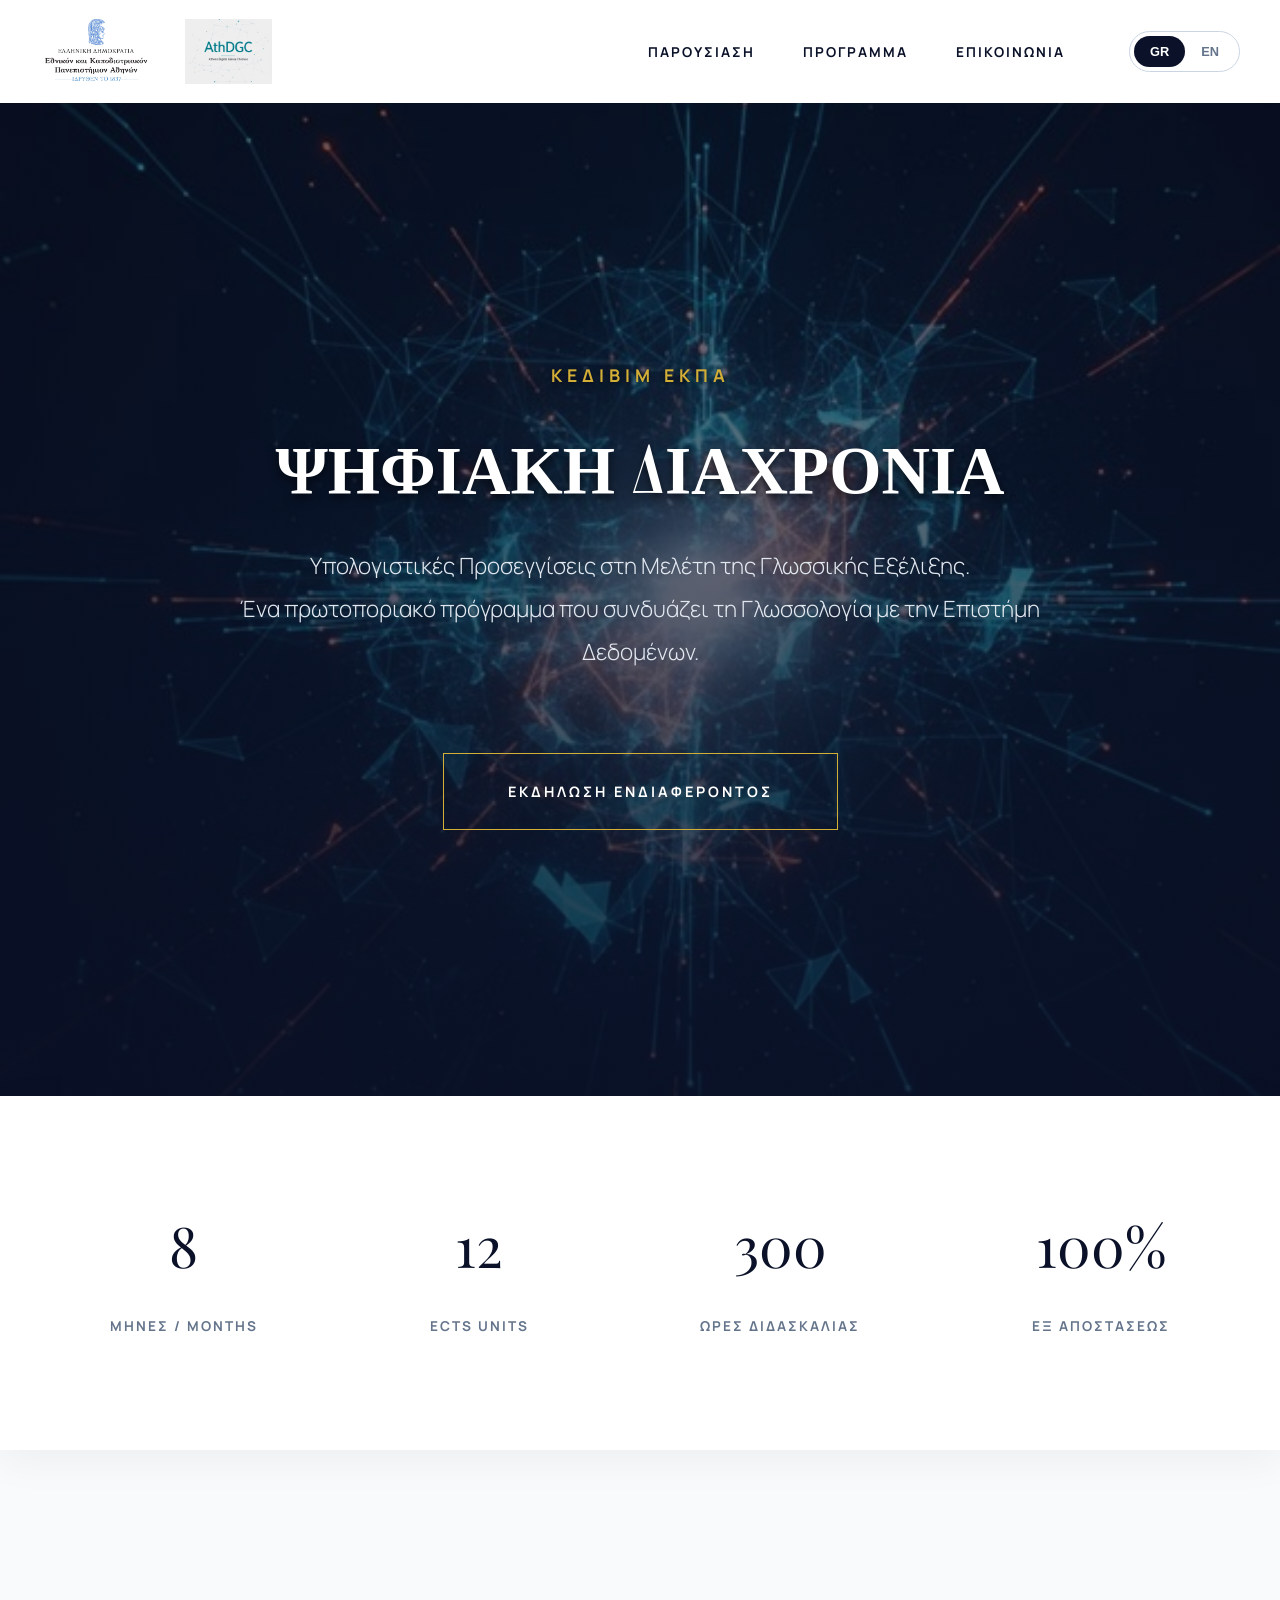
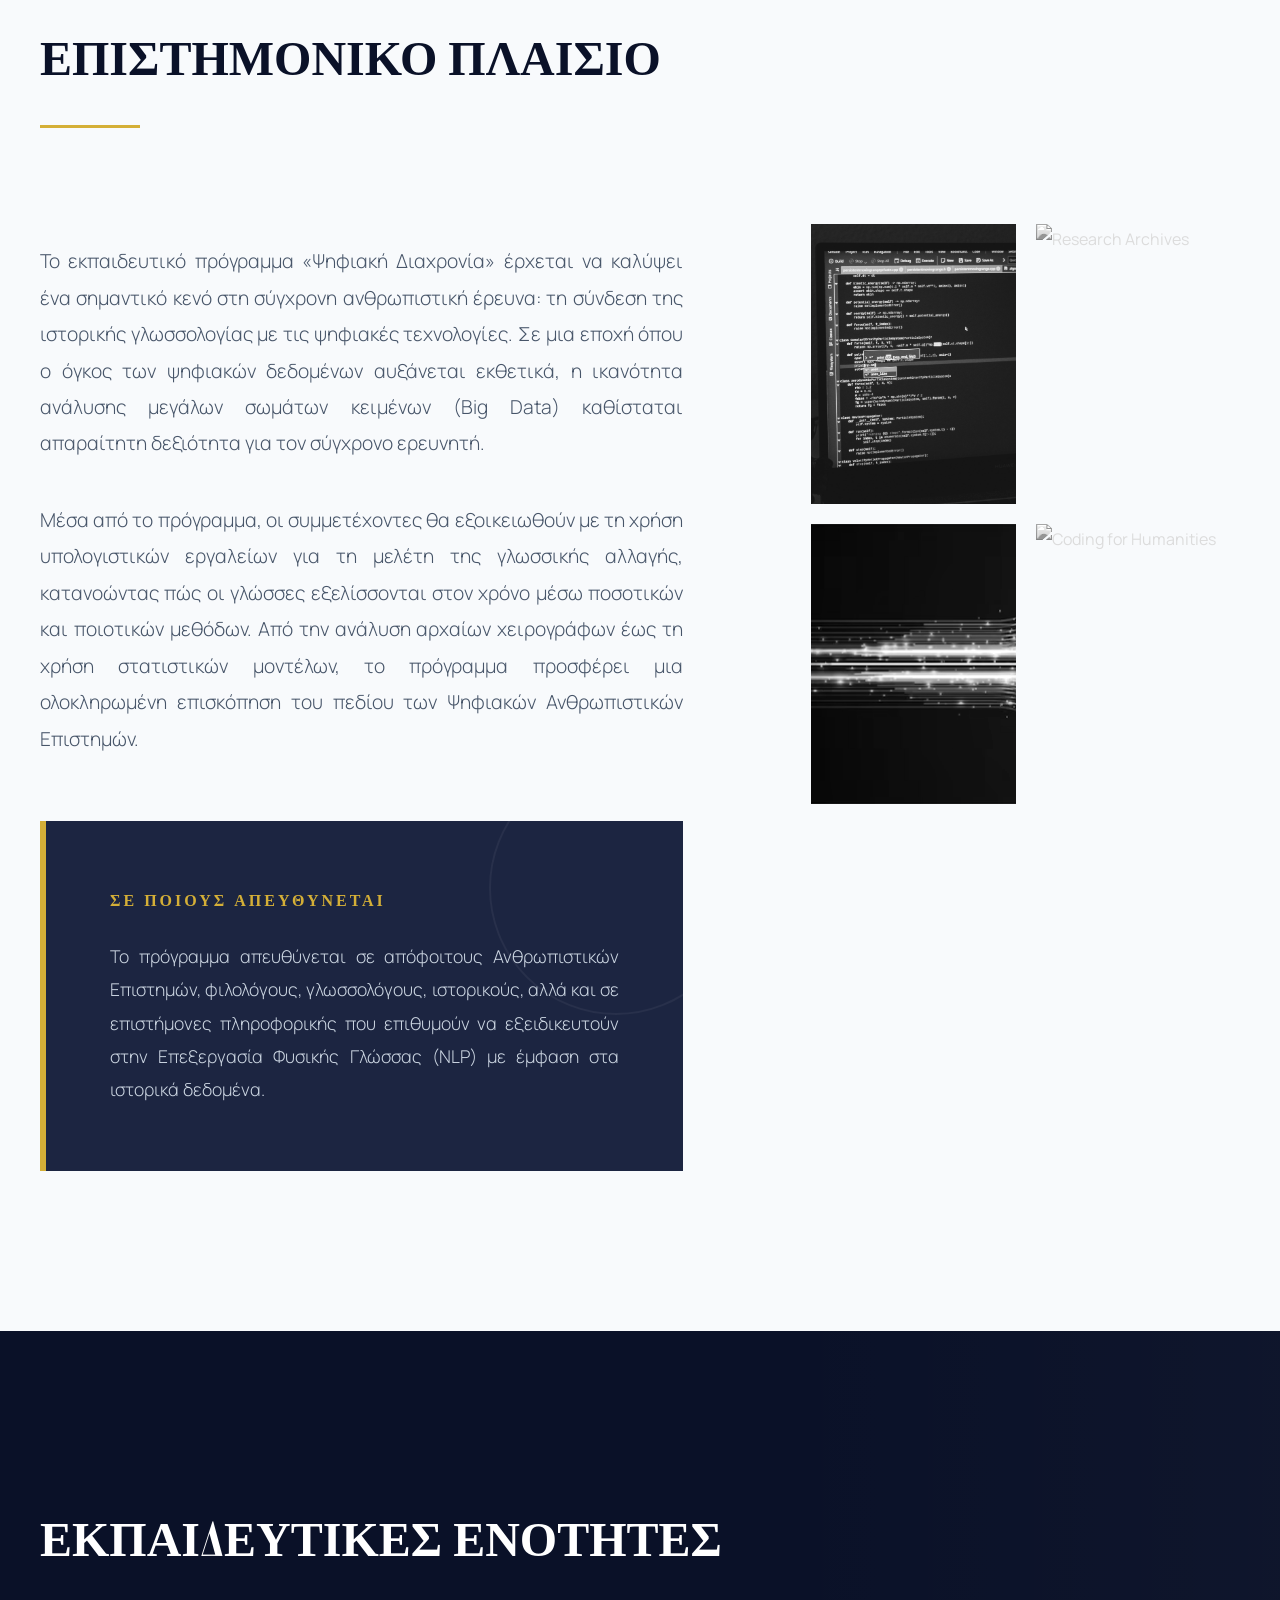
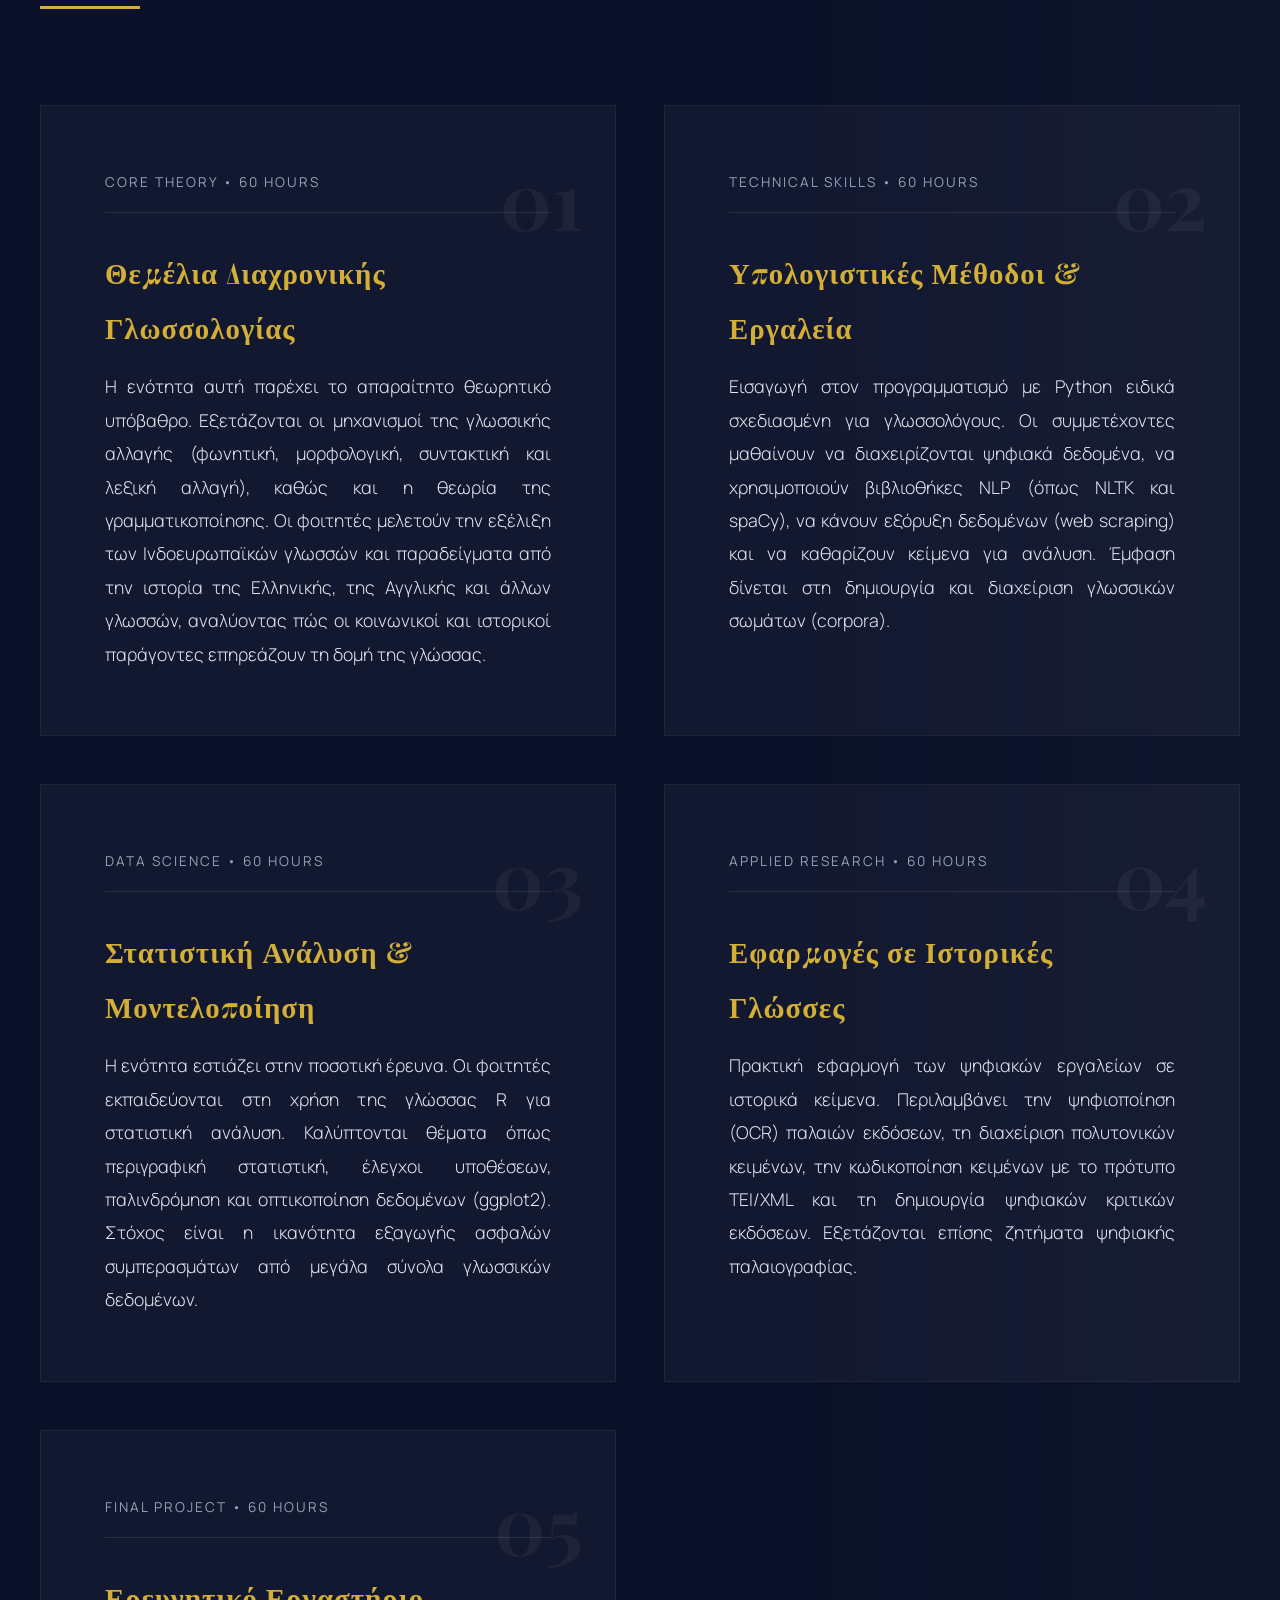
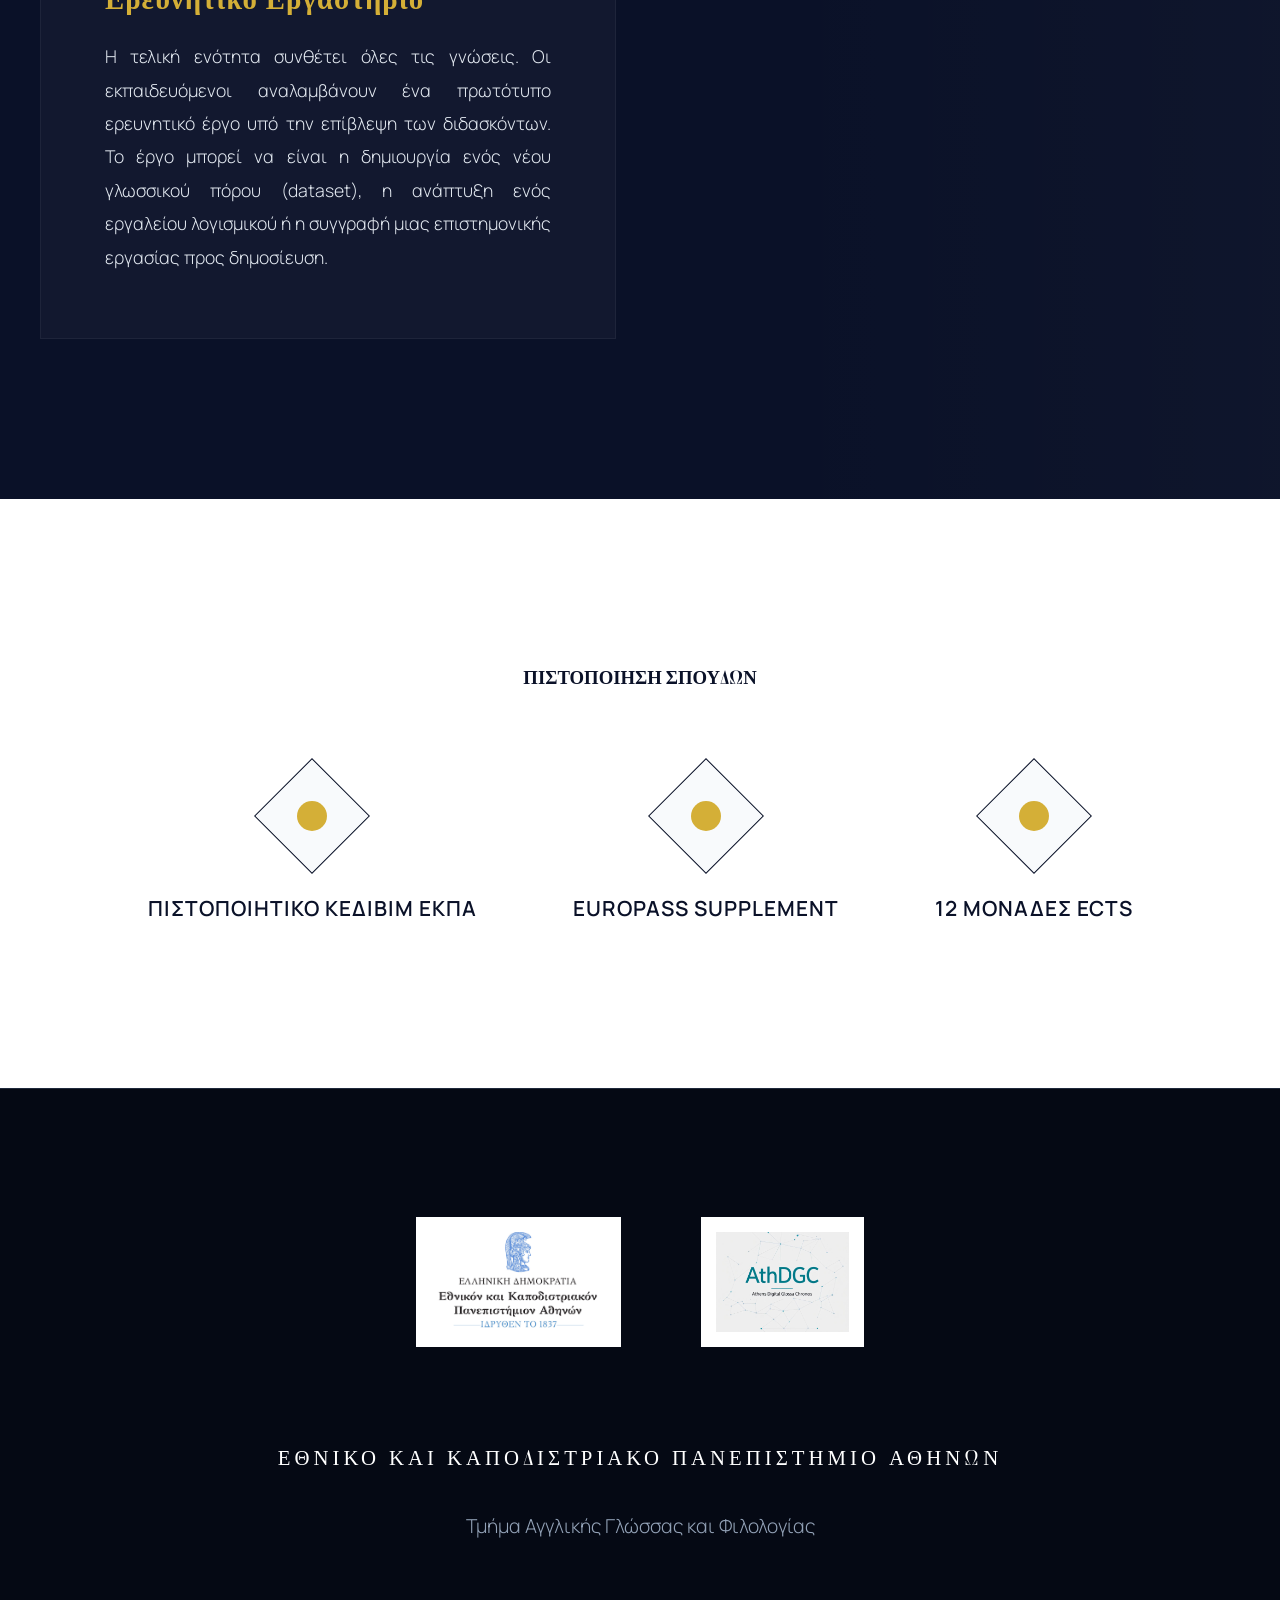
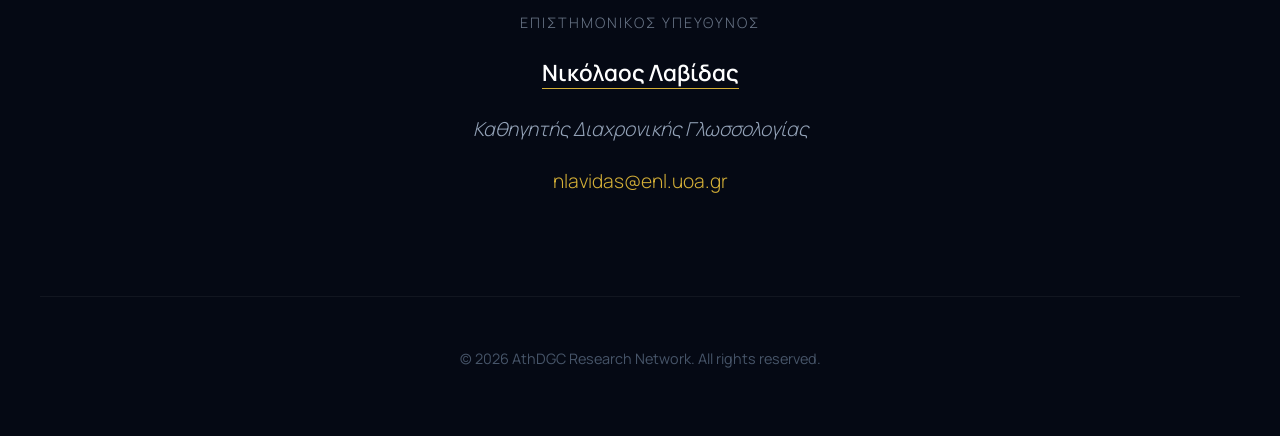
==== index.html @ a098855d "Update index.html" ====
<!DOCTYPE html>
<html lang="el">
<head>
    <meta charset="UTF-8">
    <meta name="viewport" content="width=device-width, initial-scale=1.0">
    <title>Ψηφιακή Διαχρονία | ΚΕΔΙΒΙΜ ΕΚΠΑ</title>
    
    <link rel="preconnect" href="https://fonts.googleapis.com">
    <link rel="preconnect" href="https://fonts.gstatic.com" crossorigin>
    <link href="https://fonts.googleapis.com/css2?family=Manrope:wght@300;400;600;700&family=Playfair+Display:ital,wght@0,400;0,600;0,700;1,400&display=swap" rel="stylesheet">
    
    <link rel="icon" type="image/jpg" href="assets/logos/athdgc-favicon.jpg">

    <style>
        :root {
            /* --- ABSTRACT & ELEGANT PALETTE --- */
            --deep-navy: #0a1128;   /* Very dark navy */
            --rich-blue: #1c2541;   /* Slightly lighter navy */
            --gold-accent: #d4af37; /* Metallic Gold */
            --teal-highlight: #3a506b; /* Muted Teal/Grey Blue */
            --soft-white: #f8fafc;
            --pure-white: #ffffff;
            --text-grey: #cbd5e1;
            
            /* Gradients */
            --gradient-hero: linear-gradient(180deg, rgba(10, 17, 40, 0.5) 0%, rgba(10, 17, 40, 0.85) 100%);
            --gradient-gold: linear-gradient(45deg, #d4af37, #f3e5ab);
            --gradient-abstract: linear-gradient(135deg, var(--deep-navy) 0%, var(--teal-highlight) 100%);
        }

        html { scroll-behavior: smooth; }

        body {
            font-family: 'Manrope', sans-serif;
            margin: 0;
            color: var(--text-grey);
            line-height: 1.9;
            background-color: var(--soft-white);
        }

        /* Language Toggle Logic */
        body.lang-gr .show-en { display: none !important; }
        body.lang-en .show-gr { display: none !important; }

        h1, h2, h3, h4, h5 {
            font-family: 'Playfair Display', serif;
            color: var(--deep-navy);
            margin-top: 0;
        }

        .container {
            max-width: 1200px;
            margin: 0 auto;
            padding: 0 2rem;
        }

        /* --- HEADER --- */
        header {
            background: rgba(255, 255, 255, 0.98);
            box-shadow: 0 1px 0 rgba(0,0,0,0.05);
            padding: 1.2rem 0;
            position: sticky;
            top: 0;
            z-index: 1000;
        }

        .nav-wrapper {
            display: flex;
            justify-content: space-between;
            align-items: center;
        }

        .logo-group { display: flex; align-items: center; gap: 2rem; }
        .logo-group img { height: 65px; width: auto; display: block; }

        .nav-right { display: flex; align-items: center; gap: 4rem; }

        nav ul { display: flex; list-style: none; gap: 3rem; margin: 0; padding: 0; }
        nav a { 
            text-decoration: none; 
            color: var(--deep-navy); 
            font-weight: 700; 
            font-size: 0.85rem; 
            text-transform: uppercase; 
            letter-spacing: 2px; 
            position: relative;
            transition: color 0.3s;
        }
        
        nav a::after {
            content: '';
            position: absolute;
            width: 0;
            height: 2px;
            bottom: -5px;
            left: 0;
            background: var(--gold-accent);
            transition: width 0.3s;
        }
        nav a:hover::after { width: 100%; }

        .lang-switch { 
            display: flex; 
            border: 1px solid #cbd5e1; 
            border-radius: 50px;
            padding: 4px;
        }
        .lang-btn { 
            background: transparent; 
            border: none; 
            padding: 8px 16px; 
            cursor: pointer; 
            font-weight: 700; 
            font-size: 0.8rem; 
            border-radius: 50px;
            color: #64748b;
            transition: 0.3s;
        }
        .lang-btn.active { background: var(--deep-navy); color: #fff; }

        /* --- HERO SECTION --- */
        .hero {
            position: relative;
            background-image: url('assets/images/10.jpg'); 
            background-color: var(--deep-navy); 
            background-size: cover;
            background-position: center;
            padding: 16rem 0;
            display: flex;
            align-items: center;
            justify-content: center;
            text-align: center;
        }

        /* Dark overlay for white text readability */
        .hero::before {
            content: '';
            position: absolute;
            top: 0; left: 0; right: 0; bottom: 0;
            background: var(--gradient-hero);
            z-index: 1;
        }

        .hero-content { position: relative; z-index: 2; max-width: 1000px; margin: 0 auto; }
        
        .hero h2 {
            color: var(--gold-accent);
            font-family: 'Manrope', sans-serif;
            font-size: 1.1rem;
            letter-spacing: 5px;
            text-transform: uppercase;
            margin-bottom: 2rem;
            font-weight: 700;
            text-shadow: 0 2px 5px rgba(0,0,0,0.5);
        }

        .hero h1 { 
            font-size: 4.2rem; 
            line-height: 1.2;
            color: var(--pure-white);
            margin-bottom: 2.5rem; 
            font-weight: 600;
            text-shadow: 0 4px 10px rgba(0,0,0,0.6);
        }

        .hero-subtitle { 
            font-size: 1.4rem; 
            color: #e2e8f0; 
            margin-bottom: 5rem; 
            font-weight: 300; 
            max-width: 800px;
            margin-left: auto;
            margin-right: auto;
        }

        .btn-cta {
            background: transparent;
            color: var(--pure-white);
            padding: 1.5rem 4rem;
            text-decoration: none;
            font-weight: 700;
            display: inline-block;
            text-transform: uppercase;
            letter-spacing: 3px;
            font-size: 0.9rem;
            border: 1px solid var(--gold-accent);
            transition: all 0.4s;
            position: relative;
            overflow: hidden;
        }
        
        .btn-cta:hover { 
            background: var(--gold-accent); 
            color: var(--deep-navy); 
            box-shadow: 0 0 30px rgba(212, 175, 55, 0.4);
        }

        /* --- STATS BAR --- */
        .stats { 
            background: var(--pure-white); 
            padding: 6rem 0; 
            position: relative;
            z-index: 5;
            box-shadow: 0 10px 40px rgba(0,0,0,0.05);
        }
        .stats-grid { 
            display: flex; 
            justify-content: space-around; 
            flex-wrap: wrap; 
            gap: 2rem; 
        }
        .stat-item { text-align: center; }
        .stat-item h3 { 
            font-size: 3.5rem; 
            margin: 0; 
            color: var(--deep-navy); 
            font-weight: 400;
        }
        .stat-item p { 
            font-size: 0.85rem; 
            letter-spacing: 2px; 
            text-transform: uppercase; 
            color: #64748b; 
            font-weight: 700;
            margin-top: 1rem; 
        }

        /* --- SECTIONS --- */
        .section { padding: 10rem 0; }
        
        .section-header { margin-bottom: 6rem; text-align: left; }
        .section-header h2 { font-size: 3rem; margin-bottom: 1.5rem; color: var(--deep-navy); }
        .section-header .line { width: 100px; height: 3px; background: var(--gold-accent); }

        /* --- ABOUT --- */
        .about-content { 
            display: grid; 
            grid-template-columns: 1.2fr 0.8fr; 
            gap: 8rem; 
            align-items: start; 
        }
        
        .about-text p { 
            font-size: 1.2rem; 
            margin-bottom: 2.5rem; 
            color: #475569; 
            text-align: justify; 
            font-weight: 300;
        }

        .highlight-box {
            background: var(--rich-blue);
            color: var(--pure-white);
            padding: 4rem;
            position: relative;
            margin-top: 4rem;
            overflow: hidden;
            border-left: 6px solid var(--gold-accent);
        }
        /* Abstract Circle Decoration */
        .highlight-box::after {
            content: '';
            position: absolute;
            top: -60px;
            right: -60px;
            width: 250px;
            height: 250px;
            border: 2px solid rgba(255,255,255,0.05);
            border-radius: 50%;
        }
        .highlight-box h4 { color: var(--gold-accent); margin-bottom: 1.5rem; letter-spacing: 3px; font-size: 1rem; font-weight: 700;}
        .highlight-box p { color: #cbd5e1; margin: 0; font-size: 1.1rem; }

        .grid-images { display: grid; grid-template-columns: repeat(2, 1fr); gap: 20px; }
        .grid-images img { 
            width: 100%; 
            height: 280px; 
            object-fit: cover; 
            filter: grayscale(100%) contrast(1.1); 
            transition: 0.6s; 
        }
        .grid-images img:hover { filter: grayscale(0%); transform: scale(1.02); }

        /* --- MODULES (DARK MODE) --- */
        .bg-dark { 
            background: var(--deep-navy); 
            color: var(--pure-white); 
            position: relative;
        }
        /* Abstract Background Shape */
        .bg-dark::before {
            content: '';
            position: absolute;
            top: 0; right: 0;
            width: 40%; height: 100%;
            background: linear-gradient(90deg, transparent, rgba(255,255,255,0.02));
            pointer-events: none;
        }

        .bg-dark h2 { color: var(--pure-white); }
        
        .module-grid {
            display: grid;
            grid-template-columns: repeat(auto-fill, minmax(500px, 1fr)); /* Wider cards for more text */
            gap: 3rem;
        }

        .module-card {
            background: rgba(255, 255, 255, 0.03); 
            border: 1px solid rgba(255, 255, 255, 0.05);
            padding: 4rem;
            transition: 0.5s;
            position: relative;
        }

        .module-card:hover {
            background: rgba(255, 255, 255, 0.06);
            border-color: var(--gold-accent);
            transform: translateY(-10px);
        }

        .module-number {
            font-size: 5rem;
            font-family: 'Playfair Display', serif;
            color: rgba(255,255,255,0.05);
            position: absolute;
            top: 1rem;
            right: 2rem;
            font-weight: 700;
        }

        .module-card h3 { 
            color: var(--gold-accent); 
            font-size: 1.8rem; 
            margin-bottom: 1rem; 
            margin-top: 1rem;
            letter-spacing: 1px;
        }
        
        .module-meta {
            display: flex;
            gap: 2rem;
            margin-bottom: 2rem;
            font-size: 0.85rem;
            color: #94a3b8;
            text-transform: uppercase;
            letter-spacing: 2px;
            border-bottom: 1px solid rgba(255,255,255,0.1);
            padding-bottom: 1rem;
        }

        .module-card p {
            color: #e2e8f0; /* Clear white-grey for readability */
            font-size: 1.1rem;
            margin: 0;
            font-weight: 300;
            text-align: justify;
        }

        /* --- CERTIFICATION --- */
        .cert-section { text-align: center; padding: 10rem 0; background: var(--pure-white); }
        .cert-list {
            display: flex;
            justify-content: center;
            gap: 6rem;
            margin-top: 5rem;
            flex-wrap: wrap;
        }
        .cert-item {
            display: flex;
            flex-direction: column;
            align-items: center;
            gap: 2rem;
        }
        .abstract-icon {
            width: 80px;
            height: 80px;
            background: var(--soft-white);
            border: 1px solid var(--deep-navy);
            position: relative;
            display: flex;
            align-items: center;
            justify-content: center;
            transition: 0.4s;
            transform: rotate(45deg); /* Diamond shape */
        }
        .cert-item:hover .abstract-icon { background: var(--deep-navy); }
        
        /* Inner circle */
        .abstract-icon::after {
            content: '';
            width: 30px;
            height: 30px;
            background: var(--gold-accent);
            border-radius: 50%;
            transform: rotate(-45deg);
        }

        .cert-item span { 
            font-weight: 600; 
            color: var(--deep-navy); 
            font-size: 1.3rem; 
            letter-spacing: 1px; 
            text-transform: uppercase;
        }

        /* --- FOOTER --- */
        footer { 
            background: #050914; /* Black-Navy */
            color: var(--pure-white); 
            padding: 8rem 0 4rem; 
            text-align: center; 
            border-top: 1px solid #1e293b;
        }
        
        .footer-logos { 
            display: flex; 
            justify-content: center; 
            gap: 5rem; 
            margin-bottom: 5rem; 
            align-items: center;
        }
        
        .footer-logos img { 
            height: 100px; 
            background: var(--pure-white);
            padding: 15px;
            /* No border radius for cleaner look */
        }

        .footer-info h4 { 
            color: var(--pure-white); 
            letter-spacing: 4px; 
            margin-bottom: 2rem; 
            font-size: 1.3rem; 
            font-weight: 400;
        }
        
        .footer-info p { margin: 1rem 0; font-size: 1.2rem; color: #94a3b8; font-weight: 300; }
        
        .footer-info strong { 
            color: var(--pure-white); 
            font-weight: 600; 
            border-bottom: 1px solid var(--gold-accent);
        }
        
        .copyright {
            margin-top: 6rem;
            border-top: 1px solid rgba(255,255,255,0.05);
            padding-top: 3rem;
            font-size: 0.9rem;
            color: #475569;
        }

        @media (max-width: 900px) {
            .hero h1 { font-size: 2.8rem; }
            .hero-subtitle { font-size: 1.2rem; }
            .about-content { grid-template-columns: 1fr; gap: 4rem; }
            .nav-wrapper { flex-direction: column; gap: 2rem; }
            .nav-right { flex-direction: column; gap: 1.5rem; }
            .footer-logos { flex-direction: column; gap: 3rem; }
            nav ul { flex-direction: column; align-items: center; gap: 1.5rem; }
            .module-grid { grid-template-columns: 1fr; }
        }
    </style>
</head>
<body class="lang-gr">

    <header>
        <div class="container">
            <div class="nav-wrapper">
                <div class="logo-group">
                    <a href="https://www.uoa.gr" target="_blank">
                        <img src="assets/logos/EKPA.jpg" alt="ΕΚΠΑ">
                    </a>
                    <a href="https://athdgc.github.io" target="_blank">
                        <img src="assets/logos/athdgc-favicon.jpg" alt="AthDGC">
                    </a>
                </div>
                <div class="nav-right">
                    <nav>
                        <ul>
                            <li><a href="#about" class="show-gr">ΠΑΡΟΥΣΙΑΣΗ</a><a href="#about" class="show-en">Presentation</a></li>
                            <li><a href="#curriculum" class="show-gr">ΠΡΟΓΡΑΜΜΑ</a><a href="#curriculum" class="show-en">Program</a></li>
                            <li><a href="#contact" class="show-gr">ΕΠΙΚΟΙΝΩΝΙΑ</a><a href="#contact" class="show-en">Contact</a></li>
                        </ul>
                    </nav>
                    <div class="lang-switch">
                        <button class="lang-btn active" id="btn-gr" onclick="setLanguage('gr')">GR</button>
                        <button class="lang-btn" id="btn-en" onclick="setLanguage('en')">EN</button>
                    </div>
                </div>
            </div>
        </div>
    </header>

    <section class="hero">
        <div class="hero-content container">
            <h2 class="show-gr">ΚΕΔΙΒΙΜ ΕΚΠΑ</h2>
            <h2 class="show-en">NKUA CCE</h2>
            
            <h1 class="show-gr">ΨΗΦΙΑΚΗ ΔΙΑΧΡΟΝΙΑ</h1>
            <h1 class="show-en">DIGITAL DIACHRONY</h1>
            
            <p class="hero-subtitle show-gr">
                Υπολογιστικές Προσεγγίσεις στη Μελέτη της Γλωσσικής Εξέλιξης.<br>
                Ένα πρωτοποριακό πρόγραμμα που συνδυάζει τη Γλωσσολογία με την Επιστήμη Δεδομένων.
            </p>
            <p class="hero-subtitle show-en">
                Computational Approaches to the Study of Language Evolution.<br>
                A pioneering program bridging Linguistics with Data Science.
            </p>
            
            <a href="mailto:nlavidas@enl.uoa.gr" class="btn-cta">
                <span class="show-gr">ΕΚΔΗΛΩΣΗ ΕΝΔΙΑΦΕΡΟΝΤΟΣ</span>
                <span class="show-en">EXPRESS INTEREST</span>
            </a>
        </div>
    </section>

    <div class="stats">
        <div class="container">
            <div class="stats-grid">
                <div class="stat-item"><h3>8</h3><p class="show-gr">ΜΗΝΕΣ / MONTHS</p><p class="show-en">MONTHS / ΜΗΝΕΣ</p></div>
                <div class="stat-item"><h3>12</h3><p class="show-gr">ECTS UNITS</p><p class="show-en">ECTS UNITS</p></div>
                <div class="stat-item"><h3>300</h3><p class="show-gr">ΩΡΕΣ ΔΙΔΑΣΚΑΛΙΑΣ</p><p class="show-en">TEACHING HOURS</p></div>
                <div class="stat-item"><h3>100%</h3><p class="show-gr">ΕΞ ΑΠΟΣΤΑΣΕΩΣ</p><p class="show-en">ONLINE LEARNING</p></div>
            </div>
        </div>
    </div>

    <section id="about" class="section">
        <div class="container">
            <div class="section-header">
                <h2 class="show-gr">ΕΠΙΣΤΗΜΟΝΙΚΟ ΠΛΑΙΣΙΟ</h2>
                <h2 class="show-en">SCIENTIFIC CONTEXT</h2>
                <div class="line"></div>
            </div>
            
            <div class="about-content">
                <div class="about-text">
                    <div class="show-gr">
                        <p>Το εκπαιδευτικό πρόγραμμα «Ψηφιακή Διαχρονία» έρχεται να καλύψει ένα σημαντικό κενό στη σύγχρονη ανθρωπιστική έρευνα: τη σύνδεση της ιστορικής γλωσσολογίας με τις ψηφιακές τεχνολογίες. Σε μια εποχή όπου ο όγκος των ψηφιακών δεδομένων αυξάνεται εκθετικά, η ικανότητα ανάλυσης μεγάλων σωμάτων κειμένων (Big Data) καθίσταται απαραίτητη δεξιότητα για τον σύγχρονο ερευνητή.</p>
                        <p>Μέσα από το πρόγραμμα, οι συμμετέχοντες θα εξοικειωθούν με τη χρήση υπολογιστικών εργαλείων για τη μελέτη της γλωσσικής αλλαγής, κατανοώντας πώς οι γλώσσες εξελίσσονται στον χρόνο μέσω ποσοτικών και ποιοτικών μεθόδων. Από την ανάλυση αρχαίων χειρογράφων έως τη χρήση στατιστικών μοντέλων, το πρόγραμμα προσφέρει μια ολοκληρωμένη επισκόπηση του πεδίου των Ψηφιακών Ανθρωπιστικών Επιστημών.</p>
                        
                        <div class="highlight-box">
                            <h4>ΣΕ ΠΟΙΟΥΣ ΑΠΕΥΘΥΝΕΤΑΙ</h4>
                            <p>Το πρόγραμμα απευθύνεται σε απόφοιτους Ανθρωπιστικών Επιστημών, φιλολόγους, γλωσσολόγους, ιστορικούς, αλλά και σε επιστήμονες πληροφορικής που επιθυμούν να εξειδικευτούν στην Επεξεργασία Φυσικής Γλώσσας (NLP) με έμφαση στα ιστορικά δεδομένα.</p>
                        </div>
                    </div>
                    <div class="show-en">
                        <p>The "Digital Diachrony" educational program aims to bridge a significant gap in modern humanities research: the connection between historical linguistics and digital technologies. In an era where the volume of digital data is increasing exponentially, the ability to analyze large text corpora (Big Data) is becoming an essential skill for the modern researcher.</p>
                        <p>Through this program, participants will familiarize themselves with computational tools for studying language change, understanding how languages evolve over time through quantitative and qualitative methods. From analyzing ancient manuscripts to using statistical models, the program offers a comprehensive overview of the Digital Humanities field.</p>
                        
                        <div class="highlight-box">
                            <h4>TARGET AUDIENCE</h4>
                            <p>The program is designed for graduates of Humanities, philologists, linguists, historians, as well as computer scientists wishing to specialize in Natural Language Processing (NLP) with a focus on historical data.</p>
                        </div>
                    </div>
                </div>
                <div class="grid-images">
                    <img src="assets/images/2.jpg" alt="Data Visualization">
                    <img src="assets/images/6.jpg" alt="Research Archives">
                    <img src="assets/images/7.jpg" alt="Ancient Texts">
                    <img src="assets/images/8.jpg" alt="Coding for Humanities">
                </div>
            </div>
        </div>
    </section>

    <section id="curriculum" class="section bg-dark">
        <div class="container">
            <div class="section-header">
                <h2 class="show-gr">ΕΚΠΑΙΔΕΥΤΙΚΕΣ ΕΝΟΤΗΤΕΣ</h2>
                <h2 class="show-en">EDUCATIONAL MODULES</h2>
                <div class="line"></div>
            </div>

            <div class="module-grid">
<div class="module-card">
    <span class="module-number">01</span>
    <div class="module-content">
        <div class="module-meta">CORE THEORY • 60 HOURS</div>
        <h3 class="show-gr">Θεμέλια Διαχρονικής Γλωσσολογίας</h3>
        <h3 class="show-en">Foundations of Diachronic Linguistics</h3>
        <p class="show-gr">Η ενότητα αυτή παρέχει το απαραίτητο θεωρητικό υπόβαθρο. Εξετάζονται οι μηχανισμοί της γλωσσικής αλλαγής (φωνητική, μορφολογική, συντακτική και λεξική αλλαγή), καθώς και η θεωρία της γραμματικοποίησης. Οι φοιτητές μελετούν την εξέλιξη των Ινδοευρωπαϊκών γλωσσών και παραδείγματα από την ιστορία της Ελληνικής, της Αγγλικής και άλλων γλωσσών, αναλύοντας πώς οι κοινωνικοί και ιστορικοί παράγοντες επηρεάζουν τη δομή της γλώσσας.</p>
        <p class="show-en">This module provides the necessary theoretical background. It examines the mechanisms of language change (phonological, morphological, syntactic, and lexical change) and the theory of grammaticalization. Students study the evolution of Indo-European languages and examples from the history of Greek, English, and other languages, analyzing how social and historical factors influence language structure.</p>
    </div>
</div>

                <div class="module-card">
                    <span class="module-number">02</span>
                    <div class="module-content">
                        <div class="module-meta">TECHNICAL SKILLS • 60 HOURS</div>
                        <h3 class="show-gr">Υπολογιστικές Μέθοδοι & Εργαλεία</h3>
                        <h3 class="show-en">Computational Methods & Tools</h3>
                        <p class="show-gr">Εισαγωγή στον προγραμματισμό με Python ειδικά σχεδιασμένη για γλωσσολόγους. Οι συμμετέχοντες μαθαίνουν να διαχειρίζονται ψηφιακά δεδομένα, να χρησιμοποιούν βιβλιοθήκες NLP (όπως NLTK και spaCy), να κάνουν εξόρυξη δεδομένων (web scraping) και να καθαρίζουν κείμενα για ανάλυση. Έμφαση δίνεται στη δημιουργία και διαχείριση γλωσσικών σωμάτων (corpora).</p>
                        <p class="show-en">Introduction to Python programming specifically designed for linguists. Participants learn to manage digital data, use NLP libraries (such as NLTK and spaCy), perform web scraping, and clean texts for analysis. Emphasis is placed on the creation and management of language corpora.</p>
                    </div>
                </div>

                <div class="module-card">
                    <span class="module-number">03</span>
                    <div class="module-content">
                        <div class="module-meta">DATA SCIENCE • 60 HOURS</div>
                        <h3 class="show-gr">Στατιστική Ανάλυση & Μοντελοποίηση</h3>
                        <h3 class="show-en">Statistical Analysis & Modeling</h3>
                        <p class="show-gr">Η ενότητα εστιάζει στην ποσοτική έρευνα. Οι φοιτητές εκπαιδεύονται στη χρήση της γλώσσας R για στατιστική ανάλυση. Καλύπτονται θέματα όπως περιγραφική στατιστική, έλεγχοι υποθέσεων, παλινδρόμηση και οπτικοποίηση δεδομένων (ggplot2). Στόχος είναι η ικανότητα εξαγωγής ασφαλών συμπερασμάτων από μεγάλα σύνολα γλωσσικών δεδομένων.</p>
                        <p class="show-en">This module focuses on quantitative research. Students are trained in using R for statistical analysis. Topics covered include descriptive statistics, hypothesis testing, regression, and data visualization (ggplot2). The goal is to enable the extraction of reliable conclusions from large linguistic datasets.</p>
                    </div>
                </div>

                <div class="module-card">
                    <span class="module-number">04</span>
                    <div class="module-content">
                        <div class="module-meta">APPLIED RESEARCH • 60 HOURS</div>
                        <h3 class="show-gr">Εφαρμογές σε Ιστορικές Γλώσσες</h3>
                        <h3 class="show-en">Applications in Historical Languages</h3>
                        <p class="show-gr">Πρακτική εφαρμογή των ψηφιακών εργαλείων σε ιστορικά κείμενα. Περιλαμβάνει την ψηφιοποίηση (OCR) παλαιών εκδόσεων, τη διαχείριση πολυτονικών κειμένων, την κωδικοποίηση κειμένων με το πρότυπο TEI/XML και τη δημιουργία ψηφιακών κριτικών εκδόσεων. Εξετάζονται επίσης ζητήματα ψηφιακής παλαιογραφίας.</p>
                        <p class="show-en">Practical application of digital tools to historical texts. Includes digitization (OCR) of old editions, management of polytonic texts, text encoding with the TEI/XML standard, and the creation of digital critical editions. Issues of digital paleography are also examined.</p>
                    </div>
                </div>

                <div class="module-card">
                    <span class="module-number">05</span>
                    <div class="module-content">
                        <div class="module-meta">FINAL PROJECT • 60 HOURS</div>
                        <h3 class="show-gr">Ερευνητικό Εργαστήριο</h3>
                        <h3 class="show-en">Research Lab</h3>
                        <p class="show-gr">Η τελική ενότητα συνθέτει όλες τις γνώσεις. Οι εκπαιδευόμενοι αναλαμβάνουν ένα πρωτότυπο ερευνητικό έργο υπό την επίβλεψη των διδασκόντων. Το έργο μπορεί να είναι η δημιουργία ενός νέου γλωσσικού πόρου (dataset), η ανάπτυξη ενός εργαλείου λογισμικού ή η συγγραφή μιας επιστημονικής εργασίας προς δημοσίευση.</p>
                        <p class="show-en">The final module synthesizes all knowledge. Trainees undertake an original research project under the supervision of instructors. The project can be the creation of a new linguistic resource (dataset), the development of a software tool, or the writing of a scientific paper for publication.</p>
                    </div>
                </div>
            </div>
        </div>
    </section>

    <div class="cert-section">
        <div class="container">
            <h3 class="show-gr">ΠΙΣΤΟΠΟΙΗΣΗ ΣΠΟΥΔΩΝ</h3>
            <h3 class="show-en">CERTIFICATION</h3>
            <div class="cert-list">
                <div class="cert-item">
                    <div class="abstract-icon"></div>
                    <span class="show-gr">Πιστοποιητικό ΚΕΔΙΒΙΜ ΕΚΠΑ</span>
                    <span class="show-en">NKUA Certificate</span>
                </div>
                <div class="cert-item">
                    <div class="abstract-icon"></div>
                    <span class="show-gr">Europass Supplement</span>
                    <span class="show-en">Europass Supplement</span>
                </div>
                <div class="cert-item">
                    <div class="abstract-icon"></div>
                    <span class="show-gr">12 Μονάδες ECTS</span>
                    <span class="show-en">12 ECTS Credits</span>
                </div>
            </div>
        </div>
    </div>

    <footer id="contact">
        <div class="container">
            <div class="footer-logos">
                <a href="https://www.uoa.gr" target="_blank">
                    <img src="assets/logos/EKPA.jpg" alt="NKUA">
                </a>
                <a href="https://athdgc.github.io" target="_blank">
                    <img src="assets/logos/athdgc-favicon.jpg" alt="AthDGC">
                </a>
            </div>
            
            <div class="footer-info">
                <h4 class="show-gr">ΕΘΝΙΚΟ ΚΑΙ ΚΑΠΟΔΙΣΤΡΙΑΚΟ ΠΑΝΕΠΙΣΤΗΜΙΟ ΑΘΗΝΩΝ</h4>
                <h4 class="show-en">NATIONAL AND KAPODISTRIAN UNIVERSITY OF ATHENS</h4>
                
                <p class="show-gr">Τμήμα Αγγλικής Γλώσσας και Φιλολογίας</p>
                <p class="show-en">Department of English Language and Literature</p>
                
                <div style="margin-top: 4rem;">
                    <p class="show-gr" style="opacity: 0.7; font-size: 0.9rem; letter-spacing: 2px;">ΕΠΙΣΤΗΜΟΝΙΚΟΣ ΥΠΕΥΘΥΝΟΣ</p>
                    <p class="show-en" style="opacity: 0.7; font-size: 0.9rem; letter-spacing: 2px;">SCIENTIFIC RESPONSIBLE</p>
                    
                    <p class="show-gr" style="font-size: 1.4rem;"><strong>Νικόλαος Λαβίδας</strong></p>
                    <p class="show-en" style="font-size: 1.4rem;"><strong>Nikolaos Lavidas</strong></p>
                    
                    <p style="font-style: italic;">
                        <span class="show-gr">Καθηγητής Διαχρονικής Γλωσσολογίας</span>
                        <span class="show-en">Professor of Diachronic Linguistics</span>
                    </p>
                    <p><a href="mailto:nlavidas@enl.uoa.gr" style="color: var(--gold-accent); text-decoration: none;">nlavidas@enl.uoa.gr</a></p>
                </div>

                <div class="copyright">
                    &copy; 2026 AthDGC Research Network. All rights reserved.
                </div>
            </div>
        </div>
    </footer>

    <script>
        function setLanguage(lang) {
            document.body.className = 'lang-' + lang;
            document.querySelectorAll('.lang-btn').forEach(btn => btn.classList.remove('active'));
            document.getElementById('btn-' + lang).classList.add('active');
        }
    </script>
</body>
</html>
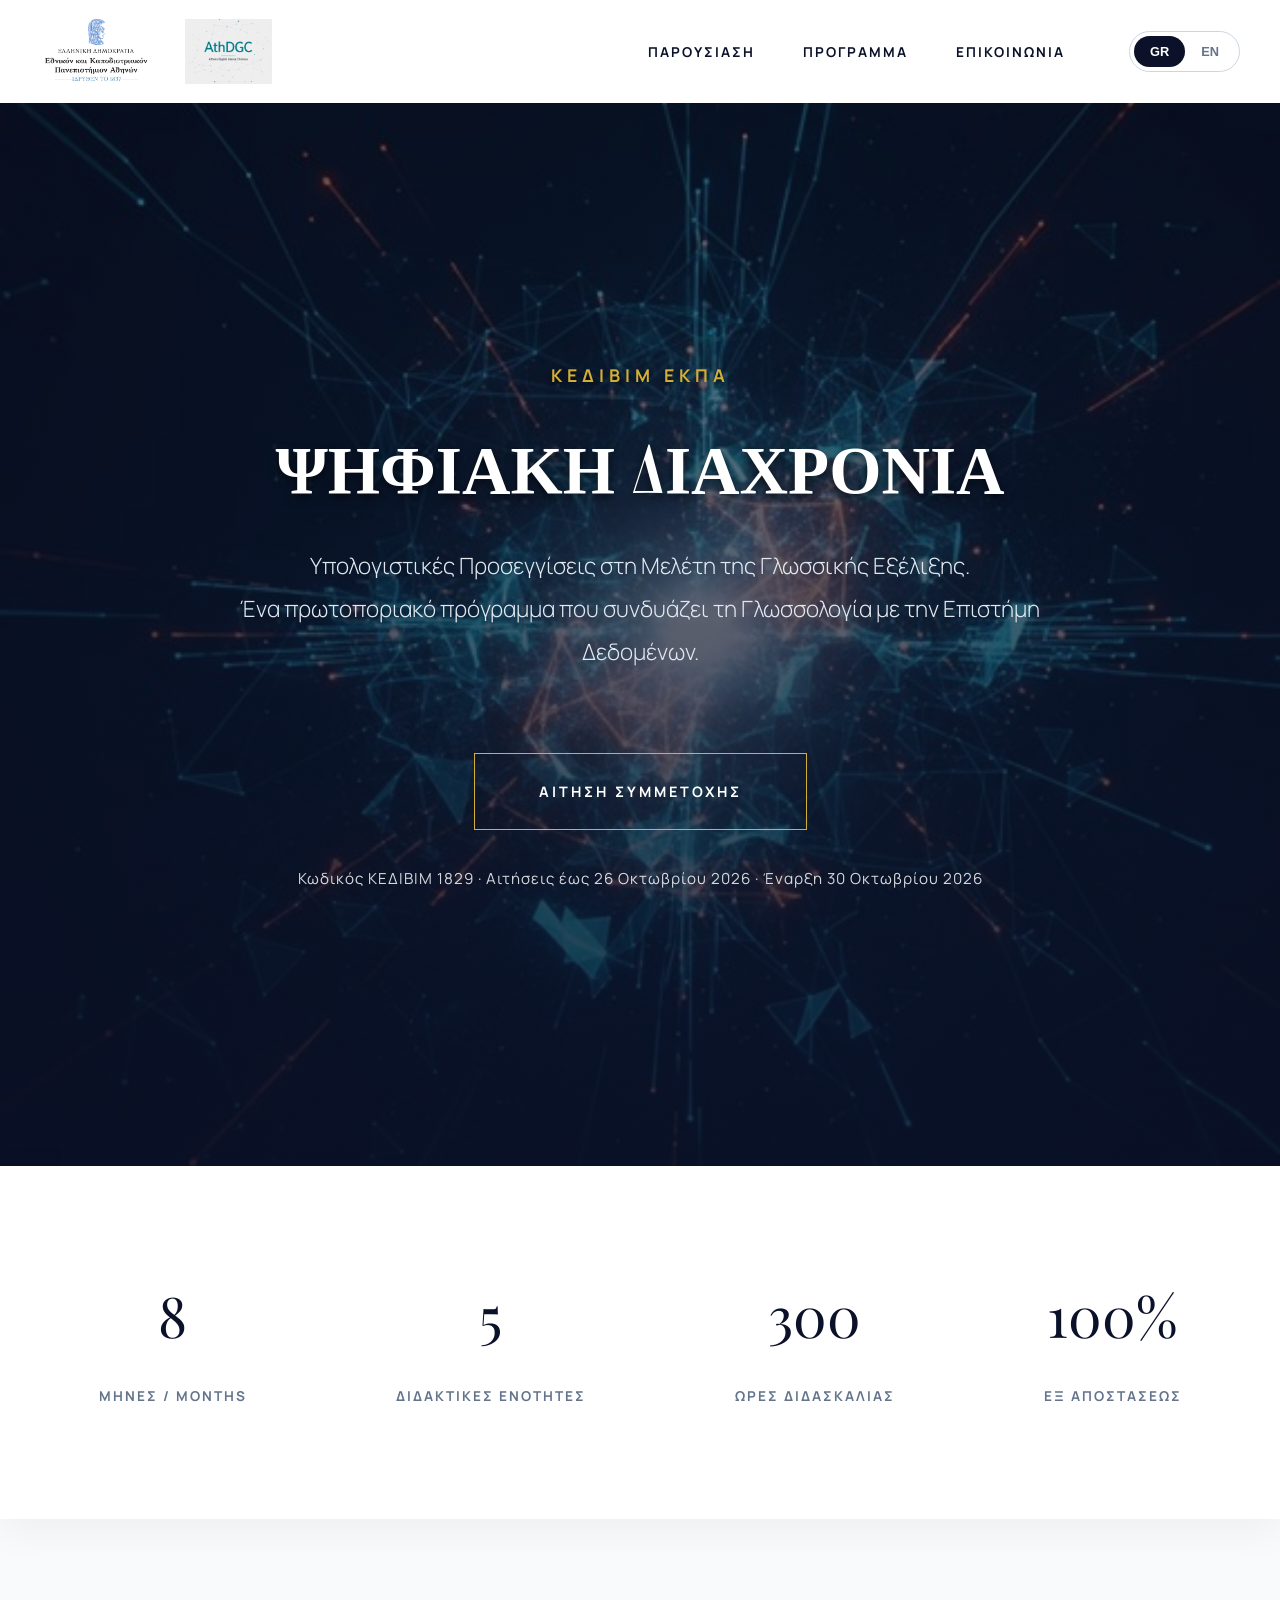
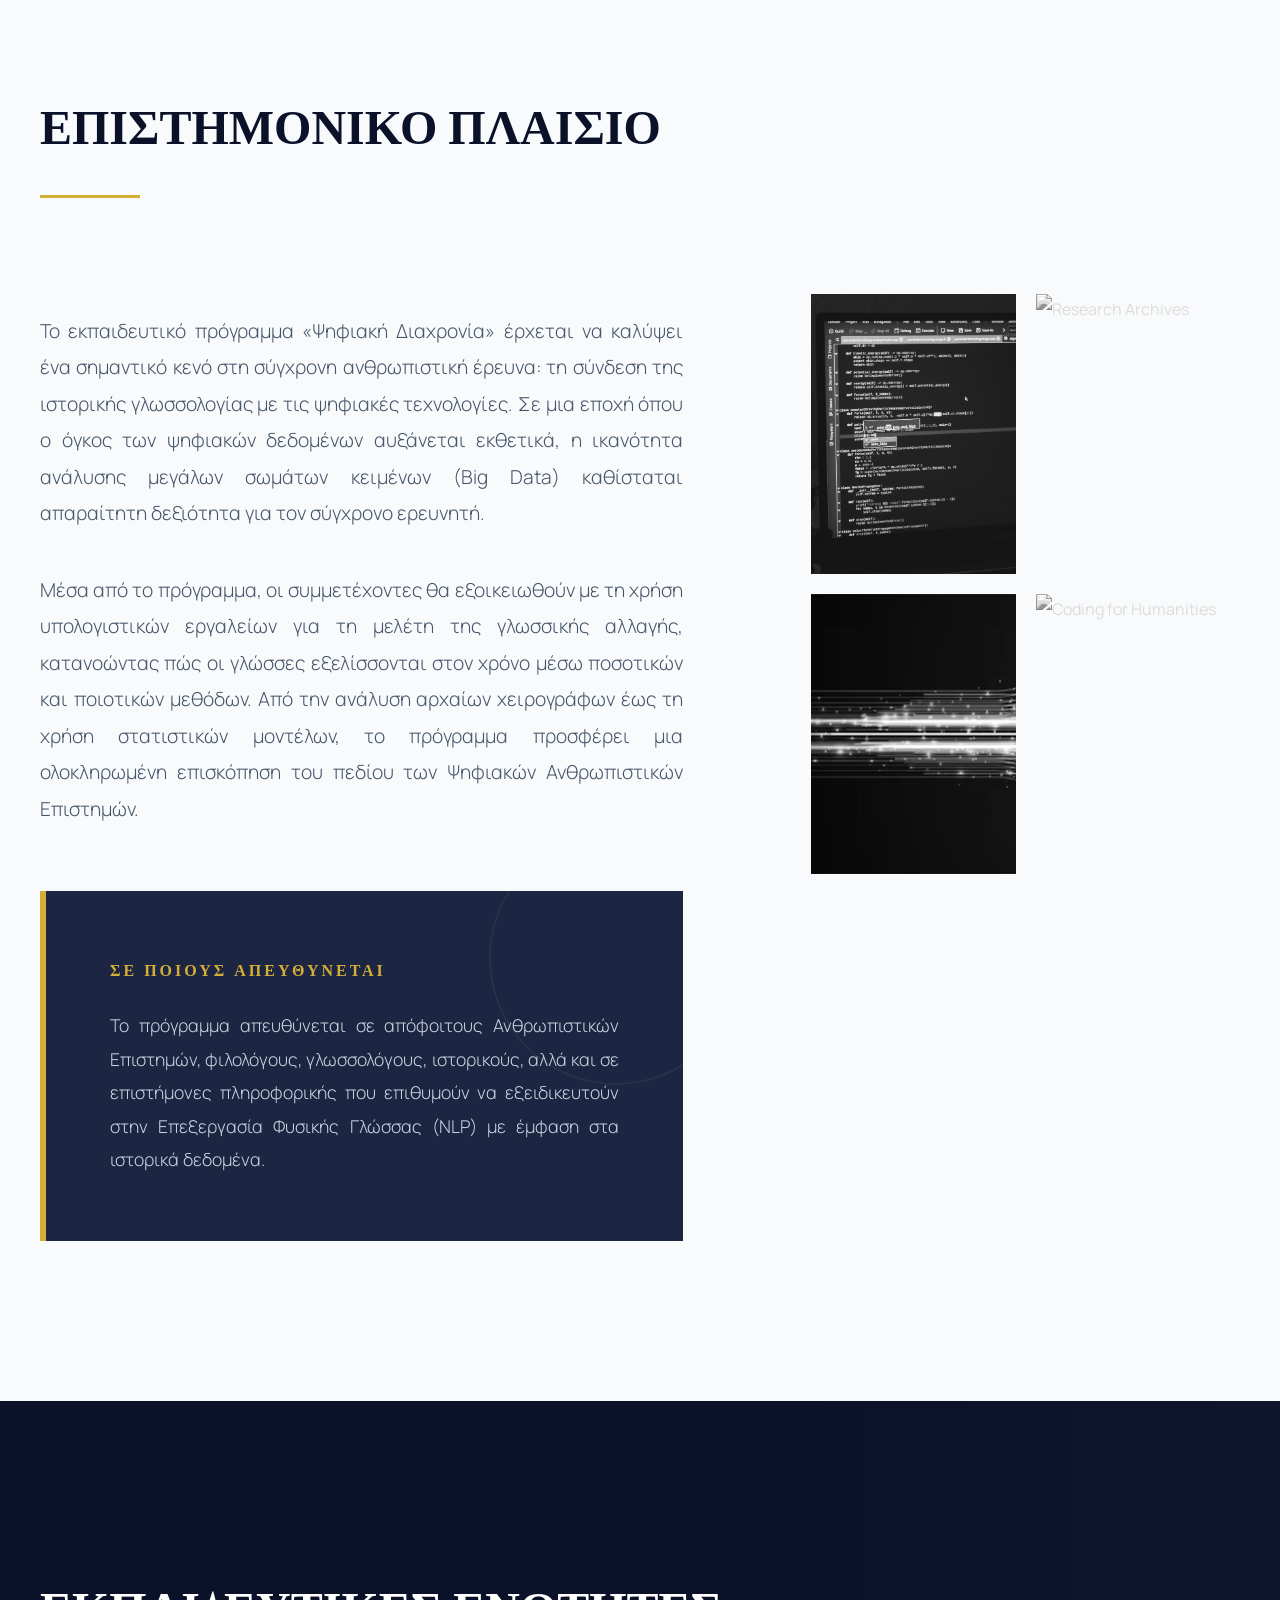
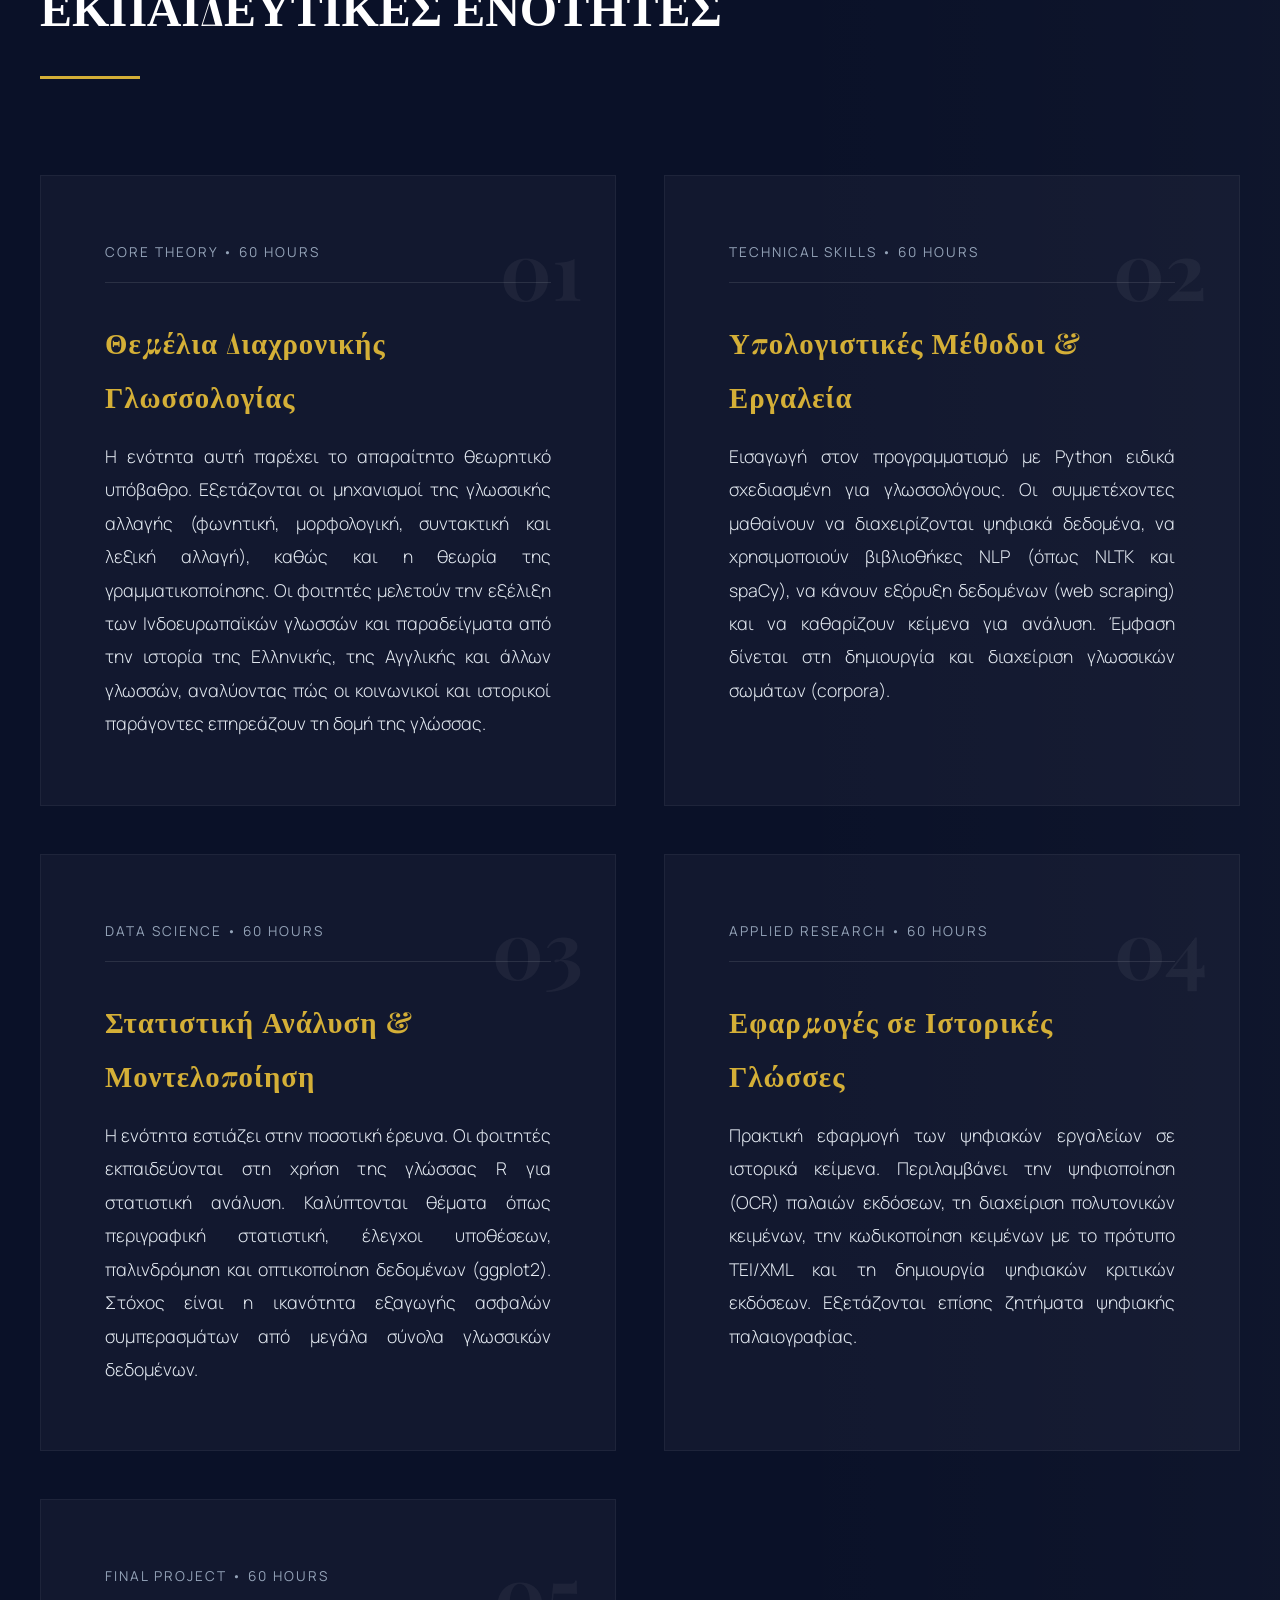
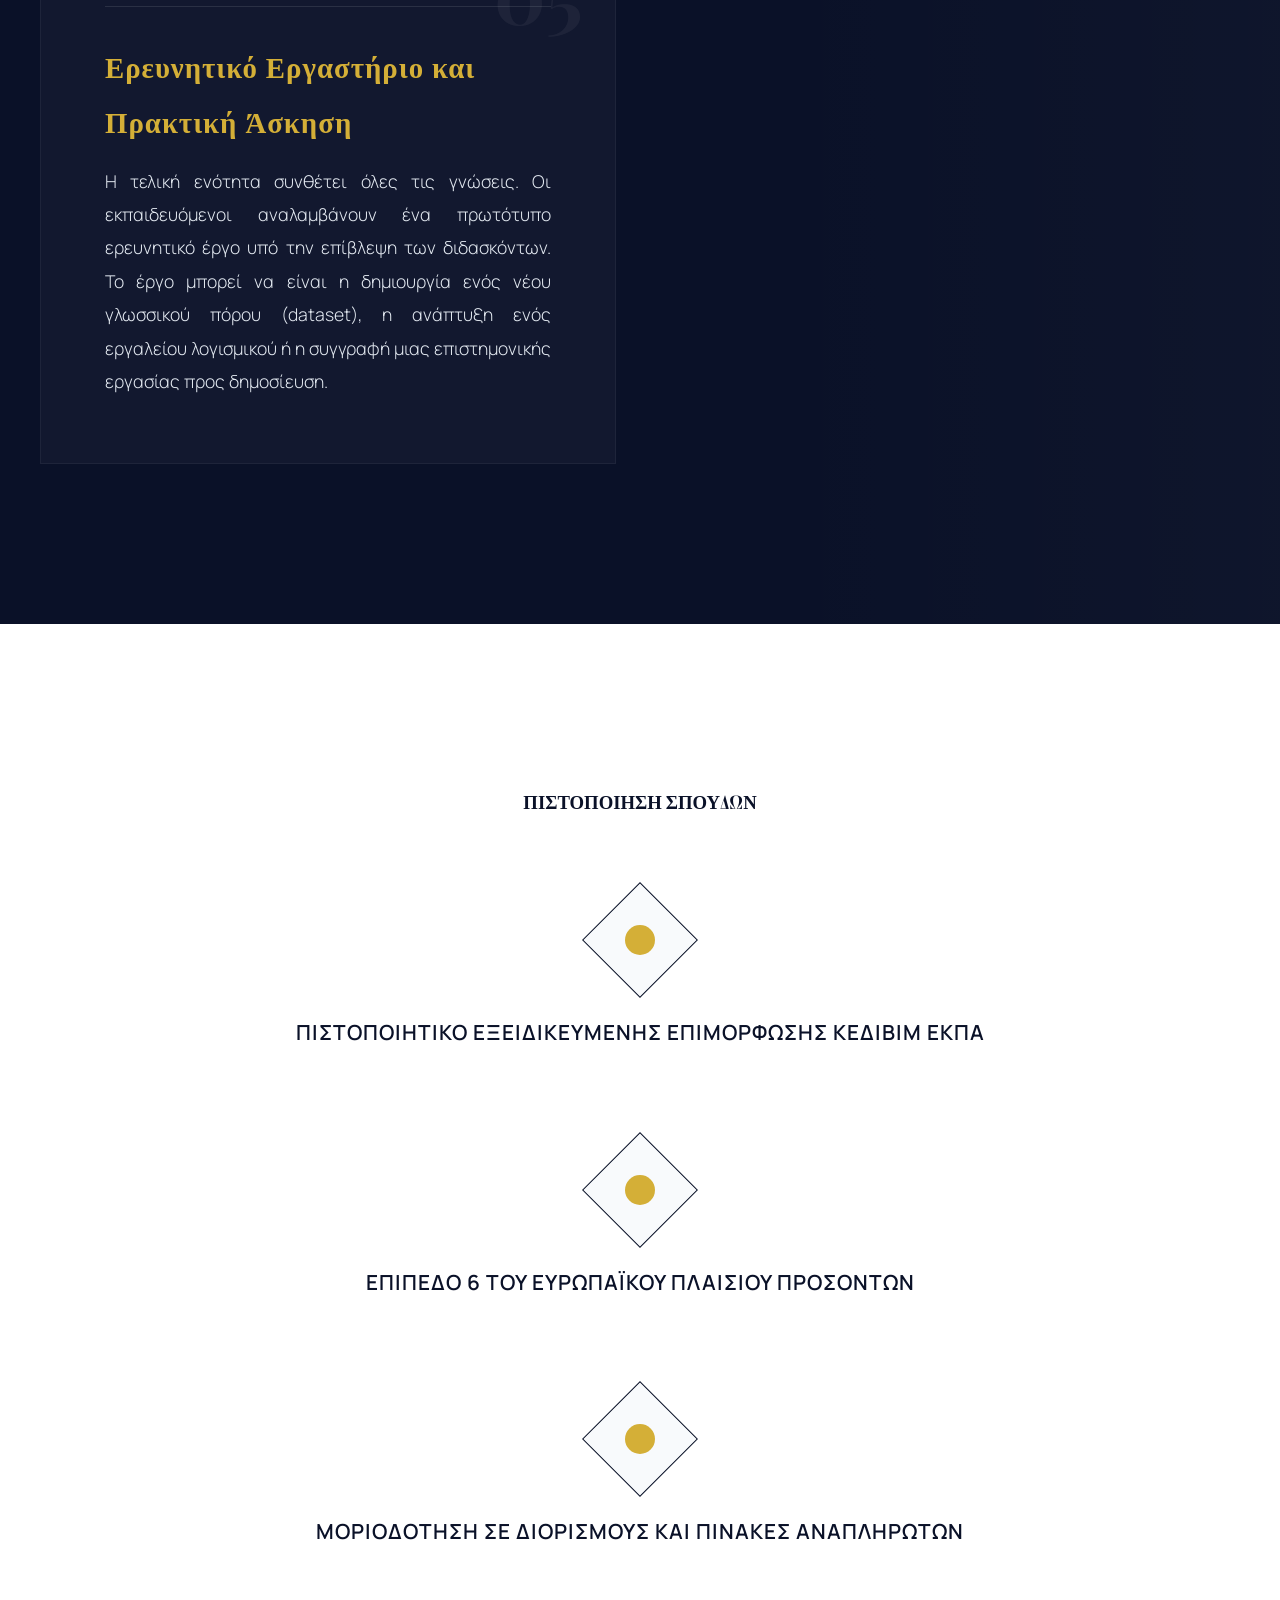
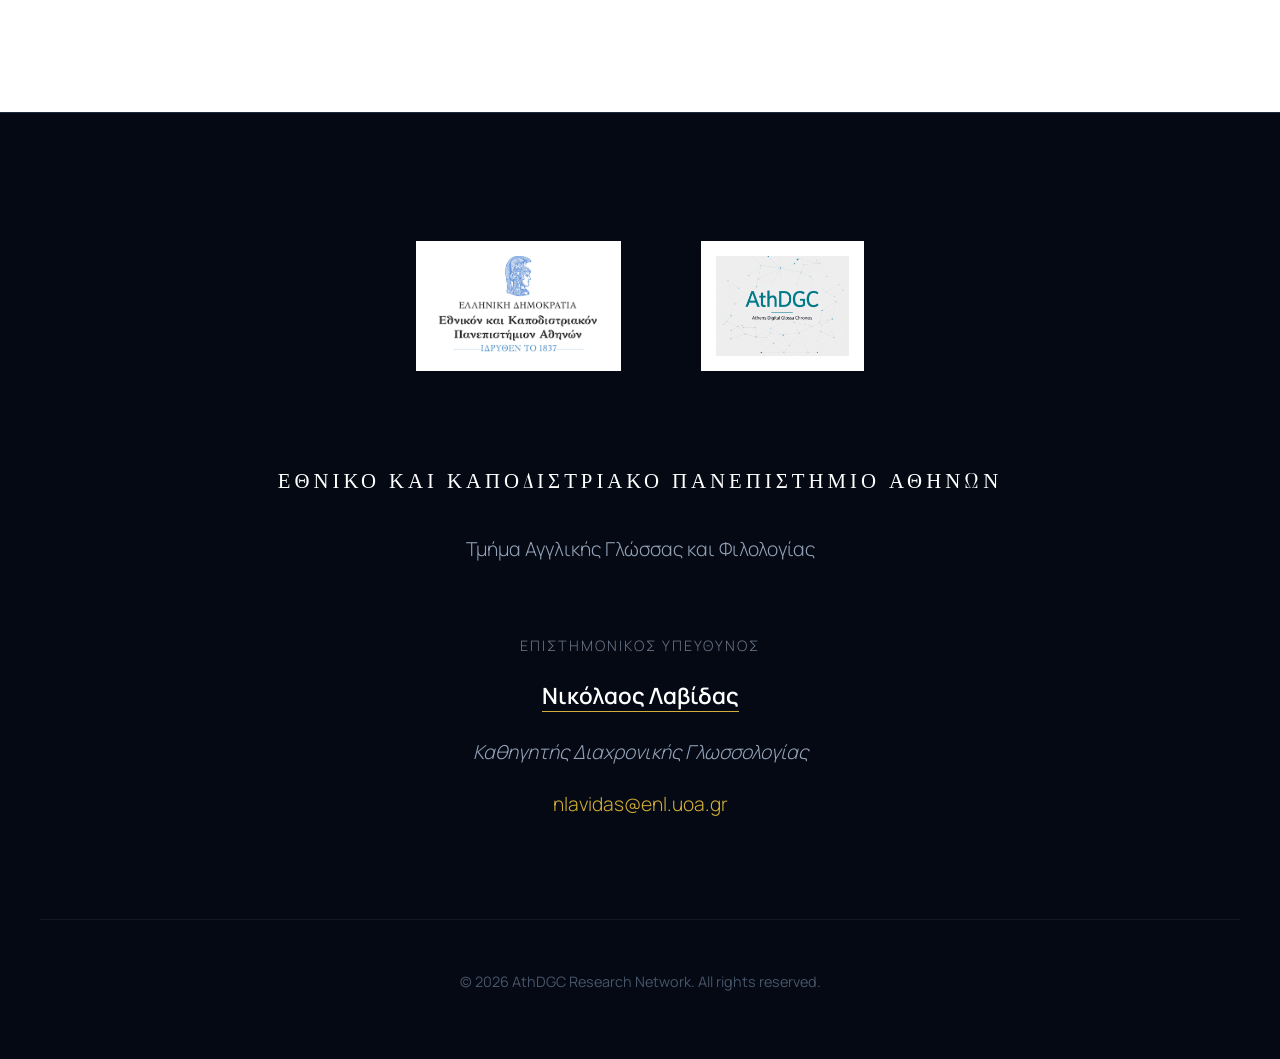
==== commit 8a3cd7bc: "Correct programme facts, add application details and social preview Align the page with the official" ====
--- a/index.html
+++ b/index.html
@@ -10,6 +10,21 @@
     <link href="https://fonts.googleapis.com/css2?family=Manrope:wght@300;400;600;700&family=Playfair+Display:ital,wght@0,400;0,600;0,700;1,400&display=swap" rel="stylesheet">
     
     <link rel="icon" type="image/jpg" href="assets/logos/athdgc-favicon.jpg">
+
+    <meta name="description" content="Ψηφιακά Εργαλεία για τη Διαχρονική Ανάλυση της Γλώσσας. Επιμορφωτικό πρόγραμμα 1829 του ΚΕΔΙΒΙΜ ΕΚΠΑ, 300 ώρες, εξ αποστάσεως, αιτήσεις έως 26 Οκτωβρίου 2026.">
+    <link rel="canonical" href="https://athdgc.github.io/Digital-Diachrony/">
+    <meta property="og:type" content="website">
+    <meta property="og:site_name" content="AthDGC">
+    <meta property="og:url" content="https://athdgc.github.io/Digital-Diachrony/">
+    <meta property="og:title" content="Ψηφιακά Εργαλεία για τη Διαχρονική Ανάλυση της Γλώσσας, ΚΕΔΙΒΙΜ ΕΚΠΑ 1829">
+    <meta property="og:description" content="300 ώρες, οκτώ μήνες, εξ αποστάσεως ασύγχρονα. Σώματα κειμένων, Python, στατιστική, OCR και TEI/XML για φιλολόγους και εκπαιδευτικούς. Αιτήσεις έως 26 Οκτωβρίου 2026.">
+    <meta property="og:image" content="https://athdgc.github.io/Digital-Diachrony/assets/images/social-1829-1200x630.jpg">
+    <meta property="og:image:width" content="1200">
+    <meta property="og:image:height" content="630">
+    <meta name="twitter:card" content="summary_large_image">
+    <meta name="twitter:title" content="Ψηφιακά Εργαλεία για τη Διαχρονική Ανάλυση της Γλώσσας, ΚΕΔΙΒΙΜ ΕΚΠΑ 1829">
+    <meta name="twitter:description" content="300 ώρες, οκτώ μήνες, εξ αποστάσεως ασύγχρονα. Αιτήσεις έως 26 Οκτωβρίου 2026.">
+    <meta name="twitter:image" content="https://athdgc.github.io/Digital-Diachrony/assets/images/social-1829-1200x630.jpg">
 
     <style>
         :root {
@@ -171,6 +186,14 @@
             max-width: 800px;
             margin-left: auto;
             margin-right: auto;
+        }
+
+        .hero-deadline {
+            margin-top: 1.6rem;
+            font-size: 0.95rem;
+            letter-spacing: 1px;
+            color: var(--soft-white);
+            opacity: 0.85;
         }
 
         .btn-cta {
@@ -511,10 +534,14 @@
                 A pioneering program bridging Linguistics with Data Science.
             </p>
             
-            <a href="mailto:nlavidas@enl.uoa.gr" class="btn-cta">
-                <span class="show-gr">ΕΚΔΗΛΩΣΗ ΕΝΔΙΑΦΕΡΟΝΤΟΣ</span>
-                <span class="show-en">EXPRESS INTEREST</span>
+            <a href="https://cce.uoa.gr/courses-detailed/ab9bf254-1eb7-47a3-b3f2-ca1bd76e00a8" target="_blank" rel="noopener" class="btn-cta">
+                <span class="show-gr">ΑΙΤΗΣΗ ΣΥΜΜΕΤΟΧΗΣ</span>
+                <span class="show-en">APPLY NOW</span>
             </a>
+            <p class="hero-deadline">
+                <span class="show-gr">Κωδικός ΚΕΔΙΒΙΜ 1829 &middot; Αιτήσεις έως 26 Οκτωβρίου 2026 &middot; Έναρξη 30 Οκτωβρίου 2026</span>
+                <span class="show-en">KEDIVIM code 1829 &middot; Applications close 26 October 2026 &middot; Starts 30 October 2026</span>
+            </p>
         </div>
     </section>
 
@@ -522,7 +549,7 @@
         <div class="container">
             <div class="stats-grid">
                 <div class="stat-item"><h3>8</h3><p class="show-gr">ΜΗΝΕΣ / MONTHS</p><p class="show-en">MONTHS / ΜΗΝΕΣ</p></div>
-                <div class="stat-item"><h3>12</h3><p class="show-gr">ECTS UNITS</p><p class="show-en">ECTS UNITS</p></div>
+                <div class="stat-item"><h3>5</h3><p class="show-gr">ΔΙΔΑΚΤΙΚΕΣ ΕΝΟΤΗΤΕΣ</p><p class="show-en">TEACHING UNITS</p></div>
                 <div class="stat-item"><h3>300</h3><p class="show-gr">ΩΡΕΣ ΔΙΔΑΣΚΑΛΙΑΣ</p><p class="show-en">TEACHING HOURS</p></div>
                 <div class="stat-item"><h3>100%</h3><p class="show-gr">ΕΞ ΑΠΟΣΤΑΣΕΩΣ</p><p class="show-en">ONLINE LEARNING</p></div>
             </div>
@@ -625,7 +652,7 @@
                     <span class="module-number">05</span>
                     <div class="module-content">
                         <div class="module-meta">FINAL PROJECT • 60 HOURS</div>
-                        <h3 class="show-gr">Ερευνητικό Εργαστήριο</h3>
+                        <h3 class="show-gr">Ερευνητικό Εργαστήριο και Πρακτική Άσκηση</h3>
                         <h3 class="show-en">Research Lab</h3>
                         <p class="show-gr">Η τελική ενότητα συνθέτει όλες τις γνώσεις. Οι εκπαιδευόμενοι αναλαμβάνουν ένα πρωτότυπο ερευνητικό έργο υπό την επίβλεψη των διδασκόντων. Το έργο μπορεί να είναι η δημιουργία ενός νέου γλωσσικού πόρου (dataset), η ανάπτυξη ενός εργαλείου λογισμικού ή η συγγραφή μιας επιστημονικής εργασίας προς δημοσίευση.</p>
                         <p class="show-en">The final module synthesizes all knowledge. Trainees undertake an original research project under the supervision of instructors. The project can be the creation of a new linguistic resource (dataset), the development of a software tool, or the writing of a scientific paper for publication.</p>
@@ -642,18 +669,18 @@
             <div class="cert-list">
                 <div class="cert-item">
                     <div class="abstract-icon"></div>
-                    <span class="show-gr">Πιστοποιητικό ΚΕΔΙΒΙΜ ΕΚΠΑ</span>
-                    <span class="show-en">NKUA Certificate</span>
+                    <span class="show-gr">Πιστοποιητικό Εξειδικευμένης Επιμόρφωσης ΚΕΔΙΒΙΜ ΕΚΠΑ</span>
+                    <span class="show-en">NKUA Certificate of Specialized Training</span>
                 </div>
                 <div class="cert-item">
                     <div class="abstract-icon"></div>
-                    <span class="show-gr">Europass Supplement</span>
-                    <span class="show-en">Europass Supplement</span>
+                    <span class="show-gr">Επίπεδο 6 του Ευρωπαϊκού Πλαισίου Προσόντων</span>
+                    <span class="show-en">Level 6 of the European Qualifications Framework</span>
                 </div>
                 <div class="cert-item">
                     <div class="abstract-icon"></div>
-                    <span class="show-gr">12 Μονάδες ECTS</span>
-                    <span class="show-en">12 ECTS Credits</span>
+                    <span class="show-gr">Μοριοδότηση σε διορισμούς και πίνακες αναπληρωτών</span>
+                    <span class="show-en">Credit in Greek public-education appointment procedures</span>
                 </div>
             </div>
         </div>
@@ -679,7 +706,7 @@
                 
                 <div style="margin-top: 4rem;">
                     <p class="show-gr" style="opacity: 0.7; font-size: 0.9rem; letter-spacing: 2px;">ΕΠΙΣΤΗΜΟΝΙΚΟΣ ΥΠΕΥΘΥΝΟΣ</p>
-                    <p class="show-en" style="opacity: 0.7; font-size: 0.9rem; letter-spacing: 2px;">SCIENTIFIC RESPONSIBLE</p>
+                    <p class="show-en" style="opacity: 0.7; font-size: 0.9rem; letter-spacing: 2px;">ACADEMIC DIRECTOR</p>
                     
                     <p class="show-gr" style="font-size: 1.4rem;"><strong>Νικόλαος Λαβίδας</strong></p>
                     <p class="show-en" style="font-size: 1.4rem;"><strong>Nikolaos Lavidas</strong></p>
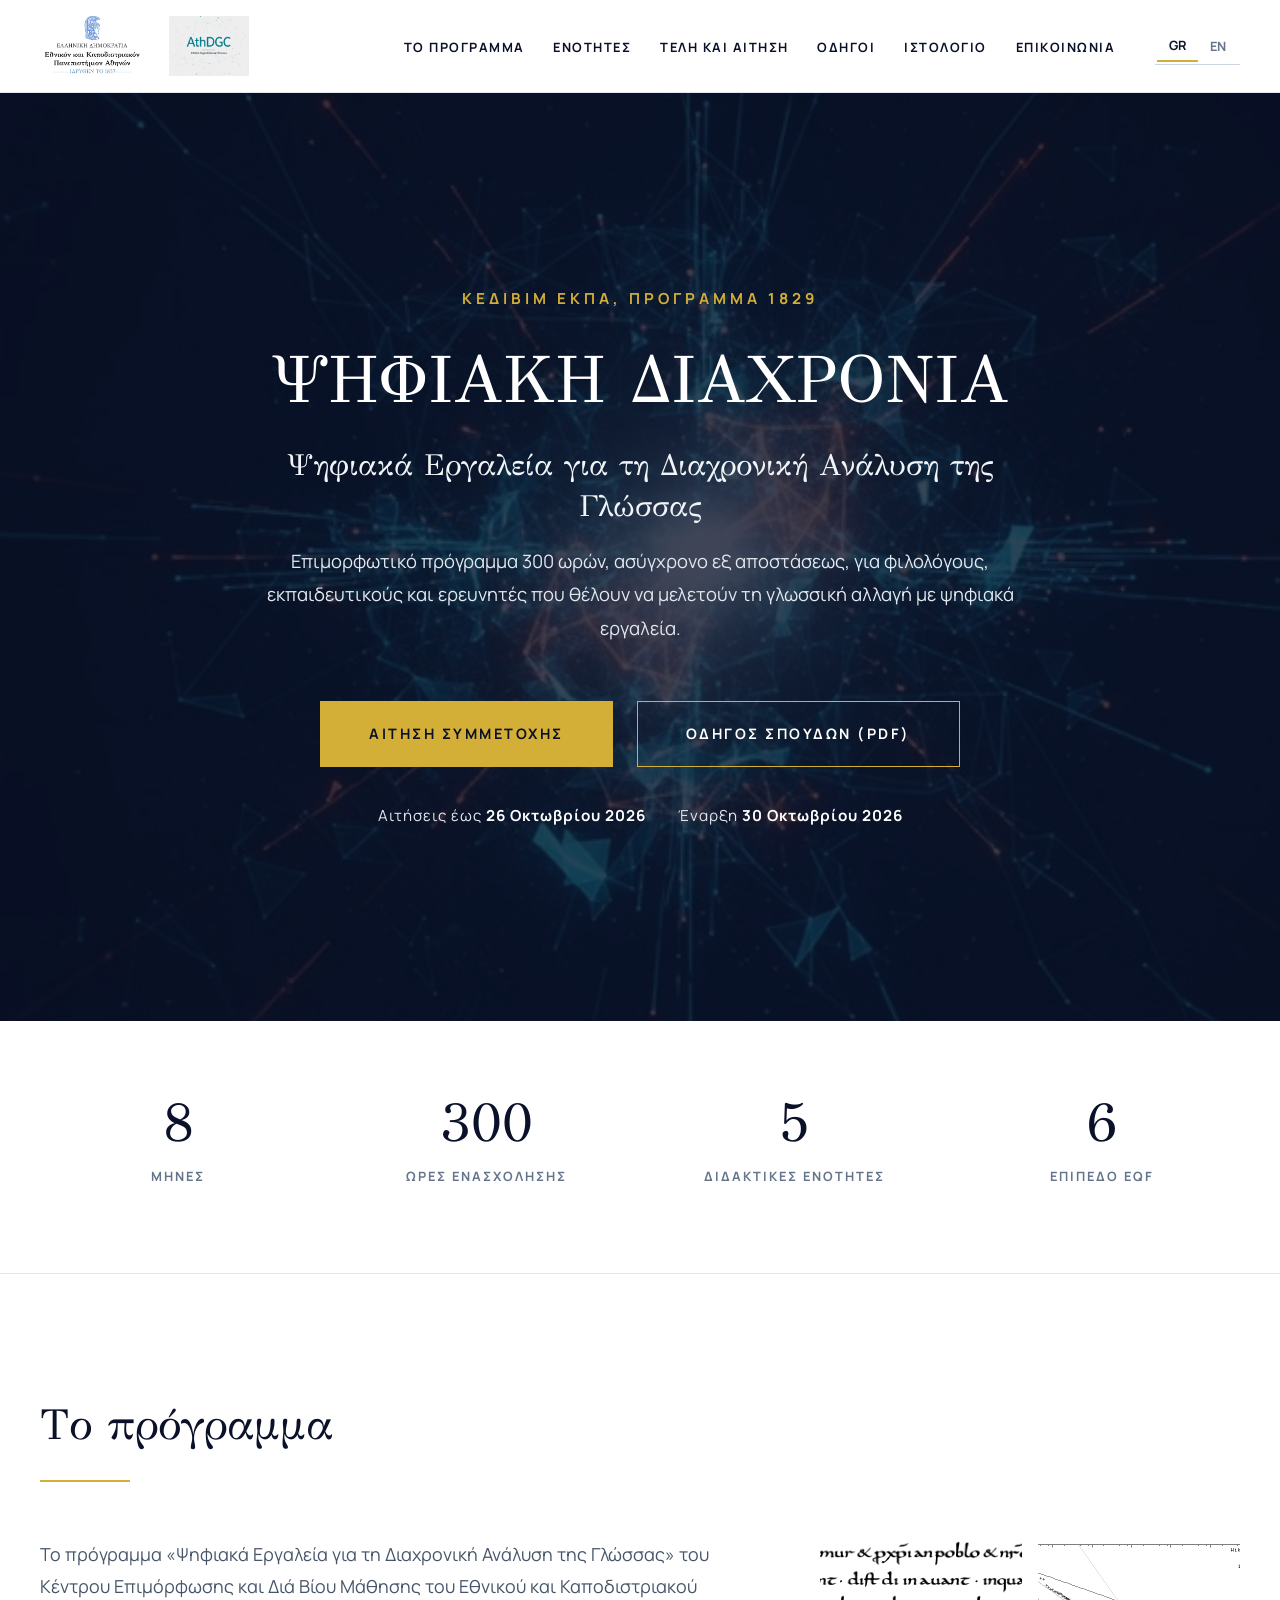
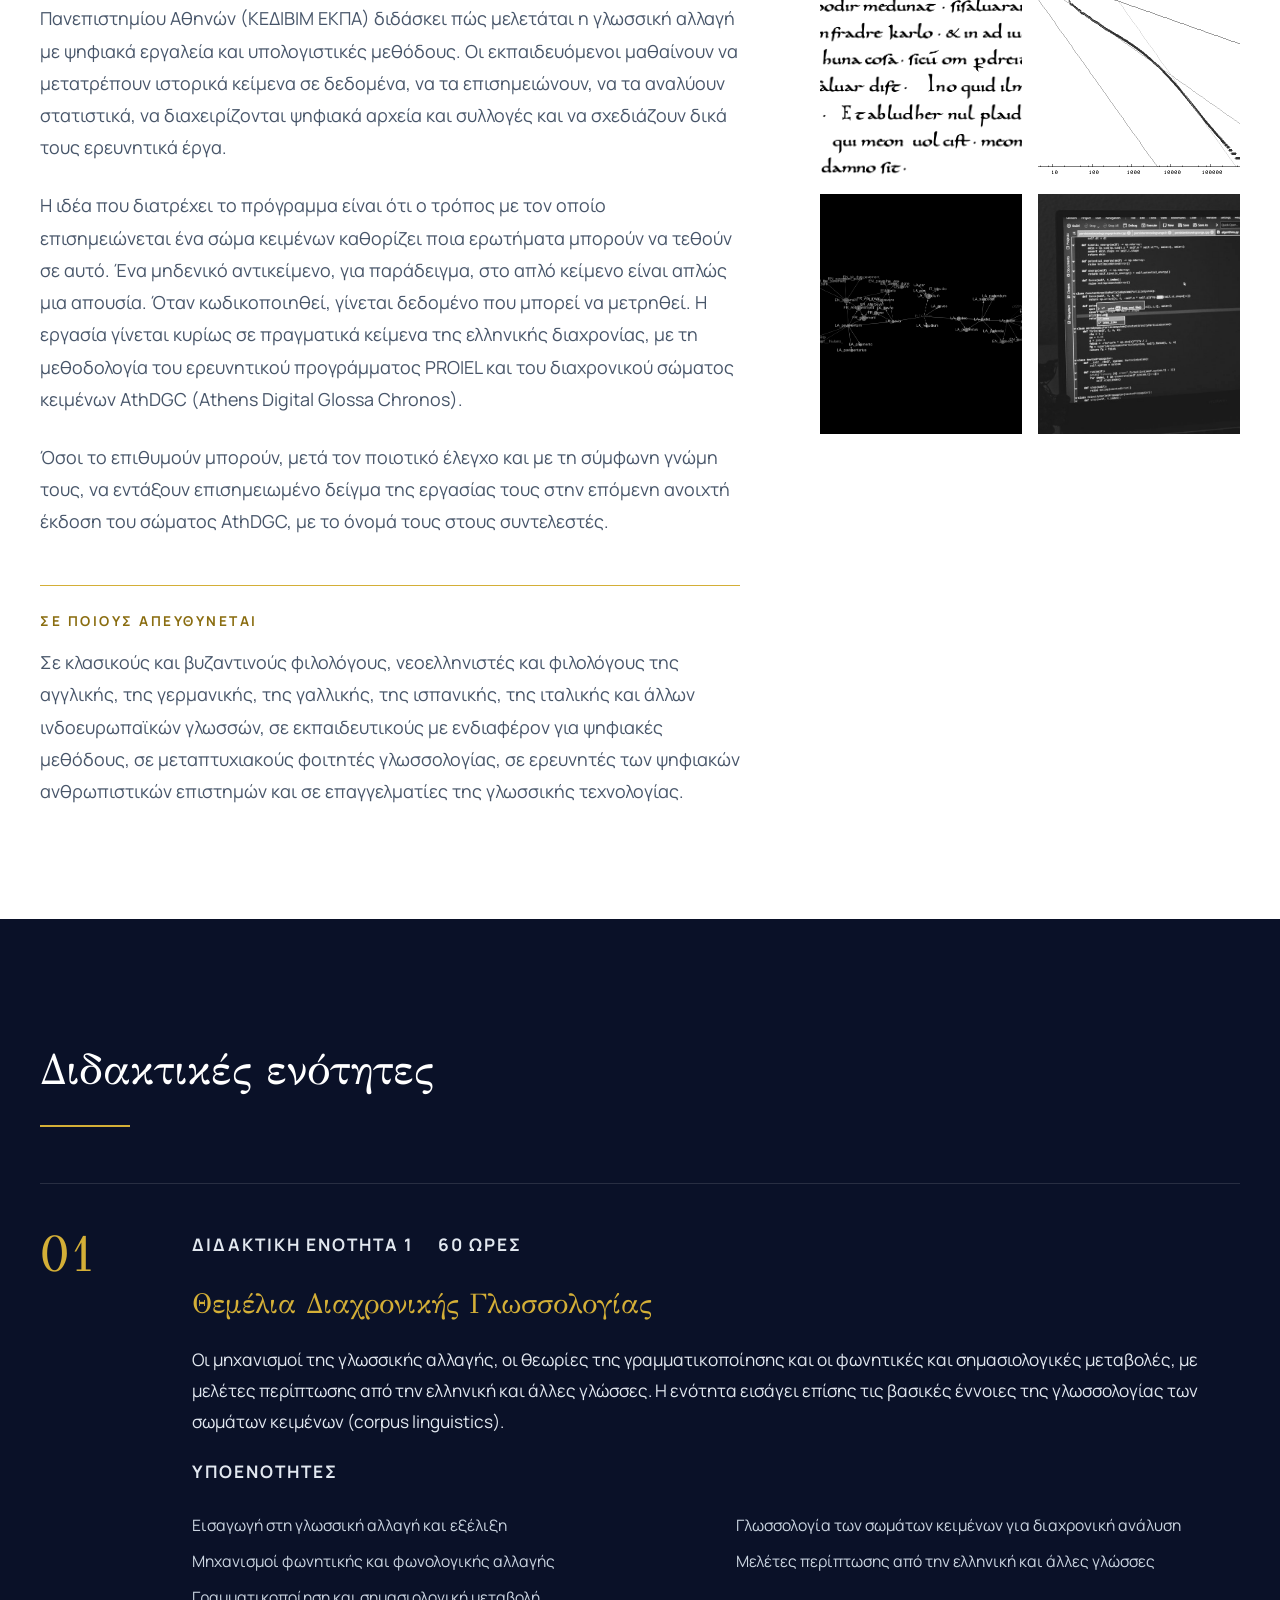
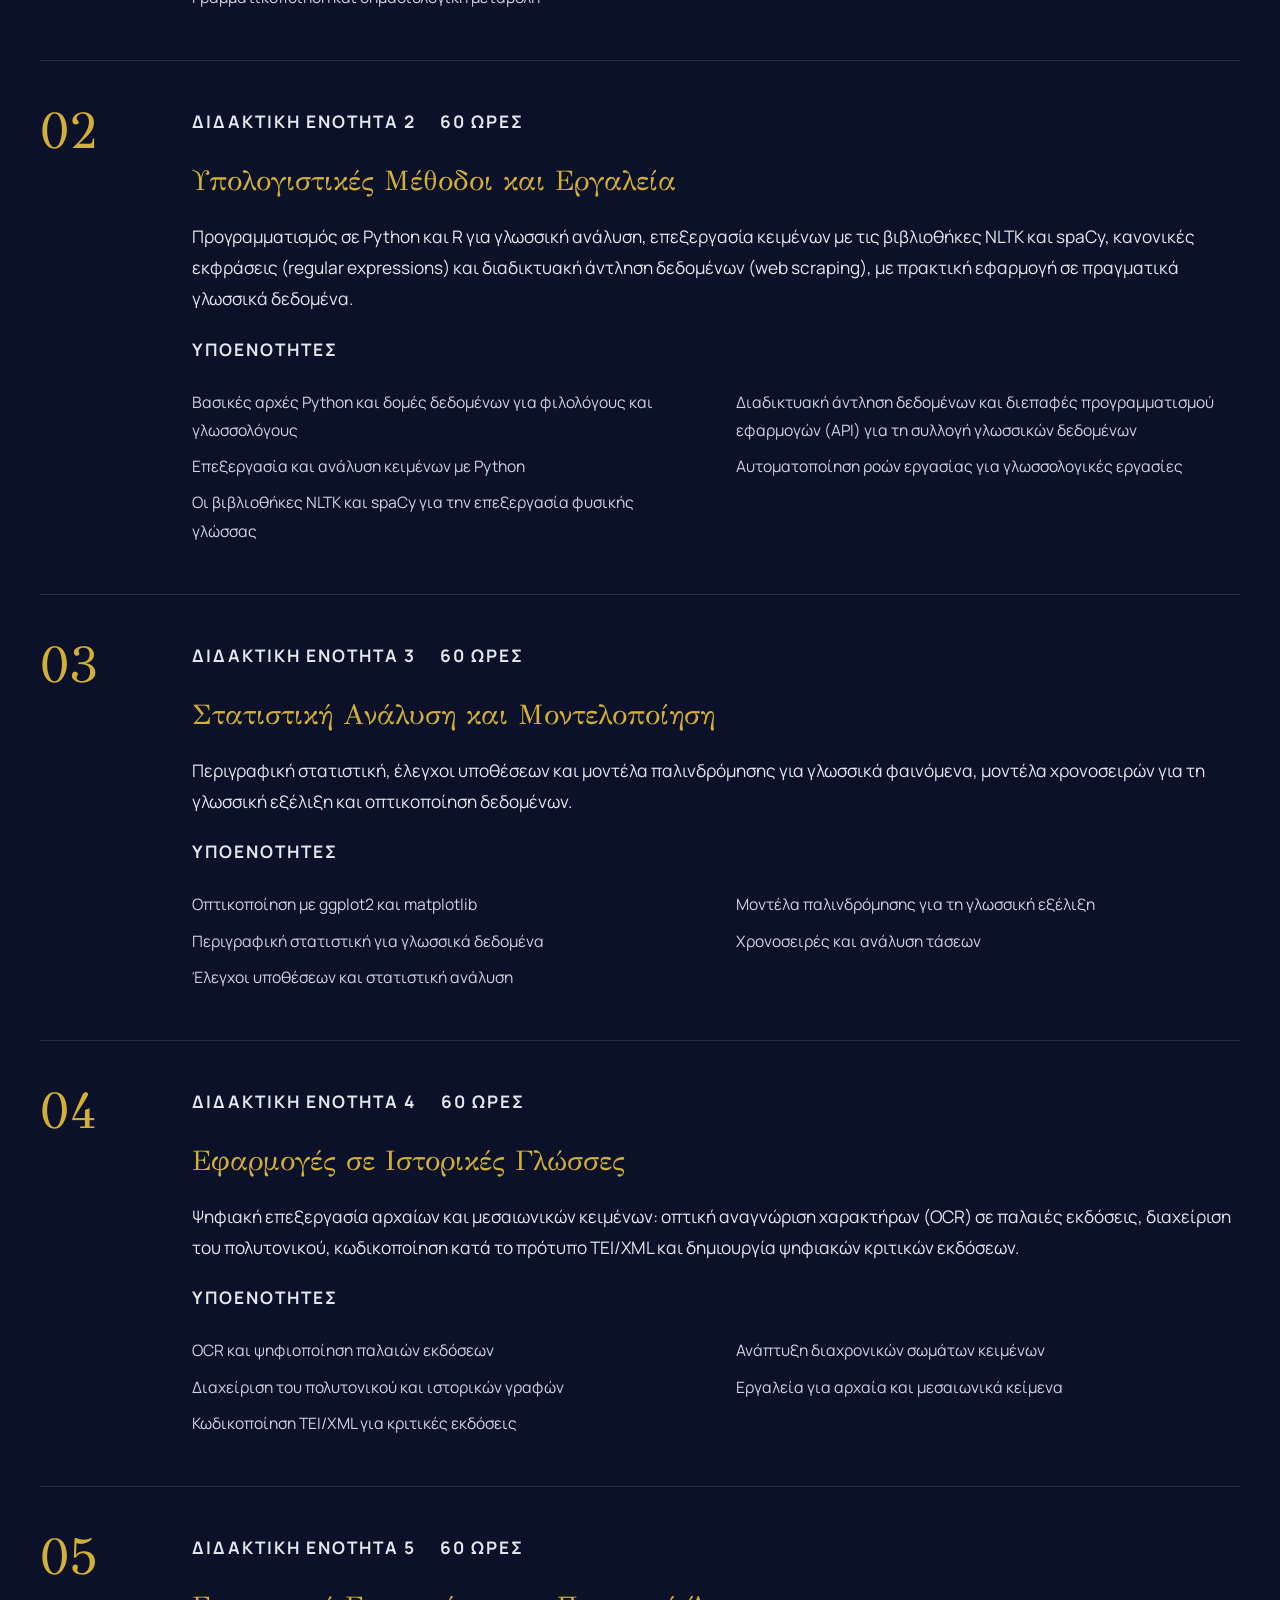
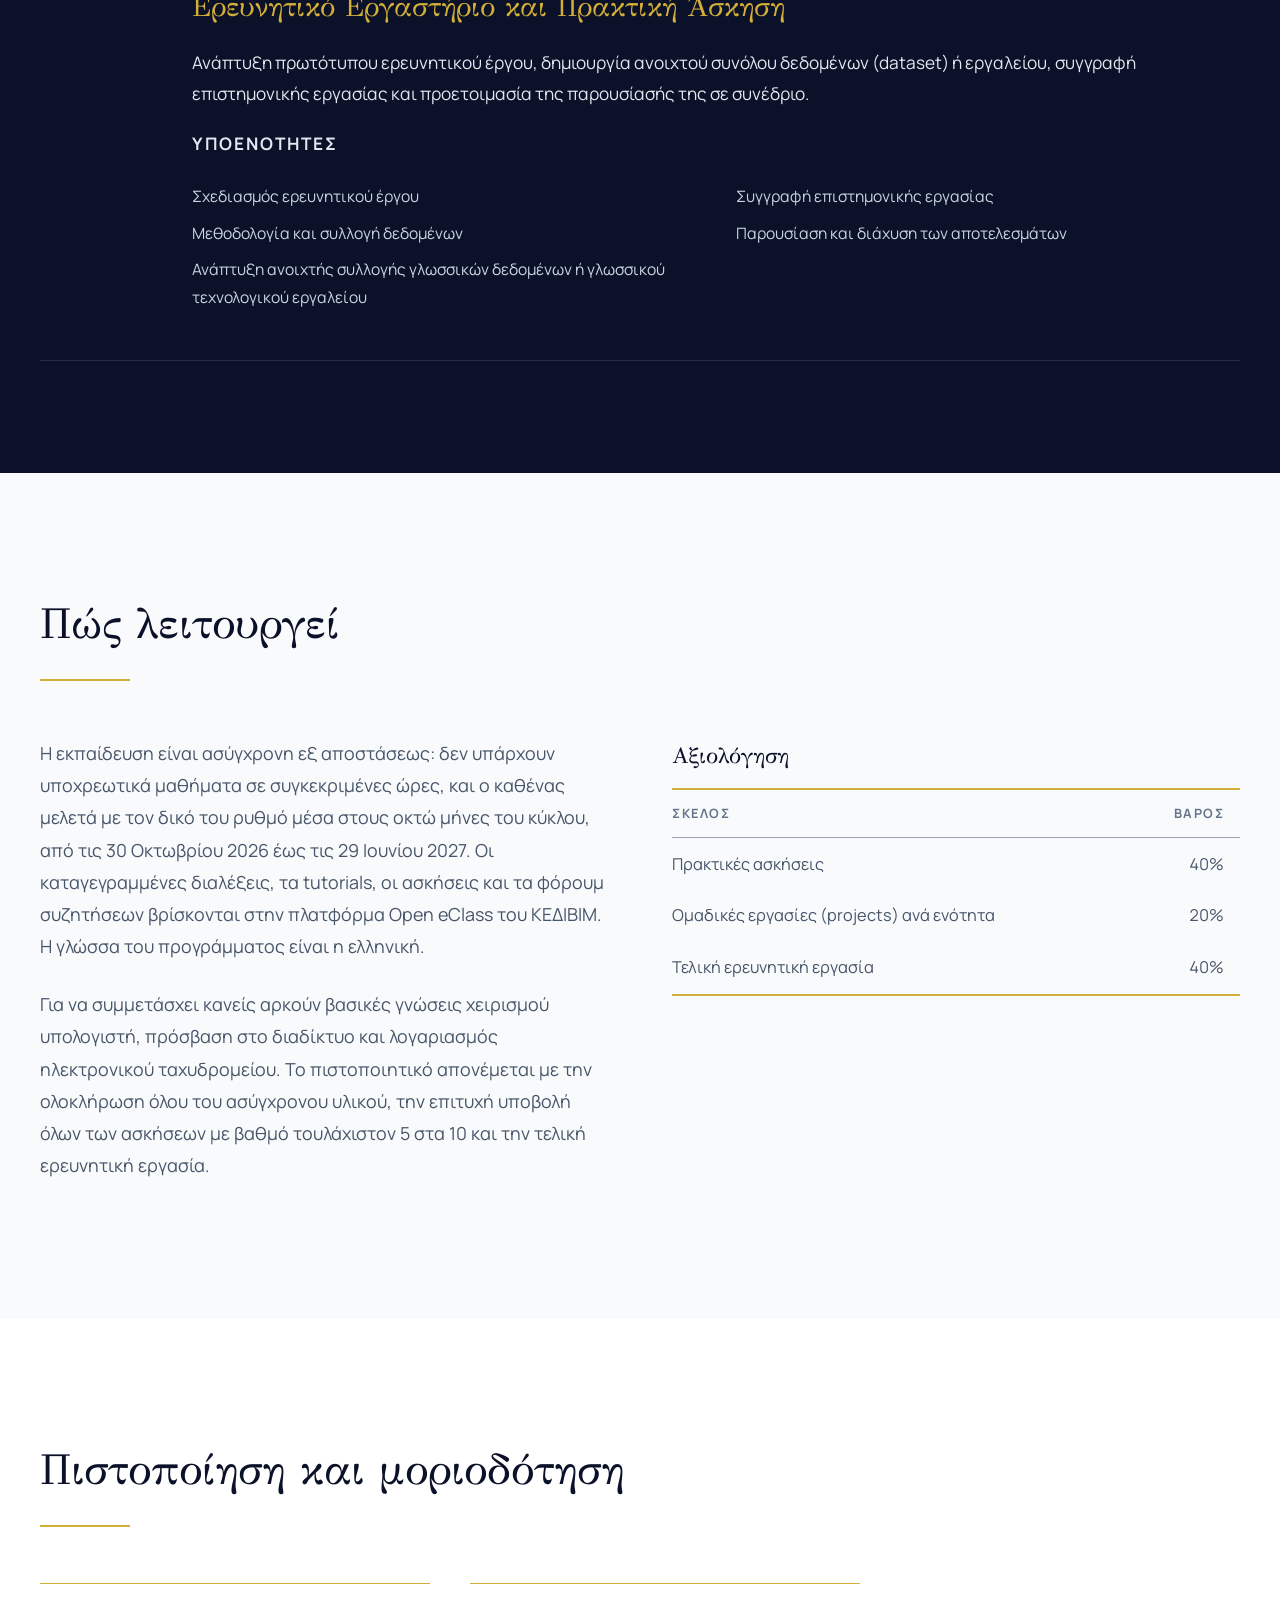
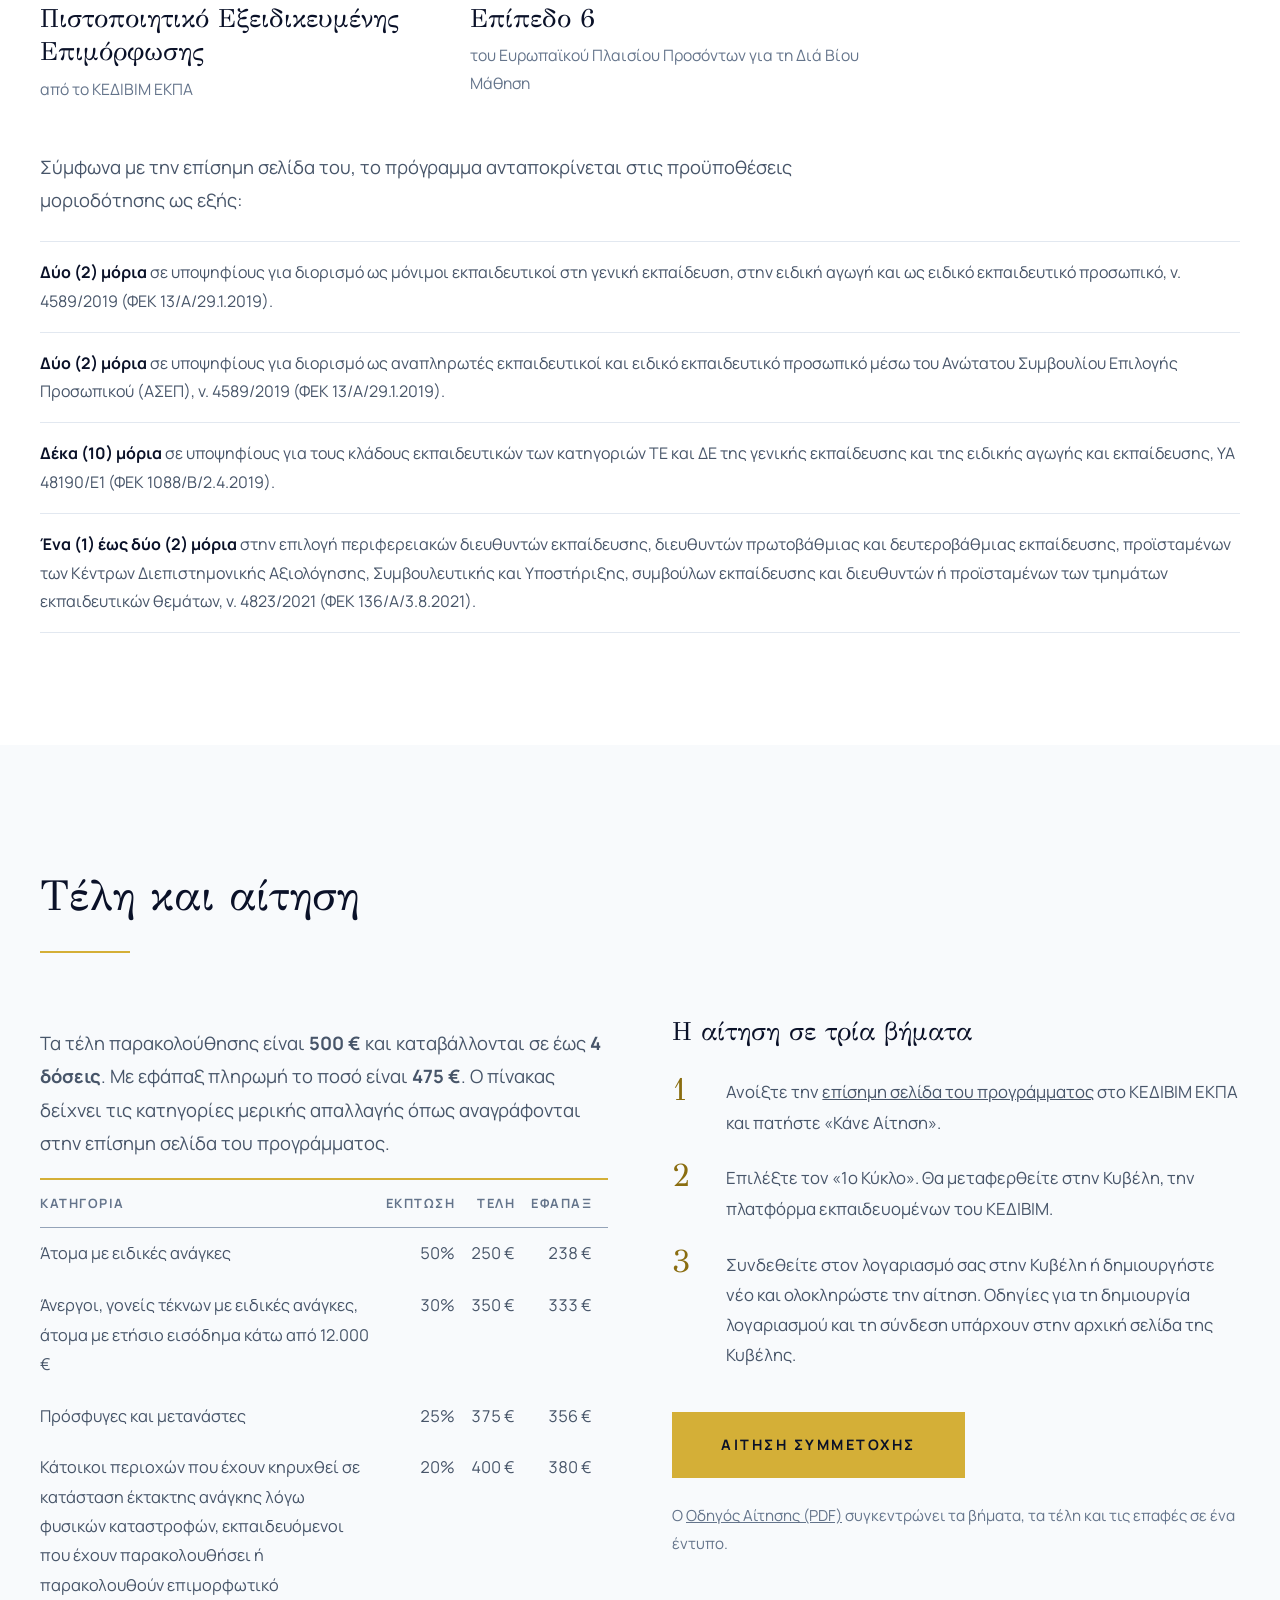
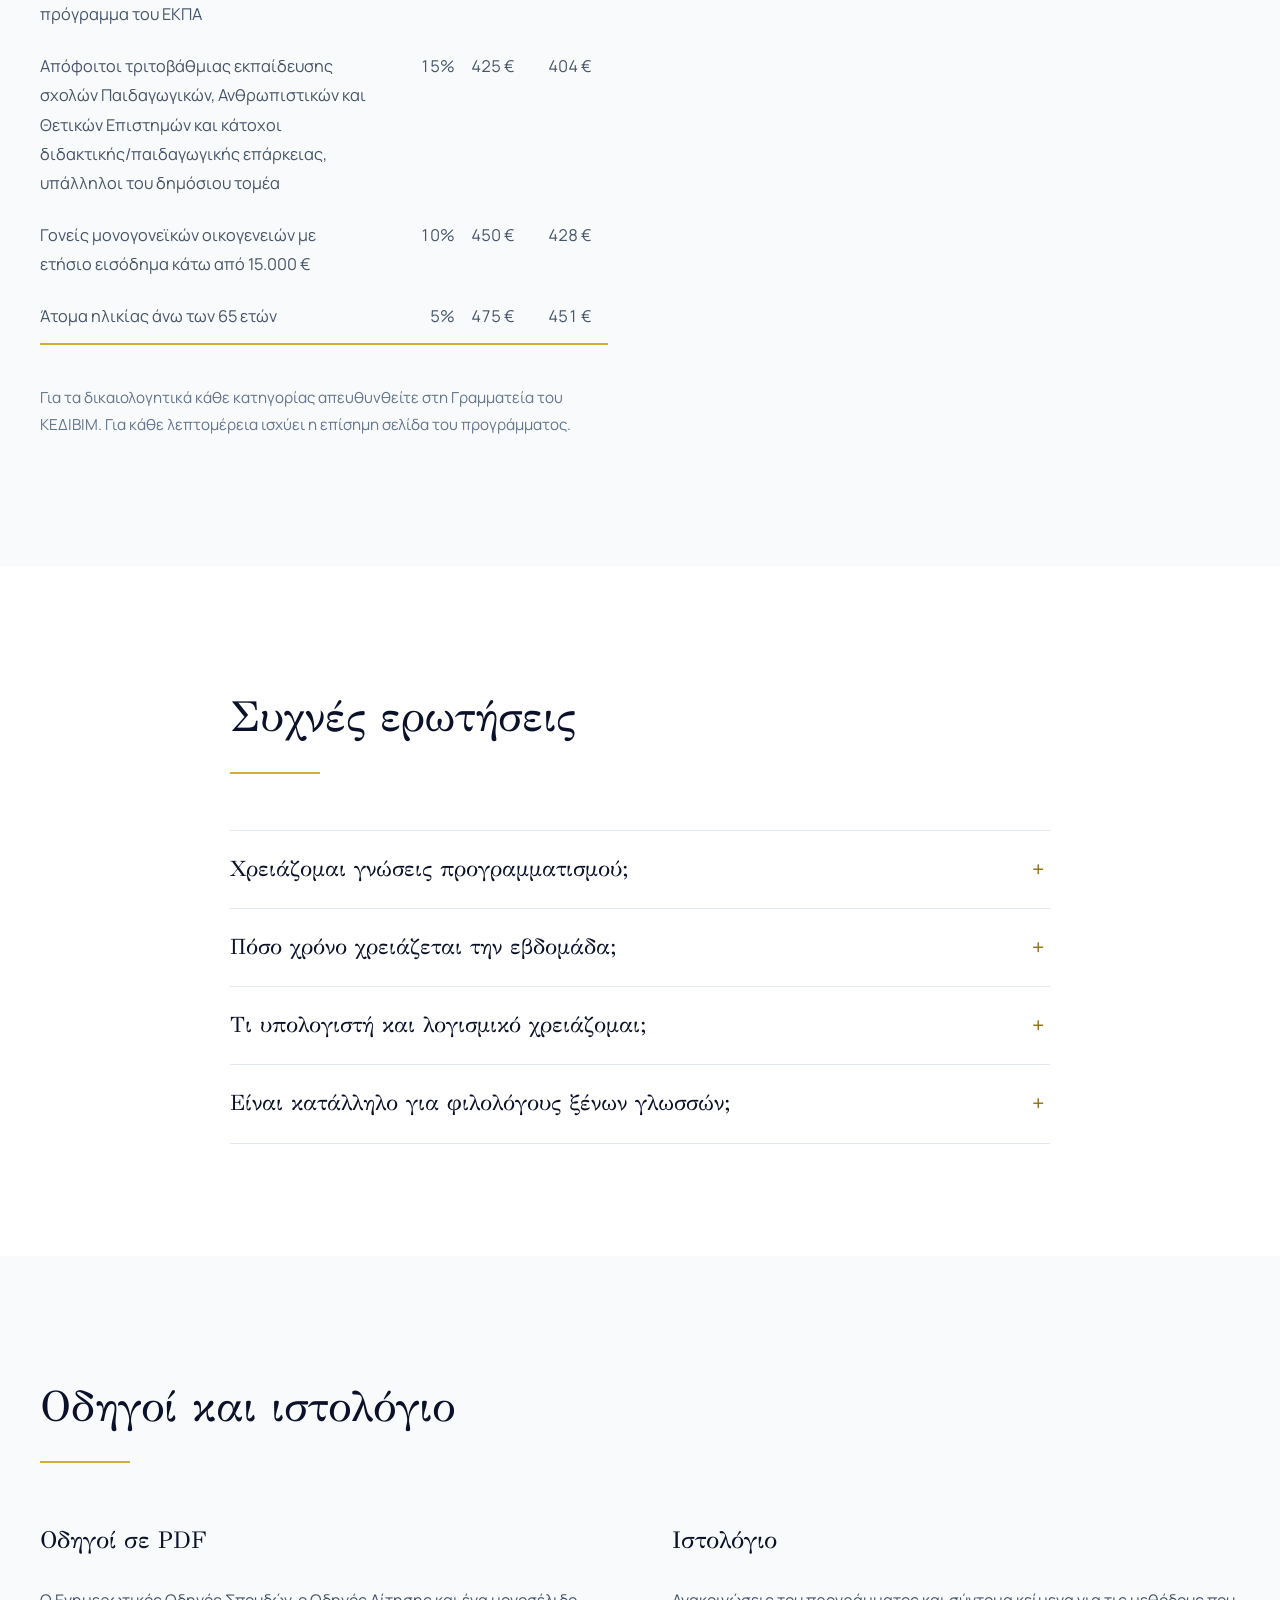
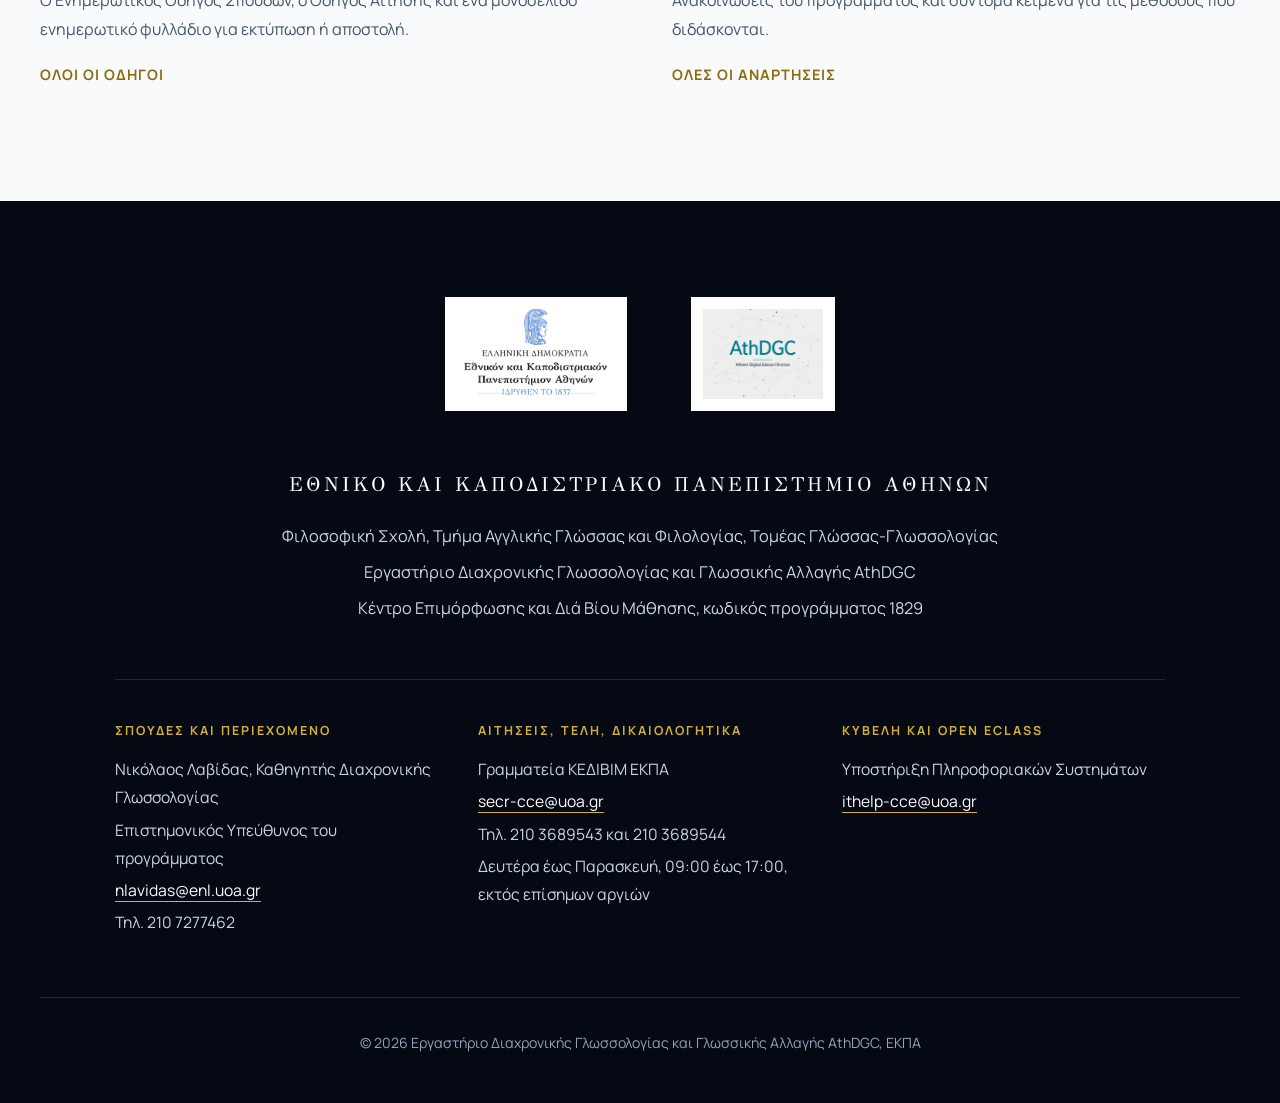
==== commit 03e0d33b: "Πλήρης ιστότοπος προγράμματος 1829: διορθώσεις, ιστολόγιο, οδηγοί PDF Ευθυγραμμίζει την αρχική σελίδ" ====
--- a/index.html
+++ b/index.html
@@ -3,555 +3,129 @@
 <head>
     <meta charset="UTF-8">
     <meta name="viewport" content="width=device-width, initial-scale=1.0">
-    <title>Ψηφιακή Διαχρονία | ΚΕΔΙΒΙΜ ΕΚΠΑ</title>
-    
+    <title>Ψηφιακά Εργαλεία για τη Διαχρονική Ανάλυση της Γλώσσας | ΚΕΔΙΒΙΜ ΕΚΠΑ</title>
+    <meta name="description" content="Πρόγραμμα 1829 του ΚΕΔΙΒΙΜ ΕΚΠΑ: 300 ώρες, ασύγχρονο εξ αποστάσεως, Πιστοποιητικό Εξειδικευμένης Επιμόρφωσης επιπέδου 6. Αιτήσεις έως 26 Οκτωβρίου 2026.">
+    <link rel="canonical" href="https://athdgc.github.io/Digital-Diachrony/">
+
     <link rel="preconnect" href="https://fonts.googleapis.com">
     <link rel="preconnect" href="https://fonts.gstatic.com" crossorigin>
-    <link href="https://fonts.googleapis.com/css2?family=Manrope:wght@300;400;600;700&family=Playfair+Display:ital,wght@0,400;0,600;0,700;1,400&display=swap" rel="stylesheet">
-    
-    <link rel="icon" type="image/jpg" href="assets/logos/athdgc-favicon.jpg">
-
-    <meta name="description" content="Ψηφιακά Εργαλεία για τη Διαχρονική Ανάλυση της Γλώσσας. Επιμορφωτικό πρόγραμμα 1829 του ΚΕΔΙΒΙΜ ΕΚΠΑ, 300 ώρες, εξ αποστάσεως, αιτήσεις έως 26 Οκτωβρίου 2026.">
-    <link rel="canonical" href="https://athdgc.github.io/Digital-Diachrony/">
+    <link href="https://fonts.googleapis.com/css2?family=GFS+Didot&family=Manrope:wght@400;600;700&display=swap" rel="stylesheet">
+    <link rel="stylesheet" href="assets/css/site.css">
+    <link rel="icon" type="image/jpeg" href="assets/logos/athdgc-favicon.jpg">
+
     <meta property="og:type" content="website">
-    <meta property="og:site_name" content="AthDGC">
+    <meta property="og:site_name" content="Ψηφιακή Διαχρονία">
+    <meta property="og:locale" content="el_GR">
     <meta property="og:url" content="https://athdgc.github.io/Digital-Diachrony/">
     <meta property="og:title" content="Ψηφιακά Εργαλεία για τη Διαχρονική Ανάλυση της Γλώσσας, ΚΕΔΙΒΙΜ ΕΚΠΑ 1829">
-    <meta property="og:description" content="300 ώρες, οκτώ μήνες, εξ αποστάσεως ασύγχρονα. Σώματα κειμένων, Python, στατιστική, OCR και TEI/XML για φιλολόγους και εκπαιδευτικούς. Αιτήσεις έως 26 Οκτωβρίου 2026.">
+    <meta property="og:description" content="300 ώρες, οκτώ μήνες, ασύγχρονο εξ αποστάσεως. Σώματα κειμένων, Python, στατιστική, OCR και TEI/XML για φιλολόγους και εκπαιδευτικούς. Αιτήσεις έως 26 Οκτωβρίου 2026.">
     <meta property="og:image" content="https://athdgc.github.io/Digital-Diachrony/assets/images/social-1829-1200x630.jpg">
     <meta property="og:image:width" content="1200">
     <meta property="og:image:height" content="630">
     <meta name="twitter:card" content="summary_large_image">
     <meta name="twitter:title" content="Ψηφιακά Εργαλεία για τη Διαχρονική Ανάλυση της Γλώσσας, ΚΕΔΙΒΙΜ ΕΚΠΑ 1829">
-    <meta name="twitter:description" content="300 ώρες, οκτώ μήνες, εξ αποστάσεως ασύγχρονα. Αιτήσεις έως 26 Οκτωβρίου 2026.">
+    <meta name="twitter:description" content="300 ώρες, ασύγχρονο εξ αποστάσεως. Αιτήσεις έως 26 Οκτωβρίου 2026.">
     <meta name="twitter:image" content="https://athdgc.github.io/Digital-Diachrony/assets/images/social-1829-1200x630.jpg">
 
-    <style>
-        :root {
-            /* --- ABSTRACT & ELEGANT PALETTE --- */
-            --deep-navy: #0a1128;   /* Very dark navy */
-            --rich-blue: #1c2541;   /* Slightly lighter navy */
-            --gold-accent: #d4af37; /* Metallic Gold */
-            --teal-highlight: #3a506b; /* Muted Teal/Grey Blue */
-            --soft-white: #f8fafc;
-            --pure-white: #ffffff;
-            --text-grey: #cbd5e1;
-            
-            /* Gradients */
-            --gradient-hero: linear-gradient(180deg, rgba(10, 17, 40, 0.5) 0%, rgba(10, 17, 40, 0.85) 100%);
-            --gradient-gold: linear-gradient(45deg, #d4af37, #f3e5ab);
-            --gradient-abstract: linear-gradient(135deg, var(--deep-navy) 0%, var(--teal-highlight) 100%);
+    <script type="application/ld+json">
+    {
+        "@context": "https://schema.org",
+        "@type": "Course",
+        "name": "Ψηφιακά Εργαλεία για τη Διαχρονική Ανάλυση της Γλώσσας",
+        "alternateName": ["Digital Tools for the Diachronic Analysis of Language", "Ψηφιακή Διαχρονία", "Digital Diachrony"],
+        "description": "Επιμορφωτικό πρόγραμμα 300 ωρών του Κέντρου Επιμόρφωσης και Διά Βίου Μάθησης του ΕΚΠΑ για την ανάλυση της γλωσσικής αλλαγής με ψηφιακά εργαλεία: σώματα κειμένων, Python και R, στατιστική, OCR και TEI/XML.",
+        "courseCode": "1829",
+        "inLanguage": "el",
+        "educationalCredentialAwarded": "Πιστοποιητικό Εξειδικευμένης Επιμόρφωσης",
+        "url": "https://athdgc.github.io/Digital-Diachrony/",
+        "provider": {
+            "@type": "CollegeOrUniversity",
+            "name": "Εθνικό και Καποδιστριακό Πανεπιστήμιο Αθηνών, Κέντρο Επιμόρφωσης και Διά Βίου Μάθησης",
+            "url": "https://cce.uoa.gr/"
+        },
+        "hasCourseInstance": {
+            "@type": "CourseInstance",
+            "courseMode": "online",
+            "courseWorkload": "PT300H",
+            "startDate": "2026-10-30"
+        },
+        "offers": {
+            "@type": "Offer",
+            "category": "Paid",
+            "price": "500",
+            "priceCurrency": "EUR",
+            "validThrough": "2026-10-26",
+            "url": "https://cce.uoa.gr/courses-detailed/ab9bf254-1eb7-47a3-b3f2-ca1bd76e00a8"
         }
-
-        html { scroll-behavior: smooth; }
-
-        body {
-            font-family: 'Manrope', sans-serif;
-            margin: 0;
-            color: var(--text-grey);
-            line-height: 1.9;
-            background-color: var(--soft-white);
-        }
-
-        /* Language Toggle Logic */
-        body.lang-gr .show-en { display: none !important; }
-        body.lang-en .show-gr { display: none !important; }
-
-        h1, h2, h3, h4, h5 {
-            font-family: 'Playfair Display', serif;
-            color: var(--deep-navy);
-            margin-top: 0;
-        }
-
-        .container {
-            max-width: 1200px;
-            margin: 0 auto;
-            padding: 0 2rem;
-        }
-
-        /* --- HEADER --- */
-        header {
-            background: rgba(255, 255, 255, 0.98);
-            box-shadow: 0 1px 0 rgba(0,0,0,0.05);
-            padding: 1.2rem 0;
-            position: sticky;
-            top: 0;
-            z-index: 1000;
-        }
-
-        .nav-wrapper {
-            display: flex;
-            justify-content: space-between;
-            align-items: center;
-        }
-
-        .logo-group { display: flex; align-items: center; gap: 2rem; }
-        .logo-group img { height: 65px; width: auto; display: block; }
-
-        .nav-right { display: flex; align-items: center; gap: 4rem; }
-
-        nav ul { display: flex; list-style: none; gap: 3rem; margin: 0; padding: 0; }
-        nav a { 
-            text-decoration: none; 
-            color: var(--deep-navy); 
-            font-weight: 700; 
-            font-size: 0.85rem; 
-            text-transform: uppercase; 
-            letter-spacing: 2px; 
-            position: relative;
-            transition: color 0.3s;
-        }
-        
-        nav a::after {
-            content: '';
-            position: absolute;
-            width: 0;
-            height: 2px;
-            bottom: -5px;
-            left: 0;
-            background: var(--gold-accent);
-            transition: width 0.3s;
-        }
-        nav a:hover::after { width: 100%; }
-
-        .lang-switch { 
-            display: flex; 
-            border: 1px solid #cbd5e1; 
-            border-radius: 50px;
-            padding: 4px;
-        }
-        .lang-btn { 
-            background: transparent; 
-            border: none; 
-            padding: 8px 16px; 
-            cursor: pointer; 
-            font-weight: 700; 
-            font-size: 0.8rem; 
-            border-radius: 50px;
-            color: #64748b;
-            transition: 0.3s;
-        }
-        .lang-btn.active { background: var(--deep-navy); color: #fff; }
-
-        /* --- HERO SECTION --- */
-        .hero {
-            position: relative;
-            background-image: url('assets/images/10.jpg'); 
-            background-color: var(--deep-navy); 
-            background-size: cover;
-            background-position: center;
-            padding: 16rem 0;
-            display: flex;
-            align-items: center;
-            justify-content: center;
-            text-align: center;
-        }
-
-        /* Dark overlay for white text readability */
-        .hero::before {
-            content: '';
-            position: absolute;
-            top: 0; left: 0; right: 0; bottom: 0;
-            background: var(--gradient-hero);
-            z-index: 1;
-        }
-
-        .hero-content { position: relative; z-index: 2; max-width: 1000px; margin: 0 auto; }
-        
-        .hero h2 {
-            color: var(--gold-accent);
-            font-family: 'Manrope', sans-serif;
-            font-size: 1.1rem;
-            letter-spacing: 5px;
-            text-transform: uppercase;
-            margin-bottom: 2rem;
-            font-weight: 700;
-            text-shadow: 0 2px 5px rgba(0,0,0,0.5);
-        }
-
-        .hero h1 { 
-            font-size: 4.2rem; 
-            line-height: 1.2;
-            color: var(--pure-white);
-            margin-bottom: 2.5rem; 
-            font-weight: 600;
-            text-shadow: 0 4px 10px rgba(0,0,0,0.6);
-        }
-
-        .hero-subtitle { 
-            font-size: 1.4rem; 
-            color: #e2e8f0; 
-            margin-bottom: 5rem; 
-            font-weight: 300; 
-            max-width: 800px;
-            margin-left: auto;
-            margin-right: auto;
-        }
-
-        .hero-deadline {
-            margin-top: 1.6rem;
-            font-size: 0.95rem;
-            letter-spacing: 1px;
-            color: var(--soft-white);
-            opacity: 0.85;
-        }
-
-        .btn-cta {
-            background: transparent;
-            color: var(--pure-white);
-            padding: 1.5rem 4rem;
-            text-decoration: none;
-            font-weight: 700;
-            display: inline-block;
-            text-transform: uppercase;
-            letter-spacing: 3px;
-            font-size: 0.9rem;
-            border: 1px solid var(--gold-accent);
-            transition: all 0.4s;
-            position: relative;
-            overflow: hidden;
-        }
-        
-        .btn-cta:hover { 
-            background: var(--gold-accent); 
-            color: var(--deep-navy); 
-            box-shadow: 0 0 30px rgba(212, 175, 55, 0.4);
-        }
-
-        /* --- STATS BAR --- */
-        .stats { 
-            background: var(--pure-white); 
-            padding: 6rem 0; 
-            position: relative;
-            z-index: 5;
-            box-shadow: 0 10px 40px rgba(0,0,0,0.05);
-        }
-        .stats-grid { 
-            display: flex; 
-            justify-content: space-around; 
-            flex-wrap: wrap; 
-            gap: 2rem; 
-        }
-        .stat-item { text-align: center; }
-        .stat-item h3 { 
-            font-size: 3.5rem; 
-            margin: 0; 
-            color: var(--deep-navy); 
-            font-weight: 400;
-        }
-        .stat-item p { 
-            font-size: 0.85rem; 
-            letter-spacing: 2px; 
-            text-transform: uppercase; 
-            color: #64748b; 
-            font-weight: 700;
-            margin-top: 1rem; 
-        }
-
-        /* --- SECTIONS --- */
-        .section { padding: 10rem 0; }
-        
-        .section-header { margin-bottom: 6rem; text-align: left; }
-        .section-header h2 { font-size: 3rem; margin-bottom: 1.5rem; color: var(--deep-navy); }
-        .section-header .line { width: 100px; height: 3px; background: var(--gold-accent); }
-
-        /* --- ABOUT --- */
-        .about-content { 
-            display: grid; 
-            grid-template-columns: 1.2fr 0.8fr; 
-            gap: 8rem; 
-            align-items: start; 
-        }
-        
-        .about-text p { 
-            font-size: 1.2rem; 
-            margin-bottom: 2.5rem; 
-            color: #475569; 
-            text-align: justify; 
-            font-weight: 300;
-        }
-
-        .highlight-box {
-            background: var(--rich-blue);
-            color: var(--pure-white);
-            padding: 4rem;
-            position: relative;
-            margin-top: 4rem;
-            overflow: hidden;
-            border-left: 6px solid var(--gold-accent);
-        }
-        /* Abstract Circle Decoration */
-        .highlight-box::after {
-            content: '';
-            position: absolute;
-            top: -60px;
-            right: -60px;
-            width: 250px;
-            height: 250px;
-            border: 2px solid rgba(255,255,255,0.05);
-            border-radius: 50%;
-        }
-        .highlight-box h4 { color: var(--gold-accent); margin-bottom: 1.5rem; letter-spacing: 3px; font-size: 1rem; font-weight: 700;}
-        .highlight-box p { color: #cbd5e1; margin: 0; font-size: 1.1rem; }
-
-        .grid-images { display: grid; grid-template-columns: repeat(2, 1fr); gap: 20px; }
-        .grid-images img { 
-            width: 100%; 
-            height: 280px; 
-            object-fit: cover; 
-            filter: grayscale(100%) contrast(1.1); 
-            transition: 0.6s; 
-        }
-        .grid-images img:hover { filter: grayscale(0%); transform: scale(1.02); }
-
-        /* --- MODULES (DARK MODE) --- */
-        .bg-dark { 
-            background: var(--deep-navy); 
-            color: var(--pure-white); 
-            position: relative;
-        }
-        /* Abstract Background Shape */
-        .bg-dark::before {
-            content: '';
-            position: absolute;
-            top: 0; right: 0;
-            width: 40%; height: 100%;
-            background: linear-gradient(90deg, transparent, rgba(255,255,255,0.02));
-            pointer-events: none;
-        }
-
-        .bg-dark h2 { color: var(--pure-white); }
-        
-        .module-grid {
-            display: grid;
-            grid-template-columns: repeat(auto-fill, minmax(500px, 1fr)); /* Wider cards for more text */
-            gap: 3rem;
-        }
-
-        .module-card {
-            background: rgba(255, 255, 255, 0.03); 
-            border: 1px solid rgba(255, 255, 255, 0.05);
-            padding: 4rem;
-            transition: 0.5s;
-            position: relative;
-        }
-
-        .module-card:hover {
-            background: rgba(255, 255, 255, 0.06);
-            border-color: var(--gold-accent);
-            transform: translateY(-10px);
-        }
-
-        .module-number {
-            font-size: 5rem;
-            font-family: 'Playfair Display', serif;
-            color: rgba(255,255,255,0.05);
-            position: absolute;
-            top: 1rem;
-            right: 2rem;
-            font-weight: 700;
-        }
-
-        .module-card h3 { 
-            color: var(--gold-accent); 
-            font-size: 1.8rem; 
-            margin-bottom: 1rem; 
-            margin-top: 1rem;
-            letter-spacing: 1px;
-        }
-        
-        .module-meta {
-            display: flex;
-            gap: 2rem;
-            margin-bottom: 2rem;
-            font-size: 0.85rem;
-            color: #94a3b8;
-            text-transform: uppercase;
-            letter-spacing: 2px;
-            border-bottom: 1px solid rgba(255,255,255,0.1);
-            padding-bottom: 1rem;
-        }
-
-        .module-card p {
-            color: #e2e8f0; /* Clear white-grey for readability */
-            font-size: 1.1rem;
-            margin: 0;
-            font-weight: 300;
-            text-align: justify;
-        }
-
-        /* --- CERTIFICATION --- */
-        .cert-section { text-align: center; padding: 10rem 0; background: var(--pure-white); }
-        .cert-list {
-            display: flex;
-            justify-content: center;
-            gap: 6rem;
-            margin-top: 5rem;
-            flex-wrap: wrap;
-        }
-        .cert-item {
-            display: flex;
-            flex-direction: column;
-            align-items: center;
-            gap: 2rem;
-        }
-        .abstract-icon {
-            width: 80px;
-            height: 80px;
-            background: var(--soft-white);
-            border: 1px solid var(--deep-navy);
-            position: relative;
-            display: flex;
-            align-items: center;
-            justify-content: center;
-            transition: 0.4s;
-            transform: rotate(45deg); /* Diamond shape */
-        }
-        .cert-item:hover .abstract-icon { background: var(--deep-navy); }
-        
-        /* Inner circle */
-        .abstract-icon::after {
-            content: '';
-            width: 30px;
-            height: 30px;
-            background: var(--gold-accent);
-            border-radius: 50%;
-            transform: rotate(-45deg);
-        }
-
-        .cert-item span { 
-            font-weight: 600; 
-            color: var(--deep-navy); 
-            font-size: 1.3rem; 
-            letter-spacing: 1px; 
-            text-transform: uppercase;
-        }
-
-        /* --- FOOTER --- */
-        footer { 
-            background: #050914; /* Black-Navy */
-            color: var(--pure-white); 
-            padding: 8rem 0 4rem; 
-            text-align: center; 
-            border-top: 1px solid #1e293b;
-        }
-        
-        .footer-logos { 
-            display: flex; 
-            justify-content: center; 
-            gap: 5rem; 
-            margin-bottom: 5rem; 
-            align-items: center;
-        }
-        
-        .footer-logos img { 
-            height: 100px; 
-            background: var(--pure-white);
-            padding: 15px;
-            /* No border radius for cleaner look */
-        }
-
-        .footer-info h4 { 
-            color: var(--pure-white); 
-            letter-spacing: 4px; 
-            margin-bottom: 2rem; 
-            font-size: 1.3rem; 
-            font-weight: 400;
-        }
-        
-        .footer-info p { margin: 1rem 0; font-size: 1.2rem; color: #94a3b8; font-weight: 300; }
-        
-        .footer-info strong { 
-            color: var(--pure-white); 
-            font-weight: 600; 
-            border-bottom: 1px solid var(--gold-accent);
-        }
-        
-        .copyright {
-            margin-top: 6rem;
-            border-top: 1px solid rgba(255,255,255,0.05);
-            padding-top: 3rem;
-            font-size: 0.9rem;
-            color: #475569;
-        }
-
-        @media (max-width: 900px) {
-            .hero h1 { font-size: 2.8rem; }
-            .hero-subtitle { font-size: 1.2rem; }
-            .about-content { grid-template-columns: 1fr; gap: 4rem; }
-            .nav-wrapper { flex-direction: column; gap: 2rem; }
-            .nav-right { flex-direction: column; gap: 1.5rem; }
-            .footer-logos { flex-direction: column; gap: 3rem; }
-            nav ul { flex-direction: column; align-items: center; gap: 1.5rem; }
-            .module-grid { grid-template-columns: 1fr; }
-        }
-    </style>
+    }
+    </script>
 </head>
 <body class="lang-gr">
-
-    <header>
+    <a class="skip-link" href="#main"><span class="show-gr">Μετάβαση στο περιεχόμενο</span><span class="show-en">Skip to content</span></a>
+
+    <header class="site-header">
         <div class="container">
             <div class="nav-wrapper">
                 <div class="logo-group">
-                    <a href="https://www.uoa.gr" target="_blank">
-                        <img src="assets/logos/EKPA.jpg" alt="ΕΚΠΑ">
+                    <a href="https://www.uoa.gr" target="_blank" rel="noopener">
+                        <img src="assets/logos/EKPA.jpg" alt="Εθνικό και Καποδιστριακό Πανεπιστήμιο Αθηνών">
                     </a>
-                    <a href="https://athdgc.github.io" target="_blank">
+                    <a href="https://athdgc.github.io" target="_blank" rel="noopener">
                         <img src="assets/logos/athdgc-favicon.jpg" alt="AthDGC">
                     </a>
                 </div>
                 <div class="nav-right">
-                    <nav>
+                    <nav class="main-nav" aria-label="Κύρια πλοήγηση">
                         <ul>
-                            <li><a href="#about" class="show-gr">ΠΑΡΟΥΣΙΑΣΗ</a><a href="#about" class="show-en">Presentation</a></li>
-                            <li><a href="#curriculum" class="show-gr">ΠΡΟΓΡΑΜΜΑ</a><a href="#curriculum" class="show-en">Program</a></li>
-                            <li><a href="#contact" class="show-gr">ΕΠΙΚΟΙΝΩΝΙΑ</a><a href="#contact" class="show-en">Contact</a></li>
+                            <li><a href="#about"><span class="show-gr">ΤΟ ΠΡΟΓΡΑΜΜΑ</span><span class="show-en">THE PROGRAMME</span></a></li>
+                            <li><a href="#modules"><span class="show-gr">ΕΝΟΤΗΤΕΣ</span><span class="show-en">MODULES</span></a></li>
+                            <li><a href="#apply"><span class="show-gr">ΤΕΛΗ ΚΑΙ ΑΙΤΗΣΗ</span><span class="show-en">FEES AND APPLICATION</span></a></li>
+                            <li><a href="guides/"><span class="show-gr">ΟΔΗΓΟΙ</span><span class="show-en">GUIDES</span></a></li>
+                            <li><a href="blog/"><span class="show-gr">ΙΣΤΟΛΟΓΙΟ</span><span class="show-en">BLOG</span></a></li>
+                            <li><a href="#contact"><span class="show-gr">ΕΠΙΚΟΙΝΩΝΙΑ</span><span class="show-en">CONTACT</span></a></li>
                         </ul>
                     </nav>
-                    <div class="lang-switch">
-                        <button class="lang-btn active" id="btn-gr" onclick="setLanguage('gr')">GR</button>
-                        <button class="lang-btn" id="btn-en" onclick="setLanguage('en')">EN</button>
+                    <div class="lang-switch" role="group" aria-label="Γλώσσα / Language">
+                        <button type="button" class="lang-btn" data-lang="gr" aria-pressed="true">GR</button>
+                        <button type="button" class="lang-btn" data-lang="en" aria-pressed="false">EN</button>
                     </div>
                 </div>
             </div>
         </div>
     </header>
 
+    <main id="main">
     <section class="hero">
         <div class="hero-content container">
-            <h2 class="show-gr">ΚΕΔΙΒΙΜ ΕΚΠΑ</h2>
-            <h2 class="show-en">NKUA CCE</h2>
-            
-            <h1 class="show-gr">ΨΗΦΙΑΚΗ ΔΙΑΧΡΟΝΙΑ</h1>
-            <h1 class="show-en">DIGITAL DIACHRONY</h1>
-            
-            <p class="hero-subtitle show-gr">
-                Υπολογιστικές Προσεγγίσεις στη Μελέτη της Γλωσσικής Εξέλιξης.<br>
-                Ένα πρωτοποριακό πρόγραμμα που συνδυάζει τη Γλωσσολογία με την Επιστήμη Δεδομένων.
+            <p class="hero-kicker"><span class="show-gr">ΚΕΔΙΒΙΜ ΕΚΠΑ, ΠΡΟΓΡΑΜΜΑ 1829</span><span class="show-en">NKUA CENTER FOR CONTINUING EDUCATION AND LIFELONG LEARNING, PROGRAMME 1829</span></p>
+            <p class="hero-brand"><span class="show-gr">ΨΗΦΙΑΚΗ ΔΙΑΧΡΟΝΙΑ</span><span class="show-en">DIGITAL DIACHRONY</span></p>
+            <h1 class="hero-title"><span class="show-gr">Ψηφιακά Εργαλεία για τη Διαχρονική Ανάλυση της Γλώσσας</span><span class="show-en">Digital Tools for the Diachronic Analysis of Language</span></h1>
+            <p class="hero-subtitle">
+                <span class="show-gr">Επιμορφωτικό πρόγραμμα 300 ωρών, ασύγχρονο εξ αποστάσεως, για φιλολόγους, εκπαιδευτικούς και ερευνητές που θέλουν να μελετούν τη γλωσσική αλλαγή με ψηφιακά εργαλεία.</span>
+                <span class="show-en">A 300-hour asynchronous online programme for philologists, teachers and researchers who want to study language change with digital tools. The programme is taught in Greek.</span>
             </p>
-            <p class="hero-subtitle show-en">
-                Computational Approaches to the Study of Language Evolution.<br>
-                A pioneering program bridging Linguistics with Data Science.
+            <div class="hero-actions">
+                <a href="https://cce.uoa.gr/courses-detailed/ab9bf254-1eb7-47a3-b3f2-ca1bd76e00a8" target="_blank" rel="noopener" class="btn-cta solid">
+                    <span class="show-gr">ΑΙΤΗΣΗ ΣΥΜΜΕΤΟΧΗΣ</span><span class="show-en">APPLY</span>
+                </a>
+                <a href="guides/odigos-spoudon-1829.pdf" class="btn-cta">
+                    <span class="show-gr">ΟΔΗΓΟΣ ΣΠΟΥΔΩΝ (PDF)</span><span class="show-en">STUDY GUIDE (PDF, GREEK)</span>
+                </a>
+            </div>
+            <p class="hero-dates">
+                <span class="show-gr"><span class="d">Αιτήσεις έως <strong>26 Οκτωβρίου 2026</strong></span><span class="d">Έναρξη <strong>30 Οκτωβρίου 2026</strong></span></span>
+                <span class="show-en"><span class="d">Applications close <strong>26 October 2026</strong></span><span class="d">Starts <strong>30 October 2026</strong></span></span>
             </p>
-            
-            <a href="https://cce.uoa.gr/courses-detailed/ab9bf254-1eb7-47a3-b3f2-ca1bd76e00a8" target="_blank" rel="noopener" class="btn-cta">
-                <span class="show-gr">ΑΙΤΗΣΗ ΣΥΜΜΕΤΟΧΗΣ</span>
-                <span class="show-en">APPLY NOW</span>
-            </a>
-            <p class="hero-deadline">
-                <span class="show-gr">Κωδικός ΚΕΔΙΒΙΜ 1829 &middot; Αιτήσεις έως 26 Οκτωβρίου 2026 &middot; Έναρξη 30 Οκτωβρίου 2026</span>
-                <span class="show-en">KEDIVIM code 1829 &middot; Applications close 26 October 2026 &middot; Starts 30 October 2026</span>
-            </p>
         </div>
     </section>
 
     <div class="stats">
         <div class="container">
             <div class="stats-grid">
-                <div class="stat-item"><h3>8</h3><p class="show-gr">ΜΗΝΕΣ / MONTHS</p><p class="show-en">MONTHS / ΜΗΝΕΣ</p></div>
-                <div class="stat-item"><h3>5</h3><p class="show-gr">ΔΙΔΑΚΤΙΚΕΣ ΕΝΟΤΗΤΕΣ</p><p class="show-en">TEACHING UNITS</p></div>
-                <div class="stat-item"><h3>300</h3><p class="show-gr">ΩΡΕΣ ΔΙΔΑΣΚΑΛΙΑΣ</p><p class="show-en">TEACHING HOURS</p></div>
-                <div class="stat-item"><h3>100%</h3><p class="show-gr">ΕΞ ΑΠΟΣΤΑΣΕΩΣ</p><p class="show-en">ONLINE LEARNING</p></div>
+                <div class="stat-item"><p class="num">8</p><p class="label"><span class="show-gr">ΜΗΝΕΣ</span><span class="show-en">MONTHS</span></p></div>
+                <div class="stat-item"><p class="num">300</p><p class="label"><span class="show-gr">ΩΡΕΣ ΕΝΑΣΧΟΛΗΣΗΣ</span><span class="show-en">HOURS OF STUDY</span></p></div>
+                <div class="stat-item"><p class="num">5</p><p class="label"><span class="show-gr">ΔΙΔΑΚΤΙΚΕΣ ΕΝΟΤΗΤΕΣ</span><span class="show-en">MODULES</span></p></div>
+                <div class="stat-item"><p class="num">6</p><p class="label"><span class="show-gr">ΕΠΙΠΕΔΟ EQF</span><span class="show-en">EQF LEVEL</span></p></div>
             </div>
         </div>
     </div>
@@ -559,178 +133,397 @@
     <section id="about" class="section">
         <div class="container">
             <div class="section-header">
-                <h2 class="show-gr">ΕΠΙΣΤΗΜΟΝΙΚΟ ΠΛΑΙΣΙΟ</h2>
-                <h2 class="show-en">SCIENTIFIC CONTEXT</h2>
-                <div class="line"></div>
-            </div>
-            
+                <h2><span class="show-gr">Το πρόγραμμα</span><span class="show-en">The programme</span></h2>
+                <div class="line"></div>
+            </div>
             <div class="about-content">
-                <div class="about-text">
+                <div class="prose">
                     <div class="show-gr">
-                        <p>Το εκπαιδευτικό πρόγραμμα «Ψηφιακή Διαχρονία» έρχεται να καλύψει ένα σημαντικό κενό στη σύγχρονη ανθρωπιστική έρευνα: τη σύνδεση της ιστορικής γλωσσολογίας με τις ψηφιακές τεχνολογίες. Σε μια εποχή όπου ο όγκος των ψηφιακών δεδομένων αυξάνεται εκθετικά, η ικανότητα ανάλυσης μεγάλων σωμάτων κειμένων (Big Data) καθίσταται απαραίτητη δεξιότητα για τον σύγχρονο ερευνητή.</p>
-                        <p>Μέσα από το πρόγραμμα, οι συμμετέχοντες θα εξοικειωθούν με τη χρήση υπολογιστικών εργαλείων για τη μελέτη της γλωσσικής αλλαγής, κατανοώντας πώς οι γλώσσες εξελίσσονται στον χρόνο μέσω ποσοτικών και ποιοτικών μεθόδων. Από την ανάλυση αρχαίων χειρογράφων έως τη χρήση στατιστικών μοντέλων, το πρόγραμμα προσφέρει μια ολοκληρωμένη επισκόπηση του πεδίου των Ψηφιακών Ανθρωπιστικών Επιστημών.</p>
-                        
-                        <div class="highlight-box">
-                            <h4>ΣΕ ΠΟΙΟΥΣ ΑΠΕΥΘΥΝΕΤΑΙ</h4>
-                            <p>Το πρόγραμμα απευθύνεται σε απόφοιτους Ανθρωπιστικών Επιστημών, φιλολόγους, γλωσσολόγους, ιστορικούς, αλλά και σε επιστήμονες πληροφορικής που επιθυμούν να εξειδικευτούν στην Επεξεργασία Φυσικής Γλώσσας (NLP) με έμφαση στα ιστορικά δεδομένα.</p>
+                        <p>Το πρόγραμμα «Ψηφιακά Εργαλεία για τη Διαχρονική Ανάλυση της Γλώσσας» του Κέντρου Επιμόρφωσης και Διά Βίου Μάθησης του Εθνικού και Καποδιστριακού Πανεπιστημίου Αθηνών (ΚΕΔΙΒΙΜ ΕΚΠΑ) διδάσκει πώς μελετάται η γλωσσική αλλαγή με ψηφιακά εργαλεία και υπολογιστικές μεθόδους. Οι εκπαιδευόμενοι μαθαίνουν να μετατρέπουν ιστορικά κείμενα σε δεδομένα, να τα επισημειώνουν, να τα αναλύουν στατιστικά, να διαχειρίζονται ψηφιακά αρχεία και συλλογές και να σχεδιάζουν δικά τους ερευνητικά έργα.</p>
+                        <p>Η ιδέα που διατρέχει το πρόγραμμα είναι ότι ο τρόπος με τον οποίο επισημειώνεται ένα σώμα κειμένων καθορίζει ποια ερωτήματα μπορούν να τεθούν σε αυτό. Ένα μηδενικό αντικείμενο, για παράδειγμα, στο απλό κείμενο είναι απλώς μια απουσία. Όταν κωδικοποιηθεί, γίνεται δεδομένο που μπορεί να μετρηθεί. Η εργασία γίνεται κυρίως σε πραγματικά κείμενα της ελληνικής διαχρονίας, με τη μεθοδολογία του ερευνητικού προγράμματος PROIEL και του διαχρονικού σώματος κειμένων AthDGC (Athens Digital Glossa Chronos).</p>
+                        <p>Όσοι το επιθυμούν μπορούν, μετά τον ποιοτικό έλεγχο και με τη σύμφωνη γνώμη τους, να εντάξουν επισημειωμένο δείγμα της εργασίας τους στην επόμενη ανοιχτή έκδοση του σώματος AthDGC, με το όνομά τους στους συντελεστές.</p>
+                        <div class="audience">
+                            <h3>ΣΕ ΠΟΙΟΥΣ ΑΠΕΥΘΥΝΕΤΑΙ</h3>
+                            <p>Σε κλασικούς και βυζαντινούς φιλολόγους, νεοελληνιστές και φιλολόγους της αγγλικής, της γερμανικής, της γαλλικής, της ισπανικής, της ιταλικής και άλλων ινδοευρωπαϊκών γλωσσών, σε εκπαιδευτικούς με ενδιαφέρον για ψηφιακές μεθόδους, σε μεταπτυχιακούς φοιτητές γλωσσολογίας, σε ερευνητές των ψηφιακών ανθρωπιστικών επιστημών και σε επαγγελματίες της γλωσσικής τεχνολογίας.</p>
                         </div>
                     </div>
                     <div class="show-en">
-                        <p>The "Digital Diachrony" educational program aims to bridge a significant gap in modern humanities research: the connection between historical linguistics and digital technologies. In an era where the volume of digital data is increasing exponentially, the ability to analyze large text corpora (Big Data) is becoming an essential skill for the modern researcher.</p>
-                        <p>Through this program, participants will familiarize themselves with computational tools for studying language change, understanding how languages evolve over time through quantitative and qualitative methods. From analyzing ancient manuscripts to using statistical models, the program offers a comprehensive overview of the Digital Humanities field.</p>
-                        
-                        <div class="highlight-box">
-                            <h4>TARGET AUDIENCE</h4>
-                            <p>The program is designed for graduates of Humanities, philologists, linguists, historians, as well as computer scientists wishing to specialize in Natural Language Processing (NLP) with a focus on historical data.</p>
+                        <p>The programme "Digital Tools for the Diachronic Analysis of Language", offered by the Center for Continuing Education and Lifelong Learning of the National and Kapodistrian University of Athens (NKUA), teaches how language change is studied with digital tools and computational methods. Participants learn to turn historical texts into data, annotate them, analyse them statistically, manage digital archives and collections, and design research projects of their own.</p>
+                        <p>The idea that runs through the programme is that the way a corpus is annotated decides which questions can be asked of it. A null object, for instance, is simply an absence in plain text. Once it is encoded, it becomes a datum that can be counted. The work is done mainly on real texts from the history of Greek, following the methodology of the PROIEL research project and of the AthDGC diachronic corpus (Athens Digital Glossa Chronos).</p>
+                        <p>Participants who wish to may, after quality control and with their consent, add an annotated sample of their work to the next open release of the AthDGC corpus, with their name among the contributors.</p>
+                        <div class="audience">
+                            <h3>WHO IT IS FOR</h3>
+                            <p>Classical and Byzantine philologists, specialists in Modern Greek, philologists of English, German, French, Spanish, Italian and other Indo-European languages, teachers interested in digital methods, postgraduate students of linguistics, researchers in the digital humanities, and language technology professionals.</p>
                         </div>
                     </div>
                 </div>
                 <div class="grid-images">
-                    <img src="assets/images/2.jpg" alt="Data Visualization">
-                    <img src="assets/images/6.jpg" alt="Research Archives">
-                    <img src="assets/images/7.jpg" alt="Ancient Texts">
-                    <img src="assets/images/8.jpg" alt="Coding for Humanities">
-                </div>
-            </div>
-        </div>
-    </section>
-
-    <section id="curriculum" class="section bg-dark">
-        <div class="container">
-            <div class="section-header">
-                <h2 class="show-gr">ΕΚΠΑΙΔΕΥΤΙΚΕΣ ΕΝΟΤΗΤΕΣ</h2>
-                <h2 class="show-en">EDUCATIONAL MODULES</h2>
-                <div class="line"></div>
-            </div>
-
-            <div class="module-grid">
-<div class="module-card">
-    <span class="module-number">01</span>
-    <div class="module-content">
-        <div class="module-meta">CORE THEORY • 60 HOURS</div>
-        <h3 class="show-gr">Θεμέλια Διαχρονικής Γλωσσολογίας</h3>
-        <h3 class="show-en">Foundations of Diachronic Linguistics</h3>
-        <p class="show-gr">Η ενότητα αυτή παρέχει το απαραίτητο θεωρητικό υπόβαθρο. Εξετάζονται οι μηχανισμοί της γλωσσικής αλλαγής (φωνητική, μορφολογική, συντακτική και λεξική αλλαγή), καθώς και η θεωρία της γραμματικοποίησης. Οι φοιτητές μελετούν την εξέλιξη των Ινδοευρωπαϊκών γλωσσών και παραδείγματα από την ιστορία της Ελληνικής, της Αγγλικής και άλλων γλωσσών, αναλύοντας πώς οι κοινωνικοί και ιστορικοί παράγοντες επηρεάζουν τη δομή της γλώσσας.</p>
-        <p class="show-en">This module provides the necessary theoretical background. It examines the mechanisms of language change (phonological, morphological, syntactic, and lexical change) and the theory of grammaticalization. Students study the evolution of Indo-European languages and examples from the history of Greek, English, and other languages, analyzing how social and historical factors influence language structure.</p>
-    </div>
-</div>
-
-                <div class="module-card">
-                    <span class="module-number">02</span>
-                    <div class="module-content">
-                        <div class="module-meta">TECHNICAL SKILLS • 60 HOURS</div>
-                        <h3 class="show-gr">Υπολογιστικές Μέθοδοι & Εργαλεία</h3>
-                        <h3 class="show-en">Computational Methods & Tools</h3>
-                        <p class="show-gr">Εισαγωγή στον προγραμματισμό με Python ειδικά σχεδιασμένη για γλωσσολόγους. Οι συμμετέχοντες μαθαίνουν να διαχειρίζονται ψηφιακά δεδομένα, να χρησιμοποιούν βιβλιοθήκες NLP (όπως NLTK και spaCy), να κάνουν εξόρυξη δεδομένων (web scraping) και να καθαρίζουν κείμενα για ανάλυση. Έμφαση δίνεται στη δημιουργία και διαχείριση γλωσσικών σωμάτων (corpora).</p>
-                        <p class="show-en">Introduction to Python programming specifically designed for linguists. Participants learn to manage digital data, use NLP libraries (such as NLTK and spaCy), perform web scraping, and clean texts for analysis. Emphasis is placed on the creation and management of language corpora.</p>
-                    </div>
-                </div>
-
-                <div class="module-card">
-                    <span class="module-number">03</span>
-                    <div class="module-content">
-                        <div class="module-meta">DATA SCIENCE • 60 HOURS</div>
-                        <h3 class="show-gr">Στατιστική Ανάλυση & Μοντελοποίηση</h3>
-                        <h3 class="show-en">Statistical Analysis & Modeling</h3>
-                        <p class="show-gr">Η ενότητα εστιάζει στην ποσοτική έρευνα. Οι φοιτητές εκπαιδεύονται στη χρήση της γλώσσας R για στατιστική ανάλυση. Καλύπτονται θέματα όπως περιγραφική στατιστική, έλεγχοι υποθέσεων, παλινδρόμηση και οπτικοποίηση δεδομένων (ggplot2). Στόχος είναι η ικανότητα εξαγωγής ασφαλών συμπερασμάτων από μεγάλα σύνολα γλωσσικών δεδομένων.</p>
-                        <p class="show-en">This module focuses on quantitative research. Students are trained in using R for statistical analysis. Topics covered include descriptive statistics, hypothesis testing, regression, and data visualization (ggplot2). The goal is to enable the extraction of reliable conclusions from large linguistic datasets.</p>
-                    </div>
-                </div>
-
-                <div class="module-card">
-                    <span class="module-number">04</span>
-                    <div class="module-content">
-                        <div class="module-meta">APPLIED RESEARCH • 60 HOURS</div>
-                        <h3 class="show-gr">Εφαρμογές σε Ιστορικές Γλώσσες</h3>
-                        <h3 class="show-en">Applications in Historical Languages</h3>
-                        <p class="show-gr">Πρακτική εφαρμογή των ψηφιακών εργαλείων σε ιστορικά κείμενα. Περιλαμβάνει την ψηφιοποίηση (OCR) παλαιών εκδόσεων, τη διαχείριση πολυτονικών κειμένων, την κωδικοποίηση κειμένων με το πρότυπο TEI/XML και τη δημιουργία ψηφιακών κριτικών εκδόσεων. Εξετάζονται επίσης ζητήματα ψηφιακής παλαιογραφίας.</p>
-                        <p class="show-en">Practical application of digital tools to historical texts. Includes digitization (OCR) of old editions, management of polytonic texts, text encoding with the TEI/XML standard, and the creation of digital critical editions. Issues of digital paleography are also examined.</p>
-                    </div>
-                </div>
-
-                <div class="module-card">
-                    <span class="module-number">05</span>
-                    <div class="module-content">
-                        <div class="module-meta">FINAL PROJECT • 60 HOURS</div>
-                        <h3 class="show-gr">Ερευνητικό Εργαστήριο και Πρακτική Άσκηση</h3>
-                        <h3 class="show-en">Research Lab</h3>
-                        <p class="show-gr">Η τελική ενότητα συνθέτει όλες τις γνώσεις. Οι εκπαιδευόμενοι αναλαμβάνουν ένα πρωτότυπο ερευνητικό έργο υπό την επίβλεψη των διδασκόντων. Το έργο μπορεί να είναι η δημιουργία ενός νέου γλωσσικού πόρου (dataset), η ανάπτυξη ενός εργαλείου λογισμικού ή η συγγραφή μιας επιστημονικής εργασίας προς δημοσίευση.</p>
-                        <p class="show-en">The final module synthesizes all knowledge. Trainees undertake an original research project under the supervision of instructors. The project can be the creation of a new linguistic resource (dataset), the development of a software tool, or the writing of a scientific paper for publication.</p>
-                    </div>
-                </div>
-            </div>
-        </div>
-    </section>
-
-    <div class="cert-section">
-        <div class="container">
-            <h3 class="show-gr">ΠΙΣΤΟΠΟΙΗΣΗ ΣΠΟΥΔΩΝ</h3>
-            <h3 class="show-en">CERTIFICATION</h3>
-            <div class="cert-list">
-                <div class="cert-item">
-                    <div class="abstract-icon"></div>
-                    <span class="show-gr">Πιστοποιητικό Εξειδικευμένης Επιμόρφωσης ΚΕΔΙΒΙΜ ΕΚΠΑ</span>
-                    <span class="show-en">NKUA Certificate of Specialized Training</span>
-                </div>
-                <div class="cert-item">
-                    <div class="abstract-icon"></div>
-                    <span class="show-gr">Επίπεδο 6 του Ευρωπαϊκού Πλαισίου Προσόντων</span>
-                    <span class="show-en">Level 6 of the European Qualifications Framework</span>
-                </div>
-                <div class="cert-item">
-                    <div class="abstract-icon"></div>
-                    <span class="show-gr">Μοριοδότηση σε διορισμούς και πίνακες αναπληρωτών</span>
-                    <span class="show-en">Credit in Greek public-education appointment procedures</span>
-                </div>
-            </div>
-        </div>
-    </div>
-
-    <footer id="contact">
+                    <img src="assets/images/5.jpg" alt="Απόσπασμα από τους Όρκους του Στρασβούργου (842) σε μεταγραφή" data-alt-gr="Απόσπασμα από τους Όρκους του Στρασβούργου (842) σε μεταγραφή" data-alt-en="Passage from the Oaths of Strasbourg (842) in transcription" loading="lazy">
+                    <img src="assets/images/4.jpg" alt="Συχνότητα λέξεων ως προς την κατάταξή τους σε λογαριθμική κλίμακα (νόμος του Zipf)" data-alt-gr="Συχνότητα λέξεων ως προς την κατάταξή τους σε λογαριθμική κλίμακα (νόμος του Zipf)" data-alt-en="Word frequency against rank on logarithmic scales (Zipf's law)" loading="lazy">
+                    <img src="assets/images/3.jpg" alt="Γράφημα δικτύου με ετικέτες λέξεων σε σκούρο φόντο" data-alt-gr="Γράφημα δικτύου με ετικέτες λέξεων σε σκούρο φόντο" data-alt-en="Network graph with word labels on a dark background" loading="lazy">
+                    <img src="assets/images/2-web.jpg" alt="Οθόνη υπολογιστή με κώδικα προγραμματισμού" data-alt-gr="Οθόνη υπολογιστή με κώδικα προγραμματισμού" data-alt-en="Computer screen showing program code" loading="lazy">
+                </div>
+            </div>
+        </div>
+    </section>
+
+    <section id="modules" class="section bg-dark">
+        <div class="container">
+            <div class="section-header">
+                <h2><span class="show-gr">Διδακτικές ενότητες</span><span class="show-en">Modules</span></h2>
+                <div class="line"></div>
+            </div>
+            <ol class="module-list">
+                <li class="module">
+                    <div class="module-num">01</div>
+                    <div>
+                        <p class="module-meta"><span class="show-gr"><span class="m">ΔΙΔΑΚΤΙΚΗ ΕΝΟΤΗΤΑ 1</span><span class="m">60 ΩΡΕΣ</span></span><span class="show-en"><span class="m">MODULE 1</span><span class="m">60 HOURS</span></span></p>
+                        <h3><span class="show-gr">Θεμέλια Διαχρονικής Γλωσσολογίας</span><span class="show-en">Foundations of Diachronic Linguistics</span></h3>
+                        <p class="show-gr">Οι μηχανισμοί της γλωσσικής αλλαγής, οι θεωρίες της γραμματικοποίησης και οι φωνητικές και σημασιολογικές μεταβολές, με μελέτες περίπτωσης από την ελληνική και άλλες γλώσσες. Η ενότητα εισάγει επίσης τις βασικές έννοιες της γλωσσολογίας των σωμάτων κειμένων (corpus linguistics).</p>
+                        <p class="show-en">The mechanisms of language change, theories of grammaticalization, and phonetic and semantic change, with case studies from Greek and other languages. The module also introduces the basic concepts of corpus linguistics.</p>
+                        <p class="subunits-label"><span class="show-gr">ΥΠΟΕΝΟΤΗΤΕΣ</span><span class="show-en">UNITS</span></p>
+                        <ul class="subunits show-gr">
+                            <li>Εισαγωγή στη γλωσσική αλλαγή και εξέλιξη</li>
+                            <li>Μηχανισμοί φωνητικής και φωνολογικής αλλαγής</li>
+                            <li>Γραμματικοποίηση και σημασιολογική μεταβολή</li>
+                            <li>Γλωσσολογία των σωμάτων κειμένων για διαχρονική ανάλυση</li>
+                            <li>Μελέτες περίπτωσης από την ελληνική και άλλες γλώσσες</li>
+                        </ul>
+                        <ul class="subunits show-en">
+                            <li>Introduction to language change and evolution</li>
+                            <li>Mechanisms of phonetic and phonological change</li>
+                            <li>Grammaticalization and semantic change</li>
+                            <li>Corpus linguistics for diachronic analysis</li>
+                            <li>Case studies from Greek and other languages</li>
+                        </ul>
+                    </div>
+                </li>
+                <li class="module">
+                    <div class="module-num">02</div>
+                    <div>
+                        <p class="module-meta"><span class="show-gr"><span class="m">ΔΙΔΑΚΤΙΚΗ ΕΝΟΤΗΤΑ 2</span><span class="m">60 ΩΡΕΣ</span></span><span class="show-en"><span class="m">MODULE 2</span><span class="m">60 HOURS</span></span></p>
+                        <h3><span class="show-gr">Υπολογιστικές Μέθοδοι και Εργαλεία</span><span class="show-en">Computational Methods and Tools</span></h3>
+                        <p class="show-gr">Προγραμματισμός σε Python και R για γλωσσική ανάλυση, επεξεργασία κειμένων με τις βιβλιοθήκες NLTK και spaCy, κανονικές εκφράσεις (regular expressions) και διαδικτυακή άντληση δεδομένων (web scraping), με πρακτική εφαρμογή σε πραγματικά γλωσσικά δεδομένα.</p>
+                        <p class="show-en">Programming in Python and R for linguistic analysis, text processing with the NLTK and spaCy libraries, regular expressions and web scraping, with practical work on real language data.</p>
+                        <p class="subunits-label"><span class="show-gr">ΥΠΟΕΝΟΤΗΤΕΣ</span><span class="show-en">UNITS</span></p>
+                        <ul class="subunits show-gr">
+                            <li>Βασικές αρχές Python και δομές δεδομένων για φιλολόγους και γλωσσολόγους</li>
+                            <li>Επεξεργασία και ανάλυση κειμένων με Python</li>
+                            <li>Οι βιβλιοθήκες NLTK και spaCy για την επεξεργασία φυσικής γλώσσας</li>
+                            <li>Διαδικτυακή άντληση δεδομένων και διεπαφές προγραμματισμού εφαρμογών (API) για τη συλλογή γλωσσικών δεδομένων</li>
+                            <li>Αυτοματοποίηση ροών εργασίας για γλωσσολογικές εργασίες</li>
+                        </ul>
+                        <ul class="subunits show-en">
+                            <li>Python basics and data structures for philologists and linguists</li>
+                            <li>Text processing and analysis with Python</li>
+                            <li>The NLTK and spaCy libraries for natural language processing</li>
+                            <li>Web scraping and application programming interfaces (APIs) for collecting language data</li>
+                            <li>Automating workflows for linguistic tasks</li>
+                        </ul>
+                    </div>
+                </li>
+                <li class="module">
+                    <div class="module-num">03</div>
+                    <div>
+                        <p class="module-meta"><span class="show-gr"><span class="m">ΔΙΔΑΚΤΙΚΗ ΕΝΟΤΗΤΑ 3</span><span class="m">60 ΩΡΕΣ</span></span><span class="show-en"><span class="m">MODULE 3</span><span class="m">60 HOURS</span></span></p>
+                        <h3><span class="show-gr">Στατιστική Ανάλυση και Μοντελοποίηση</span><span class="show-en">Statistical Analysis and Modelling</span></h3>
+                        <p class="show-gr">Περιγραφική στατιστική, έλεγχοι υποθέσεων και μοντέλα παλινδρόμησης για γλωσσικά φαινόμενα, μοντέλα χρονοσειρών για τη γλωσσική εξέλιξη και οπτικοποίηση δεδομένων.</p>
+                        <p class="show-en">Descriptive statistics, hypothesis testing and regression models for linguistic phenomena, time-series models for language change, and data visualization.</p>
+                        <p class="subunits-label"><span class="show-gr">ΥΠΟΕΝΟΤΗΤΕΣ</span><span class="show-en">UNITS</span></p>
+                        <ul class="subunits show-gr">
+                            <li>Οπτικοποίηση με ggplot2 και matplotlib</li>
+                            <li>Περιγραφική στατιστική για γλωσσικά δεδομένα</li>
+                            <li>Έλεγχοι υποθέσεων και στατιστική ανάλυση</li>
+                            <li>Μοντέλα παλινδρόμησης για τη γλωσσική εξέλιξη</li>
+                            <li>Χρονοσειρές και ανάλυση τάσεων</li>
+                        </ul>
+                        <ul class="subunits show-en">
+                            <li>Visualization with ggplot2 and matplotlib</li>
+                            <li>Descriptive statistics for language data</li>
+                            <li>Hypothesis testing and statistical analysis</li>
+                            <li>Regression models for language change</li>
+                            <li>Time series and trend analysis</li>
+                        </ul>
+                    </div>
+                </li>
+                <li class="module">
+                    <div class="module-num">04</div>
+                    <div>
+                        <p class="module-meta"><span class="show-gr"><span class="m">ΔΙΔΑΚΤΙΚΗ ΕΝΟΤΗΤΑ 4</span><span class="m">60 ΩΡΕΣ</span></span><span class="show-en"><span class="m">MODULE 4</span><span class="m">60 HOURS</span></span></p>
+                        <h3><span class="show-gr">Εφαρμογές σε Ιστορικές Γλώσσες</span><span class="show-en">Applications to Historical Languages</span></h3>
+                        <p class="show-gr">Ψηφιακή επεξεργασία αρχαίων και μεσαιωνικών κειμένων: οπτική αναγνώριση χαρακτήρων (OCR) σε παλαιές εκδόσεις, διαχείριση του πολυτονικού, κωδικοποίηση κατά το πρότυπο TEI/XML και δημιουργία ψηφιακών κριτικών εκδόσεων.</p>
+                        <p class="show-en">Digital processing of ancient and medieval texts: optical character recognition (OCR) of older printed editions, handling polytonic Greek, encoding to the TEI/XML standard, and building digital critical editions.</p>
+                        <p class="subunits-label"><span class="show-gr">ΥΠΟΕΝΟΤΗΤΕΣ</span><span class="show-en">UNITS</span></p>
+                        <ul class="subunits show-gr">
+                            <li>OCR και ψηφιοποίηση παλαιών εκδόσεων</li>
+                            <li>Διαχείριση του πολυτονικού και ιστορικών γραφών</li>
+                            <li>Κωδικοποίηση TEI/XML για κριτικές εκδόσεις</li>
+                            <li>Ανάπτυξη διαχρονικών σωμάτων κειμένων</li>
+                            <li>Εργαλεία για αρχαία και μεσαιωνικά κείμενα</li>
+                        </ul>
+                        <ul class="subunits show-en">
+                            <li>OCR and digitization of older editions</li>
+                            <li>Polytonic Greek and historical scripts</li>
+                            <li>TEI/XML encoding for critical editions</li>
+                            <li>Building diachronic corpora</li>
+                            <li>Tools for ancient and medieval texts</li>
+                        </ul>
+                    </div>
+                </li>
+                <li class="module">
+                    <div class="module-num">05</div>
+                    <div>
+                        <p class="module-meta"><span class="show-gr"><span class="m">ΔΙΔΑΚΤΙΚΗ ΕΝΟΤΗΤΑ 5</span><span class="m">60 ΩΡΕΣ</span></span><span class="show-en"><span class="m">MODULE 5</span><span class="m">60 HOURS</span></span></p>
+                        <h3><span class="show-gr">Ερευνητικό Εργαστήριο και Πρακτική Άσκηση</span><span class="show-en">Research Laboratory and Practical Training</span></h3>
+                        <p class="show-gr">Ανάπτυξη πρωτότυπου ερευνητικού έργου, δημιουργία ανοιχτού συνόλου δεδομένων (dataset) ή εργαλείου, συγγραφή επιστημονικής εργασίας και προετοιμασία της παρουσίασής της σε συνέδριο.</p>
+                        <p class="show-en">An original research project, an open dataset or tool, a scientific paper, and preparing its presentation at a conference.</p>
+                        <p class="subunits-label"><span class="show-gr">ΥΠΟΕΝΟΤΗΤΕΣ</span><span class="show-en">UNITS</span></p>
+                        <ul class="subunits show-gr">
+                            <li>Σχεδιασμός ερευνητικού έργου</li>
+                            <li>Μεθοδολογία και συλλογή δεδομένων</li>
+                            <li>Ανάπτυξη ανοιχτής συλλογής γλωσσικών δεδομένων ή γλωσσικού τεχνολογικού εργαλείου</li>
+                            <li>Συγγραφή επιστημονικής εργασίας</li>
+                            <li>Παρουσίαση και διάχυση των αποτελεσμάτων</li>
+                        </ul>
+                        <ul class="subunits show-en">
+                            <li>Designing a research project</li>
+                            <li>Methodology and data collection</li>
+                            <li>Building an open collection of language data or a language technology tool</li>
+                            <li>Writing a scientific paper</li>
+                            <li>Presenting and disseminating results</li>
+                        </ul>
+                    </div>
+                </li>
+            </ol>
+        </div>
+    </section>
+
+    <section id="method" class="section alt">
+        <div class="container">
+            <div class="section-header">
+                <h2><span class="show-gr">Πώς λειτουργεί</span><span class="show-en">How it works</span></h2>
+                <div class="line"></div>
+            </div>
+            <div class="two-col">
+                <div class="prose">
+                    <p class="show-gr">Η εκπαίδευση είναι ασύγχρονη εξ αποστάσεως: δεν υπάρχουν υποχρεωτικά μαθήματα σε συγκεκριμένες ώρες, και ο καθένας μελετά με τον δικό του ρυθμό μέσα στους οκτώ μήνες του κύκλου, από τις 30 Οκτωβρίου 2026 έως τις 29 Ιουνίου 2027. Οι καταγεγραμμένες διαλέξεις, τα tutorials, οι ασκήσεις και τα φόρουμ συζητήσεων βρίσκονται στην πλατφόρμα Open eClass του ΚΕΔΙΒΙΜ. Η γλώσσα του προγράμματος είναι η ελληνική.</p>
+                    <p class="show-en">Teaching is asynchronous and fully online: there are no compulsory classes at fixed times, and everyone studies at their own pace within the eight months of the cycle, from 30 October 2026 to 29 June 2027. Recorded lectures, tutorials, exercises and discussion forums are on the Center's Open eClass platform.</p>
+                    <p class="show-gr">Για να συμμετάσχει κανείς αρκούν βασικές γνώσεις χειρισμού υπολογιστή, πρόσβαση στο διαδίκτυο και λογαριασμός ηλεκτρονικού ταχυδρομείου. Το πιστοποιητικό απονέμεται με την ολοκλήρωση όλου του ασύγχρονου υλικού, την επιτυχή υποβολή όλων των ασκήσεων με βαθμό τουλάχιστον 5 στα 10 και την τελική ερευνητική εργασία.</p>
+                    <p class="show-en">Basic computer skills, internet access and an e-mail account are all that is needed to take part. The certificate is awarded on completion of all the asynchronous material, successful submission of all exercises with a mark of at least 5 out of 10, and the final research paper.</p>
+                </div>
+                <div class="table-wrap">
+                    <table class="rule-table">
+                        <caption><span class="show-gr">Αξιολόγηση</span><span class="show-en">Assessment</span></caption>
+                        <thead>
+                            <tr><th scope="col"><span class="show-gr">ΣΚΕΛΟΣ</span><span class="show-en">COMPONENT</span></th><th scope="col" class="num"><span class="show-gr">ΒΑΡΟΣ</span><span class="show-en">WEIGHT</span></th></tr>
+                        </thead>
+                        <tbody>
+                            <tr><td><span class="show-gr">Πρακτικές ασκήσεις</span><span class="show-en">Practical exercises</span></td><td class="num">40%</td></tr>
+                            <tr><td><span class="show-gr">Ομαδικές εργασίες (projects) ανά ενότητα</span><span class="show-en">Group projects in each module</span></td><td class="num">20%</td></tr>
+                            <tr><td><span class="show-gr">Τελική ερευνητική εργασία</span><span class="show-en">Final research paper</span></td><td class="num">40%</td></tr>
+                        </tbody>
+                    </table>
+                </div>
+            </div>
+        </div>
+    </section>
+
+    <section id="certificate" class="section">
+        <div class="container">
+            <div class="section-header">
+                <h2><span class="show-gr">Πιστοποίηση και μοριοδότηση</span><span class="show-en">Certification and credit</span></h2>
+                <div class="line"></div>
+            </div>
+            <ul class="cert-facts">
+                <li><span class="big"><span class="show-gr">Πιστοποιητικό Εξειδικευμένης Επιμόρφωσης</span><span class="show-en">Certificate of Specialized Training</span></span><span class="small"><span class="show-gr">από το ΚΕΔΙΒΙΜ ΕΚΠΑ</span><span class="show-en">issued by the NKUA Center for Continuing Education and Lifelong Learning</span></span></li>
+                <li><span class="big"><span class="show-gr">Επίπεδο 6</span><span class="show-en">Level 6</span></span><span class="small"><span class="show-gr">του Ευρωπαϊκού Πλαισίου Προσόντων για τη Διά Βίου Μάθηση</span><span class="show-en">of the European Qualifications Framework for Lifelong Learning</span></span></li>
+            </ul>
+            <p class="show-gr section-lead" style="margin-bottom:1.5rem;">Σύμφωνα με την επίσημη σελίδα του, το πρόγραμμα ανταποκρίνεται στις προϋποθέσεις μοριοδότησης ως εξής:</p>
+            <p class="show-en section-lead" style="margin-bottom:1.5rem;">According to the official programme page, the programme meets the requirements for credit in the following Greek public-education procedures:</p>
+            <ul class="points show-gr">
+                <li><strong>Δύο (2) μόρια</strong> σε υποψηφίους για διορισμό ως μόνιμοι εκπαιδευτικοί στη γενική εκπαίδευση, στην ειδική αγωγή και ως ειδικό εκπαιδευτικό προσωπικό, ν. 4589/2019 (ΦΕΚ 13/Α/29.1.2019).</li>
+                <li><strong>Δύο (2) μόρια</strong> σε υποψηφίους για διορισμό ως αναπληρωτές εκπαιδευτικοί και ειδικό εκπαιδευτικό προσωπικό μέσω του Ανώτατου Συμβουλίου Επιλογής Προσωπικού (ΑΣΕΠ), ν. 4589/2019 (ΦΕΚ 13/Α/29.1.2019).</li>
+                <li><strong>Δέκα (10) μόρια</strong> σε υποψηφίους για τους κλάδους εκπαιδευτικών των κατηγοριών ΤΕ και ΔΕ της γενικής εκπαίδευσης και της ειδικής αγωγής και εκπαίδευσης, ΥΑ 48190/Ε1 (ΦΕΚ 1088/Β/2.4.2019).</li>
+                <li><strong>Ένα (1) έως δύο (2) μόρια</strong> στην επιλογή περιφερειακών διευθυντών εκπαίδευσης, διευθυντών πρωτοβάθμιας και δευτεροβάθμιας εκπαίδευσης, προϊσταμένων των Κέντρων Διεπιστημονικής Αξιολόγησης, Συμβουλευτικής και Υποστήριξης, συμβούλων εκπαίδευσης και διευθυντών ή προϊσταμένων των τμημάτων εκπαιδευτικών θεμάτων, ν. 4823/2021 (ΦΕΚ 136/Α/3.8.2021).</li>
+            </ul>
+            <ul class="points show-en">
+                <li><strong>Two (2) points</strong> for candidates for permanent teaching posts in general education and special education, and as special educational staff, Law 4589/2019 (Government Gazette 13/A/29.1.2019).</li>
+                <li><strong>Two (2) points</strong> for candidates for substitute teaching posts and special educational staff through the Supreme Council for Civil Personnel Selection (ASEP), Law 4589/2019 (Government Gazette 13/A/29.1.2019).</li>
+                <li><strong>Ten (10) points</strong> for candidates in the TE and DE categories of teaching staff in general and special education, Ministerial Decision 48190/E1 (Government Gazette 1088/B/2.4.2019).</li>
+                <li><strong>One (1) to two (2) points</strong> in the selection of regional education directors, directors of primary and secondary education, heads of the Centres for Interdisciplinary Assessment, Counselling and Support, education advisers and heads of educational affairs departments, Law 4823/2021 (Government Gazette 136/A/3.8.2021).</li>
+            </ul>
+        </div>
+    </section>
+
+    <section id="apply" class="section alt">
+        <div class="container">
+            <div class="section-header">
+                <h2><span class="show-gr">Τέλη και αίτηση</span><span class="show-en">Fees and application</span></h2>
+                <div class="line"></div>
+            </div>
+            <div class="two-col">
+                <div>
+                    <p class="show-gr section-lead">Τα τέλη παρακολούθησης είναι <strong>500 €</strong> και καταβάλλονται σε έως <strong>4 δόσεις</strong>. Με εφάπαξ πληρωμή το ποσό είναι <strong>475 €</strong>. Ο πίνακας δείχνει τις κατηγορίες μερικής απαλλαγής όπως αναγράφονται στην επίσημη σελίδα του προγράμματος.</p>
+                    <p class="show-en section-lead">The fee is <strong>500 €</strong>, payable in up to <strong>4 instalments</strong>. Paid in a single instalment, it is <strong>475 €</strong>. The table shows the categories of partial fee waiver as listed on the official programme page.</p>
+                    <div class="table-wrap">
+                        <table class="rule-table">
+                            <thead>
+                                <tr>
+                                    <th scope="col"><span class="show-gr">ΚΑΤΗΓΟΡΙΑ</span><span class="show-en">CATEGORY</span></th>
+                                    <th scope="col" class="num"><span class="show-gr">ΕΚΠΤΩΣΗ</span><span class="show-en">REDUCTION</span></th>
+                                    <th scope="col" class="num"><span class="show-gr">ΤΕΛΗ</span><span class="show-en">FEE</span></th>
+                                    <th scope="col" class="num"><span class="show-gr">ΕΦΑΠΑΞ</span><span class="show-en">SINGLE</span></th>
+                                </tr>
+                            </thead>
+                            <tbody>
+                                <tr><td><span class="show-gr">Άτομα με ειδικές ανάγκες</span><span class="show-en">Persons with disabilities</span></td><td class="num">50%</td><td class="num">250 €</td><td class="num">238 €</td></tr>
+                                <tr><td><span class="show-gr">Άνεργοι, γονείς τέκνων με ειδικές ανάγκες, άτομα με ετήσιο εισόδημα κάτω από 12.000 €</span><span class="show-en">Unemployed persons, parents of children with disabilities, annual income below 12,000 €</span></td><td class="num">30%</td><td class="num">350 €</td><td class="num">333 €</td></tr>
+                                <tr><td><span class="show-gr">Πρόσφυγες και μετανάστες</span><span class="show-en">Refugees and migrants</span></td><td class="num">25%</td><td class="num">375 €</td><td class="num">356 €</td></tr>
+                                <tr><td><span class="show-gr">Κάτοικοι περιοχών που έχουν κηρυχθεί σε κατάσταση έκτακτης ανάγκης λόγω φυσικών καταστροφών, εκπαιδευόμενοι που έχουν παρακολουθήσει ή παρακολουθούν επιμορφωτικό πρόγραμμα του ΕΚΠΑ</span><span class="show-en">Residents of areas declared in a state of emergency after natural disasters; past or current participants in an NKUA training programme</span></td><td class="num">20%</td><td class="num">400 €</td><td class="num">380 €</td></tr>
+                                <tr><td><span class="show-gr">Απόφοιτοι τριτοβάθμιας εκπαίδευσης σχολών Παιδαγωγικών, Ανθρωπιστικών και Θετικών Επιστημών και κάτοχοι διδακτικής/παιδαγωγικής επάρκειας, υπάλληλοι του δημόσιου τομέα</span><span class="show-en">Graduates of schools of education, the humanities or the sciences and holders of a teaching or pedagogical qualification, public-sector employees</span></td><td class="num">15%</td><td class="num">425 €</td><td class="num">404 €</td></tr>
+                                <tr><td><span class="show-gr">Γονείς μονογονεϊκών οικογενειών με ετήσιο εισόδημα κάτω από 15.000 €</span><span class="show-en">Single parents with annual income below 15,000 €</span></td><td class="num">10%</td><td class="num">450 €</td><td class="num">428 €</td></tr>
+                                <tr><td><span class="show-gr">Άτομα ηλικίας άνω των 65 ετών</span><span class="show-en">Persons over 65</span></td><td class="num">5%</td><td class="num">475 €</td><td class="num">451 €</td></tr>
+                            </tbody>
+                        </table>
+                    </div>
+                    <p class="note show-gr">Για τα δικαιολογητικά κάθε κατηγορίας απευθυνθείτε στη Γραμματεία του ΚΕΔΙΒΙΜ. Για κάθε λεπτομέρεια ισχύει η επίσημη σελίδα του προγράμματος.</p>
+                    <p class="note show-en">For the documents each category requires, contact the Center's secretariat. The official programme page governs every detail.</p>
+                </div>
+                <div>
+                    <h3 style="font-size:1.6rem;margin-bottom:1.4rem;"><span class="show-gr">Η αίτηση σε τρία βήματα</span><span class="show-en">Applying in three steps</span></h3>
+                    <ol class="steps show-gr">
+                        <li>Ανοίξτε την <a href="https://cce.uoa.gr/courses-detailed/ab9bf254-1eb7-47a3-b3f2-ca1bd76e00a8" target="_blank" rel="noopener">επίσημη σελίδα του προγράμματος</a> στο ΚΕΔΙΒΙΜ ΕΚΠΑ και πατήστε «Κάνε Αίτηση».</li>
+                        <li>Επιλέξτε τον «1ο Κύκλο». Θα μεταφερθείτε στην Κυβέλη, την πλατφόρμα εκπαιδευομένων του ΚΕΔΙΒΙΜ.</li>
+                        <li>Συνδεθείτε στον λογαριασμό σας στην Κυβέλη ή δημιουργήστε νέο και ολοκληρώστε την αίτηση. Οδηγίες για τη δημιουργία λογαριασμού και τη σύνδεση υπάρχουν στην αρχική σελίδα της Κυβέλης.</li>
+                    </ol>
+                    <ol class="steps show-en">
+                        <li>Open the <a href="https://cce.uoa.gr/courses-detailed/ab9bf254-1eb7-47a3-b3f2-ca1bd76e00a8" target="_blank" rel="noopener">official programme page</a> at the NKUA Center for Continuing Education and Lifelong Learning and select "Apply".</li>
+                        <li>Choose the 1st cycle. You will be taken to Cybele, the Center's learner platform.</li>
+                        <li>Log in to your Cybele account or create a new one, and complete the application. Instructions for creating an account and logging in are on the Cybele home page.</li>
+                    </ol>
+                    <p class="show-gr" style="margin-top:1rem;"><a class="btn-cta solid" href="https://cce.uoa.gr/courses-detailed/ab9bf254-1eb7-47a3-b3f2-ca1bd76e00a8" target="_blank" rel="noopener">ΑΙΤΗΣΗ ΣΥΜΜΕΤΟΧΗΣ</a></p>
+                    <p class="show-en" style="margin-top:1rem;"><a class="btn-cta solid" href="https://cce.uoa.gr/courses-detailed/ab9bf254-1eb7-47a3-b3f2-ca1bd76e00a8" target="_blank" rel="noopener">APPLY</a></p>
+                    <p class="note show-gr" style="margin-top:1.5rem;">Ο <a href="guides/odigos-aitisis-1829.pdf">Οδηγός Αίτησης (PDF)</a> συγκεντρώνει τα βήματα, τα τέλη και τις επαφές σε ένα έντυπο.</p>
+                    <p class="note show-en" style="margin-top:1.5rem;">The <a href="guides/odigos-aitisis-1829.pdf">Application Guide (PDF, in Greek)</a> brings the steps, fees and contacts together in one document.</p>
+                </div>
+            </div>
+        </div>
+    </section>
+
+    <section id="faq" class="section">
+        <div class="container narrow">
+            <div class="section-header">
+                <h2><span class="show-gr">Συχνές ερωτήσεις</span><span class="show-en">Frequently asked questions</span></h2>
+                <div class="line"></div>
+            </div>
+            <div class="faq show-gr">
+                <details>
+                    <summary>Χρειάζομαι γνώσεις προγραμματισμού;</summary>
+                    <p>Όχι. Το πρόγραμμα δεν προϋποθέτει προηγούμενη εμπειρία στον προγραμματισμό. Η Python διδάσκεται από τις βασικές αρχές της στη δεύτερη διδακτική ενότητα.</p>
+                </details>
+                <details>
+                    <summary>Πόσο χρόνο χρειάζεται την εβδομάδα;</summary>
+                    <p>Οι 300 ώρες κατανέμονται σε οκτώ μήνες, δηλαδή περίπου 35 εβδομάδες. Κατά μέσο όρο αυτό αντιστοιχεί σε 8 έως 9 ώρες την εβδομάδα.</p>
+                </details>
+                <details>
+                    <summary>Τι υπολογιστή και λογισμικό χρειάζομαι;</summary>
+                    <p>Έναν υπολογιστή με Windows, macOS ή Linux και σύνδεση στο διαδίκτυο. Τα βασικά εργαλεία του προγράμματος, όπως η Python, η R, το NLTK και το spaCy, είναι ελεύθερο λογισμικό και διατίθενται δωρεάν. Οδηγίες εγκατάστασης δίνονται στην πλατφόρμα του προγράμματος.</p>
+                </details>
+                <details>
+                    <summary>Είναι κατάλληλο για φιλολόγους ξένων γλωσσών;</summary>
+                    <p>Ναι. Οι μελέτες περίπτωσης προέρχονται από την ελληνική και από άλλες γλώσσες, και τα εργαλεία που διδάσκονται, από την Python και το spaCy έως το πρότυπο TEI/XML, χρησιμοποιούνται για κείμενα σε πολλές γλώσσες.</p>
+                </details>
+            </div>
+            <div class="faq show-en">
+                <details>
+                    <summary>Do I need programming experience?</summary>
+                    <p>No. The programme does not assume any previous programming experience. Python is taught from first principles in the second module.</p>
+                </details>
+                <details>
+                    <summary>How much time does it take each week?</summary>
+                    <p>The 300 hours are spread over eight months, about 35 weeks. On average this comes to 8 to 9 hours a week.</p>
+                </details>
+                <details>
+                    <summary>What computer and software do I need?</summary>
+                    <p>A computer running Windows, macOS or Linux, and an internet connection. The main tools of the programme, such as Python, R, NLTK and spaCy, are free and open-source software. Installation instructions are provided on the programme platform.</p>
+                </details>
+                <details>
+                    <summary>Is it suitable for philologists of other languages?</summary>
+                    <p>Yes. Case studies come from Greek and from other languages, and the tools taught, from Python and spaCy to the TEI/XML standard, are used for texts in many languages.</p>
+                </details>
+            </div>
+        </div>
+    </section>
+
+    <section id="resources" class="section alt">
+        <div class="container">
+            <div class="section-header">
+                <h2><span class="show-gr">Οδηγοί και ιστολόγιο</span><span class="show-en">Guides and blog</span></h2>
+                <div class="line"></div>
+            </div>
+            <div class="two-col">
+                <div>
+                    <h3 style="font-size:1.5rem;"><a href="guides/" style="text-decoration:none;"><span class="show-gr">Οδηγοί σε PDF</span><span class="show-en">Guides in PDF</span></a></h3>
+                    <p class="show-gr" style="color:var(--ink-soft);">Ο Ενημερωτικός Οδηγός Σπουδών, ο Οδηγός Αίτησης και ένα μονοσέλιδο ενημερωτικό φυλλάδιο για εκτύπωση ή αποστολή.</p>
+                    <p class="show-en" style="color:var(--ink-soft);">The Study Guide, the Application Guide, and a one-page leaflet for printing or sharing. All are in Greek.</p>
+                    <a class="more" href="guides/"><span class="show-gr">ΟΛΟΙ ΟΙ ΟΔΗΓΟΙ</span><span class="show-en">ALL GUIDES</span></a>
+                </div>
+                <div>
+                    <h3 style="font-size:1.5rem;"><a href="blog/" style="text-decoration:none;"><span class="show-gr">Ιστολόγιο</span><span class="show-en">Blog</span></a></h3>
+                    <p class="show-gr" style="color:var(--ink-soft);">Ανακοινώσεις του προγράμματος και σύντομα κείμενα για τις μεθόδους που διδάσκονται.</p>
+                    <p class="show-en" style="color:var(--ink-soft);">Programme announcements and short pieces on the methods taught. Posts are in Greek.</p>
+                    <a class="more" href="blog/"><span class="show-gr">ΟΛΕΣ ΟΙ ΑΝΑΡΤΗΣΕΙΣ</span><span class="show-en">ALL POSTS</span></a>
+                </div>
+            </div>
+        </div>
+    </section>
+    </main>
+
+    <footer id="contact" class="site-footer">
         <div class="container">
             <div class="footer-logos">
-                <a href="https://www.uoa.gr" target="_blank">
-                    <img src="assets/logos/EKPA.jpg" alt="NKUA">
-                </a>
-                <a href="https://athdgc.github.io" target="_blank">
-                    <img src="assets/logos/athdgc-favicon.jpg" alt="AthDGC">
-                </a>
-            </div>
-            
+                <a href="https://www.uoa.gr" target="_blank" rel="noopener"><img src="assets/logos/EKPA.jpg" alt="Εθνικό και Καποδιστριακό Πανεπιστήμιο Αθηνών"></a>
+                <a href="https://athdgc.github.io" target="_blank" rel="noopener"><img src="assets/logos/athdgc-favicon.jpg" alt="AthDGC"></a>
+            </div>
             <div class="footer-info">
-                <h4 class="show-gr">ΕΘΝΙΚΟ ΚΑΙ ΚΑΠΟΔΙΣΤΡΙΑΚΟ ΠΑΝΕΠΙΣΤΗΜΙΟ ΑΘΗΝΩΝ</h4>
-                <h4 class="show-en">NATIONAL AND KAPODISTRIAN UNIVERSITY OF ATHENS</h4>
-                
-                <p class="show-gr">Τμήμα Αγγλικής Γλώσσας και Φιλολογίας</p>
-                <p class="show-en">Department of English Language and Literature</p>
-                
-                <div style="margin-top: 4rem;">
-                    <p class="show-gr" style="opacity: 0.7; font-size: 0.9rem; letter-spacing: 2px;">ΕΠΙΣΤΗΜΟΝΙΚΟΣ ΥΠΕΥΘΥΝΟΣ</p>
-                    <p class="show-en" style="opacity: 0.7; font-size: 0.9rem; letter-spacing: 2px;">ACADEMIC DIRECTOR</p>
-                    
-                    <p class="show-gr" style="font-size: 1.4rem;"><strong>Νικόλαος Λαβίδας</strong></p>
-                    <p class="show-en" style="font-size: 1.4rem;"><strong>Nikolaos Lavidas</strong></p>
-                    
-                    <p style="font-style: italic;">
-                        <span class="show-gr">Καθηγητής Διαχρονικής Γλωσσολογίας</span>
-                        <span class="show-en">Professor of Diachronic Linguistics</span>
-                    </p>
-                    <p><a href="mailto:nlavidas@enl.uoa.gr" style="color: var(--gold-accent); text-decoration: none;">nlavidas@enl.uoa.gr</a></p>
+                <h2><span class="show-gr">ΕΘΝΙΚΟ ΚΑΙ ΚΑΠΟΔΙΣΤΡΙΑΚΟ ΠΑΝΕΠΙΣΤΗΜΙΟ ΑΘΗΝΩΝ</span><span class="show-en">NATIONAL AND KAPODISTRIAN UNIVERSITY OF ATHENS</span></h2>
+                <p class="show-gr">Φιλοσοφική Σχολή, Τμήμα Αγγλικής Γλώσσας και Φιλολογίας, Τομέας Γλώσσας-Γλωσσολογίας</p>
+                <p class="show-gr">Εργαστήριο Διαχρονικής Γλωσσολογίας και Γλωσσικής Αλλαγής AthDGC</p>
+                <p class="show-gr">Κέντρο Επιμόρφωσης και Διά Βίου Μάθησης, κωδικός προγράμματος 1829</p>
+                <p class="show-en">Faculty of Philosophy, Department of English Language and Literature, Division of Language-Linguistics</p>
+                <p class="show-en">AthDGC Laboratory for Diachronic Linguistics and Language Change</p>
+                <p class="show-en">Center for Continuing Education and Lifelong Learning, programme code 1829</p>
+
+                <div class="footer-contacts">
+                    <div>
+                        <h3><span class="show-gr">ΣΠΟΥΔΕΣ ΚΑΙ ΠΕΡΙΕΧΟΜΕΝΟ</span><span class="show-en">STUDIES AND CONTENT</span></h3>
+                        <p><span class="show-gr">Νικόλαος Λαβίδας, Καθηγητής Διαχρονικής Γλωσσολογίας</span><span class="show-en">Nikolaos Lavidas, Professor of Diachronic Linguistics</span></p>
+                        <p><span class="show-gr">Επιστημονικός Υπεύθυνος του προγράμματος</span><span class="show-en">Academic Coordinator of the programme</span></p>
+                        <p><a href="mailto:nlavidas@enl.uoa.gr">nlavidas@enl.uoa.gr</a></p>
+                        <p><span class="show-gr">Τηλ. 210 7277462</span><span class="show-en">Tel. +30 210 7277462</span></p>
+                    </div>
+                    <div>
+                        <h3><span class="show-gr">ΑΙΤΗΣΕΙΣ, ΤΕΛΗ, ΔΙΚΑΙΟΛΟΓΗΤΙΚΑ</span><span class="show-en">APPLICATIONS, FEES, DOCUMENTS</span></h3>
+                        <p><span class="show-gr">Γραμματεία ΚΕΔΙΒΙΜ ΕΚΠΑ</span><span class="show-en">Secretariat of the Center</span></p>
+                        <p><a href="mailto:secr-cce@uoa.gr">secr-cce@uoa.gr</a></p>
+                        <p><span class="show-gr">Τηλ. 210 3689543 και 210 3689544</span><span class="show-en">Tel. +30 210 3689543 and +30 210 3689544</span></p>
+                        <p><span class="show-gr">Δευτέρα έως Παρασκευή, 09:00 έως 17:00, εκτός επίσημων αργιών</span><span class="show-en">Monday to Friday, 09:00 to 17:00, except public holidays</span></p>
+                    </div>
+                    <div>
+                        <h3><span class="show-gr">ΚΥΒΕΛΗ ΚΑΙ OPEN ECLASS</span><span class="show-en">CYBELE AND OPEN ECLASS</span></h3>
+                        <p><span class="show-gr">Υποστήριξη Πληροφοριακών Συστημάτων</span><span class="show-en">Information Systems Support</span></p>
+                        <p><a href="mailto:ithelp-cce@uoa.gr">ithelp-cce@uoa.gr</a></p>
+                    </div>
                 </div>
 
                 <div class="copyright">
-                    &copy; 2026 AthDGC Research Network. All rights reserved.
+                    <span class="show-gr">&copy; 2026 Εργαστήριο Διαχρονικής Γλωσσολογίας και Γλωσσικής Αλλαγής AthDGC, ΕΚΠΑ</span>
+                    <span class="show-en">&copy; 2026 AthDGC Laboratory for Diachronic Linguistics and Language Change, NKUA</span>
                 </div>
             </div>
         </div>
     </footer>
 
-    <script>
-        function setLanguage(lang) {
-            document.body.className = 'lang-' + lang;
-            document.querySelectorAll('.lang-btn').forEach(btn => btn.classList.remove('active'));
-            document.getElementById('btn-' + lang).classList.add('active');
-        }
-    </script>
+    <script src="assets/js/lang.js"></script>
 </body>
 </html>
--- a/assets/css/site.css
+++ b/assets/css/site.css
@@ -0,0 +1,430 @@
+/* Digital Diachrony, KEDIVIM NKUA programme 1829: shared site styles */
+
+:root {
+    --deep-navy: #0a1128;
+    --rich-blue: #1c2541;
+    --gold-accent: #d4af37;
+    --gold-text: #8a6d10;
+    --soft-white: #f8fafc;
+    --pure-white: #ffffff;
+    --ink: #1e293b;
+    --ink-soft: #475569;
+    --ink-muted: #64748b;
+    --rule: #e2e8f0;
+    --rule-dark: rgba(255, 255, 255, 0.12);
+    --font-body: 'Manrope', 'Segoe UI', Arial, sans-serif;
+    --font-display: 'GFS Didot', 'Gentium Plus', Georgia, serif;
+}
+
+html { scroll-behavior: smooth; }
+
+body {
+    font-family: var(--font-body);
+    margin: 0;
+    color: var(--ink);
+    line-height: 1.8;
+    background-color: var(--pure-white);
+}
+
+body.lang-gr .show-en { display: none !important; }
+body.lang-en .show-gr { display: none !important; }
+
+h1, h2, h3, h4 {
+    font-family: var(--font-display);
+    font-weight: 400;
+    color: var(--deep-navy);
+    margin-top: 0;
+}
+
+a { color: inherit; }
+
+.container {
+    max-width: 1200px;
+    margin: 0 auto;
+    padding: 0 2rem;
+}
+
+.narrow { max-width: 820px; }
+
+.skip-link {
+    position: absolute;
+    left: -9999px;
+    top: 0;
+}
+.skip-link:focus {
+    left: 1rem;
+    top: 1rem;
+    background: var(--deep-navy);
+    color: var(--pure-white);
+    padding: 0.6rem 1rem;
+    z-index: 2000;
+}
+
+:focus-visible { outline: 2px solid var(--gold-accent); outline-offset: 3px; }
+
+/* --- HEADER --- */
+header.site-header {
+    background: rgba(255, 255, 255, 0.98);
+    border-bottom: 1px solid var(--rule);
+    padding: 1rem 0;
+    position: sticky;
+    top: 0;
+    z-index: 1000;
+}
+
+.nav-wrapper {
+    display: flex;
+    justify-content: space-between;
+    align-items: center;
+    gap: 1.5rem;
+}
+
+.logo-group { display: flex; align-items: center; gap: 1.5rem; }
+.logo-group img { height: 60px; width: auto; display: block; }
+
+.nav-right { display: flex; align-items: center; gap: 2.5rem; }
+
+nav.main-nav ul { display: flex; flex-wrap: wrap; list-style: none; gap: 1.8rem; margin: 0; padding: 0; }
+nav.main-nav a {
+    text-decoration: none;
+    color: var(--deep-navy);
+    font-weight: 700;
+    font-size: 0.8rem;
+    letter-spacing: 1.5px;
+    position: relative;
+}
+nav.main-nav a::after {
+    content: '';
+    position: absolute;
+    width: 0;
+    height: 2px;
+    bottom: -5px;
+    left: 0;
+    background: var(--gold-accent);
+    transition: width 0.3s;
+}
+nav.main-nav a:hover::after,
+nav.main-nav a[aria-current="page"]::after { width: 100%; }
+
+.lang-switch {
+    display: flex;
+    border-bottom: 1px solid #cbd5e1;
+    padding: 2px;
+}
+.lang-btn {
+    background: transparent;
+    border: none;
+    padding: 6px 12px;
+    cursor: pointer;
+    font-family: var(--font-body);
+    font-weight: 700;
+    font-size: 0.8rem;
+    color: var(--ink-muted);
+}
+.lang-btn[aria-pressed="true"] { color: var(--deep-navy); border-bottom: 2px solid var(--gold-accent); }
+
+/* --- HERO --- */
+.hero {
+    position: relative;
+    background-image: url('../images/10.jpg');
+    background-color: var(--deep-navy);
+    background-size: cover;
+    background-position: center;
+    padding: 12rem 0 11rem;
+    text-align: center;
+}
+.hero::before {
+    content: '';
+    position: absolute;
+    inset: 0;
+    background: rgba(10, 17, 40, 0.78);
+    z-index: 1;
+}
+.hero-content { position: relative; z-index: 2; max-width: 980px; margin: 0 auto; }
+
+.hero-kicker {
+    color: var(--gold-accent);
+    font-family: var(--font-body);
+    font-size: 0.95rem;
+    letter-spacing: 4px;
+    margin: 0 0 1.8rem 0;
+    font-weight: 700;
+}
+.hero-brand {
+    font-family: var(--font-display);
+    font-size: 4.2rem;
+    line-height: 1.15;
+    color: var(--pure-white);
+    margin: 0 0 1.6rem 0;
+}
+.hero-title {
+    font-family: var(--font-display);
+    font-weight: 400;
+    font-size: 1.9rem;
+    color: #f1f5f9;
+    margin: 0 auto 1.2rem;
+    max-width: 820px;
+    line-height: 1.35;
+}
+.hero-subtitle {
+    font-size: 1.15rem;
+    color: #e2e8f0;
+    margin: 0 auto 3.5rem;
+    font-weight: 400;
+    max-width: 760px;
+}
+.hero-actions { display: flex; justify-content: center; gap: 1.5rem; flex-wrap: wrap; }
+
+.btn-cta {
+    background: transparent;
+    color: var(--pure-white);
+    padding: 1.2rem 3rem;
+    text-decoration: none;
+    font-weight: 700;
+    display: inline-block;
+    letter-spacing: 2.5px;
+    font-size: 0.9rem;
+    border: 1px solid var(--gold-accent);
+    transition: background 0.3s, color 0.3s;
+}
+.btn-cta:hover, .btn-cta:focus-visible { background: var(--gold-accent); color: var(--deep-navy); }
+.btn-cta.solid { background: var(--gold-accent); color: var(--deep-navy); }
+.btn-cta.solid:hover { background: var(--pure-white); }
+
+.hero-dates {
+    margin-top: 2.2rem;
+    font-size: 0.95rem;
+    letter-spacing: 1px;
+    color: #e2e8f0;
+}
+.hero-dates .d + .d { margin-left: 2rem; }
+.hero-dates strong { color: var(--pure-white); }
+
+/* --- STATS --- */
+.stats { background: var(--pure-white); padding: 4.5rem 0; border-bottom: 1px solid var(--rule); }
+.stats-grid { display: grid; grid-template-columns: repeat(4, 1fr); gap: 2rem; }
+.stat-item { text-align: center; }
+.stat-item .num {
+    font-family: var(--font-display);
+    font-size: 3.4rem;
+    line-height: 1.1;
+    margin: 0;
+    color: var(--deep-navy);
+}
+.stat-item .label {
+    font-size: 0.8rem;
+    letter-spacing: 2px;
+    color: var(--ink-muted);
+    font-weight: 700;
+    margin-top: 0.8rem;
+}
+
+/* --- SECTIONS --- */
+.section { padding: 7rem 0; }
+.section.alt { background: var(--soft-white); }
+.section-header { margin-bottom: 3.5rem; }
+.section-header h2 { font-size: 2.7rem; margin-bottom: 1rem; }
+.section-header .line { width: 90px; height: 2px; background: var(--gold-accent); }
+.section-lead { font-size: 1.15rem; color: var(--ink-soft); max-width: 820px; }
+
+.prose p { font-size: 1.12rem; margin: 0 0 1.6rem 0; color: var(--ink-soft); }
+.prose p:last-child { margin-bottom: 0; }
+
+.about-content {
+    display: grid;
+    grid-template-columns: 1.25fr 0.75fr;
+    gap: 5rem;
+    align-items: start;
+}
+
+.audience {
+    margin-top: 3rem;
+    padding-top: 1.4rem;
+    border-top: 1px solid var(--gold-accent);
+}
+.audience h3 {
+    font-family: var(--font-body);
+    font-size: 0.85rem;
+    letter-spacing: 2.5px;
+    font-weight: 700;
+    color: var(--gold-text);
+    margin-bottom: 0.8rem;
+}
+.audience p { margin: 0; }
+
+.grid-images { display: grid; grid-template-columns: repeat(2, 1fr); gap: 16px; }
+.grid-images img {
+    width: 100%;
+    height: 240px;
+    object-fit: cover;
+    filter: grayscale(100%) contrast(1.05);
+    transition: filter 0.5s;
+}
+.grid-images img:hover { filter: grayscale(0%); }
+
+/* --- MODULES (dark band) --- */
+.bg-dark { background: var(--deep-navy); color: var(--pure-white); }
+.bg-dark h2, .bg-dark h3 { color: var(--pure-white); }
+.bg-dark .section-lead { color: #cbd5e1; }
+
+.module-list { list-style: none; margin: 0; padding: 0; border-top: 1px solid var(--rule-dark); }
+.module {
+    display: grid;
+    grid-template-columns: 7rem 1fr;
+    gap: 2.5rem;
+    padding: 2.8rem 0;
+    border-bottom: 1px solid var(--rule-dark);
+}
+.module-num {
+    font-family: var(--font-display);
+    font-size: 3.2rem;
+    line-height: 1;
+    color: var(--gold-accent);
+}
+.module-meta {
+    font-size: 0.78rem;
+    letter-spacing: 2px;
+    color: #94a3b8;
+    font-weight: 700;
+    margin-bottom: 0.6rem;
+}
+.module-meta .m + .m { margin-left: 1.5rem; }
+.module h3 { color: var(--gold-accent); font-size: 1.75rem; margin-bottom: 0.9rem; }
+.module p { color: #e2e8f0; font-size: 1.08rem; margin: 0 0 1.2rem 0; }
+.subunits-label { font-size: 0.78rem; letter-spacing: 2px; color: #94a3b8; font-weight: 700; margin-bottom: 0.4rem; }
+.subunits { list-style: none; margin: 0; padding: 0; columns: 2; column-gap: 2.5rem; }
+.subunits li { color: #cbd5e1; font-size: 0.98rem; padding: 0.25rem 0; break-inside: avoid; }
+
+/* --- TABLES (horizontal rules only) --- */
+.rule-table { width: 100%; border-collapse: collapse; font-size: 1.02rem; margin: 0 0 1.5rem 0; }
+.rule-table caption { text-align: left; font-family: var(--font-display); font-size: 1.35rem; color: var(--deep-navy); padding-bottom: 0.8rem; }
+.rule-table thead tr { border-top: 2px solid var(--gold-accent); border-bottom: 1px solid #94a3b8; }
+.rule-table tbody tr:last-child { border-bottom: 2px solid var(--gold-accent); }
+.rule-table th { text-align: left; font-size: 0.8rem; letter-spacing: 1.5px; color: var(--ink-muted); padding: 0.75rem 1rem 0.75rem 0; font-weight: 700; }
+.rule-table td { padding: 0.7rem 1rem 0.7rem 0; color: var(--ink-soft); vertical-align: top; }
+.rule-table .num { text-align: right; white-space: nowrap; font-variant-numeric: tabular-nums; }
+.table-wrap { overflow-x: auto; }
+
+.two-col { display: grid; grid-template-columns: 1fr 1fr; gap: 4rem; align-items: start; }
+
+/* --- CERTIFICATION --- */
+.cert-facts { list-style: none; margin: 0 0 3rem 0; padding: 0; display: grid; grid-template-columns: repeat(2, 1fr); gap: 2.5rem; max-width: 820px; }
+.cert-facts li { border-top: 1px solid var(--gold-accent); padding-top: 1.1rem; }
+.cert-facts .big { font-family: var(--font-display); font-size: 1.6rem; color: var(--deep-navy); display: block; line-height: 1.3; }
+.cert-facts .small { color: var(--ink-muted); font-size: 0.98rem; display: block; margin-top: 0.4rem; }
+
+.points { list-style: none; margin: 0; padding: 0; border-top: 1px solid var(--rule); }
+.points li { padding: 1rem 0; border-bottom: 1px solid var(--rule); color: var(--ink-soft); }
+.points strong { color: var(--deep-navy); }
+
+/* --- STEPS --- */
+.steps { counter-reset: step; list-style: none; margin: 0; padding: 0; }
+.steps li { counter-increment: step; position: relative; padding: 0 0 1.6rem 3.4rem; color: var(--ink-soft); font-size: 1.05rem; }
+.steps li::before {
+    content: counter(step);
+    position: absolute;
+    left: 0;
+    top: -0.2rem;
+    font-family: var(--font-display);
+    font-size: 2rem;
+    line-height: 1;
+    color: var(--gold-text);
+}
+
+.note { font-size: 0.95rem; color: var(--ink-muted); }
+
+/* --- FAQ --- */
+.faq { border-top: 1px solid var(--rule); }
+.faq details { border-bottom: 1px solid var(--rule); padding: 1.2rem 0; }
+.faq summary {
+    cursor: pointer;
+    font-family: var(--font-display);
+    font-size: 1.35rem;
+    color: var(--deep-navy);
+    list-style: none;
+    position: relative;
+    padding-right: 2.5rem;
+}
+.faq summary::-webkit-details-marker { display: none; }
+.faq summary::after { content: '+'; position: absolute; right: 0.4rem; top: 0; color: var(--gold-text); font-family: var(--font-body); }
+.faq details[open] summary::after { content: '\2212'; }
+.faq details p { margin: 0.9rem 0 0 0; color: var(--ink-soft); font-size: 1.05rem; max-width: 820px; }
+
+/* --- LISTINGS (blog, guides) --- */
+.page-head { padding: 6rem 0 3rem; border-bottom: 1px solid var(--rule); }
+.page-head h1 { font-size: 3rem; margin-bottom: 0.8rem; }
+.page-head p { color: var(--ink-soft); font-size: 1.12rem; max-width: 760px; margin: 0; }
+
+.entry-list { list-style: none; margin: 0; padding: 0; }
+.entry { padding: 2.4rem 0; border-bottom: 1px solid var(--rule); }
+.entry .meta { font-size: 0.8rem; letter-spacing: 1.5px; color: var(--ink-muted); font-weight: 700; margin-bottom: 0.4rem; }
+.entry h2 { font-size: 1.9rem; margin-bottom: 0.6rem; }
+.entry h2 a { text-decoration: none; }
+.entry h2 a:hover { color: var(--gold-text); }
+.entry p { color: var(--ink-soft); margin: 0 0 0.8rem 0; font-size: 1.05rem; }
+.more { font-weight: 700; color: var(--gold-text); text-decoration: none; letter-spacing: 1px; font-size: 0.9rem; }
+.more:hover { text-decoration: underline; }
+
+/* --- ARTICLE --- */
+.article { padding: 5rem 0 6rem; }
+.article .meta { font-size: 0.85rem; letter-spacing: 1.5px; color: var(--ink-muted); font-weight: 700; margin-bottom: 1rem; }
+.article h1 { font-size: 2.8rem; line-height: 1.2; margin-bottom: 2rem; }
+.article p { font-size: 1.14rem; color: var(--ink-soft); margin: 0 0 1.5rem 0; }
+.article .byline { margin-top: 2.5rem; padding-top: 1.2rem; border-top: 1px solid var(--rule); color: var(--ink-muted); font-size: 0.98rem; }
+.article-figure { margin: 0 0 2.5rem 0; }
+.article-figure img { width: 100%; height: 320px; object-fit: cover; filter: grayscale(100%) contrast(1.05); display: block; }
+.back { display: inline-block; margin-bottom: 2rem; text-decoration: none; color: var(--gold-text); font-weight: 700; font-size: 0.9rem; letter-spacing: 1px; }
+
+/* --- FOOTER --- */
+footer.site-footer {
+    background: #050914;
+    color: var(--pure-white);
+    padding: 6rem 0 3rem;
+    text-align: center;
+}
+.footer-logos { display: flex; justify-content: center; gap: 4rem; margin-bottom: 3.5rem; align-items: center; }
+.footer-logos img { height: 90px; background: var(--pure-white); padding: 12px; display: block; }
+.footer-info h2 { color: var(--pure-white); letter-spacing: 3px; margin-bottom: 1.2rem; font-size: 1.25rem; }
+.footer-info p { margin: 0.4rem 0; font-size: 1.02rem; color: #cbd5e1; }
+.footer-contacts { display: grid; grid-template-columns: repeat(3, 1fr); gap: 2.5rem; margin: 3.5rem auto 0; max-width: 1050px; text-align: left; border-top: 1px solid var(--rule-dark); padding-top: 2.5rem; }
+.footer-contacts h3 { font-family: var(--font-body); font-size: 0.78rem; letter-spacing: 2px; color: var(--gold-accent); font-weight: 700; margin-bottom: 0.8rem; }
+.footer-contacts p { margin: 0.25rem 0; font-size: 0.98rem; color: #cbd5e1; }
+.footer-contacts a { color: var(--pure-white); text-decoration: none; border-bottom: 1px solid var(--gold-accent); }
+.copyright { margin-top: 3.5rem; border-top: 1px solid var(--rule-dark); padding-top: 2rem; font-size: 0.88rem; color: #94a3b8; }
+
+@media (max-width: 1000px) {
+    .nav-wrapper { flex-direction: column; gap: 1rem; }
+    .nav-right { flex-direction: column; gap: 1rem; }
+    nav.main-nav ul { justify-content: center; gap: 1.1rem 1.5rem; }
+}
+
+@media (max-width: 900px) {
+    .hero { padding: 7rem 0 6rem; }
+    .hero-brand { font-size: 2.6rem; }
+    .hero-title { font-size: 1.45rem; }
+    .hero-dates .d { display: block; }
+    .hero-dates .d + .d { margin-left: 0; margin-top: 0.4rem; }
+    .stats-grid { grid-template-columns: repeat(2, 1fr); row-gap: 2.5rem; }
+    .about-content, .two-col { grid-template-columns: 1fr; gap: 3rem; }
+    .module { grid-template-columns: 1fr; gap: 0.8rem; }
+    .subunits { columns: 1; }
+    .cert-facts { grid-template-columns: 1fr; gap: 1.8rem; }
+    .footer-logos { gap: 2rem; }
+    .footer-contacts { grid-template-columns: 1fr; text-align: center; }
+    .section { padding: 4.5rem 0; }
+    .section-header h2 { font-size: 2.1rem; }
+    .page-head h1, .article h1 { font-size: 2.2rem; }
+}
+
+@media (max-width: 520px) {
+    .container { padding: 0 1rem; }
+    .logo-group img { height: 48px; }
+    .footer-logos img { height: 70px; }
+    .stat-item .num { font-size: 2.6rem; }
+    .btn-cta { padding: 1rem 1.6rem; letter-spacing: 1.5px; }
+}
+
+@media (prefers-reduced-motion: reduce) {
+    html { scroll-behavior: auto; }
+    * { transition: none !important; }
+}
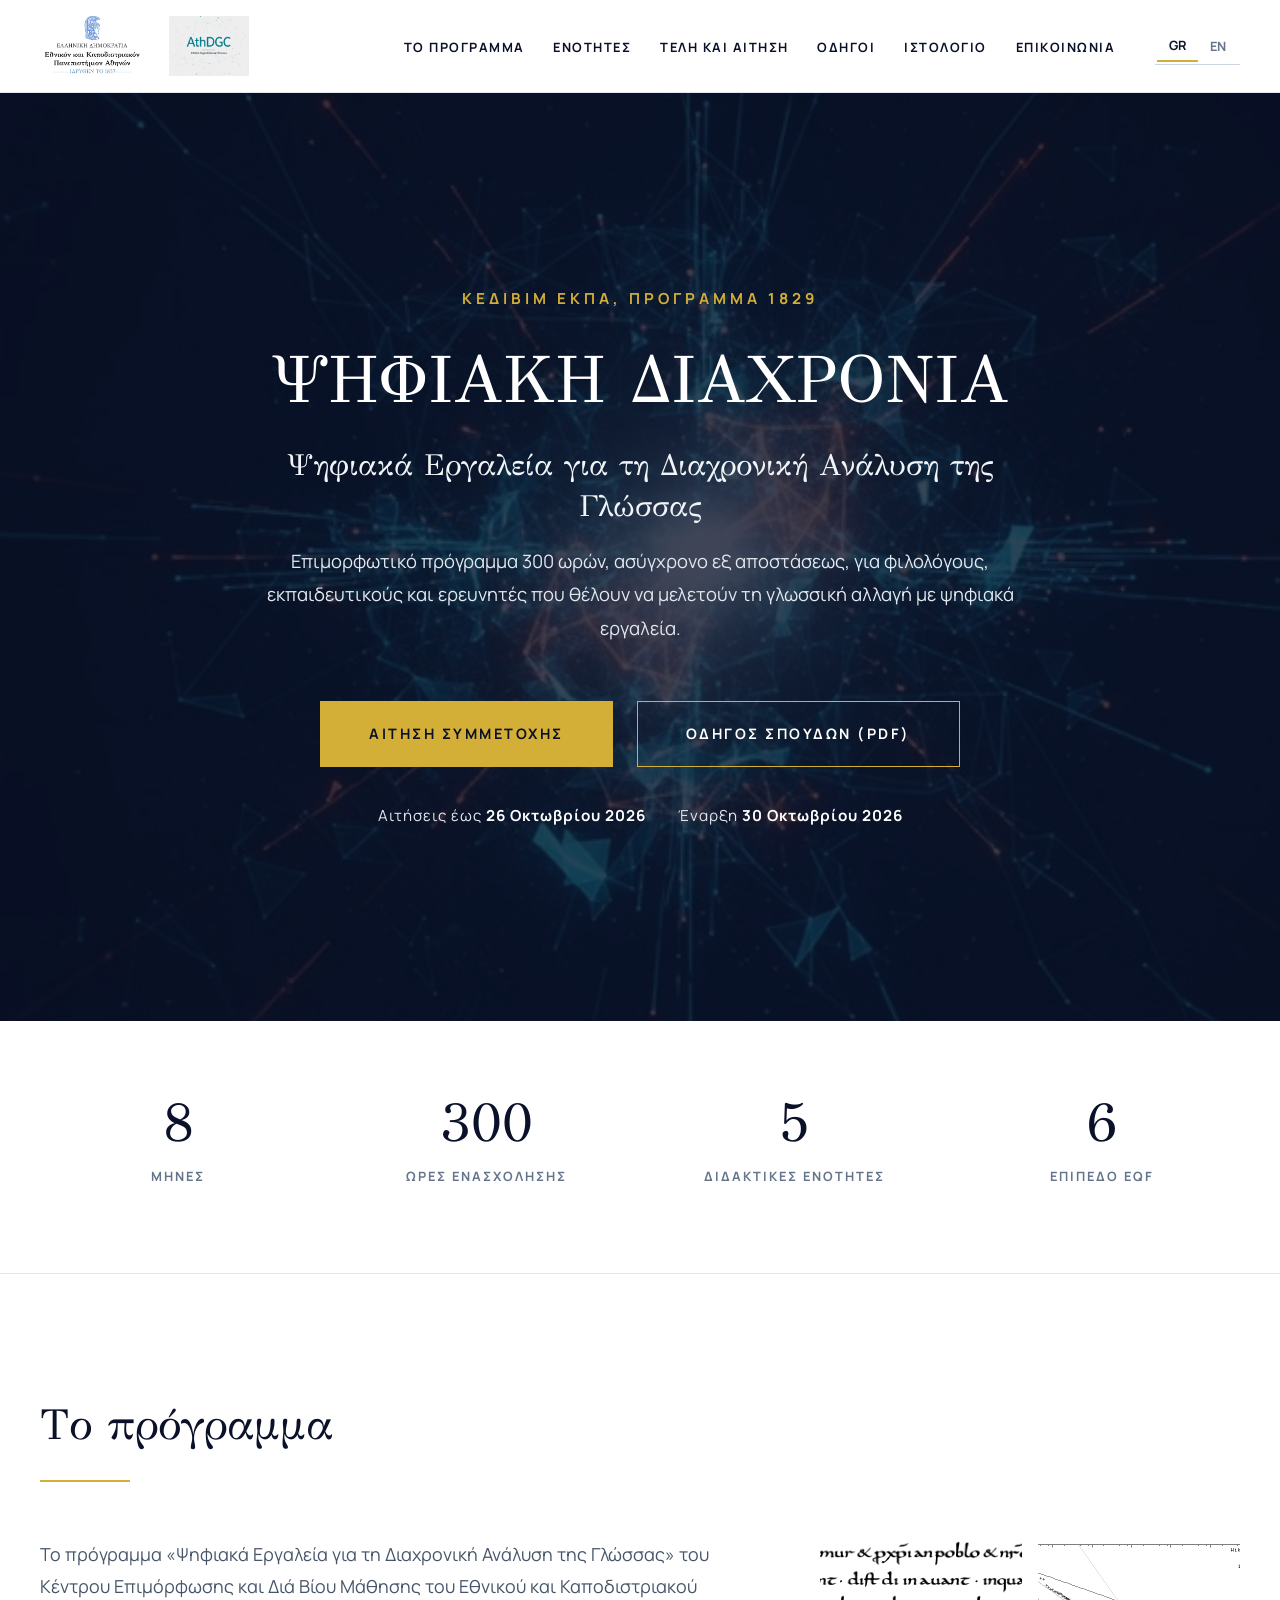
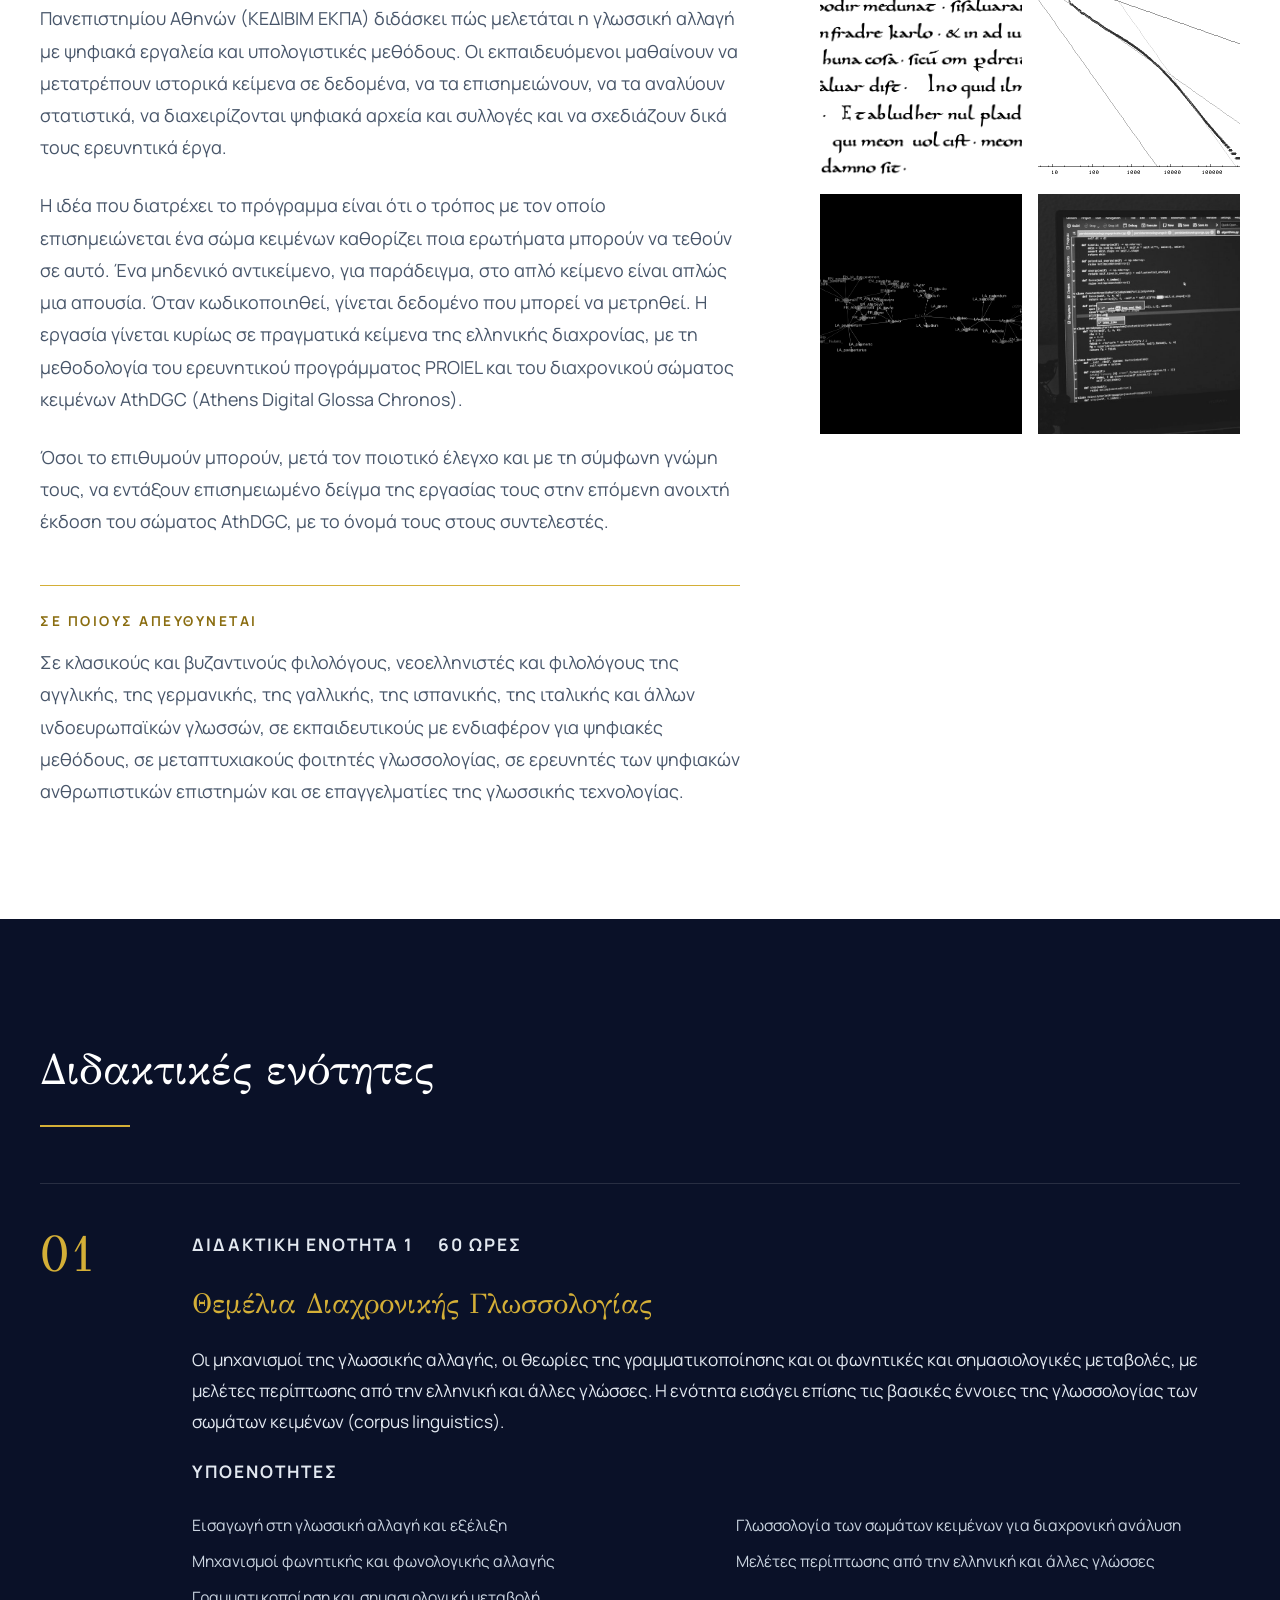
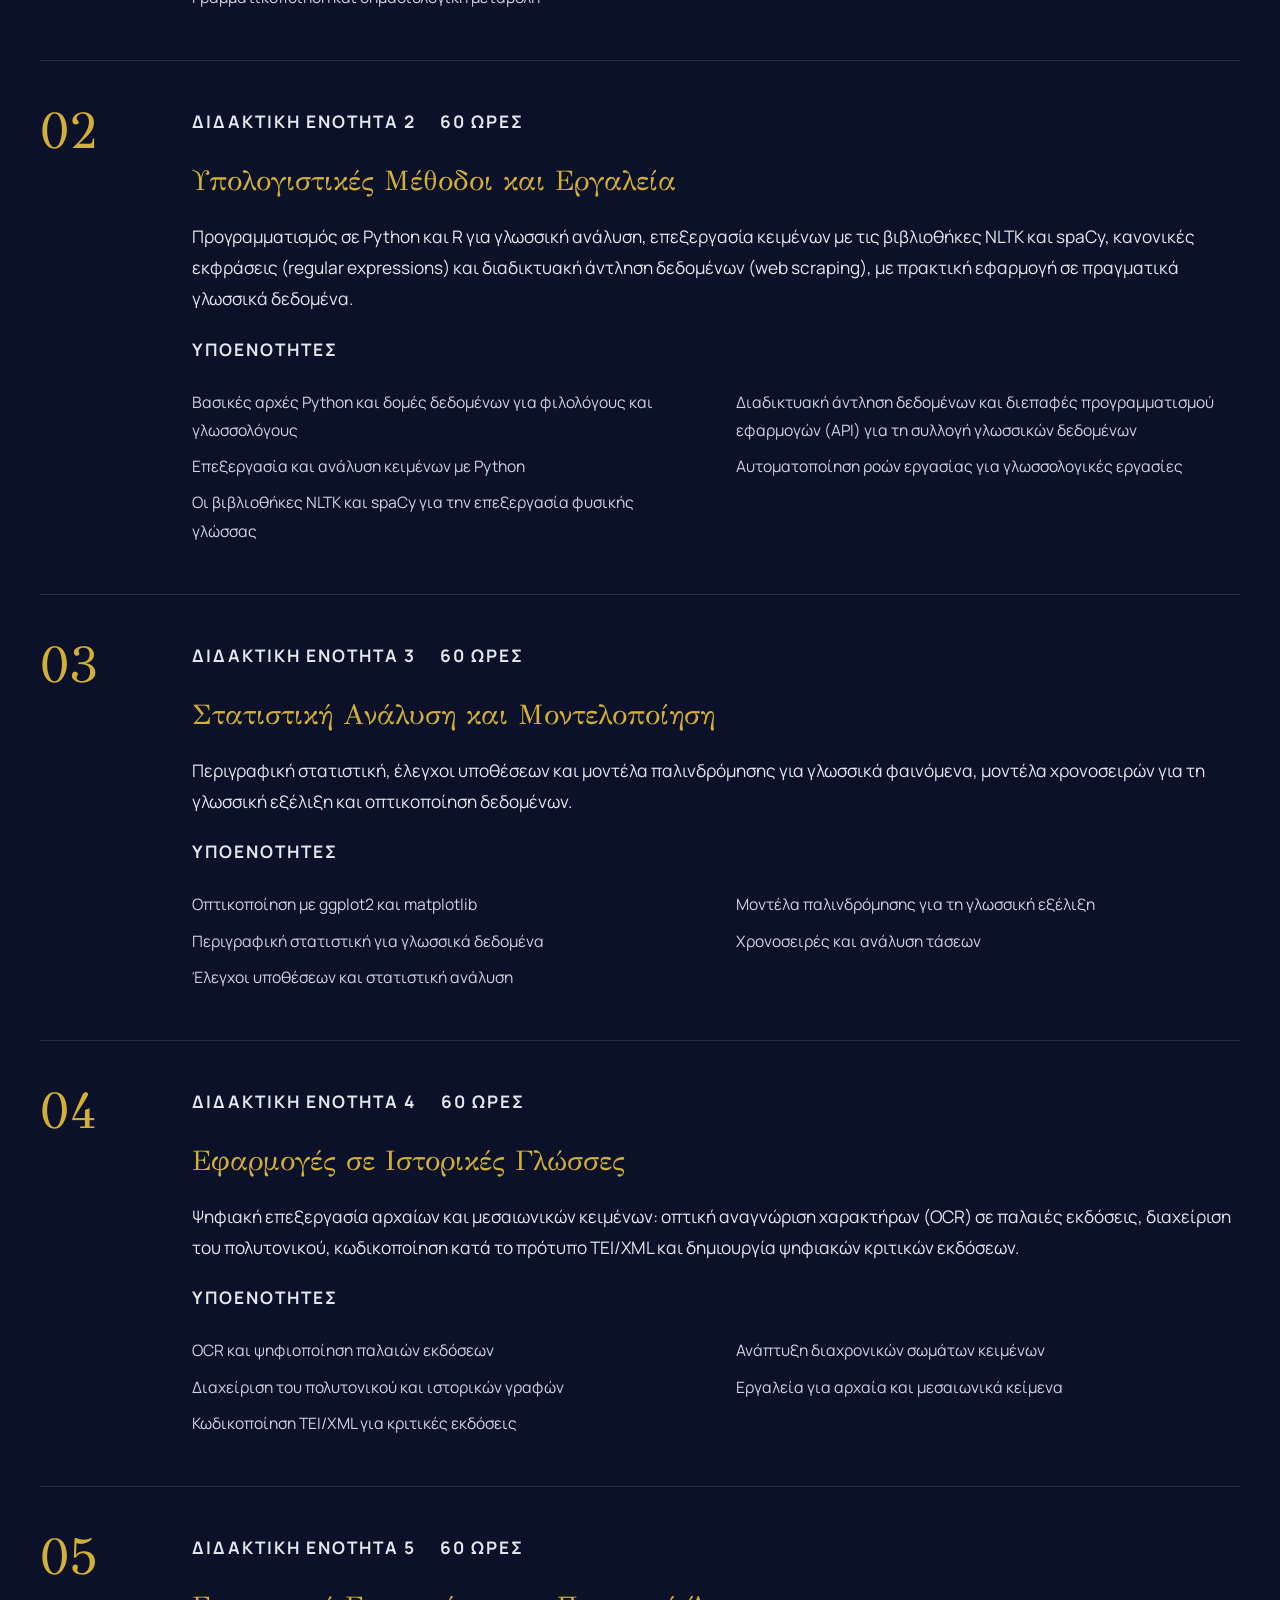
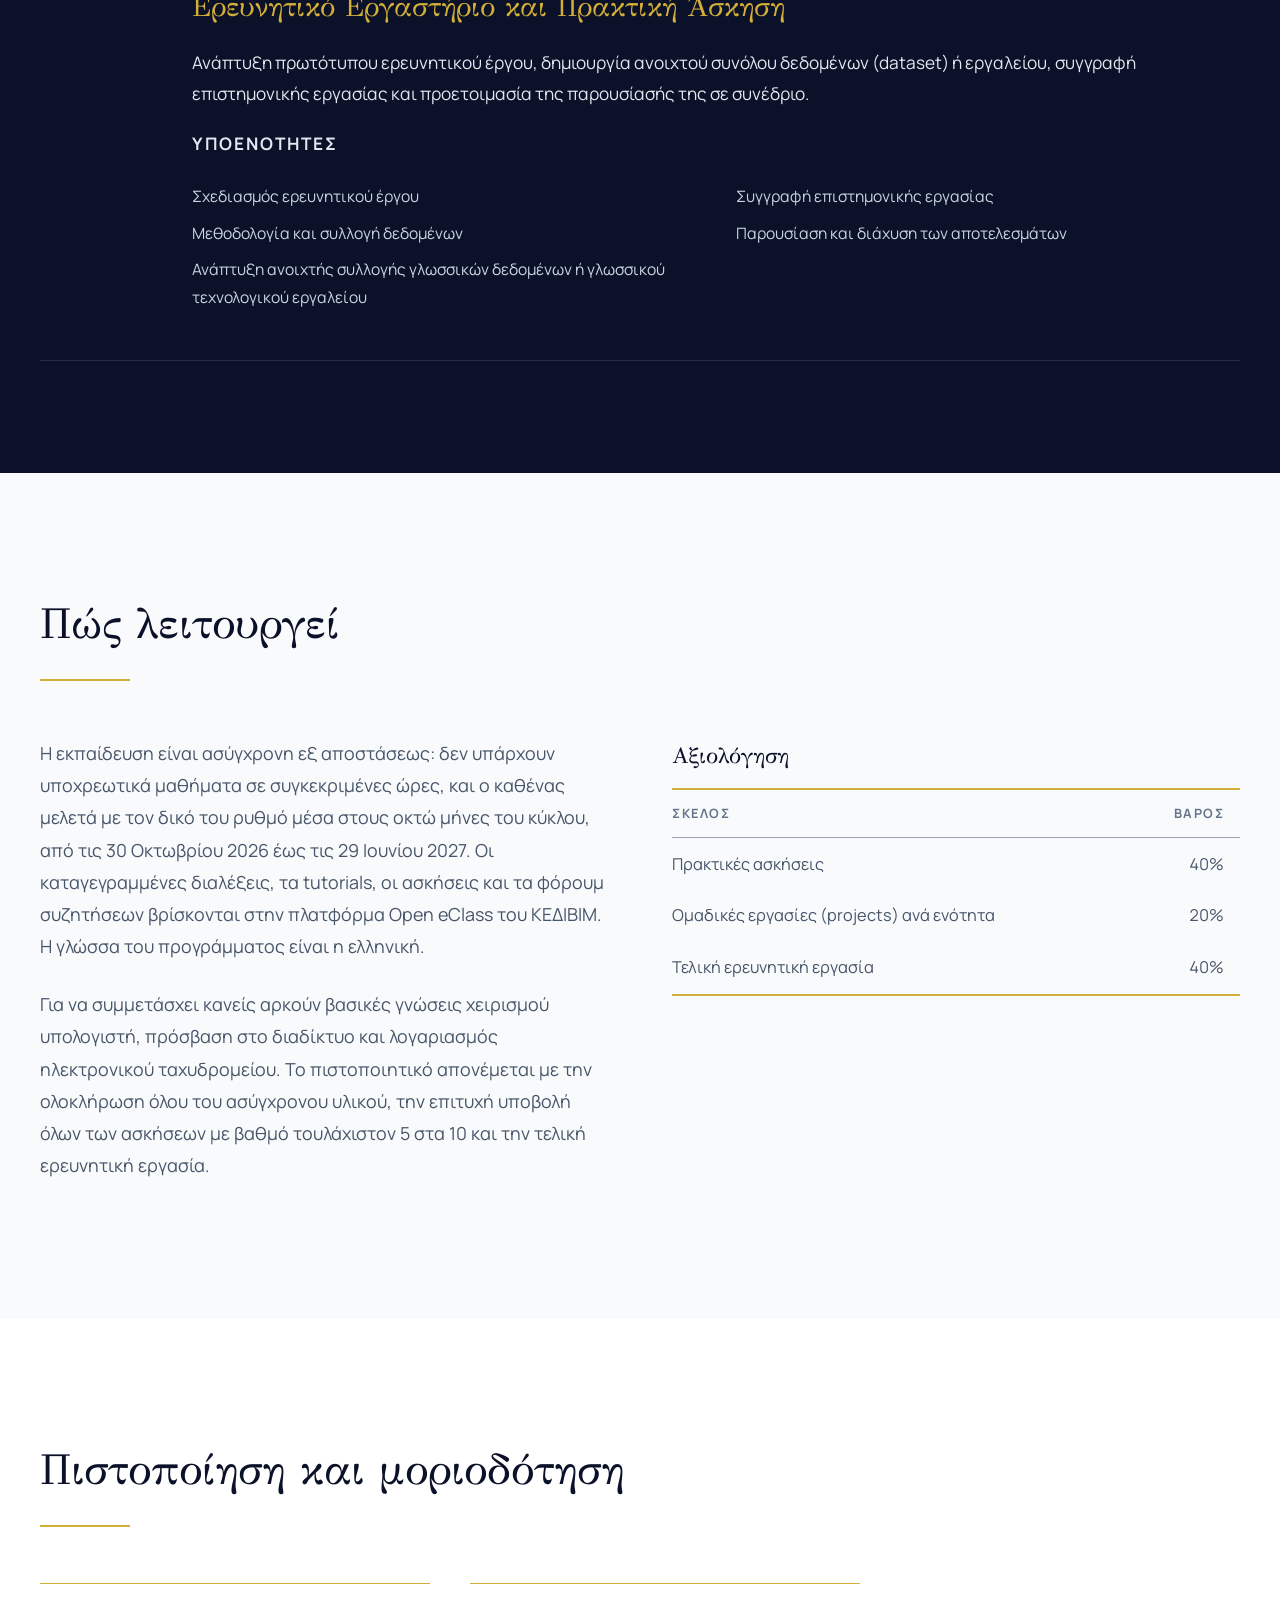
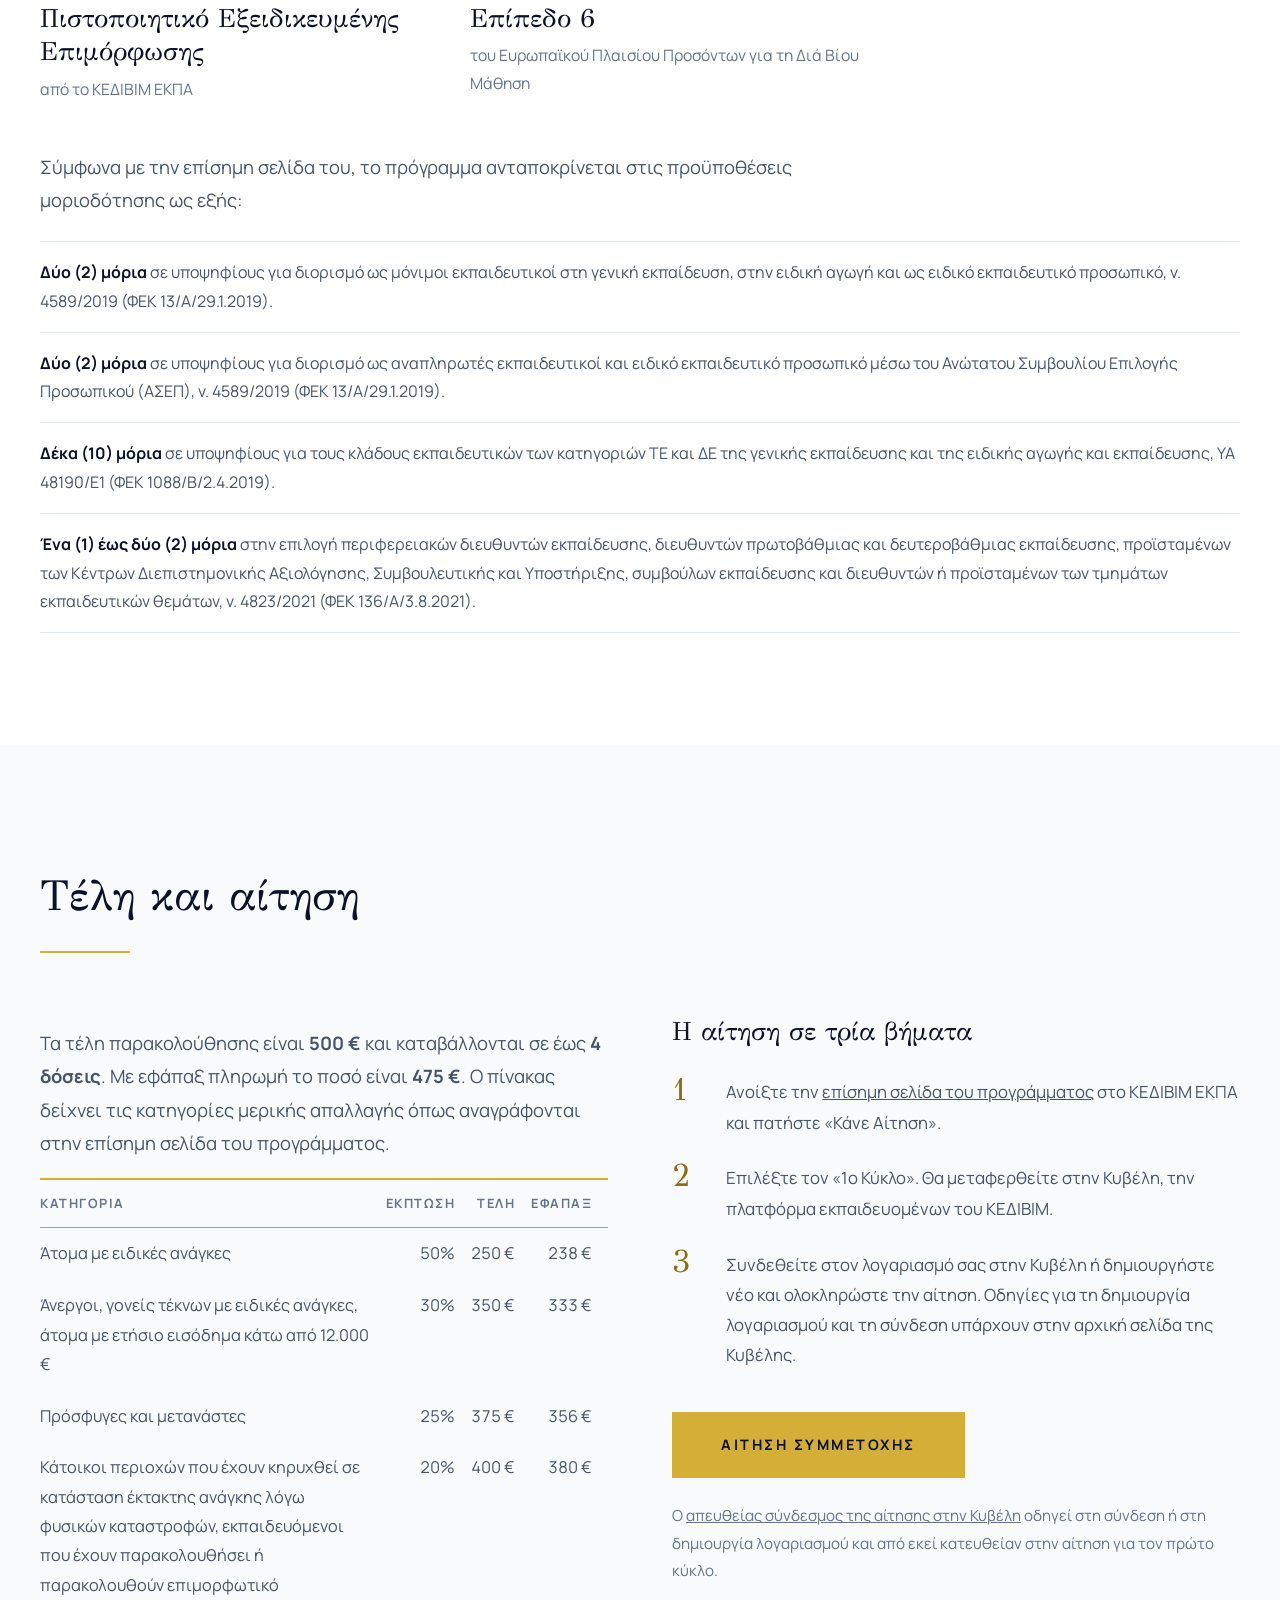
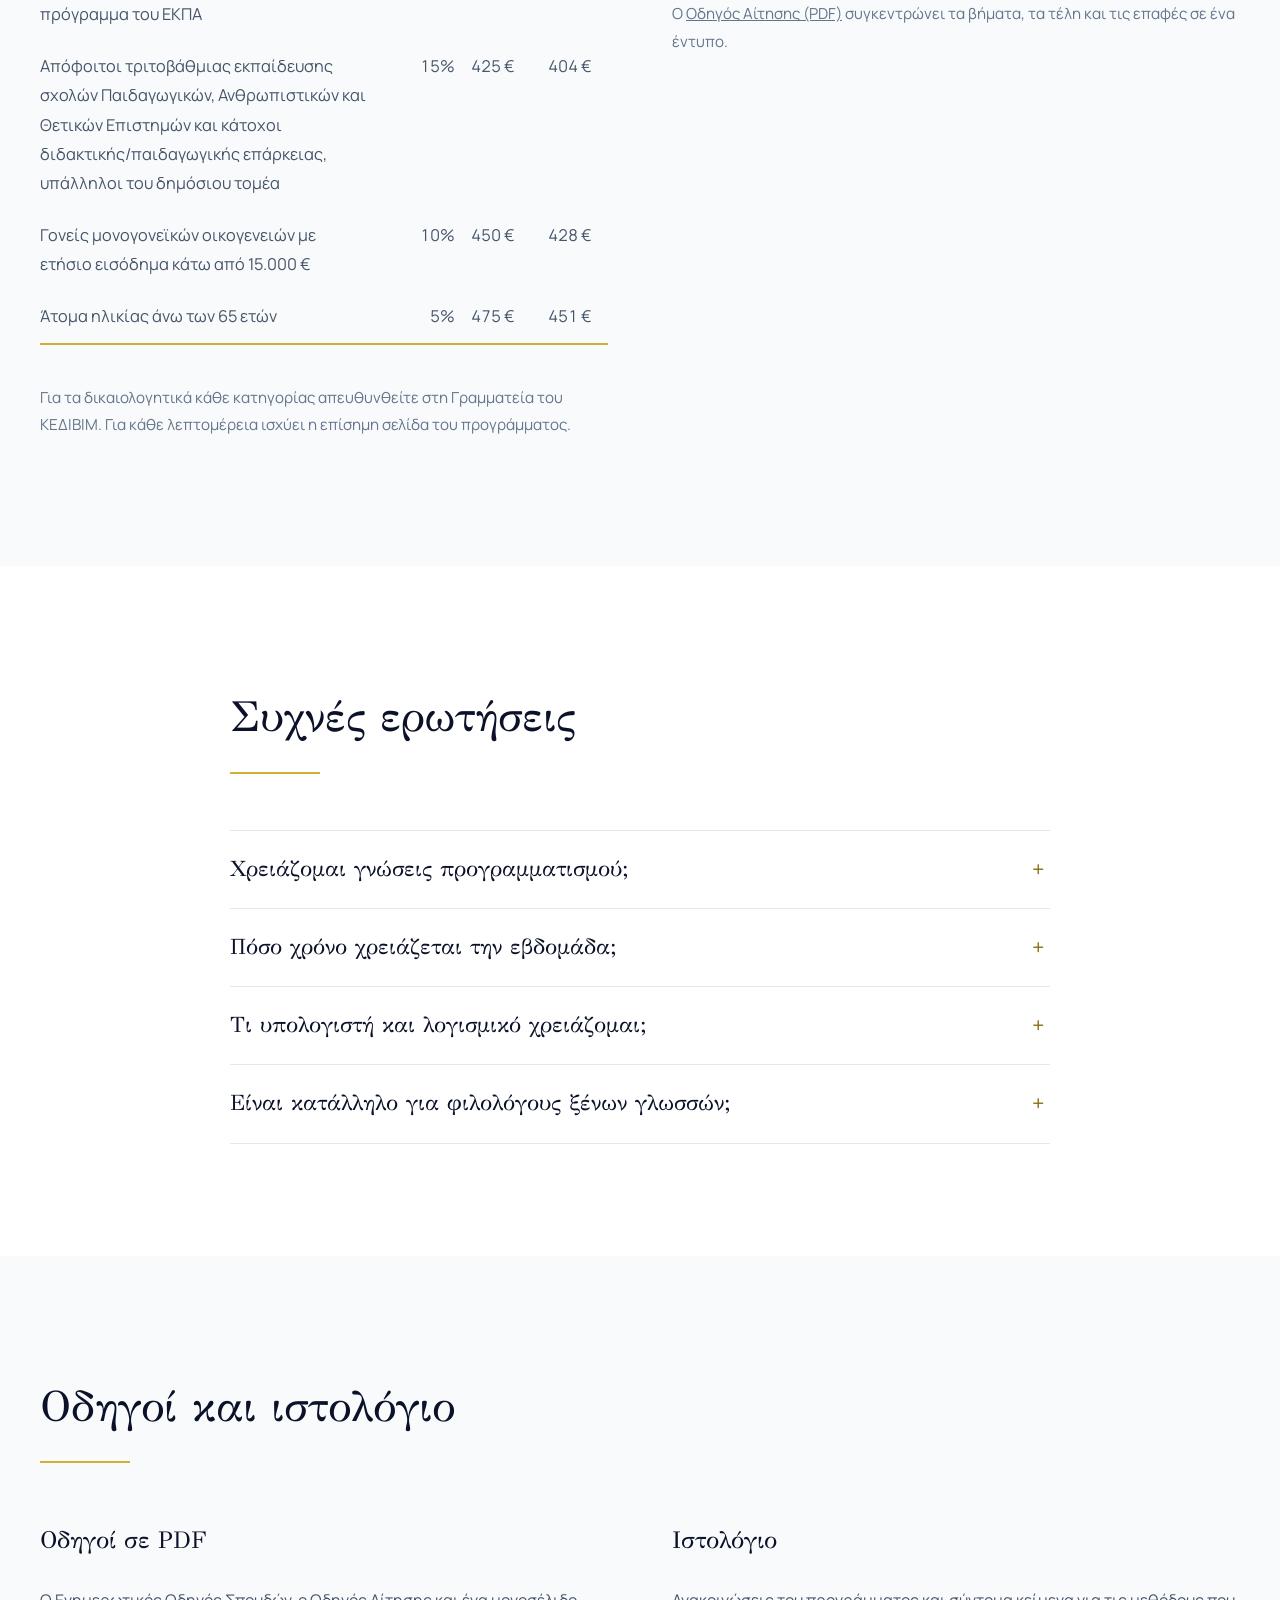
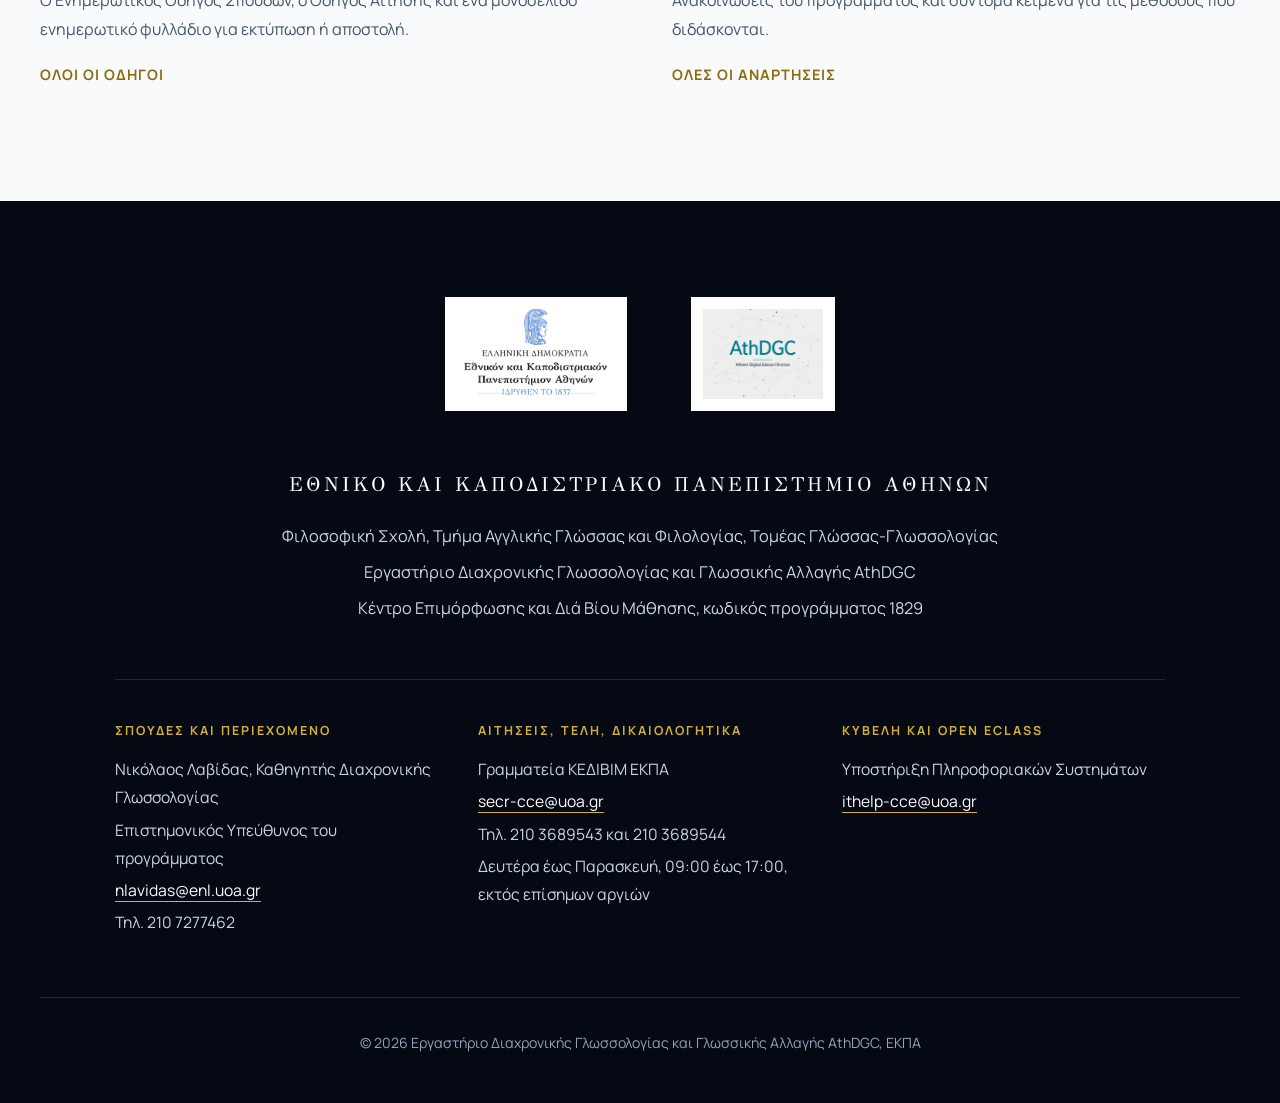
==== commit a043083e: "Απευθείας σύνδεσμος αίτησης στην Κυβέλη στη σελίδα, στο ιστολόγιο και στους οδηγούς" ====
--- a/index.html
+++ b/index.html
@@ -403,8 +403,10 @@
                     </ol>
                     <p class="show-gr" style="margin-top:1rem;"><a class="btn-cta solid" href="https://cce.uoa.gr/courses-detailed/ab9bf254-1eb7-47a3-b3f2-ca1bd76e00a8" target="_blank" rel="noopener">ΑΙΤΗΣΗ ΣΥΜΜΕΤΟΧΗΣ</a></p>
                     <p class="show-en" style="margin-top:1rem;"><a class="btn-cta solid" href="https://cce.uoa.gr/courses-detailed/ab9bf254-1eb7-47a3-b3f2-ca1bd76e00a8" target="_blank" rel="noopener">APPLY</a></p>
-                    <p class="note show-gr" style="margin-top:1.5rem;">Ο <a href="guides/odigos-aitisis-1829.pdf">Οδηγός Αίτησης (PDF)</a> συγκεντρώνει τα βήματα, τα τέλη και τις επαφές σε ένα έντυπο.</p>
-                    <p class="note show-en" style="margin-top:1.5rem;">The <a href="guides/odigos-aitisis-1829.pdf">Application Guide (PDF, in Greek)</a> brings the steps, fees and contacts together in one document.</p>
+                    <p class="note show-gr" style="margin-top:1.5rem;">Ο <a href="https://cybele.cce.uoa.gr/create-multi-cycle-request/cycle/6453ec24-ffd1-4751-9b76-6e6533030c23" target="_blank" rel="noopener">απευθείας σύνδεσμος της αίτησης στην Κυβέλη</a> οδηγεί στη σύνδεση ή στη δημιουργία λογαριασμού και από εκεί κατευθείαν στην αίτηση για τον πρώτο κύκλο.</p>
+                    <p class="note show-en" style="margin-top:1.5rem;">The <a href="https://cybele.cce.uoa.gr/create-multi-cycle-request/cycle/6453ec24-ffd1-4751-9b76-6e6533030c23" target="_blank" rel="noopener">direct application link on Cybele</a> takes you to log in or create an account, and from there straight to the application for the first cycle.</p>
+                    <p class="note show-gr" style="margin-top:1rem;">Ο <a href="guides/odigos-aitisis-1829.pdf">Οδηγός Αίτησης (PDF)</a> συγκεντρώνει τα βήματα, τα τέλη και τις επαφές σε ένα έντυπο.</p>
+                    <p class="note show-en" style="margin-top:1rem;">The <a href="guides/odigos-aitisis-1829.pdf">Application Guide (PDF, in Greek)</a> brings the steps, fees and contacts together in one document.</p>
                 </div>
             </div>
         </div>
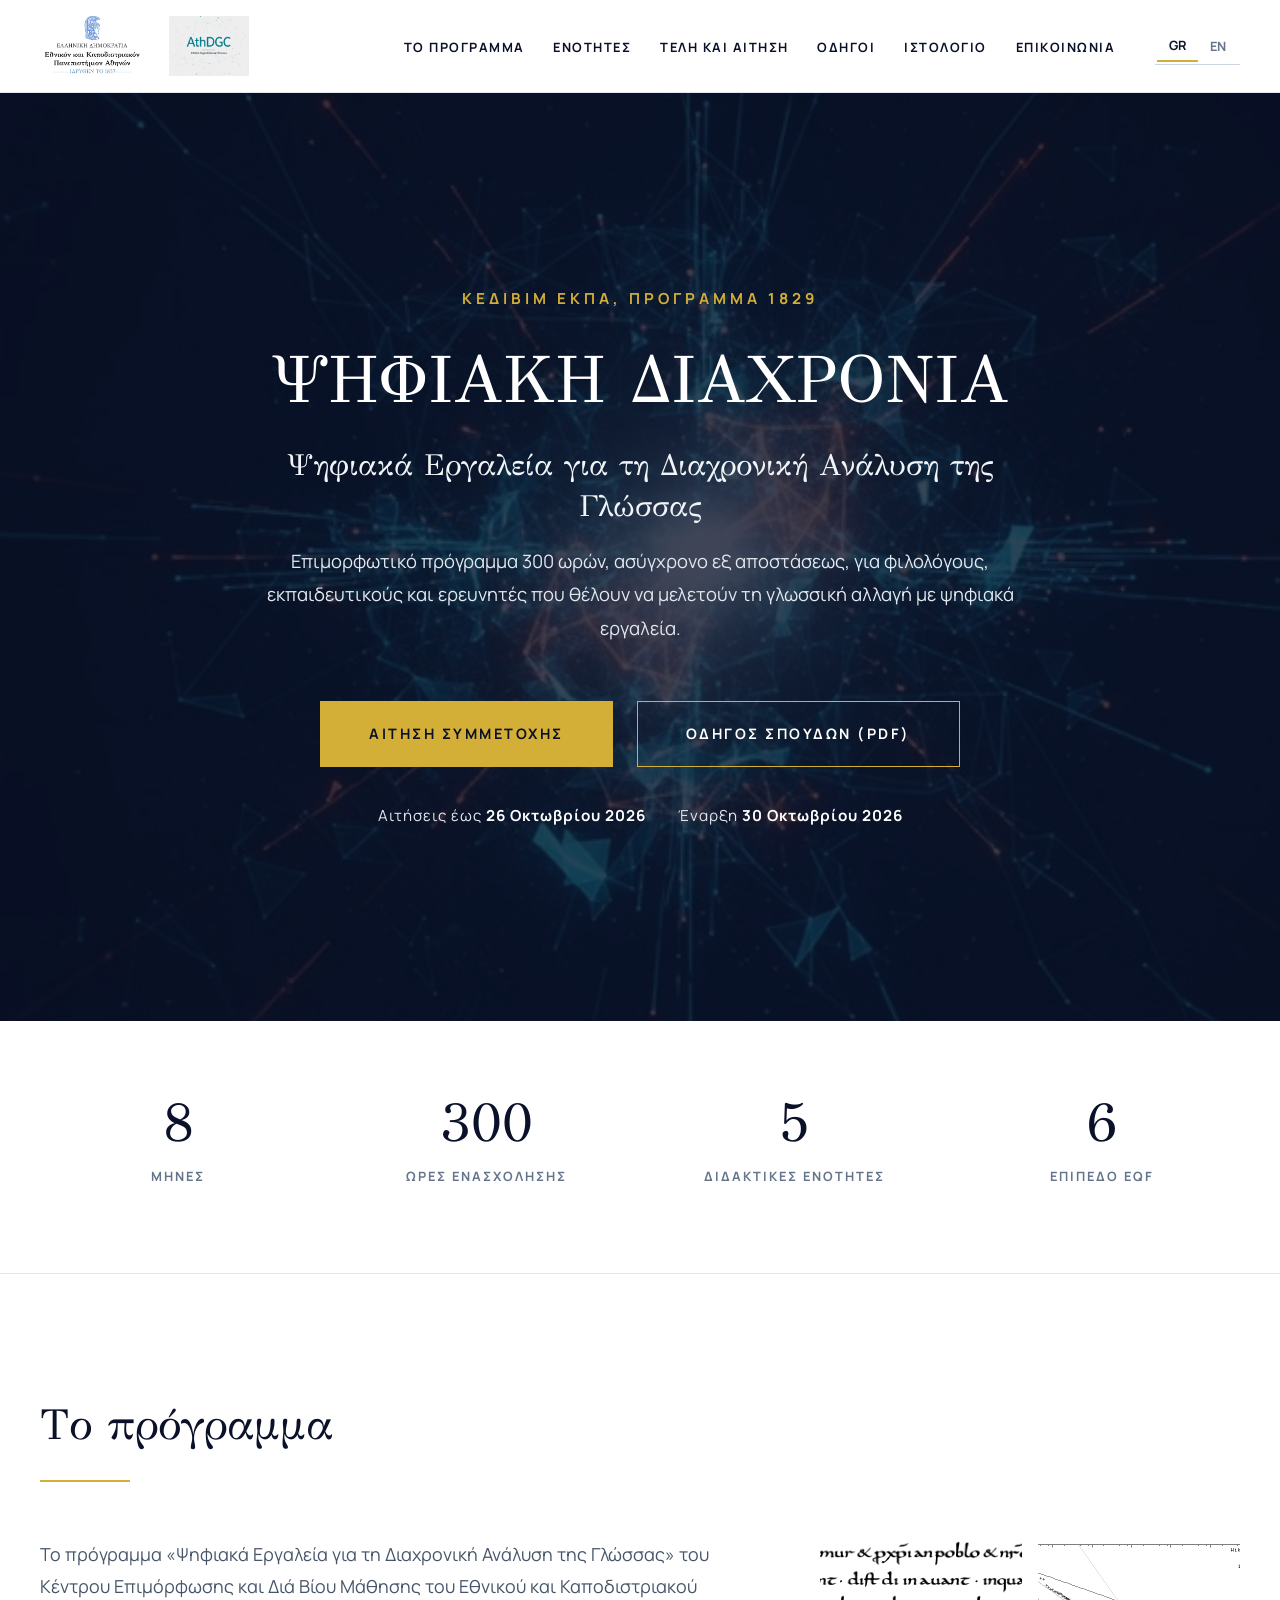
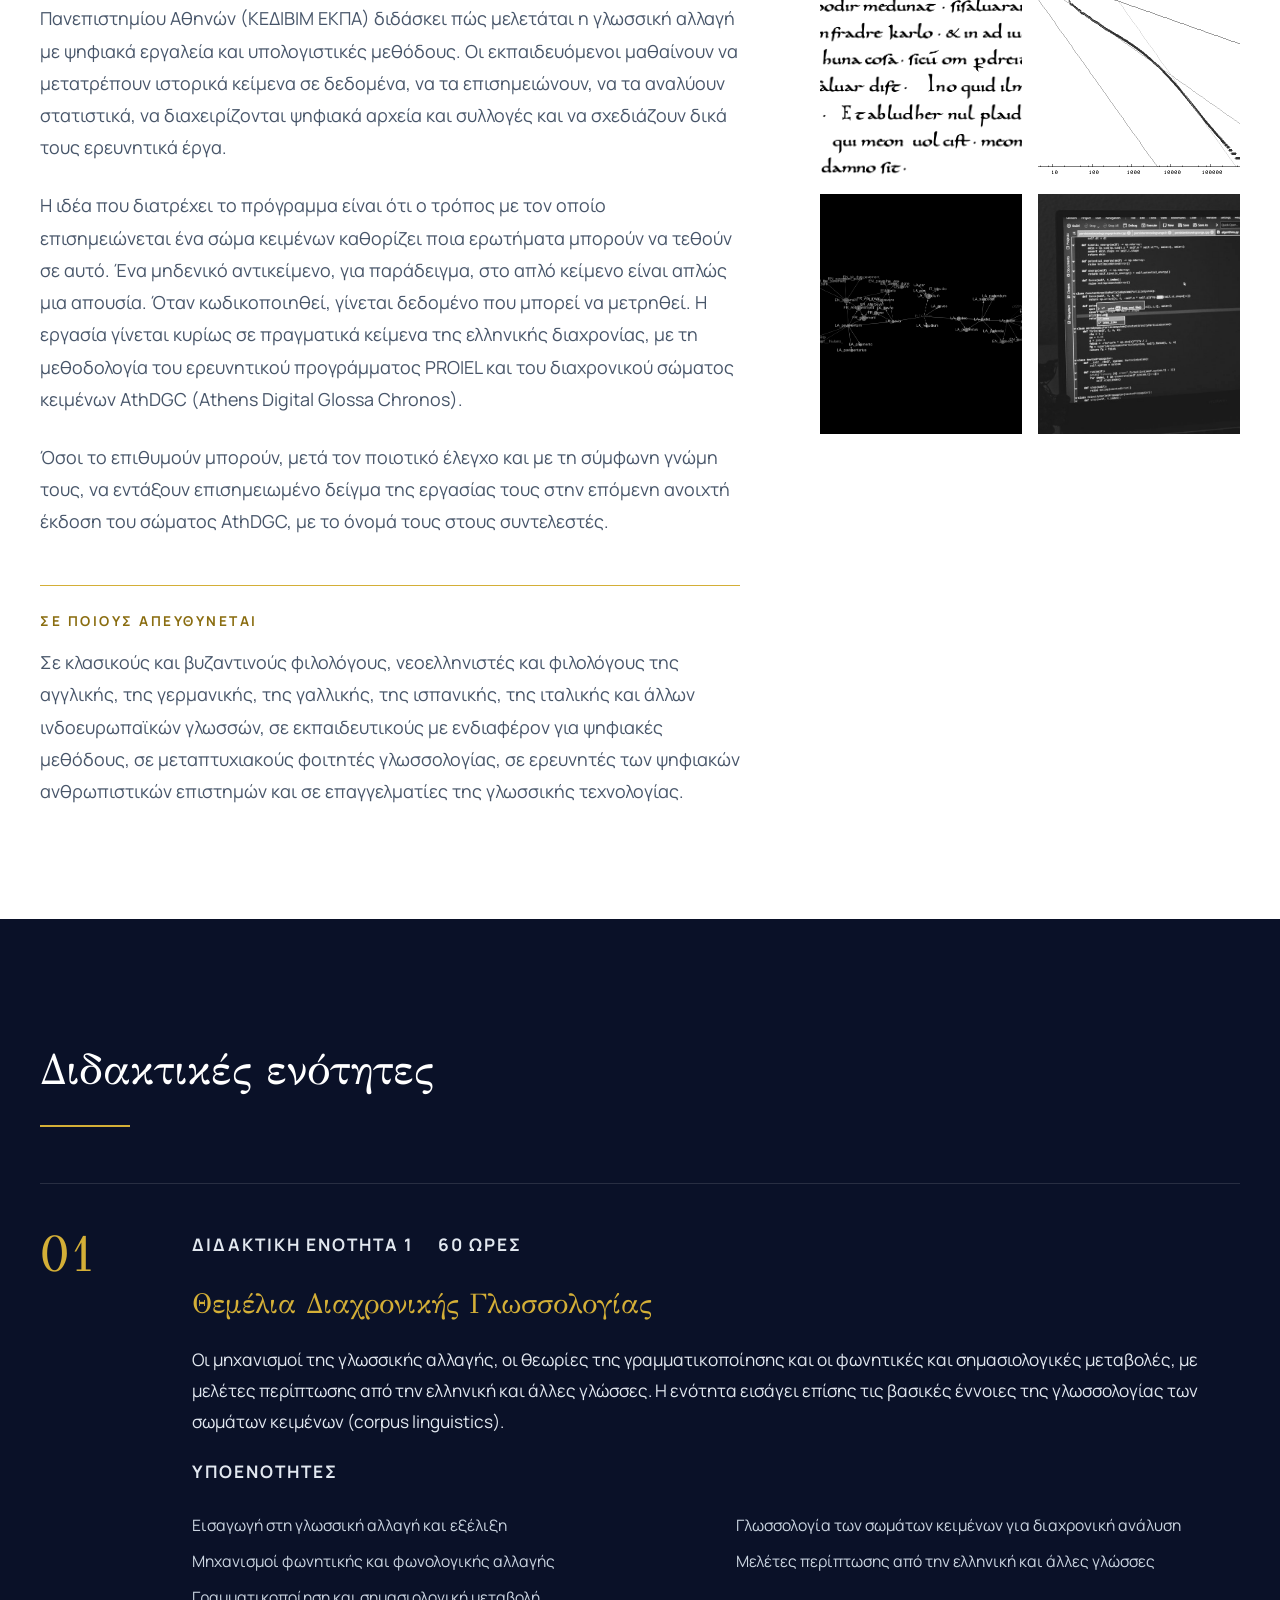
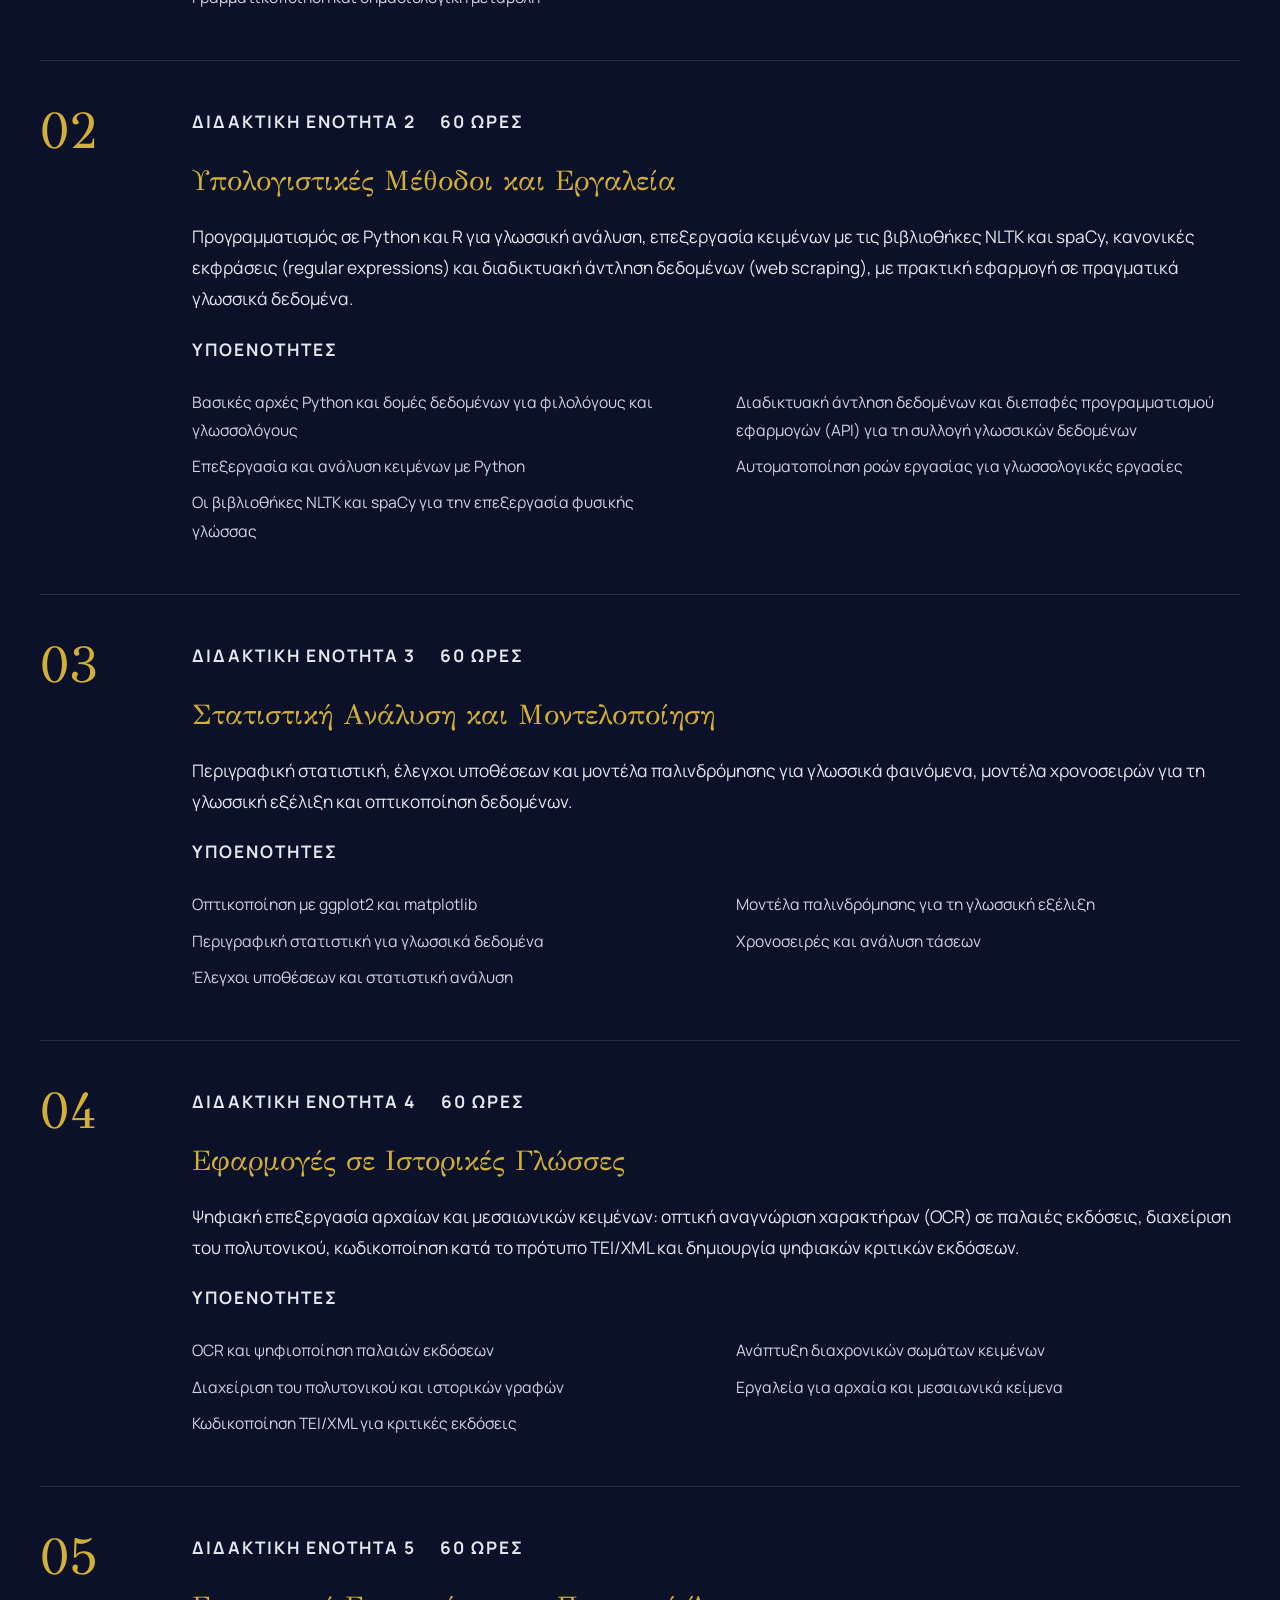
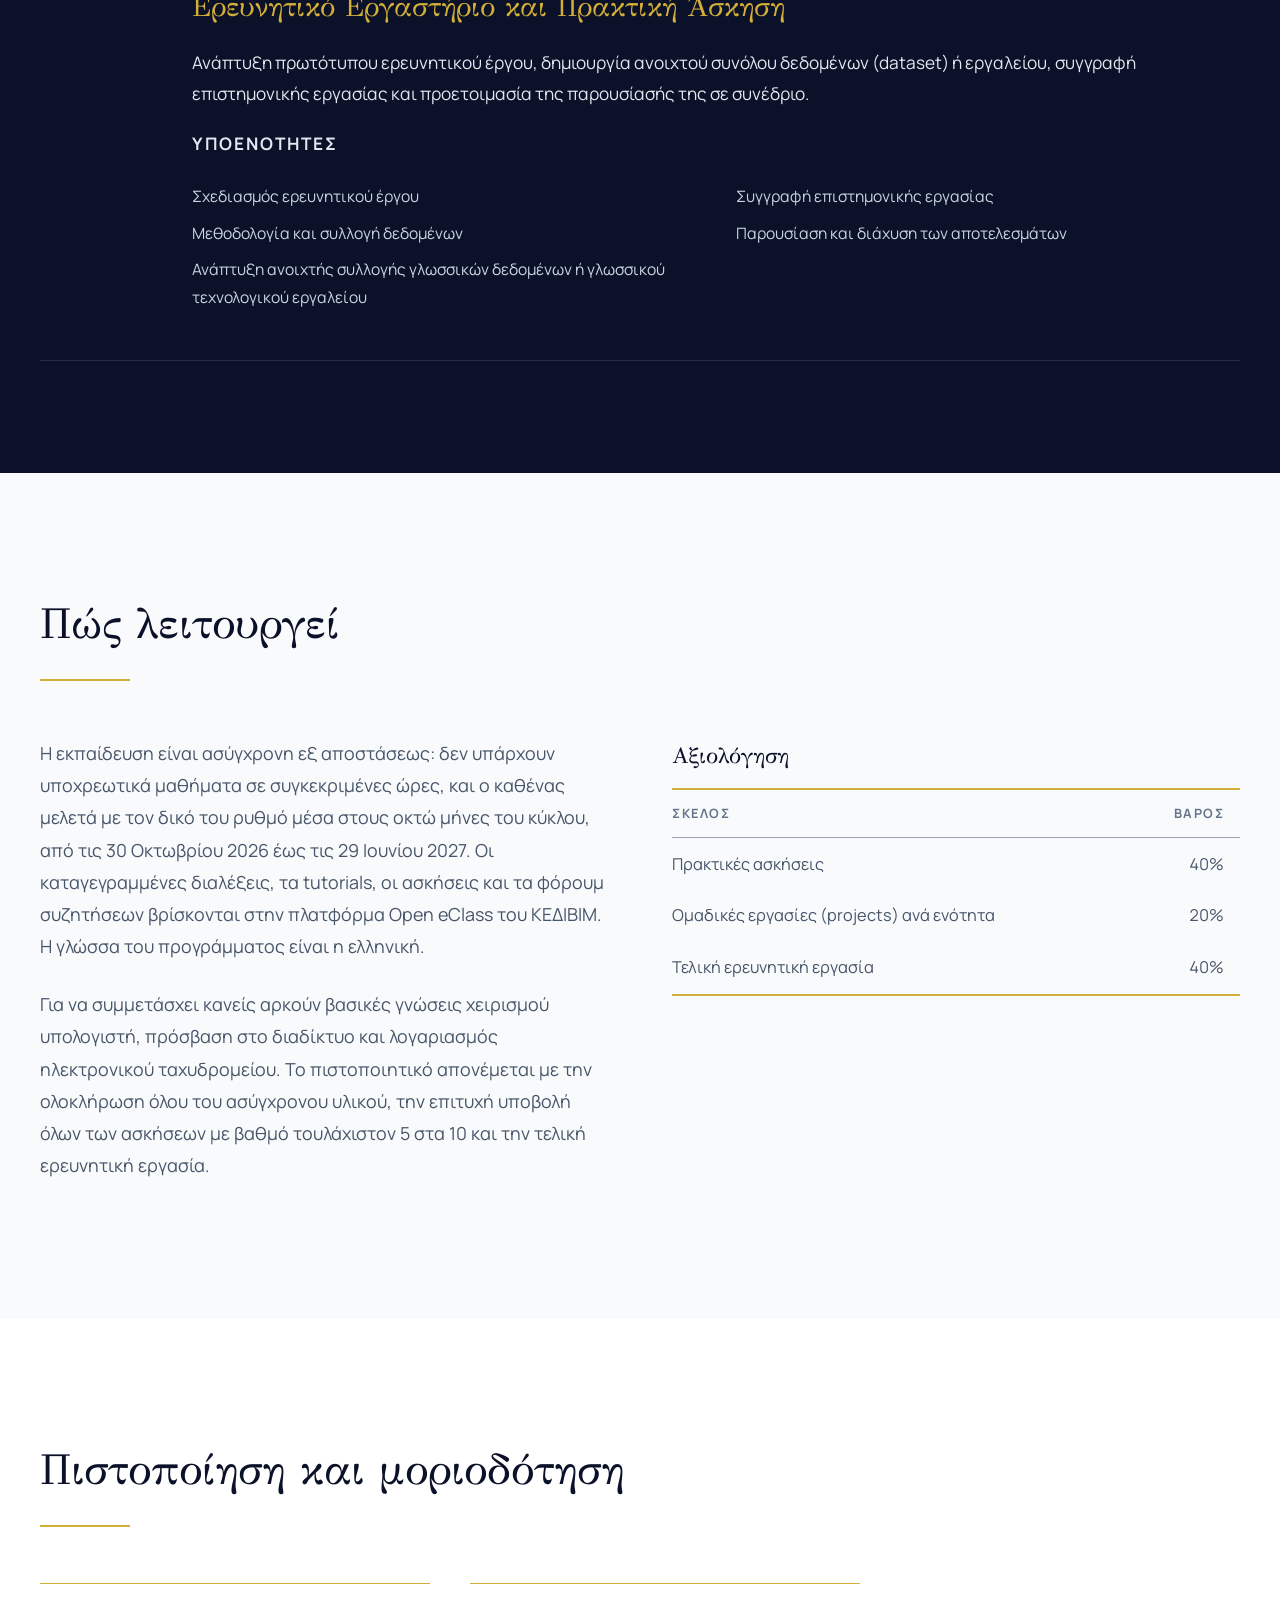
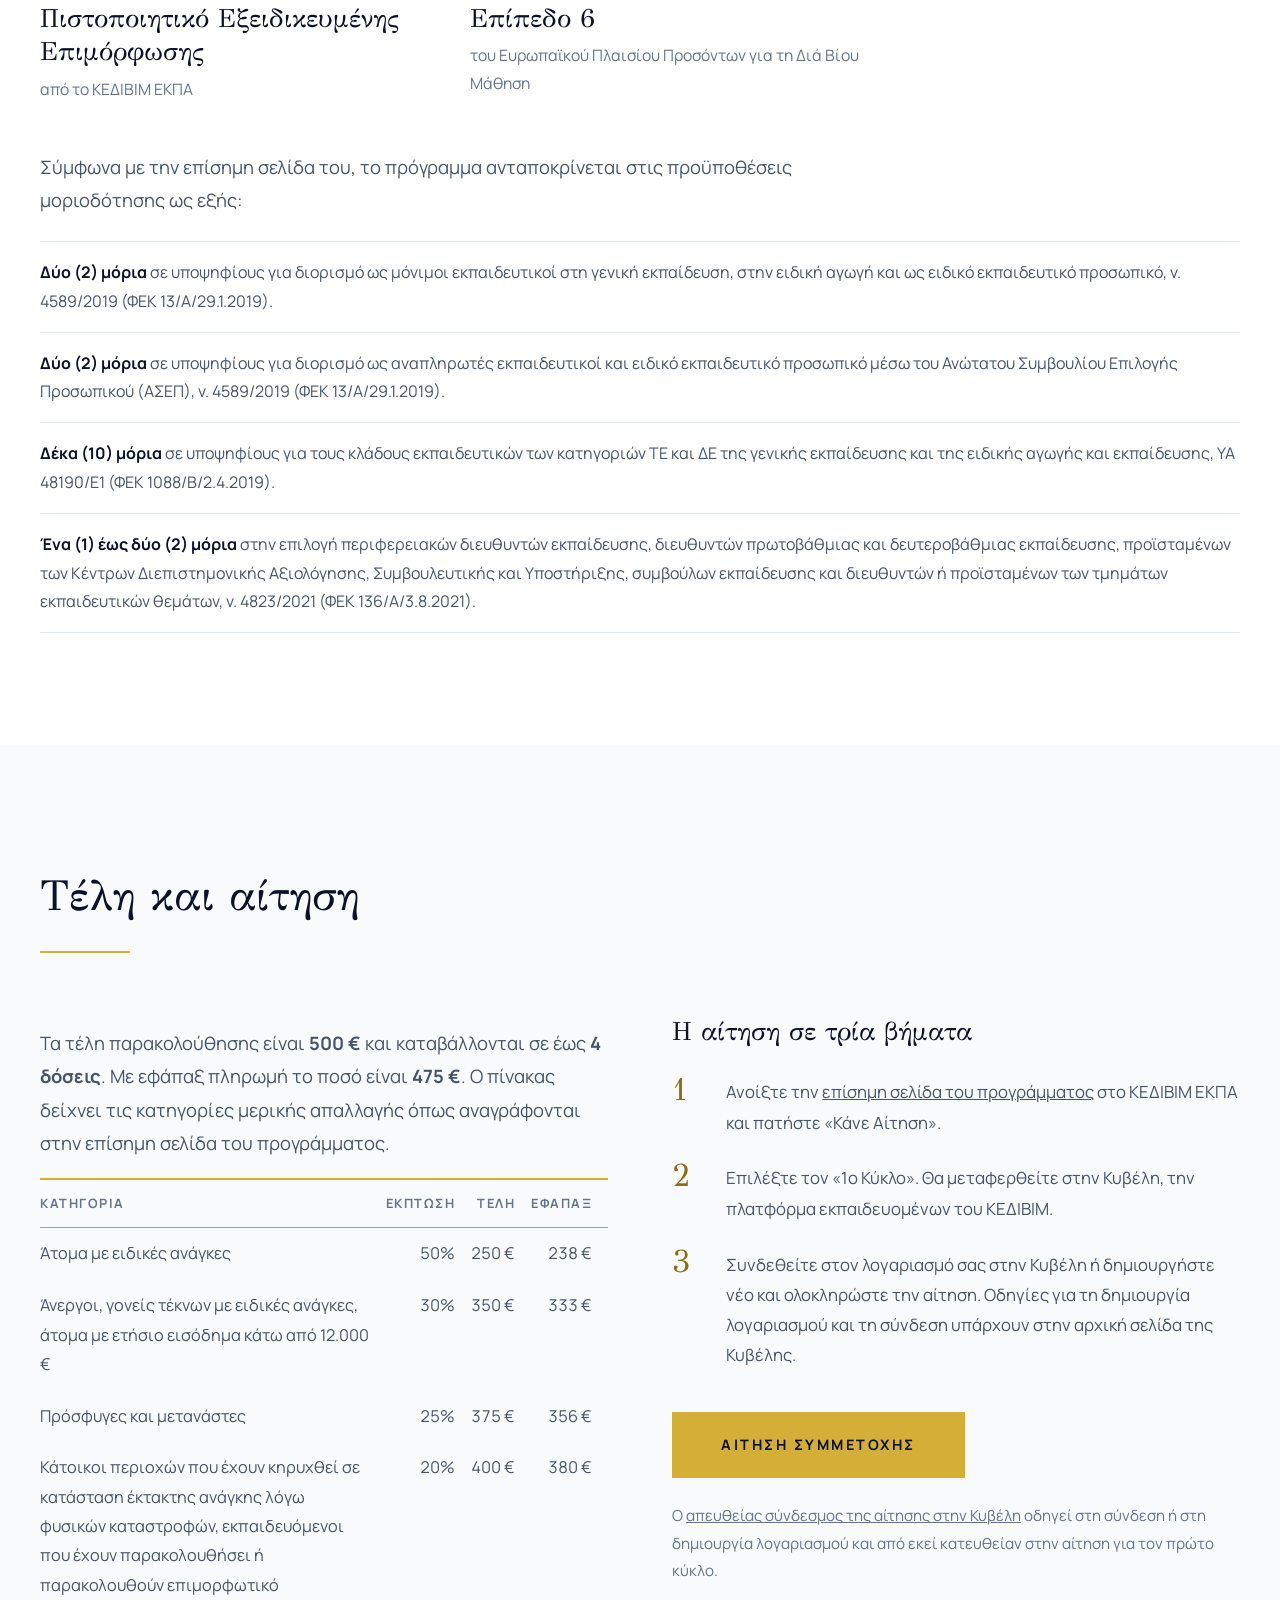
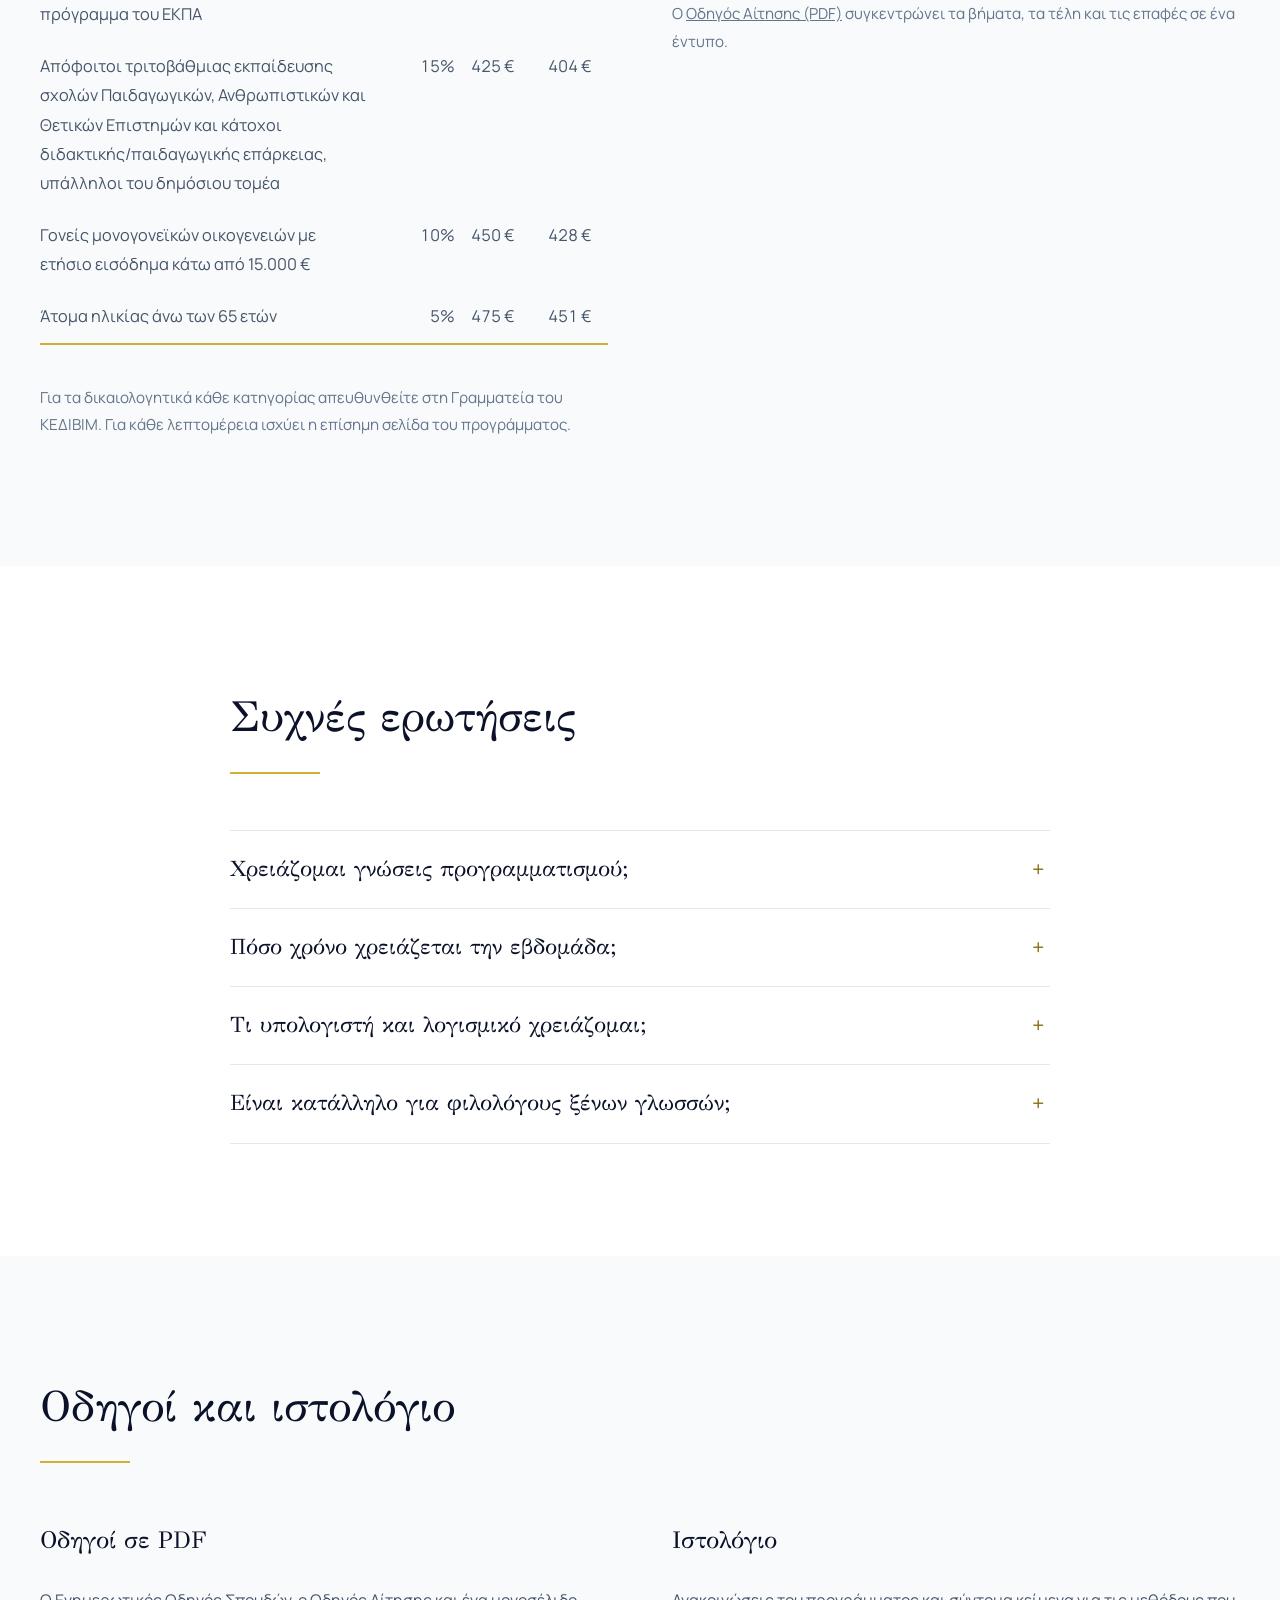
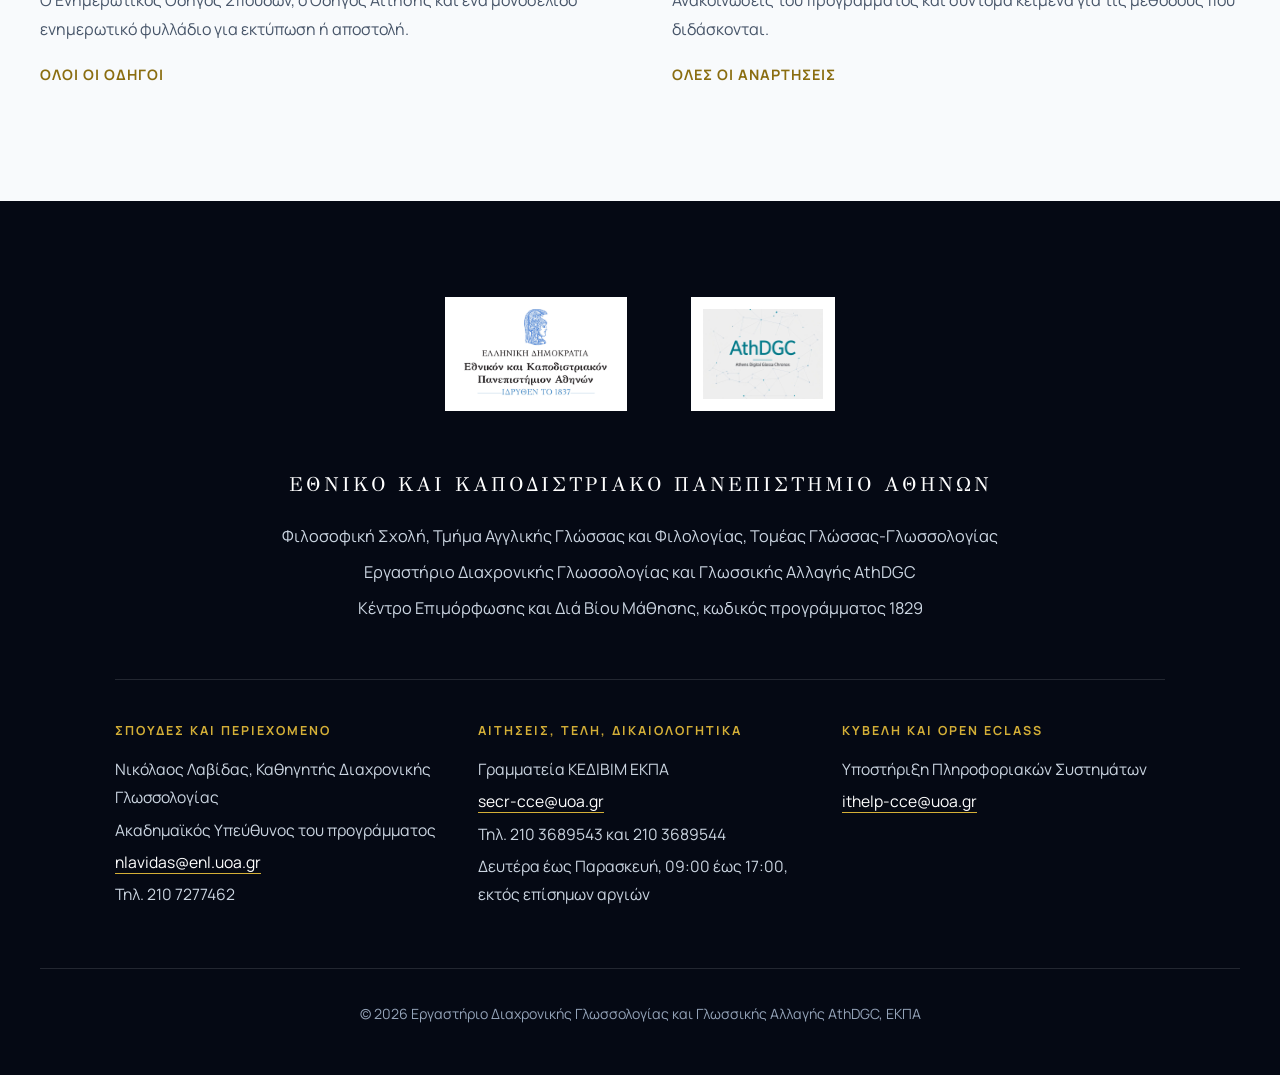
==== commit 2e565046: "Τίτλος ρόλου: Ακαδημαϊκός Υπεύθυνος (Academic Head) σε σελίδα, ιστολόγιο, οδηγούς και README" ====
--- a/index.html
+++ b/index.html
@@ -500,7 +500,7 @@
                     <div>
                         <h3><span class="show-gr">ΣΠΟΥΔΕΣ ΚΑΙ ΠΕΡΙΕΧΟΜΕΝΟ</span><span class="show-en">STUDIES AND CONTENT</span></h3>
                         <p><span class="show-gr">Νικόλαος Λαβίδας, Καθηγητής Διαχρονικής Γλωσσολογίας</span><span class="show-en">Nikolaos Lavidas, Professor of Diachronic Linguistics</span></p>
-                        <p><span class="show-gr">Επιστημονικός Υπεύθυνος του προγράμματος</span><span class="show-en">Academic Coordinator of the programme</span></p>
+                        <p><span class="show-gr">Ακαδημαϊκός Υπεύθυνος του προγράμματος</span><span class="show-en">Academic Head of the programme</span></p>
                         <p><a href="mailto:nlavidas@enl.uoa.gr">nlavidas@enl.uoa.gr</a></p>
                         <p><span class="show-gr">Τηλ. 210 7277462</span><span class="show-en">Tel. +30 210 7277462</span></p>
                     </div>
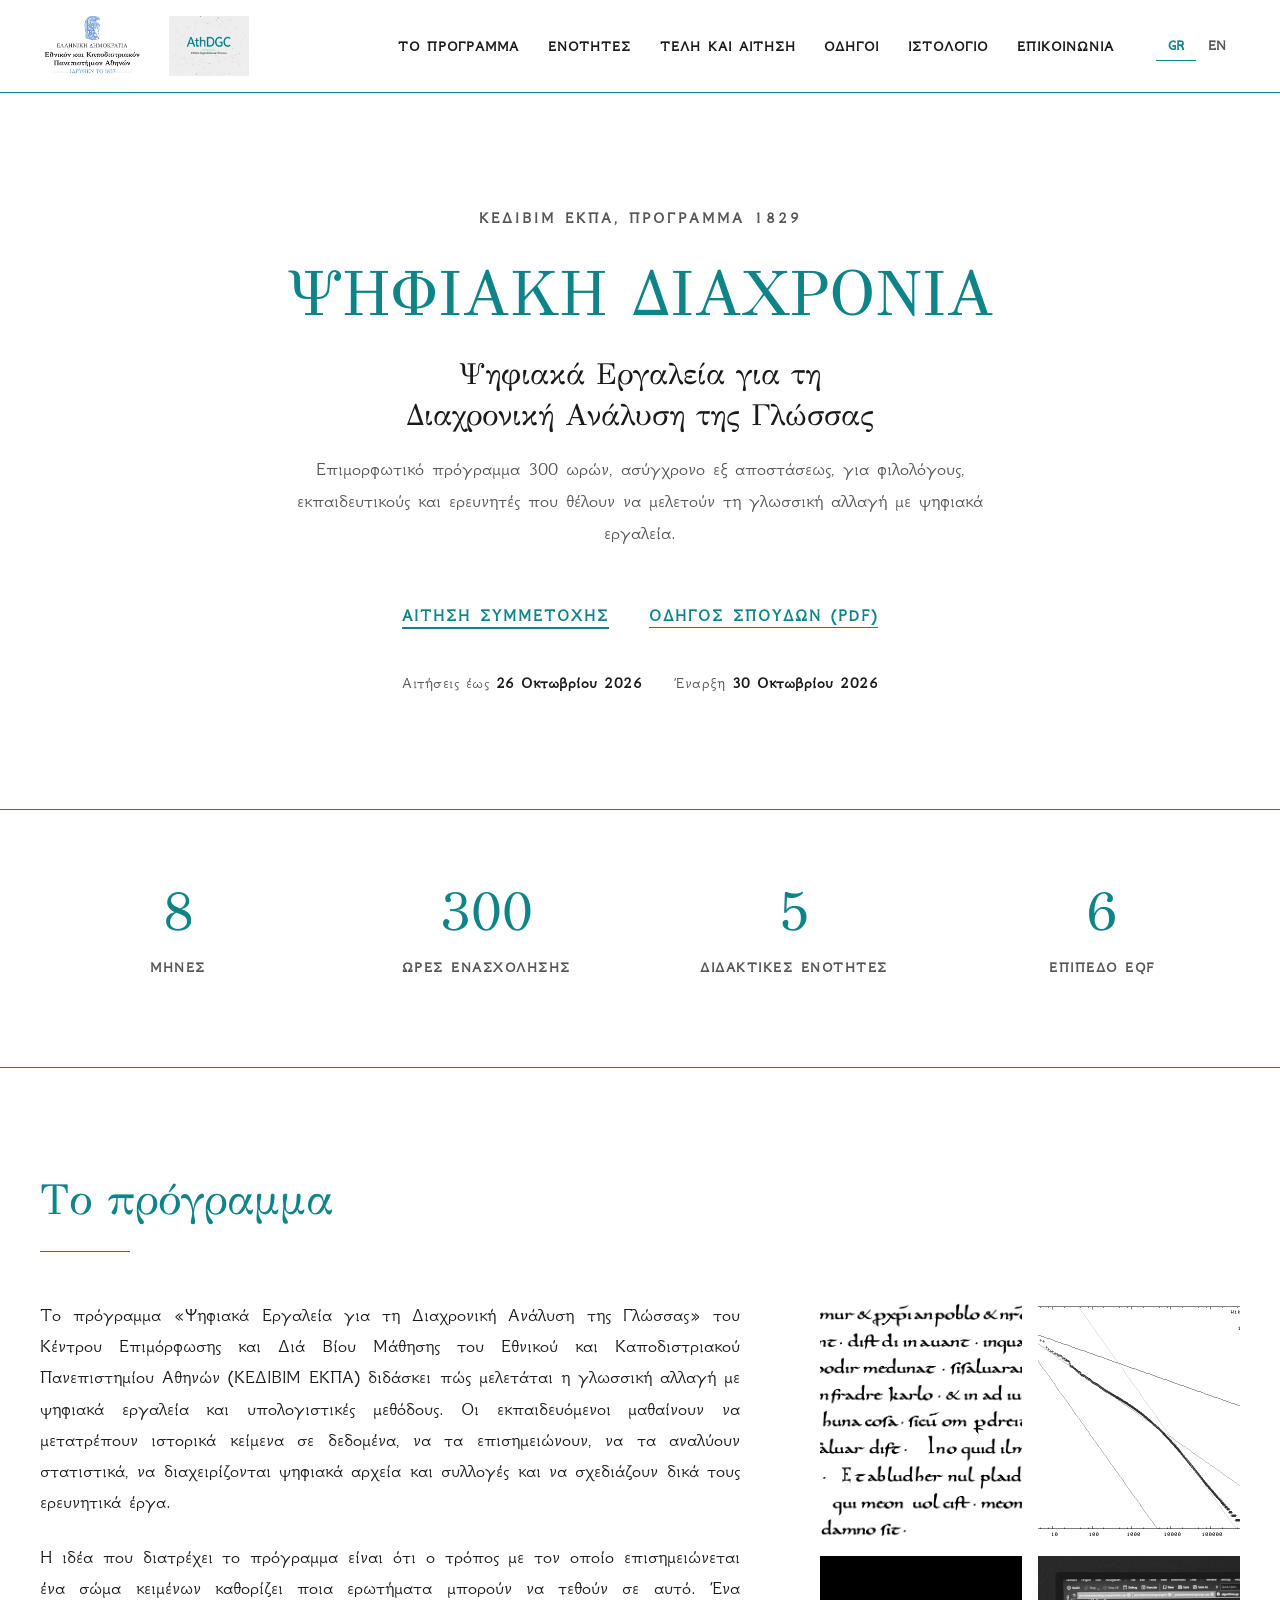
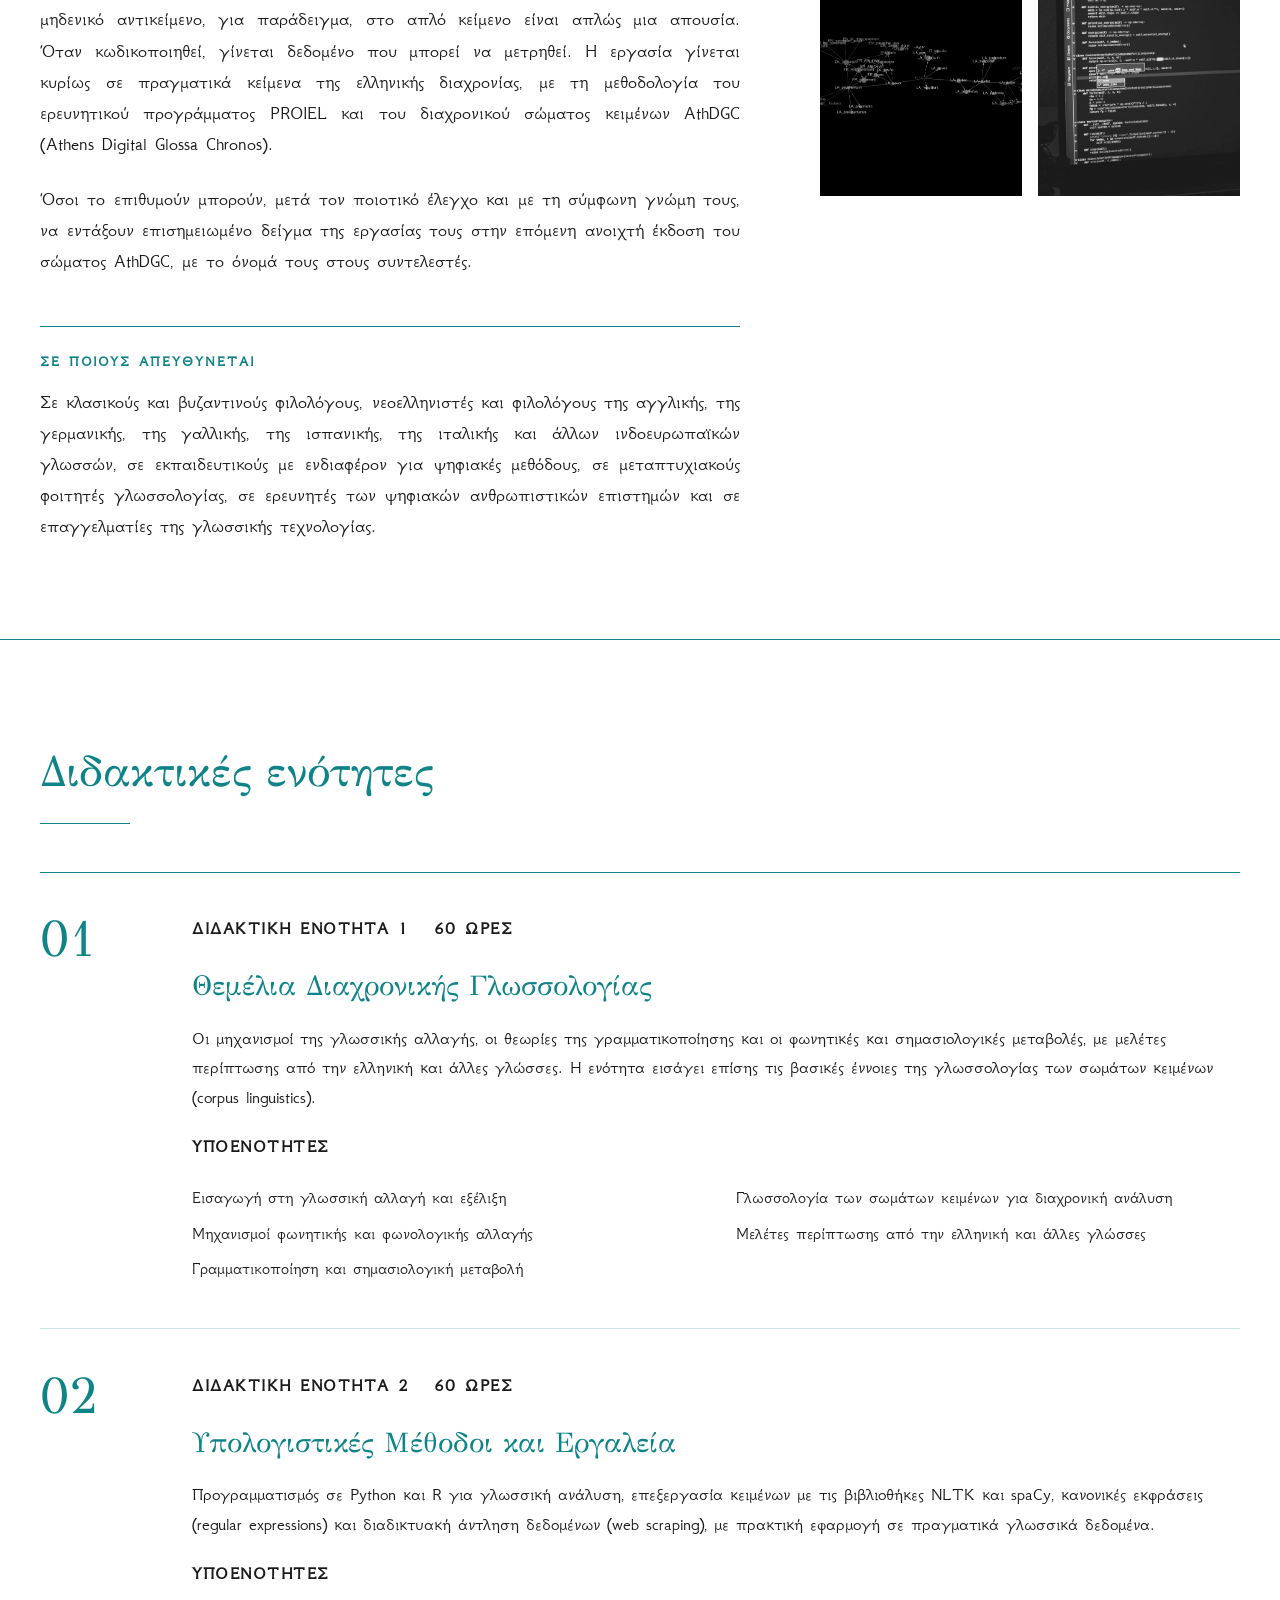
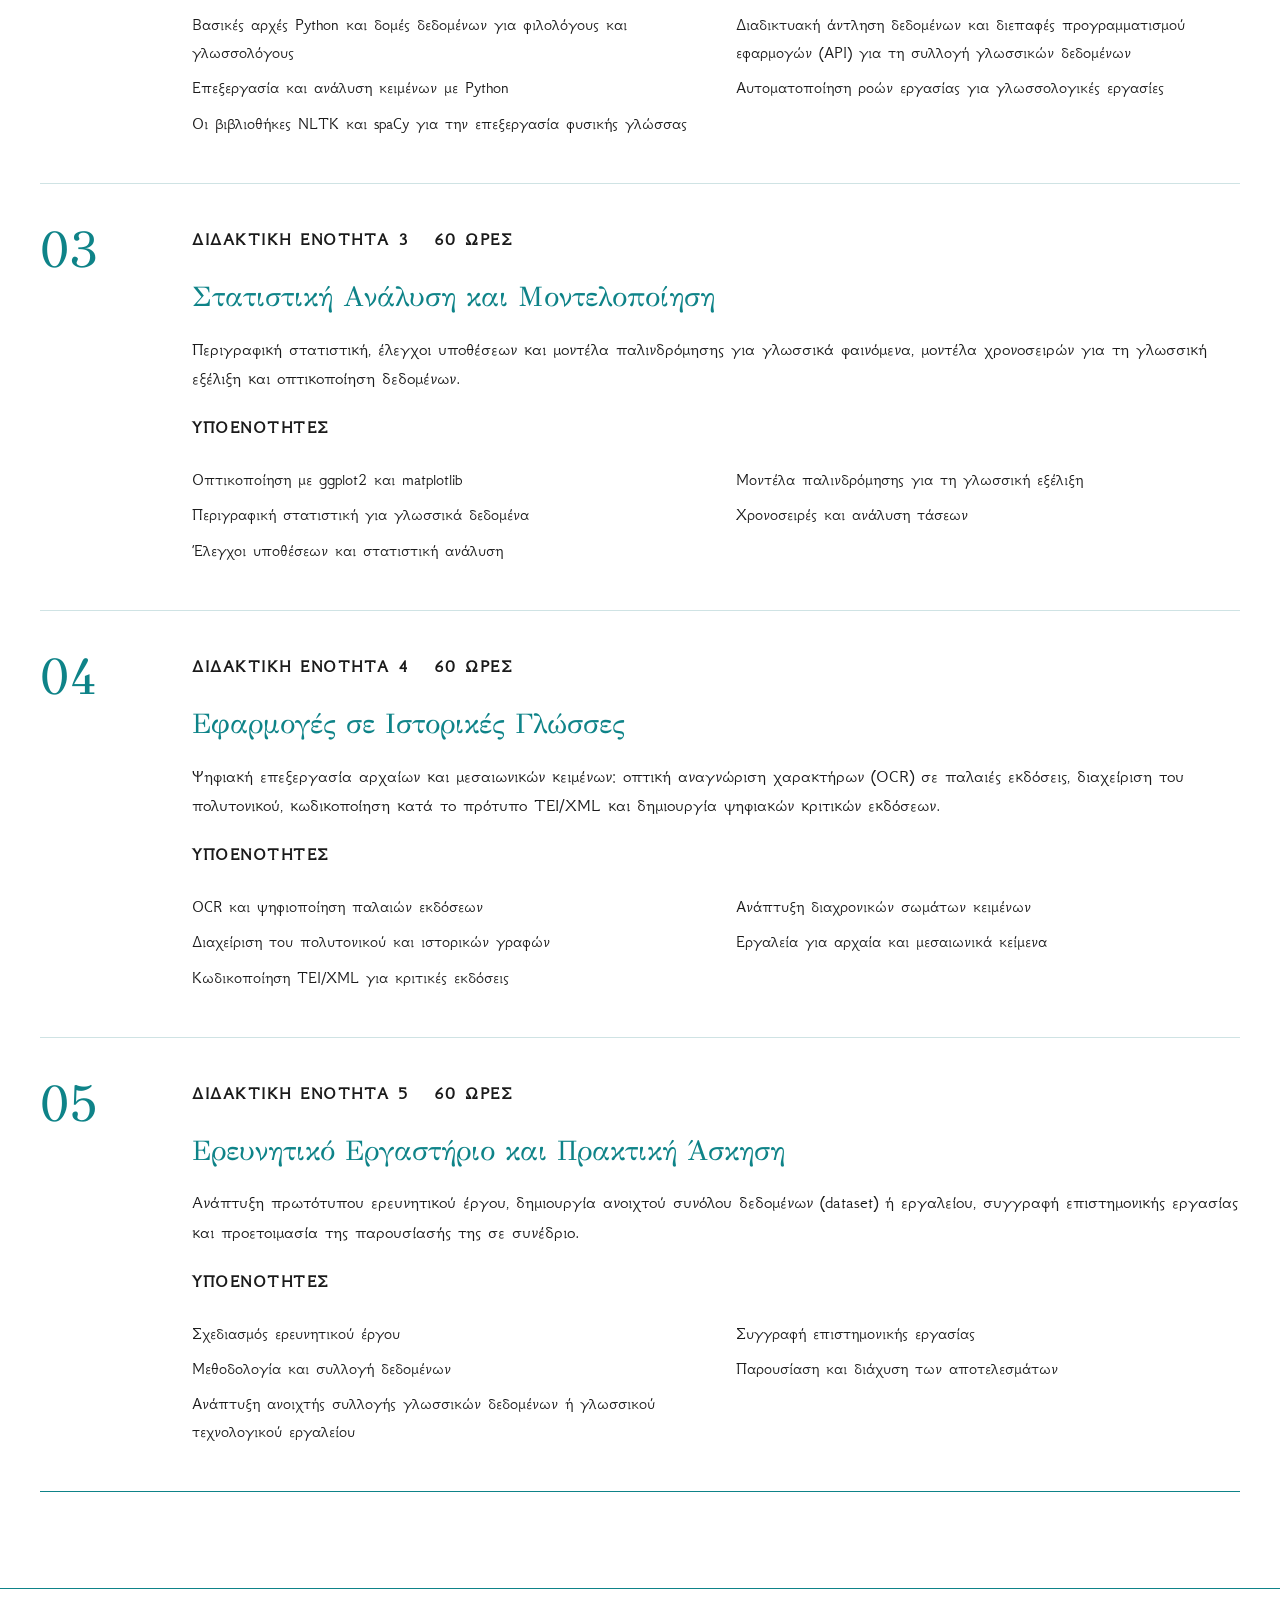
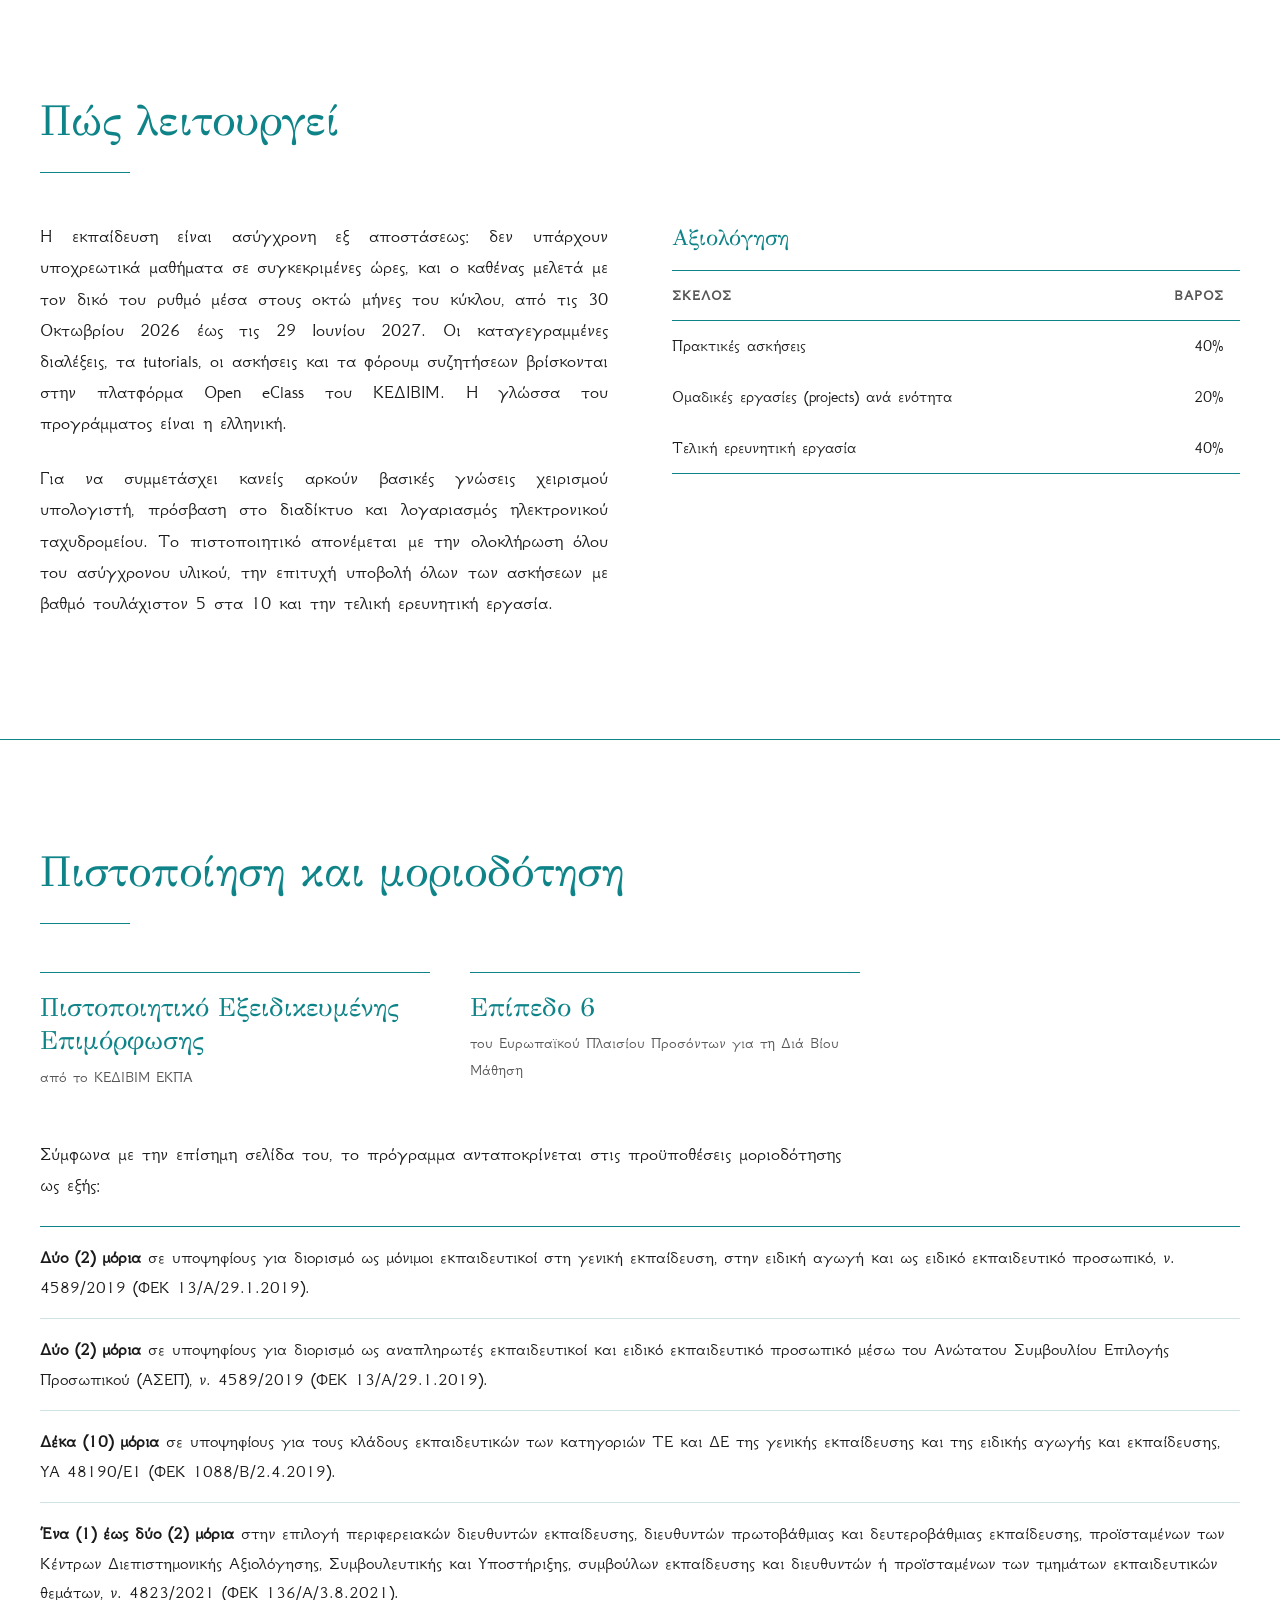
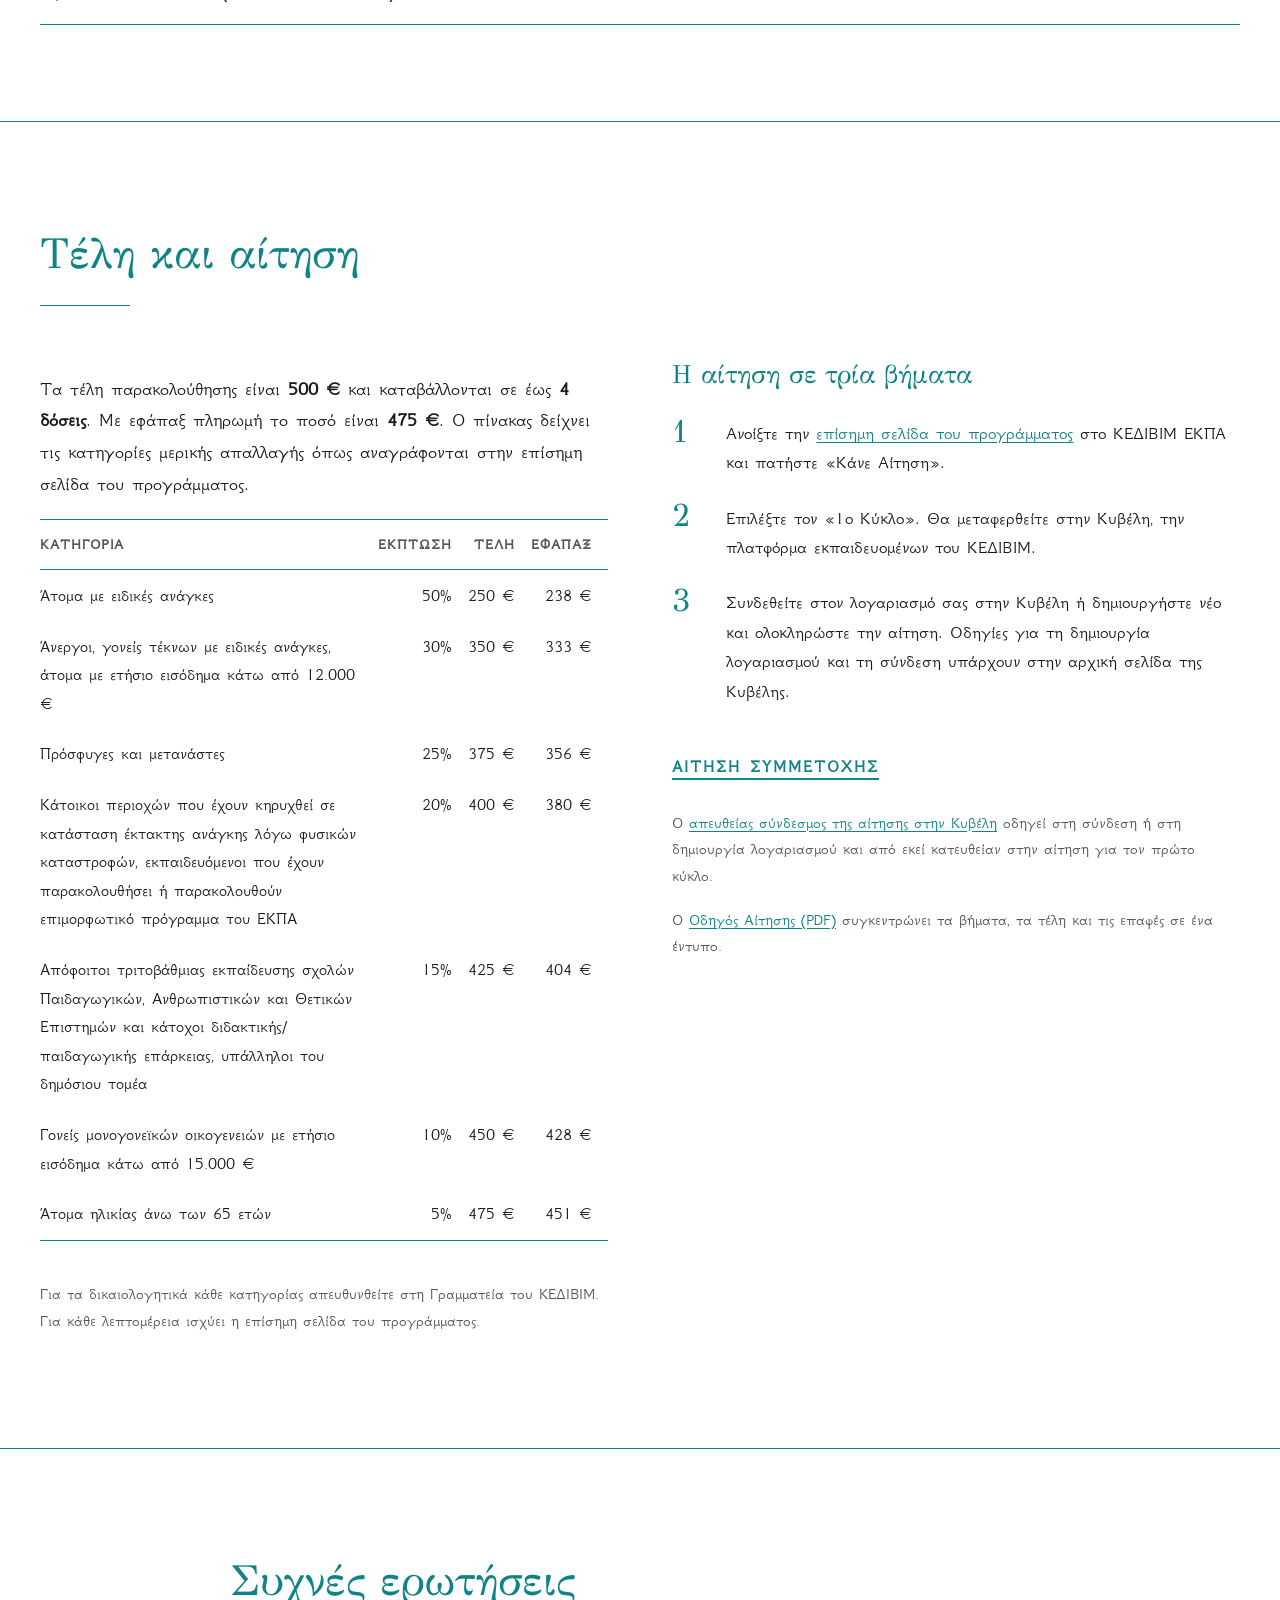
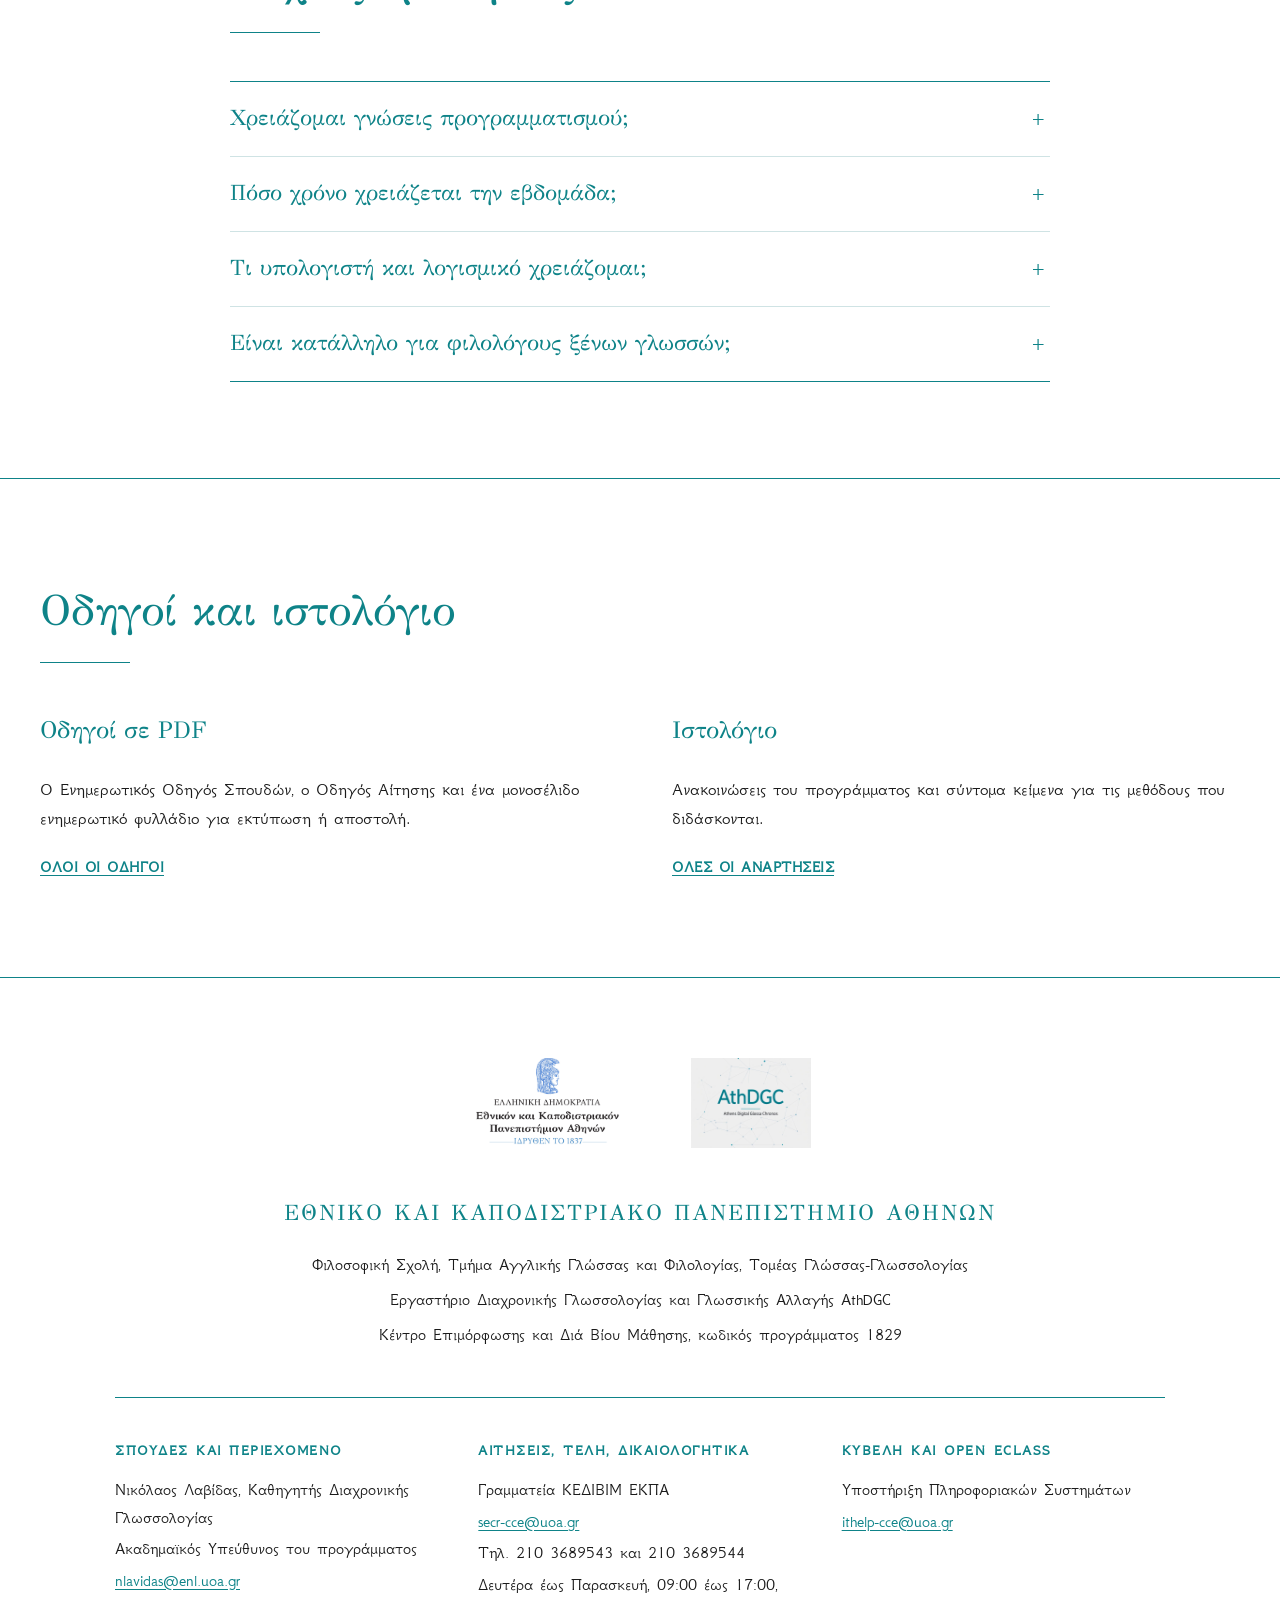
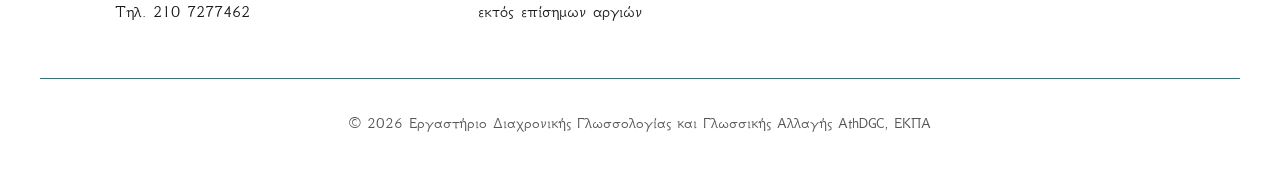
==== commit 814d9221: "Οπτική ταυτότητα: λευκή σελίδα, τιρκουάζ γραμμές και τίτλοι, GFS Didot και GFS Neohellenic, χωρίς σκ" ====
--- a/index.html
+++ b/index.html
@@ -9,7 +9,7 @@
 
     <link rel="preconnect" href="https://fonts.googleapis.com">
     <link rel="preconnect" href="https://fonts.gstatic.com" crossorigin>
-    <link href="https://fonts.googleapis.com/css2?family=GFS+Didot&family=Manrope:wght@400;600;700&display=swap" rel="stylesheet">
+    <link href="https://fonts.googleapis.com/css2?family=GFS+Didot&family=GFS+Neohellenic:ital,wght@0,400;0,700;1,400&display=swap" rel="stylesheet">
     <link rel="stylesheet" href="assets/css/site.css">
     <link rel="icon" type="image/jpeg" href="assets/logos/athdgc-favicon.jpg">
 
--- a/assets/css/site.css
+++ b/assets/css/site.css
@@ -1,29 +1,32 @@
 /* Digital Diachrony, KEDIVIM NKUA programme 1829: shared site styles */
+/* House identity: white page, near-black text, turquoise structure (rules, headings, links), GFS Didot titles over GFS Neohellenic text, horizontal rules only */
 
 :root {
-    --deep-navy: #0a1128;
-    --rich-blue: #1c2541;
-    --gold-accent: #d4af37;
-    --gold-text: #8a6d10;
-    --soft-white: #f8fafc;
-    --pure-white: #ffffff;
-    --ink: #1e293b;
-    --ink-soft: #475569;
-    --ink-muted: #64748b;
-    --rule: #e2e8f0;
-    --rule-dark: rgba(255, 255, 255, 0.12);
-    --font-body: 'Manrope', 'Segoe UI', Arial, sans-serif;
+    --accent: #0E8388;
+    --ink: #1A1A1A;
+    --ink-soft: #1A1A1A;
+    --ink-muted: #555555;
+    --page: #FFFFFF;
+    --rule: #0E8388;
+    --hair: #CFE3E4;
+    --font-body: 'GFS Neohellenic', 'Gentium Plus', Georgia, serif;
     --font-display: 'GFS Didot', 'Gentium Plus', Georgia, serif;
+    /* names kept from the earlier palette so inline references keep working */
+    --deep-navy: var(--accent);
+    --gold-accent: var(--accent);
+    --gold-text: var(--accent);
+    --pure-white: var(--page);
 }
 
 html { scroll-behavior: smooth; }
 
 body {
     font-family: var(--font-body);
+    font-size: 1.12rem;
     margin: 0;
     color: var(--ink);
-    line-height: 1.8;
-    background-color: var(--pure-white);
+    line-height: 1.65;
+    background-color: var(--page);
 }
 
 body.lang-gr .show-en { display: none !important; }
@@ -32,11 +35,12 @@
 h1, h2, h3, h4 {
     font-family: var(--font-display);
     font-weight: 400;
-    color: var(--deep-navy);
+    color: var(--accent);
     margin-top: 0;
-}
-
-a { color: inherit; }
+    text-wrap: balance;
+}
+
+a { color: var(--accent); text-underline-offset: 3px; }
 
 .container {
     max-width: 1200px;
@@ -54,17 +58,17 @@
 .skip-link:focus {
     left: 1rem;
     top: 1rem;
-    background: var(--deep-navy);
-    color: var(--pure-white);
+    background: var(--page);
+    color: var(--accent);
     padding: 0.6rem 1rem;
     z-index: 2000;
 }
 
-:focus-visible { outline: 2px solid var(--gold-accent); outline-offset: 3px; }
+:focus-visible { outline: 2px solid var(--accent); outline-offset: 3px; }
 
 /* --- HEADER --- */
 header.site-header {
-    background: rgba(255, 255, 255, 0.98);
+    background: var(--page);
     border-bottom: 1px solid var(--rule);
     padding: 1rem 0;
     position: sticky;
@@ -87,121 +91,116 @@
 nav.main-nav ul { display: flex; flex-wrap: wrap; list-style: none; gap: 1.8rem; margin: 0; padding: 0; }
 nav.main-nav a {
     text-decoration: none;
-    color: var(--deep-navy);
-    font-weight: 700;
-    font-size: 0.8rem;
-    letter-spacing: 1.5px;
+    color: var(--ink);
+    font-weight: 700;
+    font-size: 0.95rem;
+    letter-spacing: 1px;
     position: relative;
 }
 nav.main-nav a::after {
     content: '';
     position: absolute;
     width: 0;
-    height: 2px;
-    bottom: -5px;
+    height: 1px;
+    bottom: -4px;
     left: 0;
-    background: var(--gold-accent);
+    background: var(--accent);
     transition: width 0.3s;
 }
+nav.main-nav a:hover, nav.main-nav a[aria-current="page"] { color: var(--accent); }
 nav.main-nav a:hover::after,
 nav.main-nav a[aria-current="page"]::after { width: 100%; }
 
 .lang-switch {
     display: flex;
-    border-bottom: 1px solid #cbd5e1;
     padding: 2px;
 }
 .lang-btn {
     background: transparent;
     border: none;
+    border-bottom: 1px solid transparent;
     padding: 6px 12px;
     cursor: pointer;
     font-family: var(--font-body);
     font-weight: 700;
-    font-size: 0.8rem;
-    color: var(--ink-muted);
-}
-.lang-btn[aria-pressed="true"] { color: var(--deep-navy); border-bottom: 2px solid var(--gold-accent); }
+    font-size: 0.95rem;
+    color: var(--ink-muted);
+}
+.lang-btn[aria-pressed="true"] { color: var(--accent); border-bottom-color: var(--accent); }
 
 /* --- HERO --- */
 .hero {
     position: relative;
-    background-image: url('../images/10.jpg');
-    background-color: var(--deep-navy);
-    background-size: cover;
-    background-position: center;
-    padding: 12rem 0 11rem;
+    background: var(--page);
+    padding: 7rem 0 6rem;
     text-align: center;
-}
-.hero::before {
-    content: '';
-    position: absolute;
-    inset: 0;
-    background: rgba(10, 17, 40, 0.78);
-    z-index: 1;
-}
-.hero-content { position: relative; z-index: 2; max-width: 980px; margin: 0 auto; }
+    border-bottom: 1px solid var(--rule);
+}
+.hero-content { position: relative; max-width: 980px; margin: 0 auto; }
 
 .hero-kicker {
-    color: var(--gold-accent);
+    color: var(--ink-muted);
     font-family: var(--font-body);
-    font-size: 0.95rem;
-    letter-spacing: 4px;
-    margin: 0 0 1.8rem 0;
+    font-size: 1rem;
+    letter-spacing: 3px;
+    margin: 0 0 1.6rem 0;
     font-weight: 700;
 }
 .hero-brand {
     font-family: var(--font-display);
-    font-size: 4.2rem;
+    font-weight: 400;
+    font-size: 4rem;
     line-height: 1.15;
-    color: var(--pure-white);
-    margin: 0 0 1.6rem 0;
+    color: var(--accent);
+    margin: 0 0 1.4rem 0;
 }
 .hero-title {
     font-family: var(--font-display);
     font-weight: 400;
     font-size: 1.9rem;
-    color: #f1f5f9;
+    color: var(--ink);
     margin: 0 auto 1.2rem;
     max-width: 820px;
     line-height: 1.35;
 }
 .hero-subtitle {
-    font-size: 1.15rem;
-    color: #e2e8f0;
-    margin: 0 auto 3.5rem;
+    font-size: 1.2rem;
+    color: var(--ink-muted);
+    margin: 0 auto 3rem;
     font-weight: 400;
     max-width: 760px;
 }
-.hero-actions { display: flex; justify-content: center; gap: 1.5rem; flex-wrap: wrap; }
+.hero-actions { display: flex; justify-content: center; gap: 1rem 2.5rem; flex-wrap: wrap; }
 
 .btn-cta {
     background: transparent;
-    color: var(--pure-white);
-    padding: 1.2rem 3rem;
-    text-decoration: none;
+    color: var(--accent);
+    padding: 0.3rem 0;
+    text-decoration: underline;
+    text-decoration-thickness: 1px;
+    text-underline-offset: 6px;
     font-weight: 700;
     display: inline-block;
-    letter-spacing: 2.5px;
-    font-size: 0.9rem;
-    border: 1px solid var(--gold-accent);
-    transition: background 0.3s, color 0.3s;
-}
-.btn-cta:hover, .btn-cta:focus-visible { background: var(--gold-accent); color: var(--deep-navy); }
-.btn-cta.solid { background: var(--gold-accent); color: var(--deep-navy); }
-.btn-cta.solid:hover { background: var(--pure-white); }
+    letter-spacing: 2px;
+    font-size: 1.05rem;
+    border: none;
+    transition: color 0.3s;
+}
+.btn-cta:hover, .btn-cta:focus-visible { color: var(--ink); }
+.btn-cta.solid { color: var(--accent); text-decoration-thickness: 2px; }
+.btn-cta.solid:hover { color: var(--ink); }
 
 .hero-dates {
     margin-top: 2.2rem;
-    font-size: 0.95rem;
-    letter-spacing: 1px;
-    color: #e2e8f0;
+    font-size: 1.02rem;
+    letter-spacing: 0.5px;
+    color: var(--ink-muted);
 }
 .hero-dates .d + .d { margin-left: 2rem; }
-.hero-dates strong { color: var(--pure-white); }
+.hero-dates strong { color: var(--ink); }
 
 /* --- STATS --- */
-.stats { background: var(--pure-white); padding: 4.5rem 0; border-bottom: 1px solid var(--rule); }
+.stats { background: var(--page); padding: 4.5rem 0; border-bottom: 1px solid var(--rule); }
 .stats-grid { display: grid; grid-template-columns: repeat(4, 1fr); gap: 2rem; }
 .stat-item { text-align: center; }
 .stat-item .num {
@@ -209,25 +208,25 @@
     font-size: 3.4rem;
     line-height: 1.1;
     margin: 0;
-    color: var(--deep-navy);
+    color: var(--accent);
 }
 .stat-item .label {
-    font-size: 0.8rem;
-    letter-spacing: 2px;
+    font-size: 0.95rem;
+    letter-spacing: 1.5px;
     color: var(--ink-muted);
     font-weight: 700;
     margin-top: 0.8rem;
 }
 
 /* --- SECTIONS --- */
-.section { padding: 7rem 0; }
-.section.alt { background: var(--soft-white); }
-.section-header { margin-bottom: 3.5rem; }
+.section { padding: 6rem 0; background: var(--page); }
+.section + .section, .section.alt { border-top: 1px solid var(--rule); }
+.section-header { margin-bottom: 3rem; }
 .section-header h2 { font-size: 2.7rem; margin-bottom: 1rem; }
-.section-header .line { width: 90px; height: 2px; background: var(--gold-accent); }
-.section-lead { font-size: 1.15rem; color: var(--ink-soft); max-width: 820px; }
-
-.prose p { font-size: 1.12rem; margin: 0 0 1.6rem 0; color: var(--ink-soft); }
+.section-header .line { width: 90px; height: 1px; background: var(--accent); }
+.section-lead { font-size: 1.2rem; color: var(--ink); max-width: 820px; }
+
+.prose p { font-size: 1.18rem; margin: 0 0 1.5rem 0; color: var(--ink); text-align: justify; hyphens: auto; }
 .prose p:last-child { margin-bottom: 0; }
 
 .about-content {
@@ -236,18 +235,19 @@
     gap: 5rem;
     align-items: start;
 }
+.about-content > * { min-width: 0; }
 
 .audience {
     margin-top: 3rem;
     padding-top: 1.4rem;
-    border-top: 1px solid var(--gold-accent);
+    border-top: 1px solid var(--rule);
 }
 .audience h3 {
     font-family: var(--font-body);
-    font-size: 0.85rem;
-    letter-spacing: 2.5px;
-    font-weight: 700;
-    color: var(--gold-text);
+    font-size: 0.95rem;
+    letter-spacing: 2px;
+    font-weight: 700;
+    color: var(--accent);
     margin-bottom: 0.8rem;
 }
 .audience p { margin: 0; }
@@ -262,64 +262,68 @@
 }
 .grid-images img:hover { filter: grayscale(0%); }
 
-/* --- MODULES (dark band) --- */
-.bg-dark { background: var(--deep-navy); color: var(--pure-white); }
-.bg-dark h2, .bg-dark h3 { color: var(--pure-white); }
-.bg-dark .section-lead { color: #cbd5e1; }
-
-.module-list { list-style: none; margin: 0; padding: 0; border-top: 1px solid var(--rule-dark); }
+/* --- MODULES --- */
+.bg-dark { background: var(--page); color: var(--ink); border-top: 1px solid var(--rule); }
+.bg-dark h2, .bg-dark h3 { color: var(--accent); }
+.bg-dark .section-lead { color: var(--ink); }
+
+.module-list { list-style: none; margin: 0; padding: 0; border-top: 1px solid var(--rule); }
 .module {
     display: grid;
     grid-template-columns: 7rem 1fr;
     gap: 2.5rem;
-    padding: 2.8rem 0;
-    border-bottom: 1px solid var(--rule-dark);
-}
+    padding: 2.6rem 0;
+    border-bottom: 1px solid var(--hair);
+}
+.module:last-child { border-bottom: 1px solid var(--rule); }
+.module > * { min-width: 0; }
 .module-num {
     font-family: var(--font-display);
     font-size: 3.2rem;
     line-height: 1;
-    color: var(--gold-accent);
+    color: var(--accent);
 }
 .module-meta {
-    font-size: 0.78rem;
-    letter-spacing: 2px;
-    color: #94a3b8;
+    font-size: 0.92rem;
+    letter-spacing: 1.5px;
+    color: var(--ink-muted);
     font-weight: 700;
     margin-bottom: 0.6rem;
 }
 .module-meta .m + .m { margin-left: 1.5rem; }
-.module h3 { color: var(--gold-accent); font-size: 1.75rem; margin-bottom: 0.9rem; }
-.module p { color: #e2e8f0; font-size: 1.08rem; margin: 0 0 1.2rem 0; }
-.subunits-label { font-size: 0.78rem; letter-spacing: 2px; color: #94a3b8; font-weight: 700; margin-bottom: 0.4rem; }
+.module h3 { color: var(--accent); font-size: 1.75rem; margin-bottom: 0.9rem; }
+.module p { color: var(--ink); font-size: 1.12rem; margin: 0 0 1.2rem 0; }
+.subunits-label { font-size: 0.92rem; letter-spacing: 1.5px; color: var(--ink-muted); font-weight: 700; margin-bottom: 0.4rem; }
 .subunits { list-style: none; margin: 0; padding: 0; columns: 2; column-gap: 2.5rem; }
-.subunits li { color: #cbd5e1; font-size: 0.98rem; padding: 0.25rem 0; break-inside: avoid; }
+.subunits li { color: var(--ink); font-size: 1.04rem; padding: 0.25rem 0; break-inside: avoid; }
 
 /* --- TABLES (horizontal rules only) --- */
-.rule-table { width: 100%; border-collapse: collapse; font-size: 1.02rem; margin: 0 0 1.5rem 0; }
-.rule-table caption { text-align: left; font-family: var(--font-display); font-size: 1.35rem; color: var(--deep-navy); padding-bottom: 0.8rem; }
-.rule-table thead tr { border-top: 2px solid var(--gold-accent); border-bottom: 1px solid #94a3b8; }
-.rule-table tbody tr:last-child { border-bottom: 2px solid var(--gold-accent); }
-.rule-table th { text-align: left; font-size: 0.8rem; letter-spacing: 1.5px; color: var(--ink-muted); padding: 0.75rem 1rem 0.75rem 0; font-weight: 700; }
-.rule-table td { padding: 0.7rem 1rem 0.7rem 0; color: var(--ink-soft); vertical-align: top; }
+.rule-table { width: 100%; border-collapse: collapse; font-size: 1.08rem; margin: 0 0 1.5rem 0; }
+.rule-table caption { text-align: left; font-family: var(--font-display); font-size: 1.35rem; color: var(--accent); padding-bottom: 0.8rem; }
+.rule-table thead tr { border-top: 1px solid var(--rule); border-bottom: 1px solid var(--rule); }
+.rule-table tbody tr:last-child { border-bottom: 1px solid var(--rule); }
+.rule-table th { text-align: left; font-size: 0.95rem; letter-spacing: 1px; color: var(--ink-muted); padding: 0.75rem 1rem 0.75rem 0; font-weight: 700; }
+.rule-table td { padding: 0.7rem 1rem 0.7rem 0; color: var(--ink); vertical-align: top; }
 .rule-table .num { text-align: right; white-space: nowrap; font-variant-numeric: tabular-nums; }
 .table-wrap { overflow-x: auto; }
 
 .two-col { display: grid; grid-template-columns: 1fr 1fr; gap: 4rem; align-items: start; }
+.two-col > * { min-width: 0; }
 
 /* --- CERTIFICATION --- */
 .cert-facts { list-style: none; margin: 0 0 3rem 0; padding: 0; display: grid; grid-template-columns: repeat(2, 1fr); gap: 2.5rem; max-width: 820px; }
-.cert-facts li { border-top: 1px solid var(--gold-accent); padding-top: 1.1rem; }
-.cert-facts .big { font-family: var(--font-display); font-size: 1.6rem; color: var(--deep-navy); display: block; line-height: 1.3; }
-.cert-facts .small { color: var(--ink-muted); font-size: 0.98rem; display: block; margin-top: 0.4rem; }
+.cert-facts li { border-top: 1px solid var(--rule); padding-top: 1.1rem; }
+.cert-facts .big { font-family: var(--font-display); font-size: 1.6rem; color: var(--accent); display: block; line-height: 1.3; }
+.cert-facts .small { color: var(--ink-muted); font-size: 1.02rem; display: block; margin-top: 0.4rem; }
 
 .points { list-style: none; margin: 0; padding: 0; border-top: 1px solid var(--rule); }
-.points li { padding: 1rem 0; border-bottom: 1px solid var(--rule); color: var(--ink-soft); }
-.points strong { color: var(--deep-navy); }
+.points li { padding: 1rem 0; border-bottom: 1px solid var(--hair); color: var(--ink); }
+.points li:last-child { border-bottom: 1px solid var(--rule); }
+.points strong { color: var(--ink); }
 
 /* --- STEPS --- */
 .steps { counter-reset: step; list-style: none; margin: 0; padding: 0; }
-.steps li { counter-increment: step; position: relative; padding: 0 0 1.6rem 3.4rem; color: var(--ink-soft); font-size: 1.05rem; }
+.steps li { counter-increment: step; position: relative; padding: 0 0 1.6rem 3.4rem; color: var(--ink); font-size: 1.12rem; }
 .steps li::before {
     content: counter(step);
     position: absolute;
@@ -328,69 +332,72 @@
     font-family: var(--font-display);
     font-size: 2rem;
     line-height: 1;
-    color: var(--gold-text);
-}
-
-.note { font-size: 0.95rem; color: var(--ink-muted); }
+    color: var(--accent);
+}
+
+.note { font-size: 1.02rem; color: var(--ink-muted); }
 
 /* --- FAQ --- */
 .faq { border-top: 1px solid var(--rule); }
-.faq details { border-bottom: 1px solid var(--rule); padding: 1.2rem 0; }
+.faq details { border-bottom: 1px solid var(--hair); padding: 1.2rem 0; }
+.faq details:last-child { border-bottom: 1px solid var(--rule); }
 .faq summary {
     cursor: pointer;
     font-family: var(--font-display);
     font-size: 1.35rem;
-    color: var(--deep-navy);
+    color: var(--accent);
     list-style: none;
     position: relative;
     padding-right: 2.5rem;
 }
 .faq summary::-webkit-details-marker { display: none; }
-.faq summary::after { content: '+'; position: absolute; right: 0.4rem; top: 0; color: var(--gold-text); font-family: var(--font-body); }
+.faq summary::after { content: '+'; position: absolute; right: 0.4rem; top: 0; color: var(--accent); font-family: var(--font-body); }
 .faq details[open] summary::after { content: '\2212'; }
-.faq details p { margin: 0.9rem 0 0 0; color: var(--ink-soft); font-size: 1.05rem; max-width: 820px; }
+.faq details p { margin: 0.9rem 0 0 0; color: var(--ink); font-size: 1.12rem; max-width: 820px; }
 
 /* --- LISTINGS (blog, guides) --- */
-.page-head { padding: 6rem 0 3rem; border-bottom: 1px solid var(--rule); }
+.page-head { padding: 5rem 0 3rem; border-bottom: 1px solid var(--rule); }
 .page-head h1 { font-size: 3rem; margin-bottom: 0.8rem; }
-.page-head p { color: var(--ink-soft); font-size: 1.12rem; max-width: 760px; margin: 0; }
+.page-head p { color: var(--ink); font-size: 1.2rem; max-width: 760px; margin: 0; }
 
 .entry-list { list-style: none; margin: 0; padding: 0; }
-.entry { padding: 2.4rem 0; border-bottom: 1px solid var(--rule); }
-.entry .meta { font-size: 0.8rem; letter-spacing: 1.5px; color: var(--ink-muted); font-weight: 700; margin-bottom: 0.4rem; }
+.entry { padding: 2.4rem 0; border-bottom: 1px solid var(--hair); }
+.entry .meta { font-size: 0.92rem; letter-spacing: 1px; color: var(--ink-muted); font-weight: 700; margin-bottom: 0.4rem; }
 .entry h2 { font-size: 1.9rem; margin-bottom: 0.6rem; }
 .entry h2 a { text-decoration: none; }
-.entry h2 a:hover { color: var(--gold-text); }
-.entry p { color: var(--ink-soft); margin: 0 0 0.8rem 0; font-size: 1.05rem; }
-.more { font-weight: 700; color: var(--gold-text); text-decoration: none; letter-spacing: 1px; font-size: 0.9rem; }
-.more:hover { text-decoration: underline; }
+.entry h2 a:hover { text-decoration: underline; }
+.entry p { color: var(--ink); margin: 0 0 0.8rem 0; font-size: 1.12rem; }
+.more { font-weight: 700; color: var(--accent); text-decoration: underline; letter-spacing: 0.5px; font-size: 1rem; }
+.more:hover { color: var(--ink); }
 
 /* --- ARTICLE --- */
 .article { padding: 5rem 0 6rem; }
-.article .meta { font-size: 0.85rem; letter-spacing: 1.5px; color: var(--ink-muted); font-weight: 700; margin-bottom: 1rem; }
+.article .meta { font-size: 0.95rem; letter-spacing: 1px; color: var(--ink-muted); font-weight: 700; margin-bottom: 1rem; }
 .article h1 { font-size: 2.8rem; line-height: 1.2; margin-bottom: 2rem; }
-.article p { font-size: 1.14rem; color: var(--ink-soft); margin: 0 0 1.5rem 0; }
-.article .byline { margin-top: 2.5rem; padding-top: 1.2rem; border-top: 1px solid var(--rule); color: var(--ink-muted); font-size: 0.98rem; }
+.article p { font-size: 1.2rem; color: var(--ink); margin: 0 0 1.5rem 0; text-align: justify; hyphens: auto; }
+.article .byline { margin-top: 2.5rem; padding-top: 1.2rem; border-top: 1px solid var(--rule); color: var(--ink-muted); font-size: 1.02rem; text-align: left; }
 .article-figure { margin: 0 0 2.5rem 0; }
 .article-figure img { width: 100%; height: 320px; object-fit: cover; filter: grayscale(100%) contrast(1.05); display: block; }
-.back { display: inline-block; margin-bottom: 2rem; text-decoration: none; color: var(--gold-text); font-weight: 700; font-size: 0.9rem; letter-spacing: 1px; }
+.back { display: inline-block; margin-bottom: 2rem; color: var(--accent); font-weight: 700; font-size: 1rem; letter-spacing: 0.5px; }
 
 /* --- FOOTER --- */
 footer.site-footer {
-    background: #050914;
-    color: var(--pure-white);
-    padding: 6rem 0 3rem;
+    background: var(--page);
+    color: var(--ink);
+    border-top: 1px solid var(--rule);
+    padding: 5rem 0 3rem;
     text-align: center;
 }
-.footer-logos { display: flex; justify-content: center; gap: 4rem; margin-bottom: 3.5rem; align-items: center; }
-.footer-logos img { height: 90px; background: var(--pure-white); padding: 12px; display: block; }
-.footer-info h2 { color: var(--pure-white); letter-spacing: 3px; margin-bottom: 1.2rem; font-size: 1.25rem; }
-.footer-info p { margin: 0.4rem 0; font-size: 1.02rem; color: #cbd5e1; }
-.footer-contacts { display: grid; grid-template-columns: repeat(3, 1fr); gap: 2.5rem; margin: 3.5rem auto 0; max-width: 1050px; text-align: left; border-top: 1px solid var(--rule-dark); padding-top: 2.5rem; }
-.footer-contacts h3 { font-family: var(--font-body); font-size: 0.78rem; letter-spacing: 2px; color: var(--gold-accent); font-weight: 700; margin-bottom: 0.8rem; }
-.footer-contacts p { margin: 0.25rem 0; font-size: 0.98rem; color: #cbd5e1; }
-.footer-contacts a { color: var(--pure-white); text-decoration: none; border-bottom: 1px solid var(--gold-accent); }
-.copyright { margin-top: 3.5rem; border-top: 1px solid var(--rule-dark); padding-top: 2rem; font-size: 0.88rem; color: #94a3b8; }
+.footer-logos { display: flex; justify-content: center; gap: 4rem; margin-bottom: 3rem; align-items: center; }
+.footer-logos img { height: 90px; display: block; }
+.footer-info h2 { color: var(--accent); letter-spacing: 2px; margin-bottom: 1.2rem; font-size: 1.35rem; }
+.footer-info p { margin: 0.4rem 0; font-size: 1.08rem; color: var(--ink); }
+.footer-contacts { display: grid; grid-template-columns: repeat(3, 1fr); gap: 2.5rem; margin: 3rem auto 0; max-width: 1050px; text-align: left; border-top: 1px solid var(--rule); padding-top: 2.5rem; }
+.footer-contacts > * { min-width: 0; }
+.footer-contacts h3 { font-family: var(--font-body); font-size: 0.95rem; letter-spacing: 1.5px; color: var(--accent); font-weight: 700; margin-bottom: 0.8rem; }
+.footer-contacts p { margin: 0.25rem 0; font-size: 1.04rem; color: var(--ink); overflow-wrap: anywhere; }
+.footer-contacts a { color: var(--accent); }
+.copyright { margin-top: 3rem; border-top: 1px solid var(--rule); padding-top: 2rem; font-size: 0.98rem; color: var(--ink-muted); }
 
 @media (max-width: 1000px) {
     .nav-wrapper { flex-direction: column; gap: 1rem; }
@@ -399,7 +406,7 @@
 }
 
 @media (max-width: 900px) {
-    .hero { padding: 7rem 0 6rem; }
+    .hero { padding: 4.5rem 0 4rem; }
     .hero-brand { font-size: 2.6rem; }
     .hero-title { font-size: 1.45rem; }
     .hero-dates .d { display: block; }
@@ -414,6 +421,7 @@
     .section { padding: 4.5rem 0; }
     .section-header h2 { font-size: 2.1rem; }
     .page-head h1, .article h1 { font-size: 2.2rem; }
+    .prose p, .article p { text-align: left; }
 }
 
 @media (max-width: 520px) {
@@ -421,7 +429,7 @@
     .logo-group img { height: 48px; }
     .footer-logos img { height: 70px; }
     .stat-item .num { font-size: 2.6rem; }
-    .btn-cta { padding: 1rem 1.6rem; letter-spacing: 1.5px; }
+    .btn-cta { letter-spacing: 1px; }
 }
 
 @media (prefers-reduced-motion: reduce) {
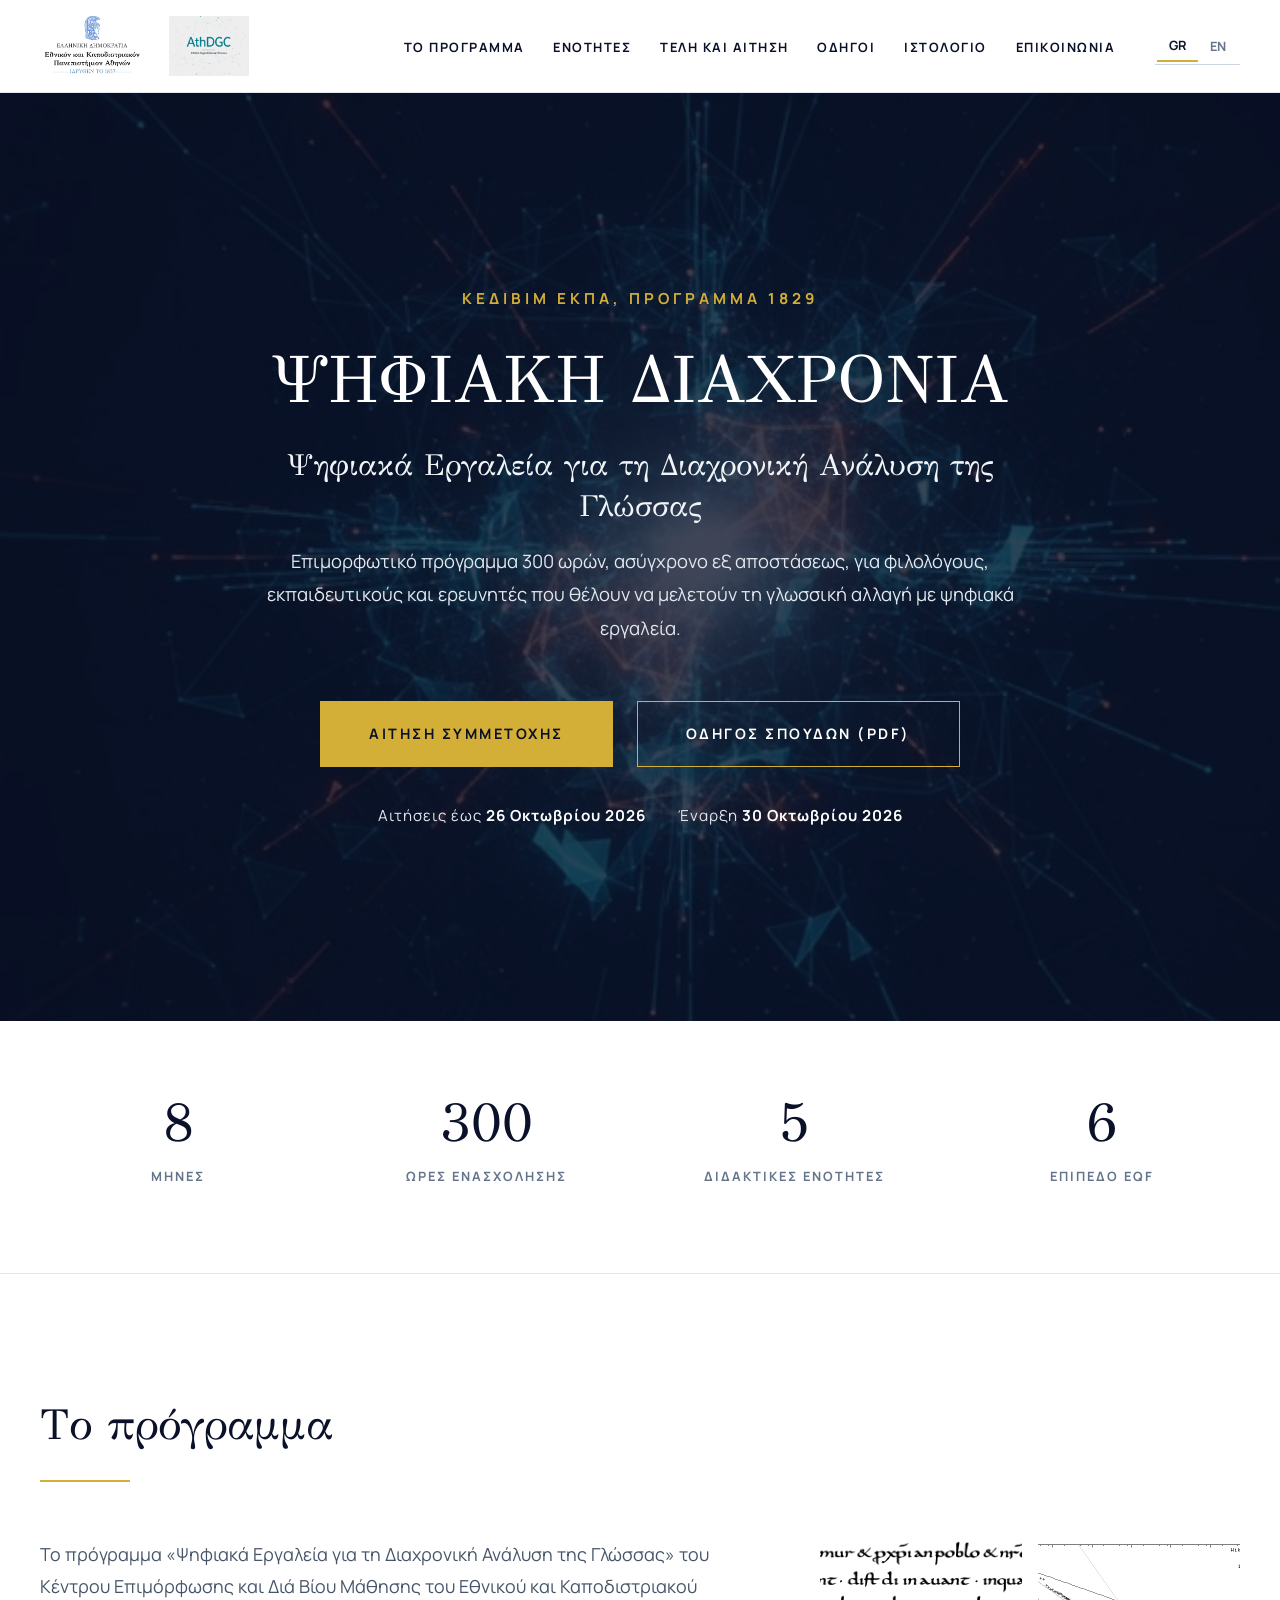
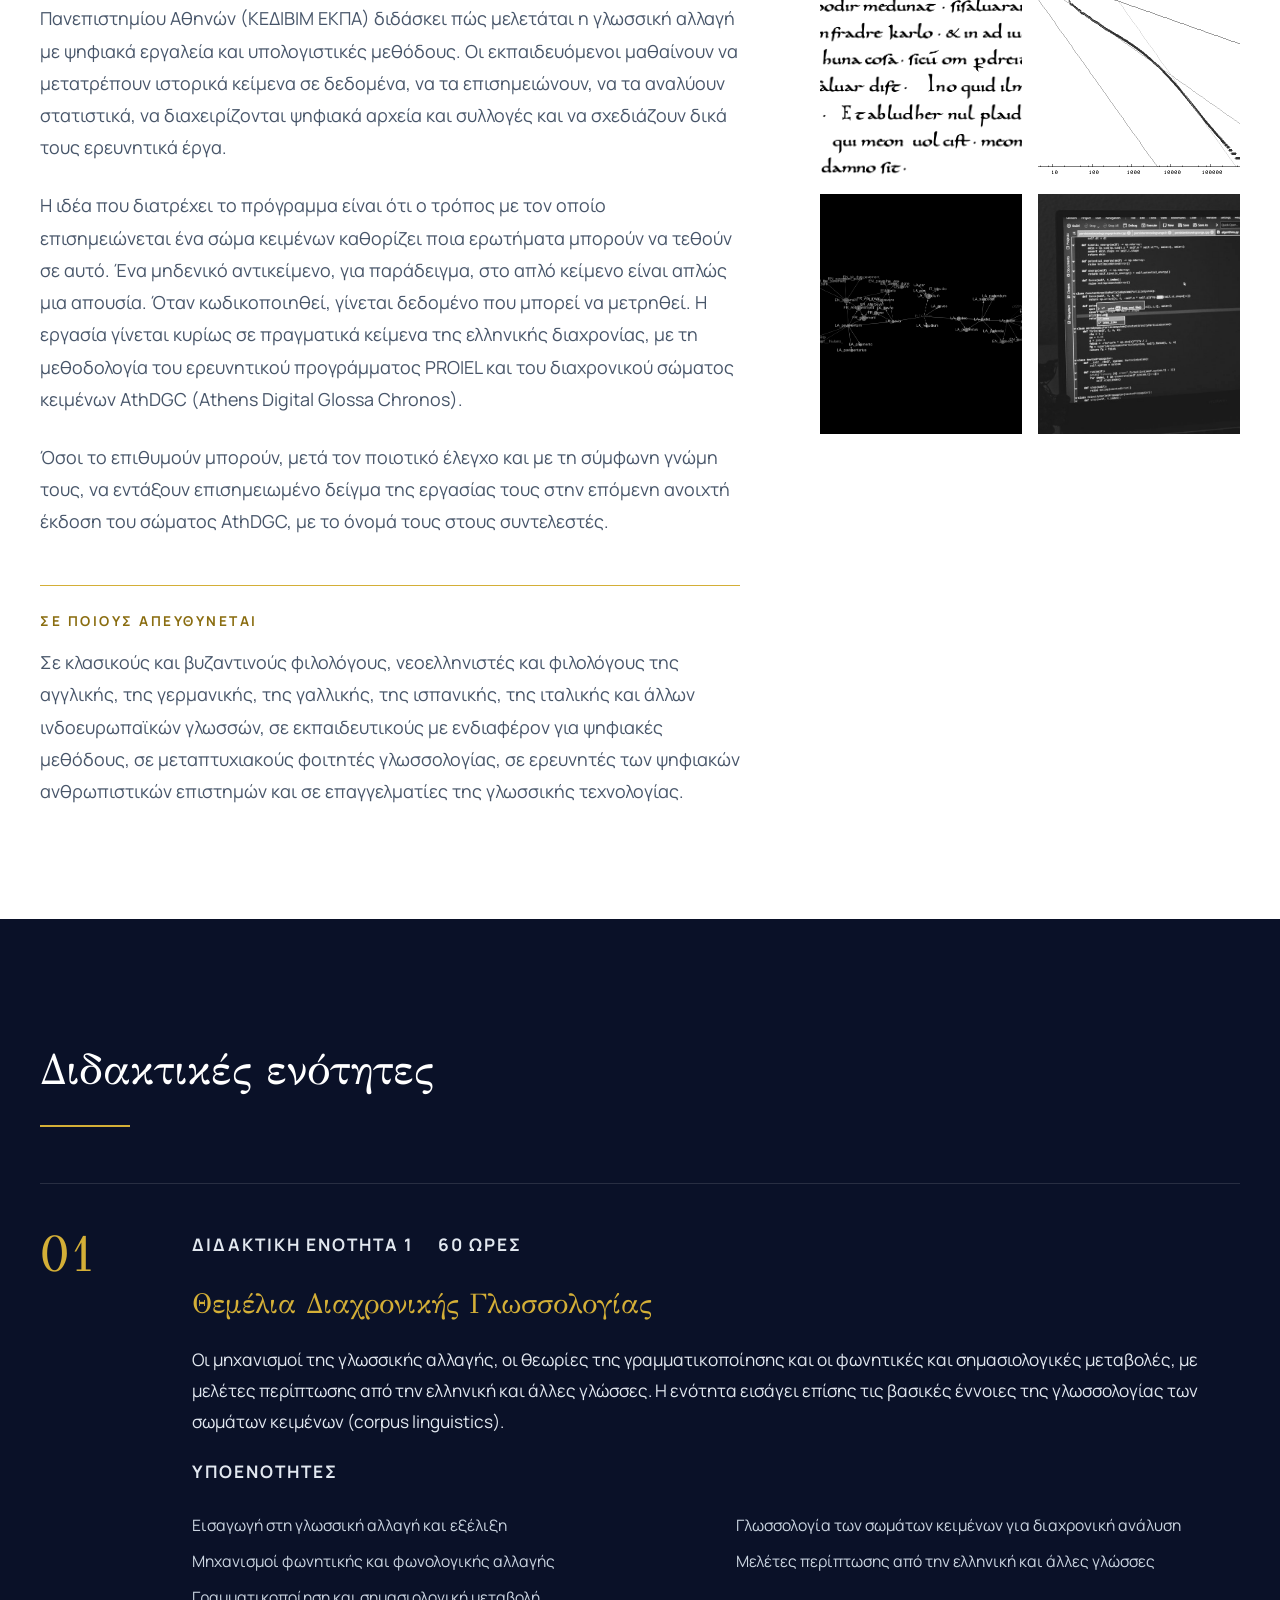
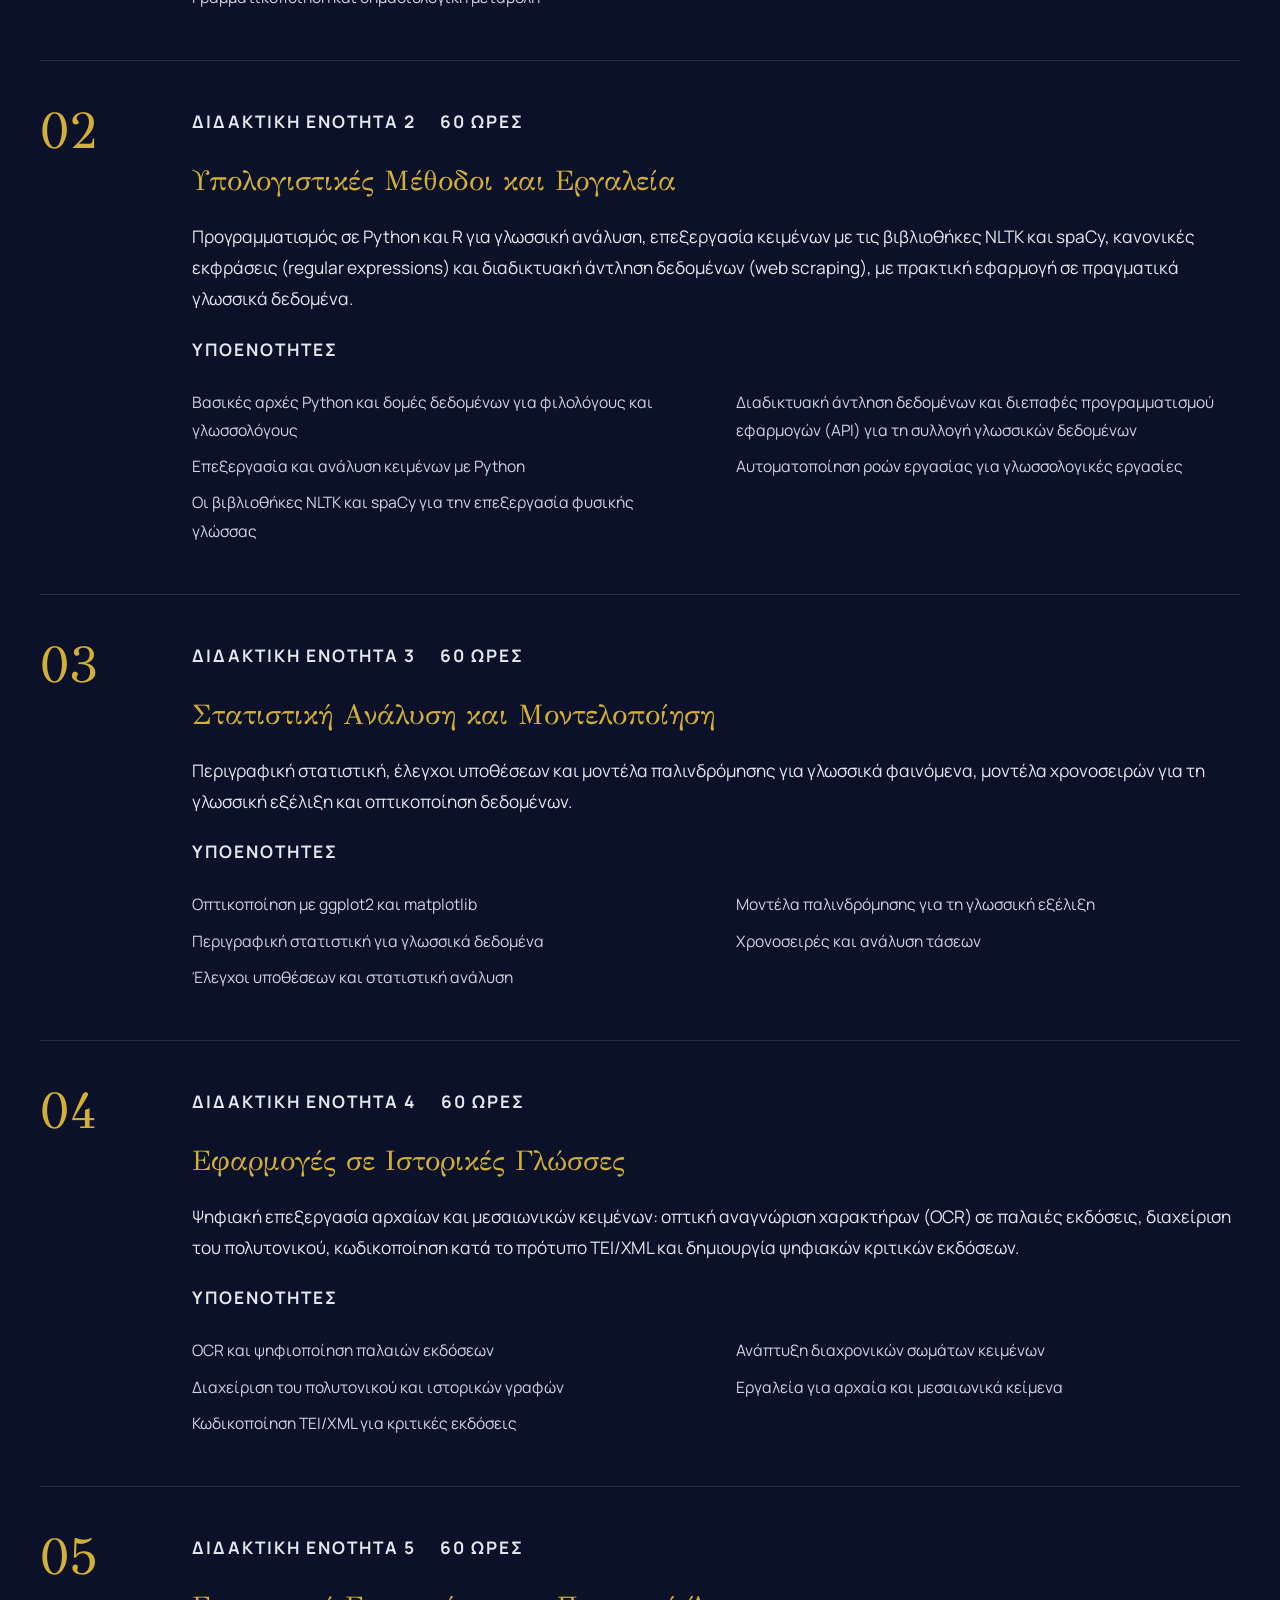
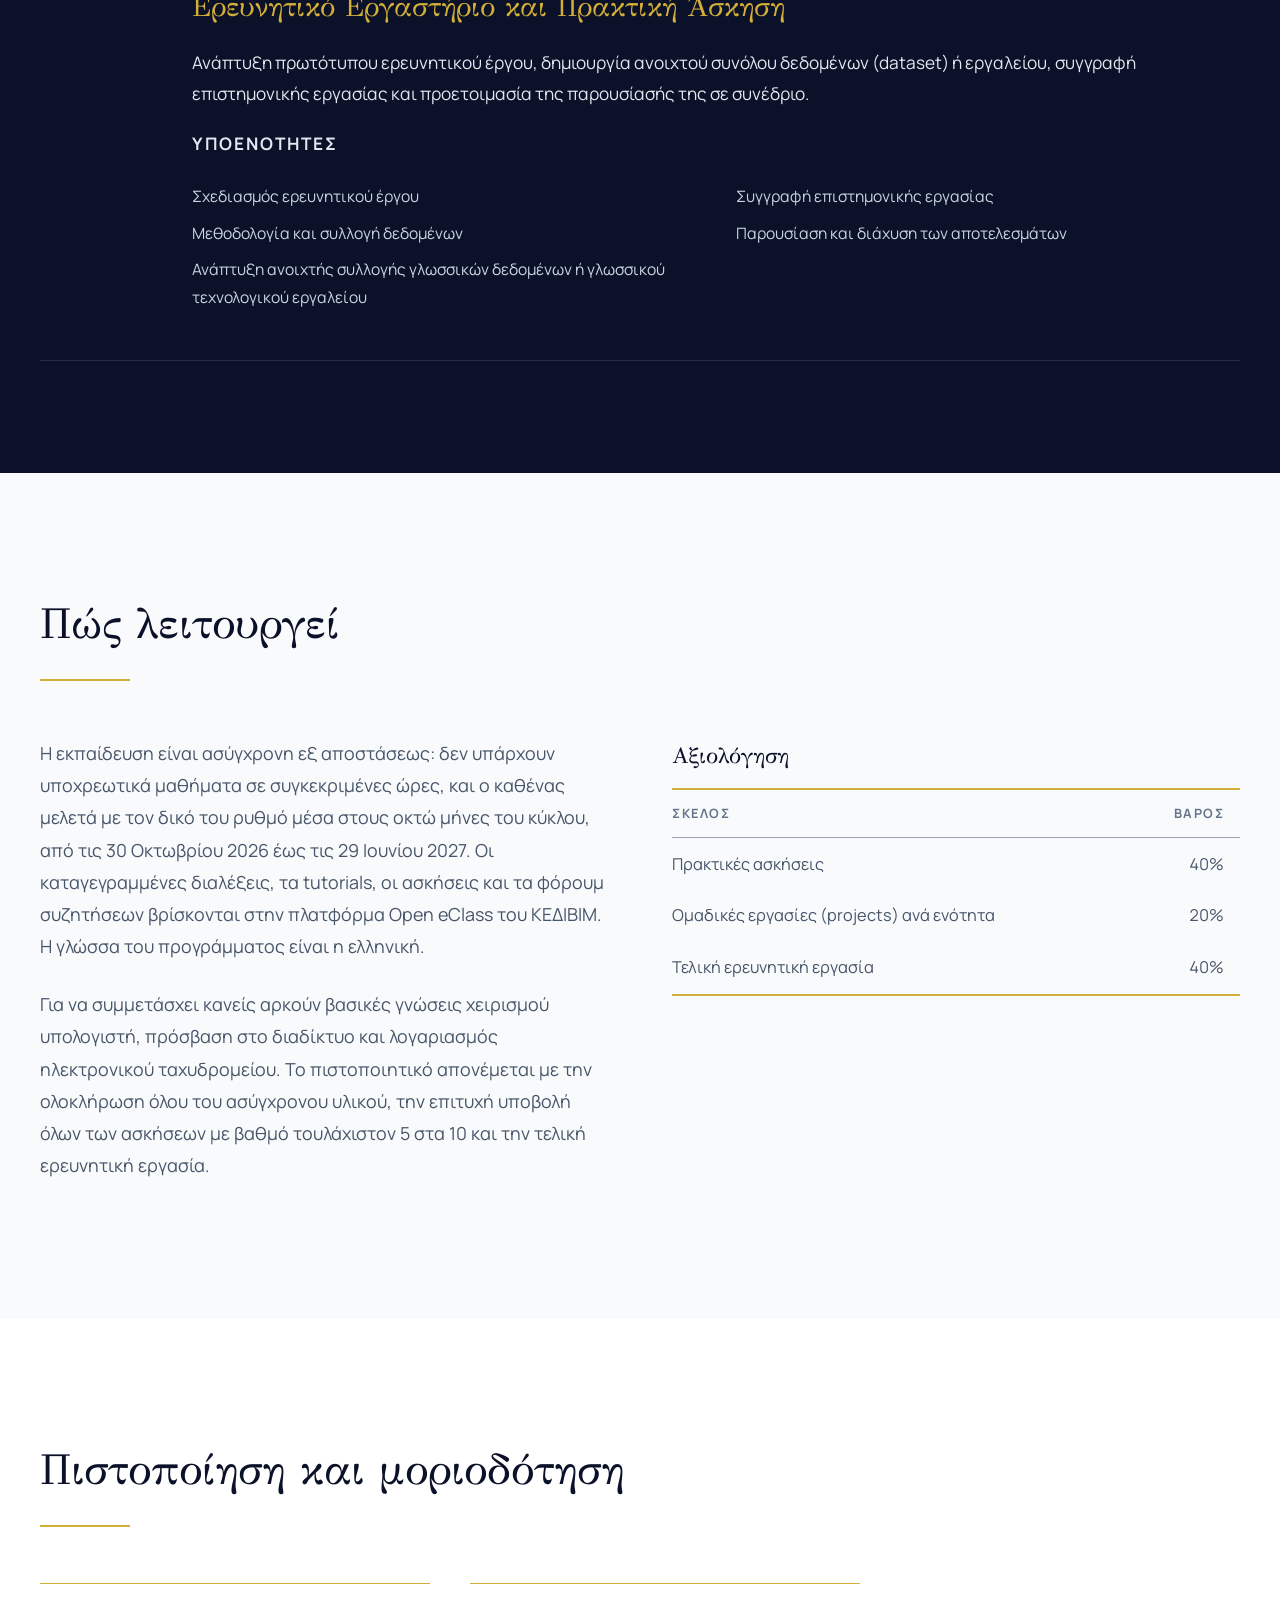
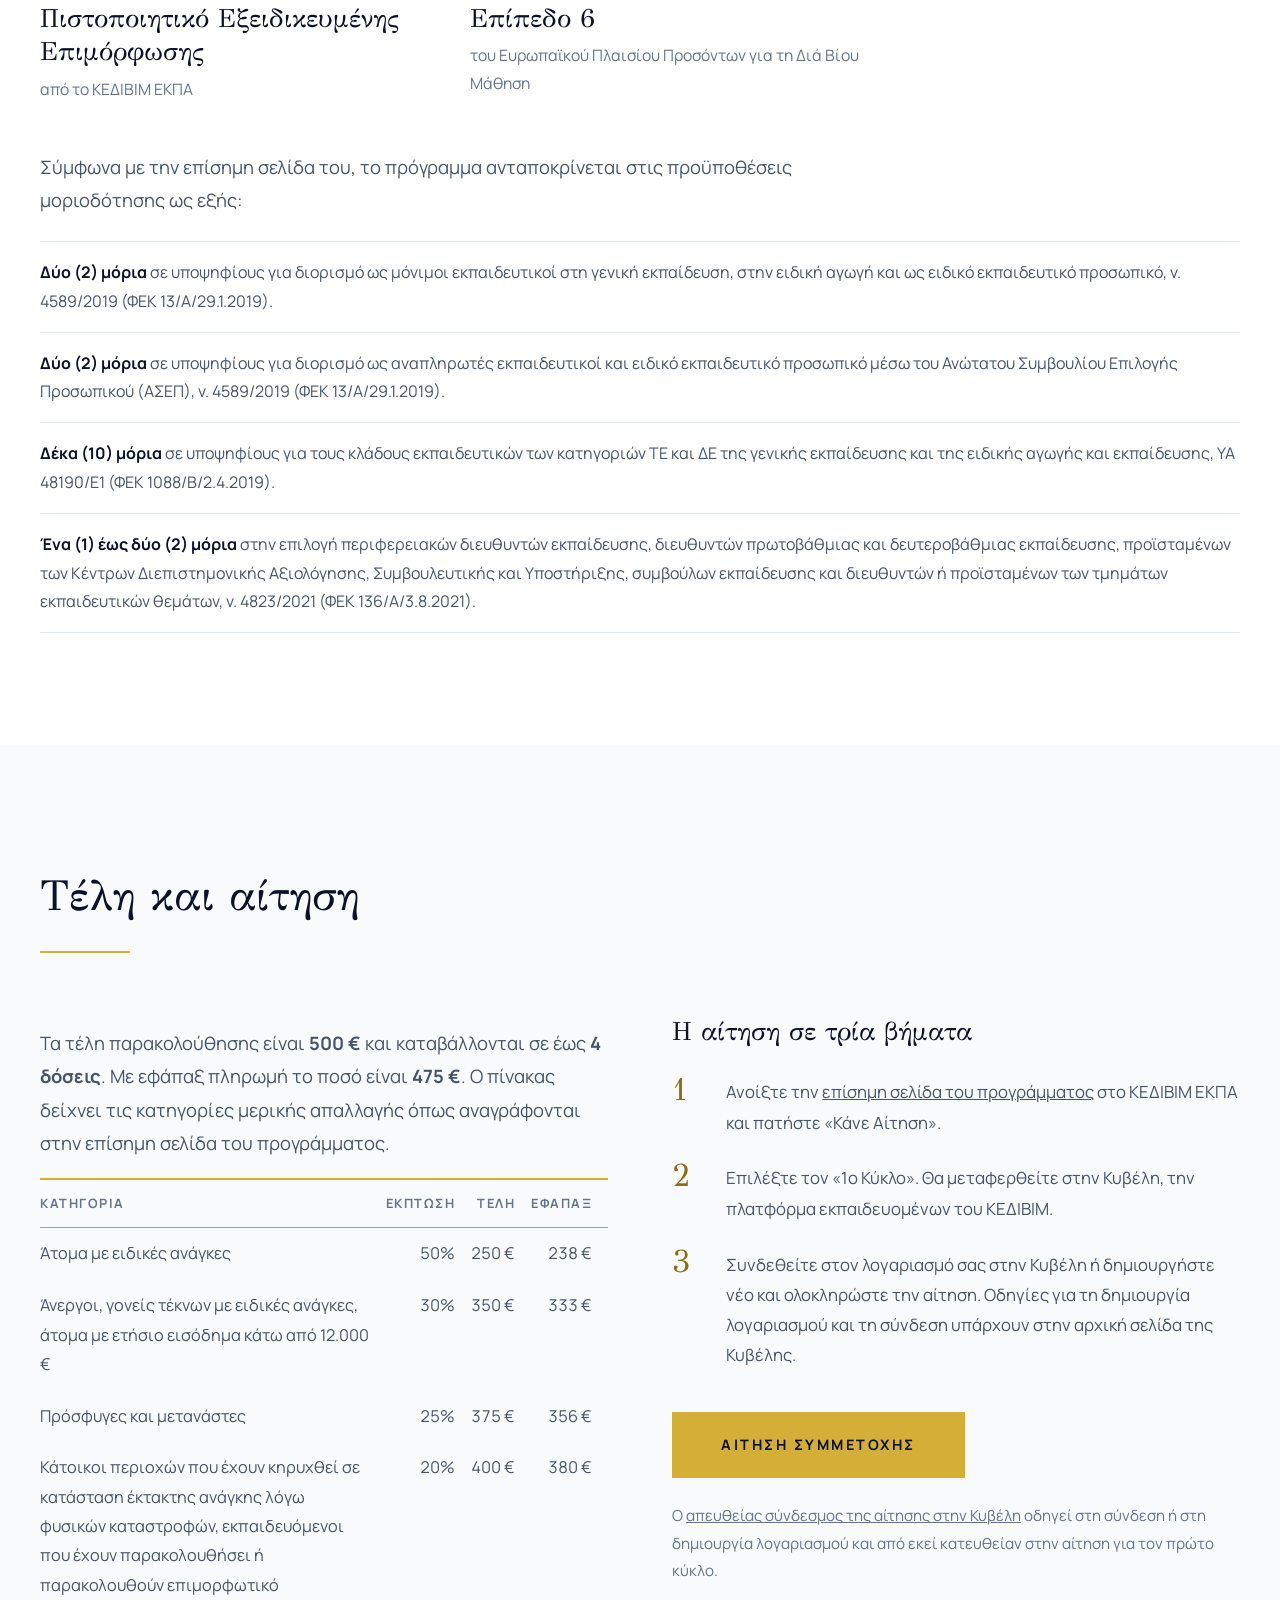
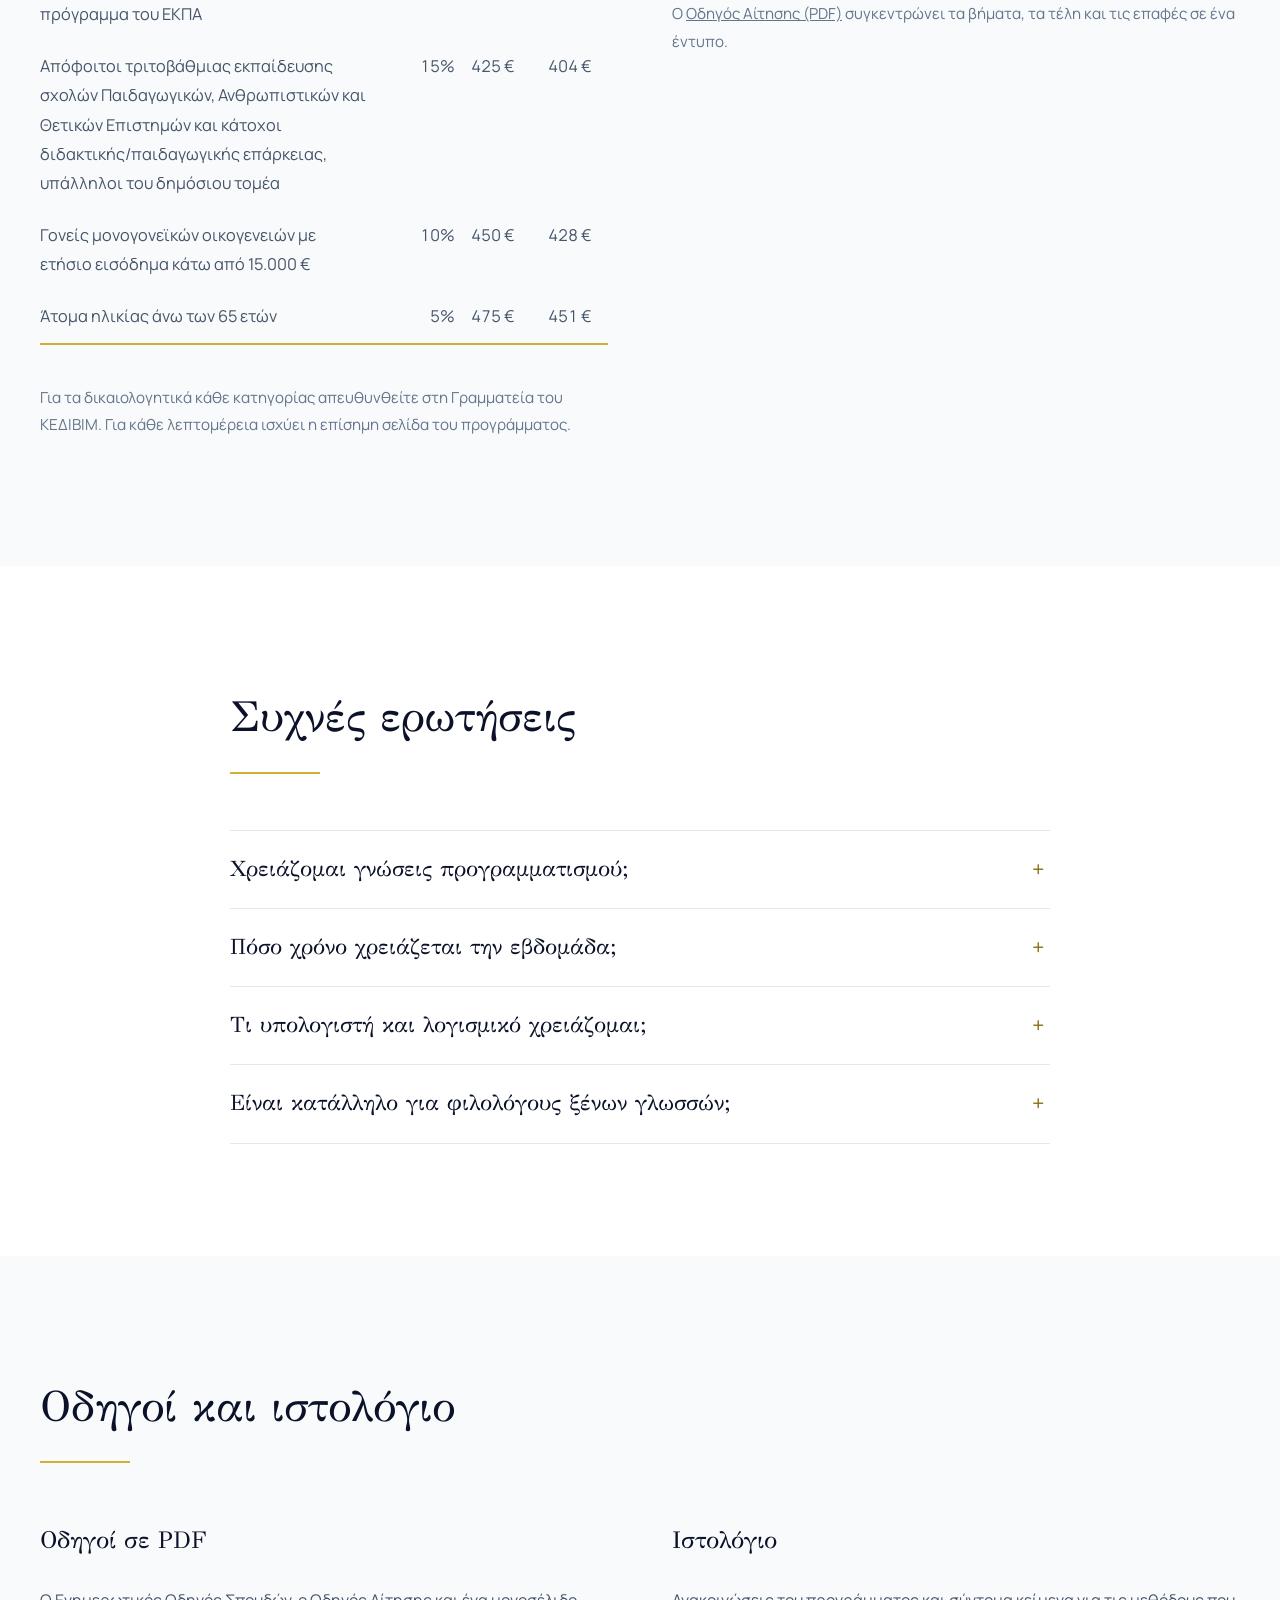
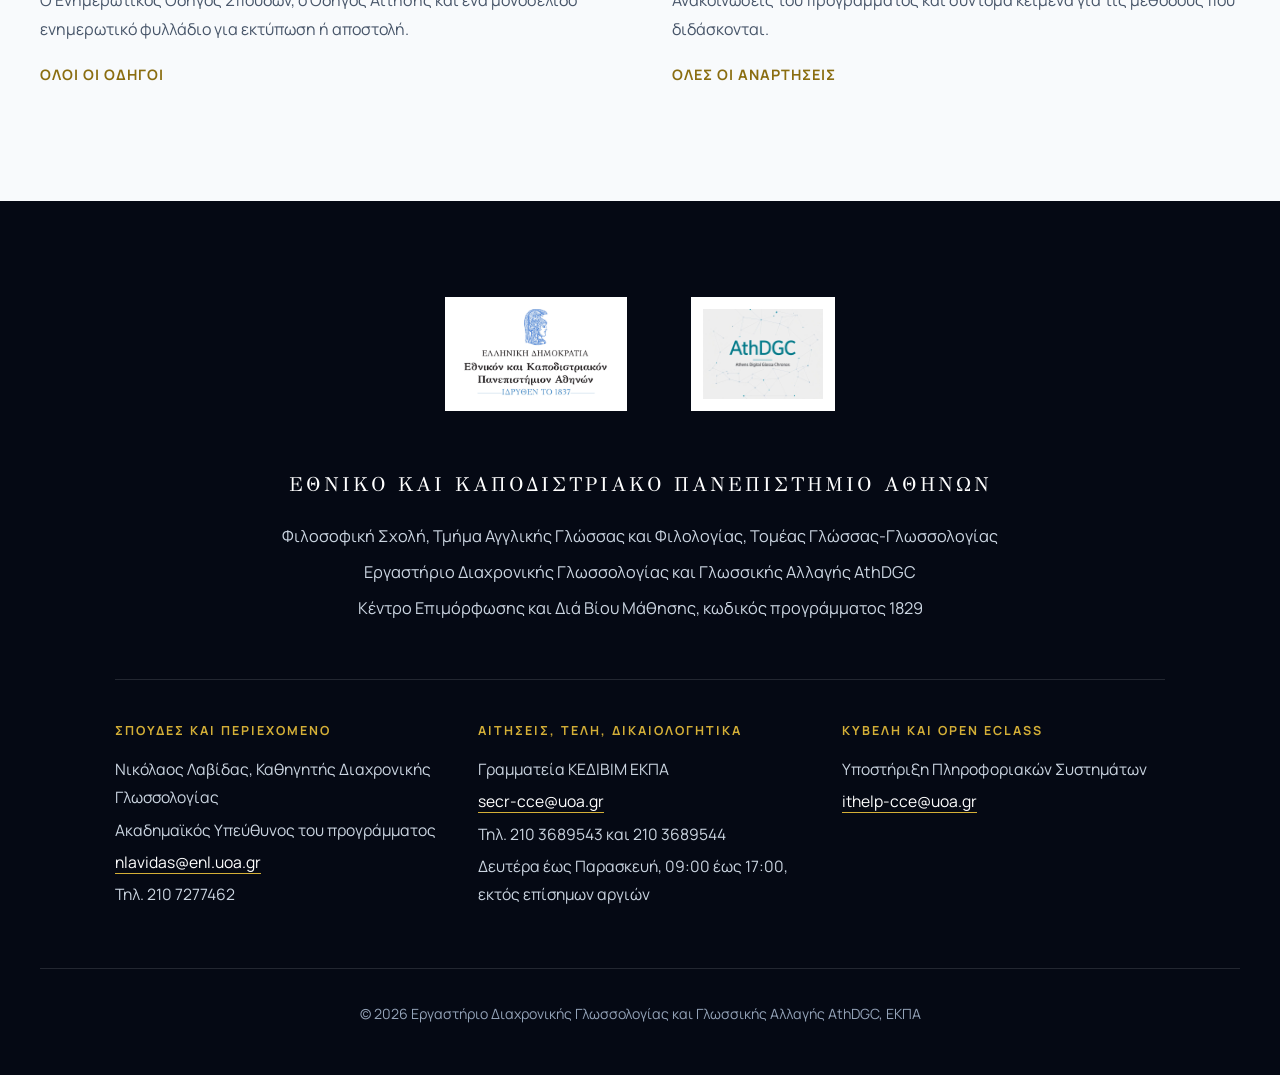
==== commit 6e31477c: "Merge pull request #2 from AthDGC/launch-ready-1829 Πλήρης ιστότοπος του προγράμματος 1829: διορθώσε" ====
--- a/index.html
+++ b/index.html
@@ -9,7 +9,7 @@
 
     <link rel="preconnect" href="https://fonts.googleapis.com">
     <link rel="preconnect" href="https://fonts.gstatic.com" crossorigin>
-    <link href="https://fonts.googleapis.com/css2?family=GFS+Didot&family=GFS+Neohellenic:ital,wght@0,400;0,700;1,400&display=swap" rel="stylesheet">
+    <link href="https://fonts.googleapis.com/css2?family=GFS+Didot&family=Manrope:wght@400;600;700&display=swap" rel="stylesheet">
     <link rel="stylesheet" href="assets/css/site.css">
     <link rel="icon" type="image/jpeg" href="assets/logos/athdgc-favicon.jpg">
 
--- a/assets/css/site.css
+++ b/assets/css/site.css
@@ -1,32 +1,29 @@
 /* Digital Diachrony, KEDIVIM NKUA programme 1829: shared site styles */
-/* House identity: white page, near-black text, turquoise structure (rules, headings, links), GFS Didot titles over GFS Neohellenic text, horizontal rules only */
 
 :root {
-    --accent: #0E8388;
-    --ink: #1A1A1A;
-    --ink-soft: #1A1A1A;
-    --ink-muted: #555555;
-    --page: #FFFFFF;
-    --rule: #0E8388;
-    --hair: #CFE3E4;
-    --font-body: 'GFS Neohellenic', 'Gentium Plus', Georgia, serif;
+    --deep-navy: #0a1128;
+    --rich-blue: #1c2541;
+    --gold-accent: #d4af37;
+    --gold-text: #8a6d10;
+    --soft-white: #f8fafc;
+    --pure-white: #ffffff;
+    --ink: #1e293b;
+    --ink-soft: #475569;
+    --ink-muted: #64748b;
+    --rule: #e2e8f0;
+    --rule-dark: rgba(255, 255, 255, 0.12);
+    --font-body: 'Manrope', 'Segoe UI', Arial, sans-serif;
     --font-display: 'GFS Didot', 'Gentium Plus', Georgia, serif;
-    /* names kept from the earlier palette so inline references keep working */
-    --deep-navy: var(--accent);
-    --gold-accent: var(--accent);
-    --gold-text: var(--accent);
-    --pure-white: var(--page);
 }
 
 html { scroll-behavior: smooth; }
 
 body {
     font-family: var(--font-body);
-    font-size: 1.12rem;
     margin: 0;
     color: var(--ink);
-    line-height: 1.65;
-    background-color: var(--page);
+    line-height: 1.8;
+    background-color: var(--pure-white);
 }
 
 body.lang-gr .show-en { display: none !important; }
@@ -35,12 +32,11 @@
 h1, h2, h3, h4 {
     font-family: var(--font-display);
     font-weight: 400;
-    color: var(--accent);
+    color: var(--deep-navy);
     margin-top: 0;
-    text-wrap: balance;
-}
-
-a { color: var(--accent); text-underline-offset: 3px; }
+}
+
+a { color: inherit; }
 
 .container {
     max-width: 1200px;
@@ -58,17 +54,17 @@
 .skip-link:focus {
     left: 1rem;
     top: 1rem;
-    background: var(--page);
-    color: var(--accent);
+    background: var(--deep-navy);
+    color: var(--pure-white);
     padding: 0.6rem 1rem;
     z-index: 2000;
 }
 
-:focus-visible { outline: 2px solid var(--accent); outline-offset: 3px; }
+:focus-visible { outline: 2px solid var(--gold-accent); outline-offset: 3px; }
 
 /* --- HEADER --- */
 header.site-header {
-    background: var(--page);
+    background: rgba(255, 255, 255, 0.98);
     border-bottom: 1px solid var(--rule);
     padding: 1rem 0;
     position: sticky;
@@ -91,116 +87,121 @@
 nav.main-nav ul { display: flex; flex-wrap: wrap; list-style: none; gap: 1.8rem; margin: 0; padding: 0; }
 nav.main-nav a {
     text-decoration: none;
-    color: var(--ink);
-    font-weight: 700;
-    font-size: 0.95rem;
-    letter-spacing: 1px;
+    color: var(--deep-navy);
+    font-weight: 700;
+    font-size: 0.8rem;
+    letter-spacing: 1.5px;
     position: relative;
 }
 nav.main-nav a::after {
     content: '';
     position: absolute;
     width: 0;
-    height: 1px;
-    bottom: -4px;
+    height: 2px;
+    bottom: -5px;
     left: 0;
-    background: var(--accent);
+    background: var(--gold-accent);
     transition: width 0.3s;
 }
-nav.main-nav a:hover, nav.main-nav a[aria-current="page"] { color: var(--accent); }
 nav.main-nav a:hover::after,
 nav.main-nav a[aria-current="page"]::after { width: 100%; }
 
 .lang-switch {
     display: flex;
+    border-bottom: 1px solid #cbd5e1;
     padding: 2px;
 }
 .lang-btn {
     background: transparent;
     border: none;
-    border-bottom: 1px solid transparent;
     padding: 6px 12px;
     cursor: pointer;
     font-family: var(--font-body);
     font-weight: 700;
-    font-size: 0.95rem;
+    font-size: 0.8rem;
     color: var(--ink-muted);
 }
-.lang-btn[aria-pressed="true"] { color: var(--accent); border-bottom-color: var(--accent); }
+.lang-btn[aria-pressed="true"] { color: var(--deep-navy); border-bottom: 2px solid var(--gold-accent); }
 
 /* --- HERO --- */
 .hero {
     position: relative;
-    background: var(--page);
-    padding: 7rem 0 6rem;
+    background-image: url('../images/10.jpg');
+    background-color: var(--deep-navy);
+    background-size: cover;
+    background-position: center;
+    padding: 12rem 0 11rem;
     text-align: center;
-    border-bottom: 1px solid var(--rule);
-}
-.hero-content { position: relative; max-width: 980px; margin: 0 auto; }
+}
+.hero::before {
+    content: '';
+    position: absolute;
+    inset: 0;
+    background: rgba(10, 17, 40, 0.78);
+    z-index: 1;
+}
+.hero-content { position: relative; z-index: 2; max-width: 980px; margin: 0 auto; }
 
 .hero-kicker {
-    color: var(--ink-muted);
+    color: var(--gold-accent);
     font-family: var(--font-body);
-    font-size: 1rem;
-    letter-spacing: 3px;
+    font-size: 0.95rem;
+    letter-spacing: 4px;
+    margin: 0 0 1.8rem 0;
+    font-weight: 700;
+}
+.hero-brand {
+    font-family: var(--font-display);
+    font-size: 4.2rem;
+    line-height: 1.15;
+    color: var(--pure-white);
     margin: 0 0 1.6rem 0;
-    font-weight: 700;
-}
-.hero-brand {
-    font-family: var(--font-display);
-    font-weight: 400;
-    font-size: 4rem;
-    line-height: 1.15;
-    color: var(--accent);
-    margin: 0 0 1.4rem 0;
 }
 .hero-title {
     font-family: var(--font-display);
     font-weight: 400;
     font-size: 1.9rem;
-    color: var(--ink);
+    color: #f1f5f9;
     margin: 0 auto 1.2rem;
     max-width: 820px;
     line-height: 1.35;
 }
 .hero-subtitle {
-    font-size: 1.2rem;
-    color: var(--ink-muted);
-    margin: 0 auto 3rem;
+    font-size: 1.15rem;
+    color: #e2e8f0;
+    margin: 0 auto 3.5rem;
     font-weight: 400;
     max-width: 760px;
 }
-.hero-actions { display: flex; justify-content: center; gap: 1rem 2.5rem; flex-wrap: wrap; }
+.hero-actions { display: flex; justify-content: center; gap: 1.5rem; flex-wrap: wrap; }
 
 .btn-cta {
     background: transparent;
-    color: var(--accent);
-    padding: 0.3rem 0;
-    text-decoration: underline;
-    text-decoration-thickness: 1px;
-    text-underline-offset: 6px;
+    color: var(--pure-white);
+    padding: 1.2rem 3rem;
+    text-decoration: none;
     font-weight: 700;
     display: inline-block;
-    letter-spacing: 2px;
-    font-size: 1.05rem;
-    border: none;
-    transition: color 0.3s;
-}
-.btn-cta:hover, .btn-cta:focus-visible { color: var(--ink); }
-.btn-cta.solid { color: var(--accent); text-decoration-thickness: 2px; }
-.btn-cta.solid:hover { color: var(--ink); }
+    letter-spacing: 2.5px;
+    font-size: 0.9rem;
+    border: 1px solid var(--gold-accent);
+    transition: background 0.3s, color 0.3s;
+}
+.btn-cta:hover, .btn-cta:focus-visible { background: var(--gold-accent); color: var(--deep-navy); }
+.btn-cta.solid { background: var(--gold-accent); color: var(--deep-navy); }
+.btn-cta.solid:hover { background: var(--pure-white); }
 
 .hero-dates {
     margin-top: 2.2rem;
-    font-size: 1.02rem;
-    letter-spacing: 0.5px;
-    color: var(--ink-muted);
+    font-size: 0.95rem;
+    letter-spacing: 1px;
+    color: #e2e8f0;
 }
 .hero-dates .d + .d { margin-left: 2rem; }
-.hero-dates strong { color: var(--ink); }
+.hero-dates strong { color: var(--pure-white); }
 
 /* --- STATS --- */
-.stats { background: var(--page); padding: 4.5rem 0; border-bottom: 1px solid var(--rule); }
+.stats { background: var(--pure-white); padding: 4.5rem 0; border-bottom: 1px solid var(--rule); }
 .stats-grid { display: grid; grid-template-columns: repeat(4, 1fr); gap: 2rem; }
 .stat-item { text-align: center; }
 .stat-item .num {
@@ -208,25 +209,25 @@
     font-size: 3.4rem;
     line-height: 1.1;
     margin: 0;
-    color: var(--accent);
+    color: var(--deep-navy);
 }
 .stat-item .label {
-    font-size: 0.95rem;
-    letter-spacing: 1.5px;
+    font-size: 0.8rem;
+    letter-spacing: 2px;
     color: var(--ink-muted);
     font-weight: 700;
     margin-top: 0.8rem;
 }
 
 /* --- SECTIONS --- */
-.section { padding: 6rem 0; background: var(--page); }
-.section + .section, .section.alt { border-top: 1px solid var(--rule); }
-.section-header { margin-bottom: 3rem; }
+.section { padding: 7rem 0; }
+.section.alt { background: var(--soft-white); }
+.section-header { margin-bottom: 3.5rem; }
 .section-header h2 { font-size: 2.7rem; margin-bottom: 1rem; }
-.section-header .line { width: 90px; height: 1px; background: var(--accent); }
-.section-lead { font-size: 1.2rem; color: var(--ink); max-width: 820px; }
-
-.prose p { font-size: 1.18rem; margin: 0 0 1.5rem 0; color: var(--ink); text-align: justify; hyphens: auto; }
+.section-header .line { width: 90px; height: 2px; background: var(--gold-accent); }
+.section-lead { font-size: 1.15rem; color: var(--ink-soft); max-width: 820px; }
+
+.prose p { font-size: 1.12rem; margin: 0 0 1.6rem 0; color: var(--ink-soft); }
 .prose p:last-child { margin-bottom: 0; }
 
 .about-content {
@@ -235,19 +236,18 @@
     gap: 5rem;
     align-items: start;
 }
-.about-content > * { min-width: 0; }
 
 .audience {
     margin-top: 3rem;
     padding-top: 1.4rem;
-    border-top: 1px solid var(--rule);
+    border-top: 1px solid var(--gold-accent);
 }
 .audience h3 {
     font-family: var(--font-body);
-    font-size: 0.95rem;
-    letter-spacing: 2px;
-    font-weight: 700;
-    color: var(--accent);
+    font-size: 0.85rem;
+    letter-spacing: 2.5px;
+    font-weight: 700;
+    color: var(--gold-text);
     margin-bottom: 0.8rem;
 }
 .audience p { margin: 0; }
@@ -262,68 +262,64 @@
 }
 .grid-images img:hover { filter: grayscale(0%); }
 
-/* --- MODULES --- */
-.bg-dark { background: var(--page); color: var(--ink); border-top: 1px solid var(--rule); }
-.bg-dark h2, .bg-dark h3 { color: var(--accent); }
-.bg-dark .section-lead { color: var(--ink); }
-
-.module-list { list-style: none; margin: 0; padding: 0; border-top: 1px solid var(--rule); }
+/* --- MODULES (dark band) --- */
+.bg-dark { background: var(--deep-navy); color: var(--pure-white); }
+.bg-dark h2, .bg-dark h3 { color: var(--pure-white); }
+.bg-dark .section-lead { color: #cbd5e1; }
+
+.module-list { list-style: none; margin: 0; padding: 0; border-top: 1px solid var(--rule-dark); }
 .module {
     display: grid;
     grid-template-columns: 7rem 1fr;
     gap: 2.5rem;
-    padding: 2.6rem 0;
-    border-bottom: 1px solid var(--hair);
-}
-.module:last-child { border-bottom: 1px solid var(--rule); }
-.module > * { min-width: 0; }
+    padding: 2.8rem 0;
+    border-bottom: 1px solid var(--rule-dark);
+}
 .module-num {
     font-family: var(--font-display);
     font-size: 3.2rem;
     line-height: 1;
-    color: var(--accent);
+    color: var(--gold-accent);
 }
 .module-meta {
-    font-size: 0.92rem;
-    letter-spacing: 1.5px;
-    color: var(--ink-muted);
+    font-size: 0.78rem;
+    letter-spacing: 2px;
+    color: #94a3b8;
     font-weight: 700;
     margin-bottom: 0.6rem;
 }
 .module-meta .m + .m { margin-left: 1.5rem; }
-.module h3 { color: var(--accent); font-size: 1.75rem; margin-bottom: 0.9rem; }
-.module p { color: var(--ink); font-size: 1.12rem; margin: 0 0 1.2rem 0; }
-.subunits-label { font-size: 0.92rem; letter-spacing: 1.5px; color: var(--ink-muted); font-weight: 700; margin-bottom: 0.4rem; }
+.module h3 { color: var(--gold-accent); font-size: 1.75rem; margin-bottom: 0.9rem; }
+.module p { color: #e2e8f0; font-size: 1.08rem; margin: 0 0 1.2rem 0; }
+.subunits-label { font-size: 0.78rem; letter-spacing: 2px; color: #94a3b8; font-weight: 700; margin-bottom: 0.4rem; }
 .subunits { list-style: none; margin: 0; padding: 0; columns: 2; column-gap: 2.5rem; }
-.subunits li { color: var(--ink); font-size: 1.04rem; padding: 0.25rem 0; break-inside: avoid; }
+.subunits li { color: #cbd5e1; font-size: 0.98rem; padding: 0.25rem 0; break-inside: avoid; }
 
 /* --- TABLES (horizontal rules only) --- */
-.rule-table { width: 100%; border-collapse: collapse; font-size: 1.08rem; margin: 0 0 1.5rem 0; }
-.rule-table caption { text-align: left; font-family: var(--font-display); font-size: 1.35rem; color: var(--accent); padding-bottom: 0.8rem; }
-.rule-table thead tr { border-top: 1px solid var(--rule); border-bottom: 1px solid var(--rule); }
-.rule-table tbody tr:last-child { border-bottom: 1px solid var(--rule); }
-.rule-table th { text-align: left; font-size: 0.95rem; letter-spacing: 1px; color: var(--ink-muted); padding: 0.75rem 1rem 0.75rem 0; font-weight: 700; }
-.rule-table td { padding: 0.7rem 1rem 0.7rem 0; color: var(--ink); vertical-align: top; }
+.rule-table { width: 100%; border-collapse: collapse; font-size: 1.02rem; margin: 0 0 1.5rem 0; }
+.rule-table caption { text-align: left; font-family: var(--font-display); font-size: 1.35rem; color: var(--deep-navy); padding-bottom: 0.8rem; }
+.rule-table thead tr { border-top: 2px solid var(--gold-accent); border-bottom: 1px solid #94a3b8; }
+.rule-table tbody tr:last-child { border-bottom: 2px solid var(--gold-accent); }
+.rule-table th { text-align: left; font-size: 0.8rem; letter-spacing: 1.5px; color: var(--ink-muted); padding: 0.75rem 1rem 0.75rem 0; font-weight: 700; }
+.rule-table td { padding: 0.7rem 1rem 0.7rem 0; color: var(--ink-soft); vertical-align: top; }
 .rule-table .num { text-align: right; white-space: nowrap; font-variant-numeric: tabular-nums; }
 .table-wrap { overflow-x: auto; }
 
 .two-col { display: grid; grid-template-columns: 1fr 1fr; gap: 4rem; align-items: start; }
-.two-col > * { min-width: 0; }
 
 /* --- CERTIFICATION --- */
 .cert-facts { list-style: none; margin: 0 0 3rem 0; padding: 0; display: grid; grid-template-columns: repeat(2, 1fr); gap: 2.5rem; max-width: 820px; }
-.cert-facts li { border-top: 1px solid var(--rule); padding-top: 1.1rem; }
-.cert-facts .big { font-family: var(--font-display); font-size: 1.6rem; color: var(--accent); display: block; line-height: 1.3; }
-.cert-facts .small { color: var(--ink-muted); font-size: 1.02rem; display: block; margin-top: 0.4rem; }
+.cert-facts li { border-top: 1px solid var(--gold-accent); padding-top: 1.1rem; }
+.cert-facts .big { font-family: var(--font-display); font-size: 1.6rem; color: var(--deep-navy); display: block; line-height: 1.3; }
+.cert-facts .small { color: var(--ink-muted); font-size: 0.98rem; display: block; margin-top: 0.4rem; }
 
 .points { list-style: none; margin: 0; padding: 0; border-top: 1px solid var(--rule); }
-.points li { padding: 1rem 0; border-bottom: 1px solid var(--hair); color: var(--ink); }
-.points li:last-child { border-bottom: 1px solid var(--rule); }
-.points strong { color: var(--ink); }
+.points li { padding: 1rem 0; border-bottom: 1px solid var(--rule); color: var(--ink-soft); }
+.points strong { color: var(--deep-navy); }
 
 /* --- STEPS --- */
 .steps { counter-reset: step; list-style: none; margin: 0; padding: 0; }
-.steps li { counter-increment: step; position: relative; padding: 0 0 1.6rem 3.4rem; color: var(--ink); font-size: 1.12rem; }
+.steps li { counter-increment: step; position: relative; padding: 0 0 1.6rem 3.4rem; color: var(--ink-soft); font-size: 1.05rem; }
 .steps li::before {
     content: counter(step);
     position: absolute;
@@ -332,72 +328,69 @@
     font-family: var(--font-display);
     font-size: 2rem;
     line-height: 1;
-    color: var(--accent);
-}
-
-.note { font-size: 1.02rem; color: var(--ink-muted); }
+    color: var(--gold-text);
+}
+
+.note { font-size: 0.95rem; color: var(--ink-muted); }
 
 /* --- FAQ --- */
 .faq { border-top: 1px solid var(--rule); }
-.faq details { border-bottom: 1px solid var(--hair); padding: 1.2rem 0; }
-.faq details:last-child { border-bottom: 1px solid var(--rule); }
+.faq details { border-bottom: 1px solid var(--rule); padding: 1.2rem 0; }
 .faq summary {
     cursor: pointer;
     font-family: var(--font-display);
     font-size: 1.35rem;
-    color: var(--accent);
+    color: var(--deep-navy);
     list-style: none;
     position: relative;
     padding-right: 2.5rem;
 }
 .faq summary::-webkit-details-marker { display: none; }
-.faq summary::after { content: '+'; position: absolute; right: 0.4rem; top: 0; color: var(--accent); font-family: var(--font-body); }
+.faq summary::after { content: '+'; position: absolute; right: 0.4rem; top: 0; color: var(--gold-text); font-family: var(--font-body); }
 .faq details[open] summary::after { content: '\2212'; }
-.faq details p { margin: 0.9rem 0 0 0; color: var(--ink); font-size: 1.12rem; max-width: 820px; }
+.faq details p { margin: 0.9rem 0 0 0; color: var(--ink-soft); font-size: 1.05rem; max-width: 820px; }
 
 /* --- LISTINGS (blog, guides) --- */
-.page-head { padding: 5rem 0 3rem; border-bottom: 1px solid var(--rule); }
+.page-head { padding: 6rem 0 3rem; border-bottom: 1px solid var(--rule); }
 .page-head h1 { font-size: 3rem; margin-bottom: 0.8rem; }
-.page-head p { color: var(--ink); font-size: 1.2rem; max-width: 760px; margin: 0; }
+.page-head p { color: var(--ink-soft); font-size: 1.12rem; max-width: 760px; margin: 0; }
 
 .entry-list { list-style: none; margin: 0; padding: 0; }
-.entry { padding: 2.4rem 0; border-bottom: 1px solid var(--hair); }
-.entry .meta { font-size: 0.92rem; letter-spacing: 1px; color: var(--ink-muted); font-weight: 700; margin-bottom: 0.4rem; }
+.entry { padding: 2.4rem 0; border-bottom: 1px solid var(--rule); }
+.entry .meta { font-size: 0.8rem; letter-spacing: 1.5px; color: var(--ink-muted); font-weight: 700; margin-bottom: 0.4rem; }
 .entry h2 { font-size: 1.9rem; margin-bottom: 0.6rem; }
 .entry h2 a { text-decoration: none; }
-.entry h2 a:hover { text-decoration: underline; }
-.entry p { color: var(--ink); margin: 0 0 0.8rem 0; font-size: 1.12rem; }
-.more { font-weight: 700; color: var(--accent); text-decoration: underline; letter-spacing: 0.5px; font-size: 1rem; }
-.more:hover { color: var(--ink); }
+.entry h2 a:hover { color: var(--gold-text); }
+.entry p { color: var(--ink-soft); margin: 0 0 0.8rem 0; font-size: 1.05rem; }
+.more { font-weight: 700; color: var(--gold-text); text-decoration: none; letter-spacing: 1px; font-size: 0.9rem; }
+.more:hover { text-decoration: underline; }
 
 /* --- ARTICLE --- */
 .article { padding: 5rem 0 6rem; }
-.article .meta { font-size: 0.95rem; letter-spacing: 1px; color: var(--ink-muted); font-weight: 700; margin-bottom: 1rem; }
+.article .meta { font-size: 0.85rem; letter-spacing: 1.5px; color: var(--ink-muted); font-weight: 700; margin-bottom: 1rem; }
 .article h1 { font-size: 2.8rem; line-height: 1.2; margin-bottom: 2rem; }
-.article p { font-size: 1.2rem; color: var(--ink); margin: 0 0 1.5rem 0; text-align: justify; hyphens: auto; }
-.article .byline { margin-top: 2.5rem; padding-top: 1.2rem; border-top: 1px solid var(--rule); color: var(--ink-muted); font-size: 1.02rem; text-align: left; }
+.article p { font-size: 1.14rem; color: var(--ink-soft); margin: 0 0 1.5rem 0; }
+.article .byline { margin-top: 2.5rem; padding-top: 1.2rem; border-top: 1px solid var(--rule); color: var(--ink-muted); font-size: 0.98rem; }
 .article-figure { margin: 0 0 2.5rem 0; }
 .article-figure img { width: 100%; height: 320px; object-fit: cover; filter: grayscale(100%) contrast(1.05); display: block; }
-.back { display: inline-block; margin-bottom: 2rem; color: var(--accent); font-weight: 700; font-size: 1rem; letter-spacing: 0.5px; }
+.back { display: inline-block; margin-bottom: 2rem; text-decoration: none; color: var(--gold-text); font-weight: 700; font-size: 0.9rem; letter-spacing: 1px; }
 
 /* --- FOOTER --- */
 footer.site-footer {
-    background: var(--page);
-    color: var(--ink);
-    border-top: 1px solid var(--rule);
-    padding: 5rem 0 3rem;
+    background: #050914;
+    color: var(--pure-white);
+    padding: 6rem 0 3rem;
     text-align: center;
 }
-.footer-logos { display: flex; justify-content: center; gap: 4rem; margin-bottom: 3rem; align-items: center; }
-.footer-logos img { height: 90px; display: block; }
-.footer-info h2 { color: var(--accent); letter-spacing: 2px; margin-bottom: 1.2rem; font-size: 1.35rem; }
-.footer-info p { margin: 0.4rem 0; font-size: 1.08rem; color: var(--ink); }
-.footer-contacts { display: grid; grid-template-columns: repeat(3, 1fr); gap: 2.5rem; margin: 3rem auto 0; max-width: 1050px; text-align: left; border-top: 1px solid var(--rule); padding-top: 2.5rem; }
-.footer-contacts > * { min-width: 0; }
-.footer-contacts h3 { font-family: var(--font-body); font-size: 0.95rem; letter-spacing: 1.5px; color: var(--accent); font-weight: 700; margin-bottom: 0.8rem; }
-.footer-contacts p { margin: 0.25rem 0; font-size: 1.04rem; color: var(--ink); overflow-wrap: anywhere; }
-.footer-contacts a { color: var(--accent); }
-.copyright { margin-top: 3rem; border-top: 1px solid var(--rule); padding-top: 2rem; font-size: 0.98rem; color: var(--ink-muted); }
+.footer-logos { display: flex; justify-content: center; gap: 4rem; margin-bottom: 3.5rem; align-items: center; }
+.footer-logos img { height: 90px; background: var(--pure-white); padding: 12px; display: block; }
+.footer-info h2 { color: var(--pure-white); letter-spacing: 3px; margin-bottom: 1.2rem; font-size: 1.25rem; }
+.footer-info p { margin: 0.4rem 0; font-size: 1.02rem; color: #cbd5e1; }
+.footer-contacts { display: grid; grid-template-columns: repeat(3, 1fr); gap: 2.5rem; margin: 3.5rem auto 0; max-width: 1050px; text-align: left; border-top: 1px solid var(--rule-dark); padding-top: 2.5rem; }
+.footer-contacts h3 { font-family: var(--font-body); font-size: 0.78rem; letter-spacing: 2px; color: var(--gold-accent); font-weight: 700; margin-bottom: 0.8rem; }
+.footer-contacts p { margin: 0.25rem 0; font-size: 0.98rem; color: #cbd5e1; }
+.footer-contacts a { color: var(--pure-white); text-decoration: none; border-bottom: 1px solid var(--gold-accent); }
+.copyright { margin-top: 3.5rem; border-top: 1px solid var(--rule-dark); padding-top: 2rem; font-size: 0.88rem; color: #94a3b8; }
 
 @media (max-width: 1000px) {
     .nav-wrapper { flex-direction: column; gap: 1rem; }
@@ -406,7 +399,7 @@
 }
 
 @media (max-width: 900px) {
-    .hero { padding: 4.5rem 0 4rem; }
+    .hero { padding: 7rem 0 6rem; }
     .hero-brand { font-size: 2.6rem; }
     .hero-title { font-size: 1.45rem; }
     .hero-dates .d { display: block; }
@@ -421,7 +414,6 @@
     .section { padding: 4.5rem 0; }
     .section-header h2 { font-size: 2.1rem; }
     .page-head h1, .article h1 { font-size: 2.2rem; }
-    .prose p, .article p { text-align: left; }
 }
 
 @media (max-width: 520px) {
@@ -429,7 +421,7 @@
     .logo-group img { height: 48px; }
     .footer-logos img { height: 70px; }
     .stat-item .num { font-size: 2.6rem; }
-    .btn-cta { letter-spacing: 1px; }
+    .btn-cta { padding: 1rem 1.6rem; letter-spacing: 1.5px; }
 }
 
 @media (prefers-reduced-motion: reduce) {
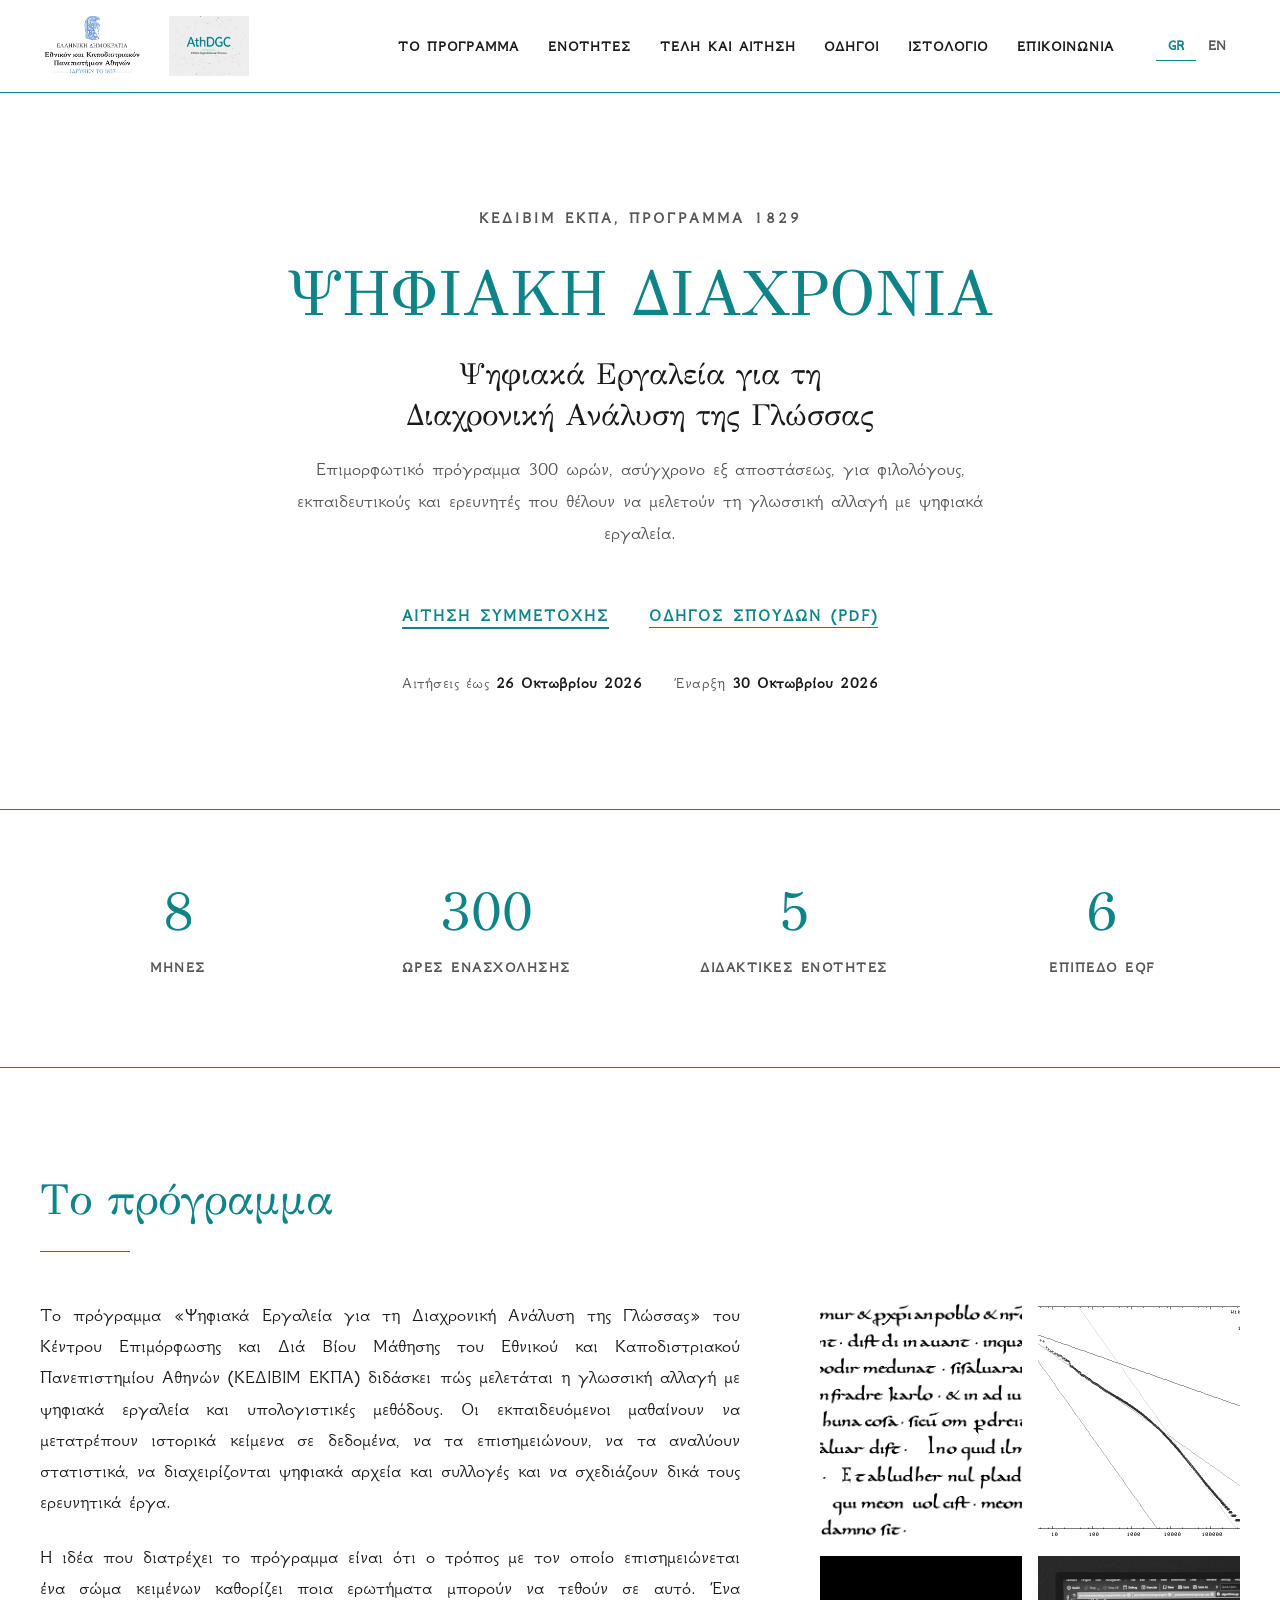
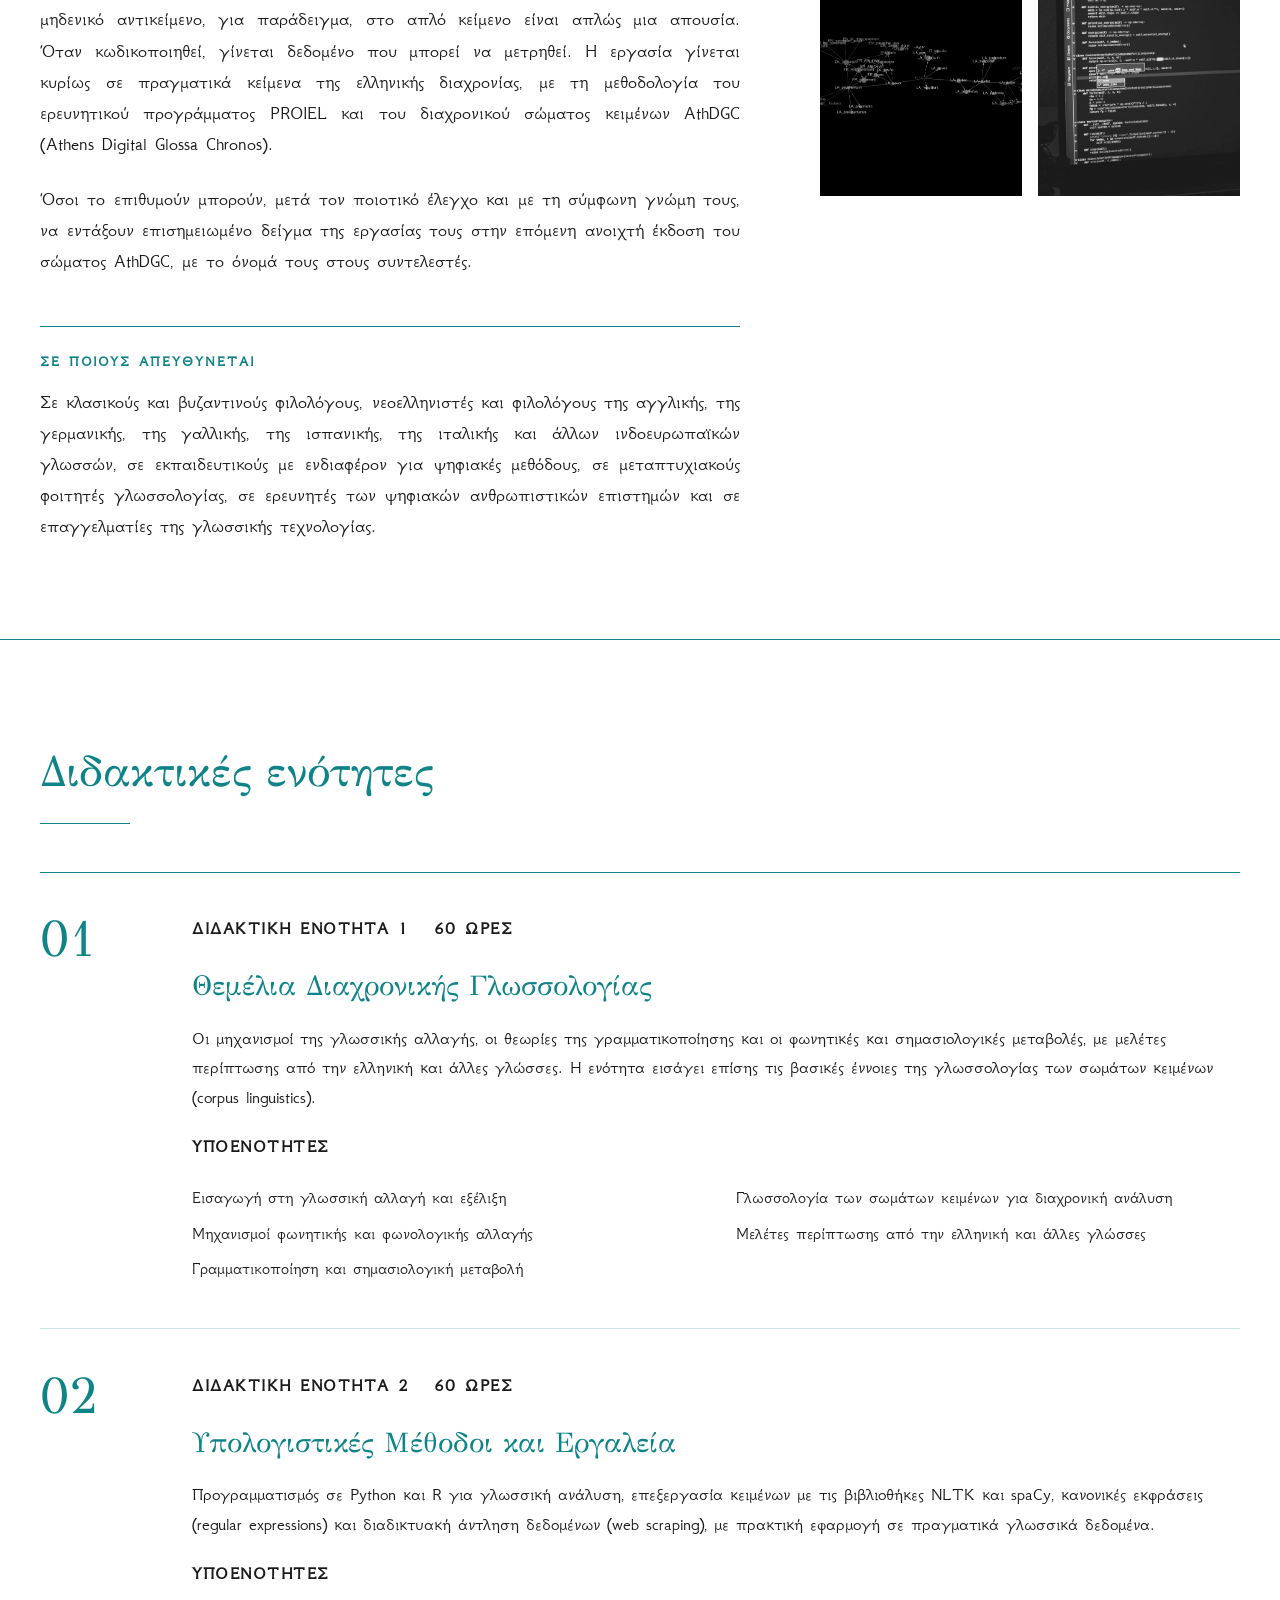
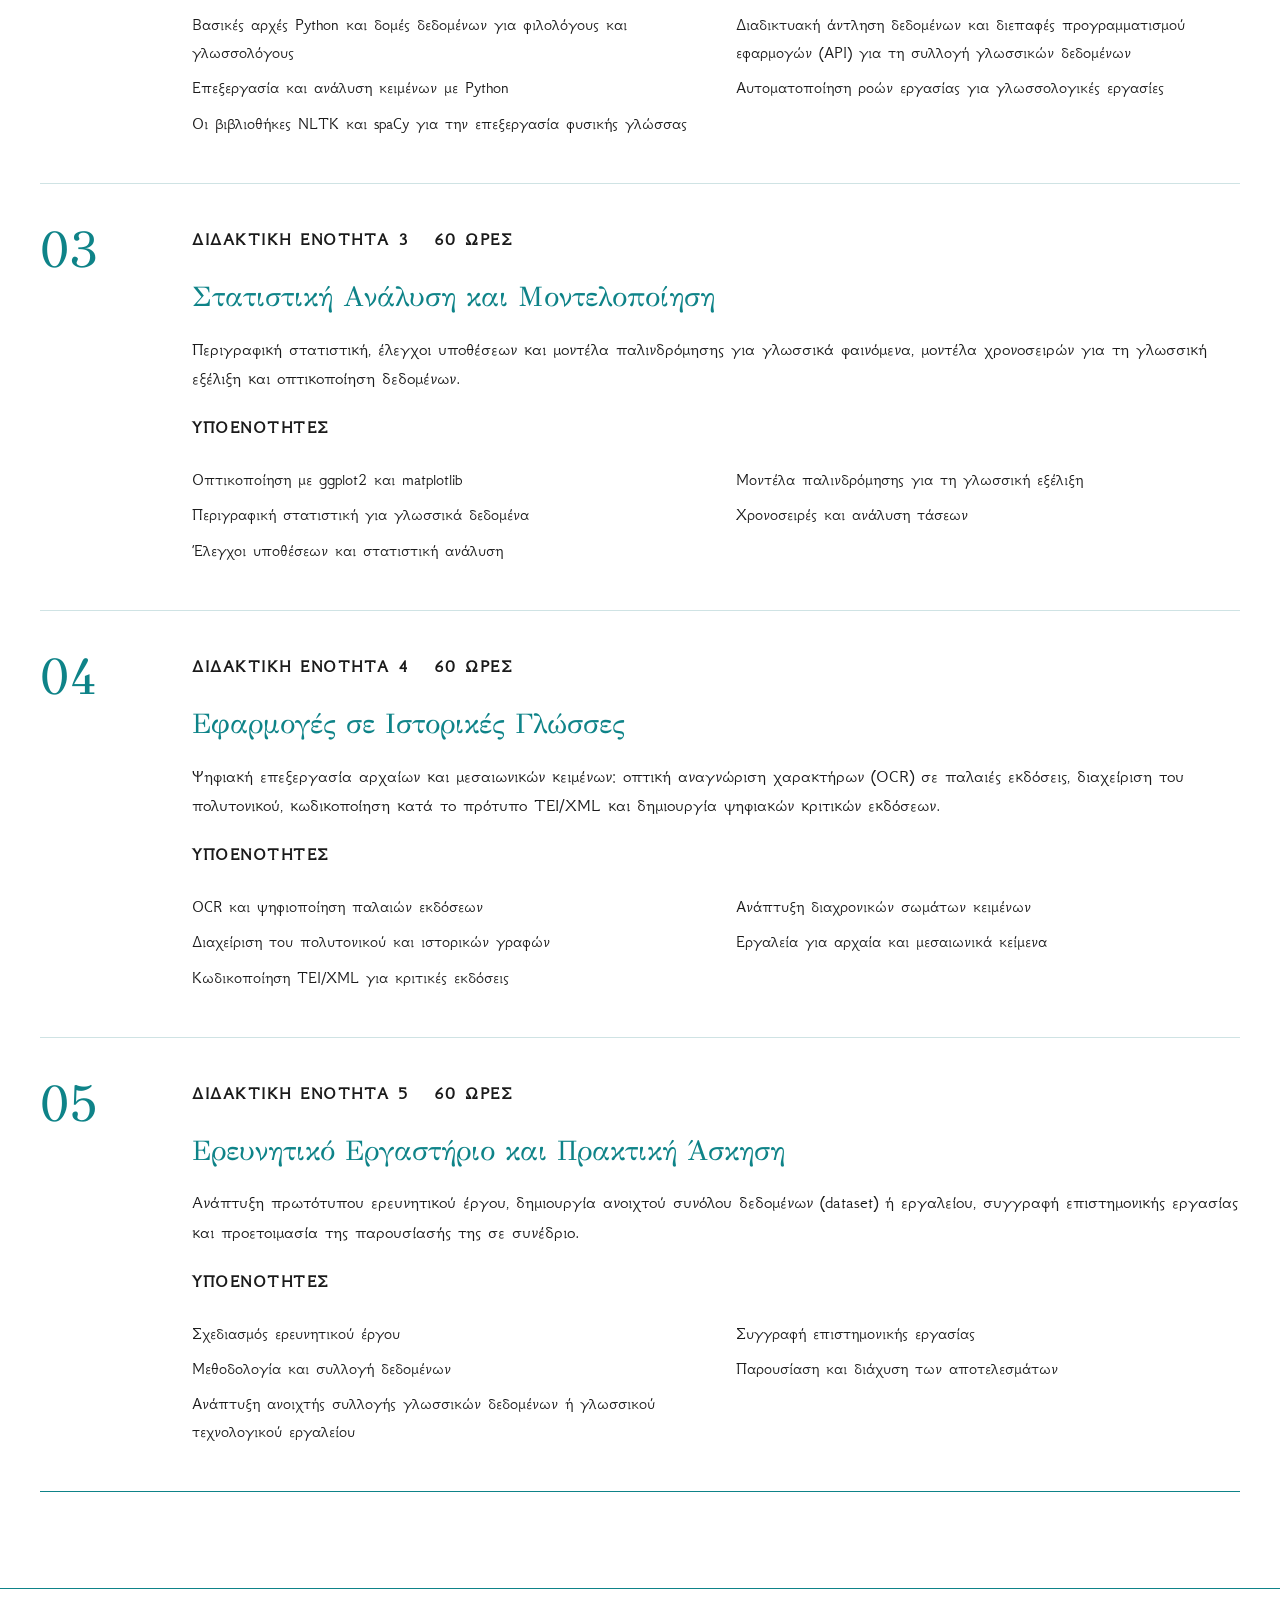
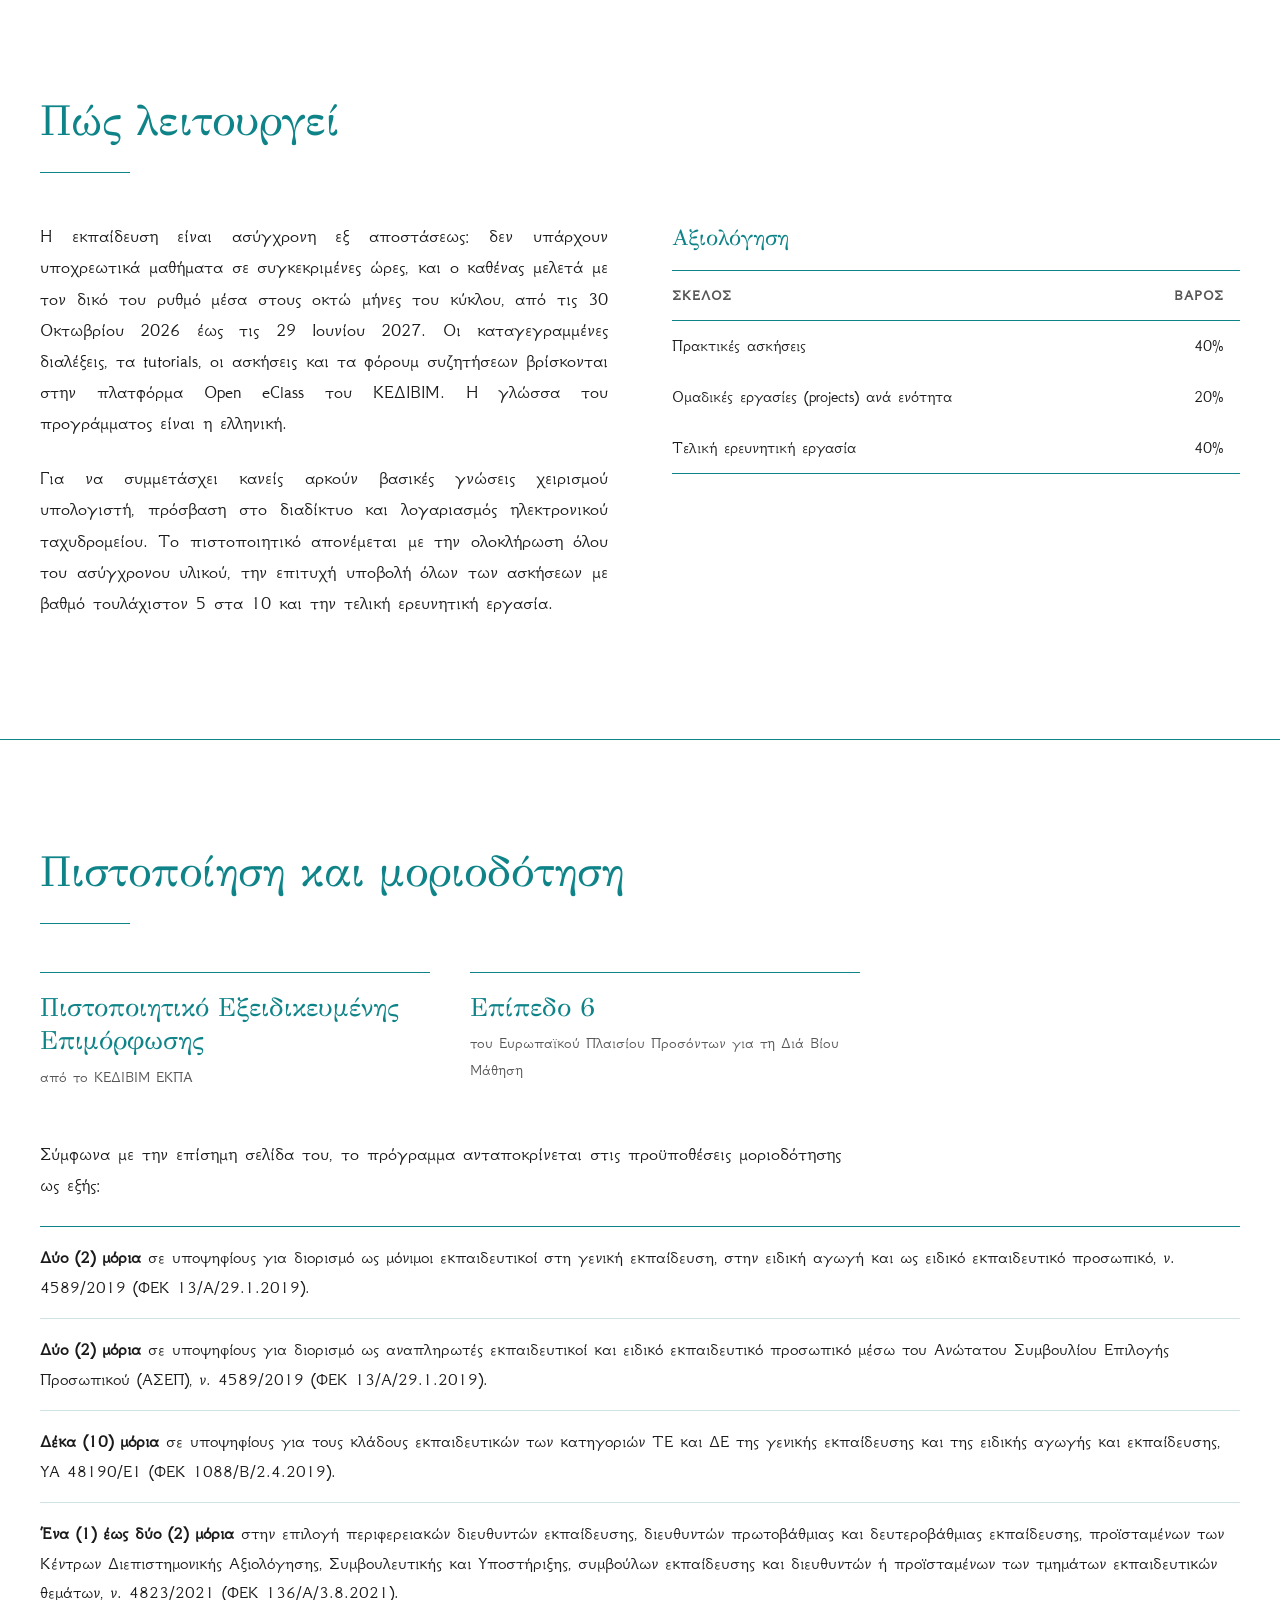
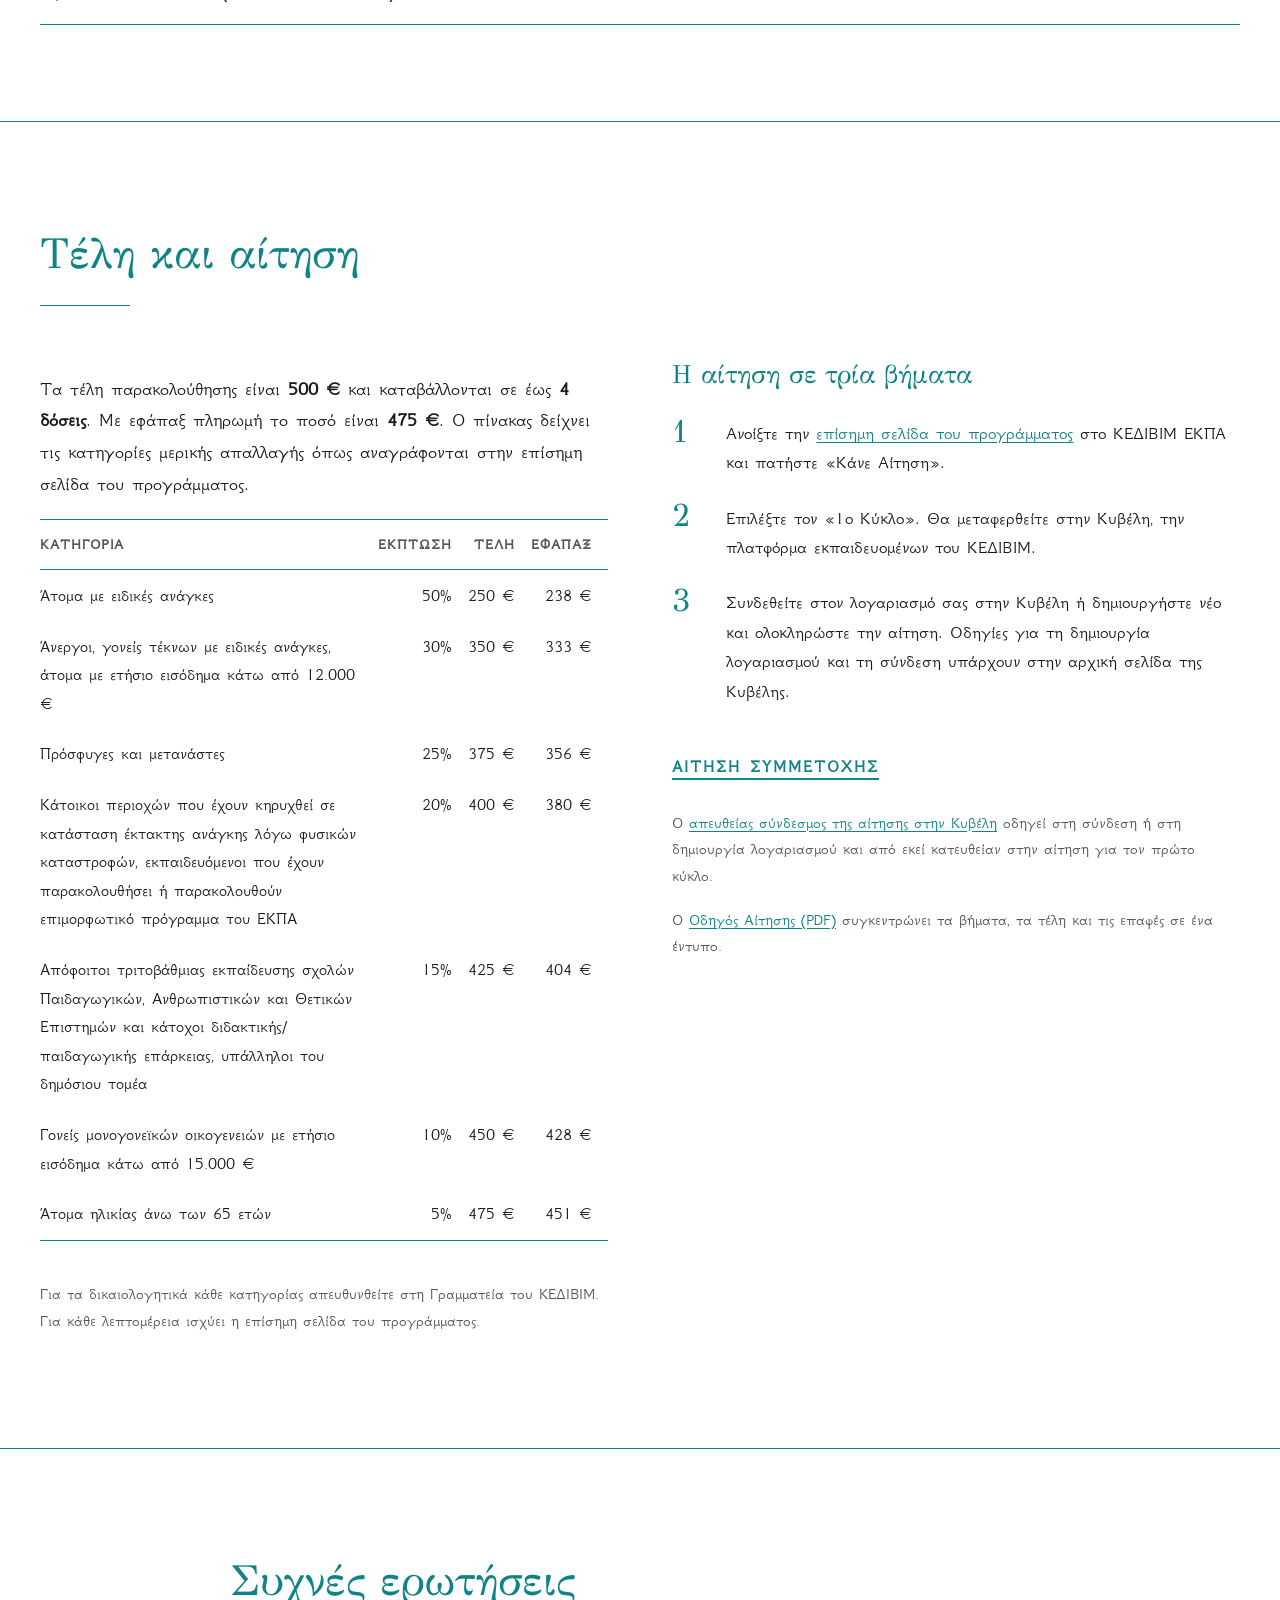
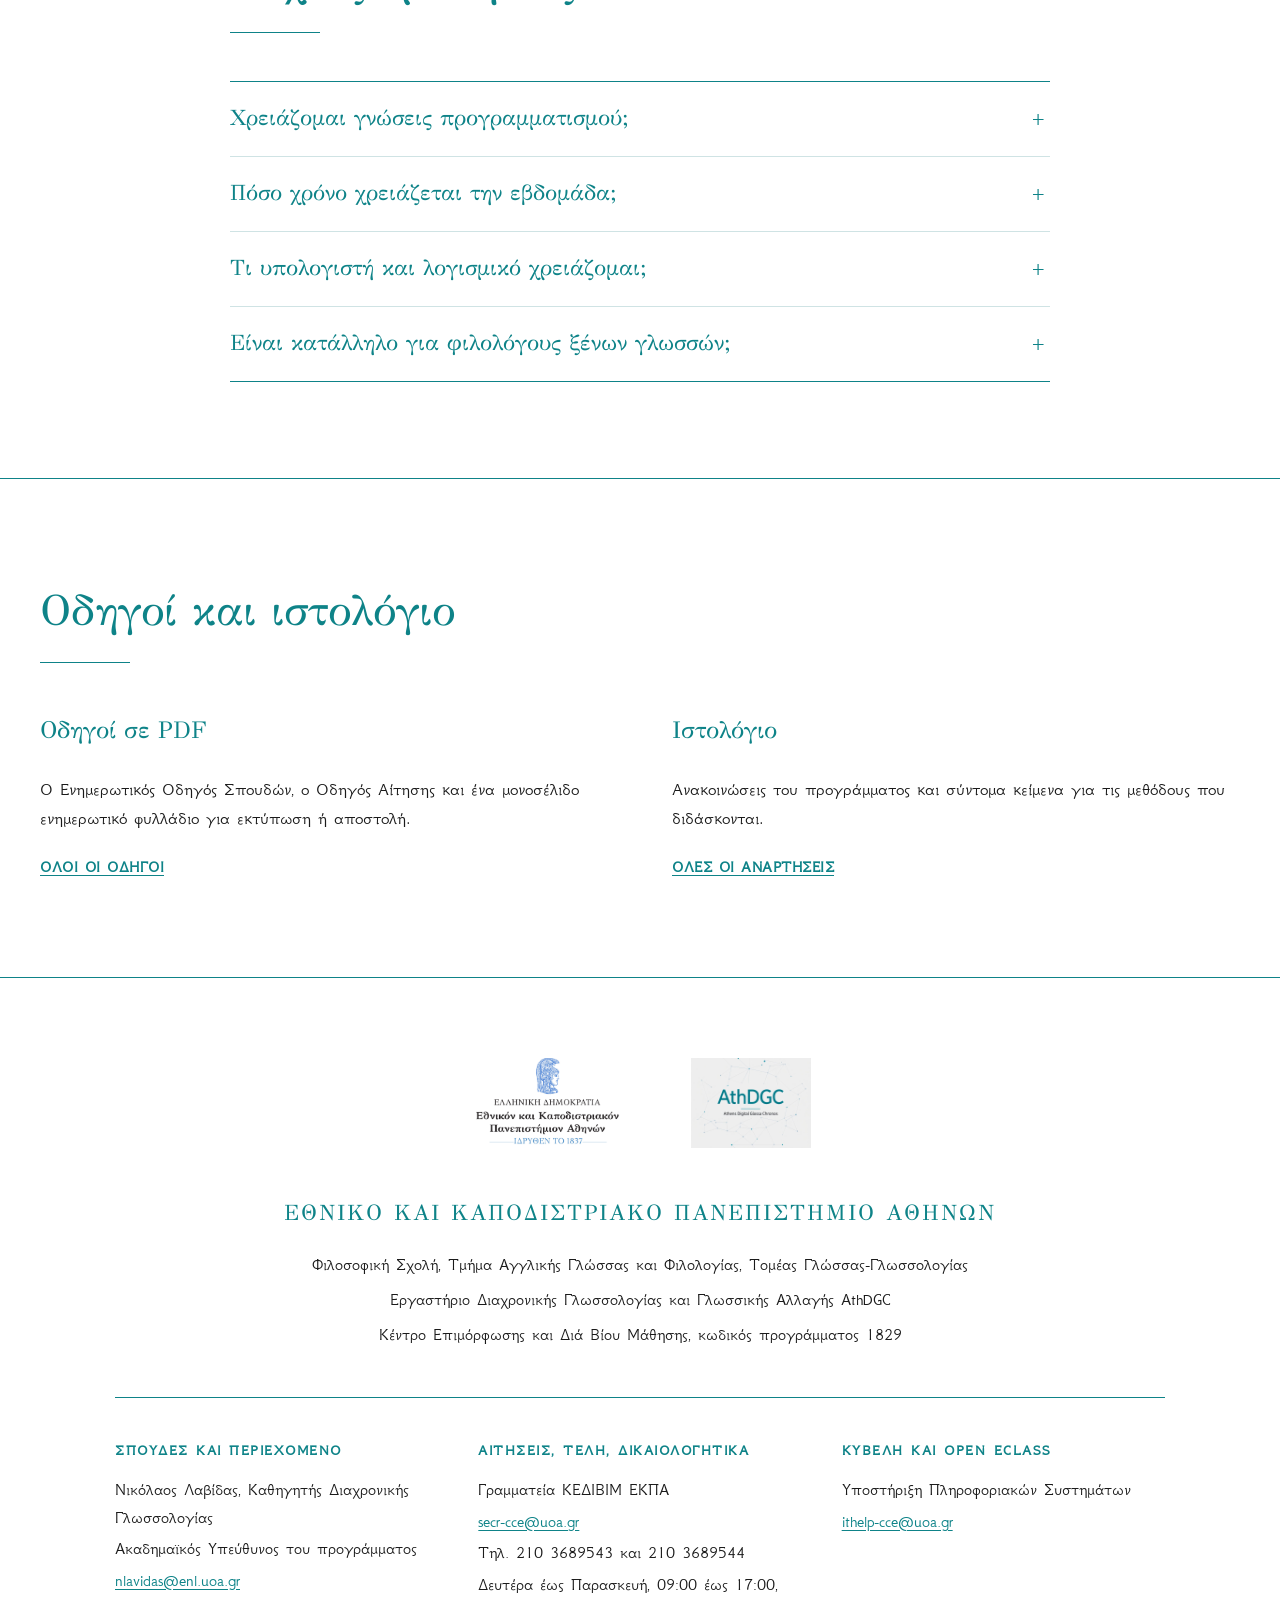
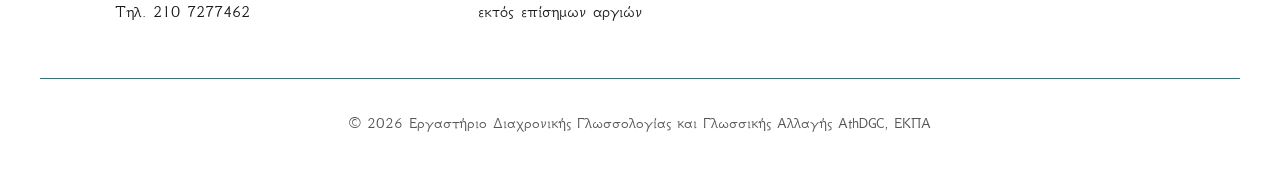
==== commit 6cb95ee9: "Merge aebe3942275abecd8bc76f5922a4990ce61323f7 into 6e31477c795ac8390307591bcf7898fd2fa1062c" ====
--- a/index.html
+++ b/index.html
@@ -9,7 +9,7 @@
 
     <link rel="preconnect" href="https://fonts.googleapis.com">
     <link rel="preconnect" href="https://fonts.gstatic.com" crossorigin>
-    <link href="https://fonts.googleapis.com/css2?family=GFS+Didot&family=Manrope:wght@400;600;700&display=swap" rel="stylesheet">
+    <link href="https://fonts.googleapis.com/css2?family=GFS+Didot&family=GFS+Neohellenic:ital,wght@0,400;0,700;1,400&display=swap" rel="stylesheet">
     <link rel="stylesheet" href="assets/css/site.css">
     <link rel="icon" type="image/jpeg" href="assets/logos/athdgc-favicon.jpg">
 
--- a/assets/css/site.css
+++ b/assets/css/site.css
@@ -1,29 +1,32 @@
 /* Digital Diachrony, KEDIVIM NKUA programme 1829: shared site styles */
+/* House identity: white page, near-black text, turquoise structure (rules, headings, links), GFS Didot titles over GFS Neohellenic text, horizontal rules only */
 
 :root {
-    --deep-navy: #0a1128;
-    --rich-blue: #1c2541;
-    --gold-accent: #d4af37;
-    --gold-text: #8a6d10;
-    --soft-white: #f8fafc;
-    --pure-white: #ffffff;
-    --ink: #1e293b;
-    --ink-soft: #475569;
-    --ink-muted: #64748b;
-    --rule: #e2e8f0;
-    --rule-dark: rgba(255, 255, 255, 0.12);
-    --font-body: 'Manrope', 'Segoe UI', Arial, sans-serif;
+    --accent: #0E8388;
+    --ink: #1A1A1A;
+    --ink-soft: #1A1A1A;
+    --ink-muted: #555555;
+    --page: #FFFFFF;
+    --rule: #0E8388;
+    --hair: #CFE3E4;
+    --font-body: 'GFS Neohellenic', 'Gentium Plus', Georgia, serif;
     --font-display: 'GFS Didot', 'Gentium Plus', Georgia, serif;
+    /* names kept from the earlier palette so inline references keep working */
+    --deep-navy: var(--accent);
+    --gold-accent: var(--accent);
+    --gold-text: var(--accent);
+    --pure-white: var(--page);
 }
 
 html { scroll-behavior: smooth; }
 
 body {
     font-family: var(--font-body);
+    font-size: 1.12rem;
     margin: 0;
     color: var(--ink);
-    line-height: 1.8;
-    background-color: var(--pure-white);
+    line-height: 1.65;
+    background-color: var(--page);
 }
 
 body.lang-gr .show-en { display: none !important; }
@@ -32,11 +35,12 @@
 h1, h2, h3, h4 {
     font-family: var(--font-display);
     font-weight: 400;
-    color: var(--deep-navy);
+    color: var(--accent);
     margin-top: 0;
-}
-
-a { color: inherit; }
+    text-wrap: balance;
+}
+
+a { color: var(--accent); text-underline-offset: 3px; }
 
 .container {
     max-width: 1200px;
@@ -54,17 +58,17 @@
 .skip-link:focus {
     left: 1rem;
     top: 1rem;
-    background: var(--deep-navy);
-    color: var(--pure-white);
+    background: var(--page);
+    color: var(--accent);
     padding: 0.6rem 1rem;
     z-index: 2000;
 }
 
-:focus-visible { outline: 2px solid var(--gold-accent); outline-offset: 3px; }
+:focus-visible { outline: 2px solid var(--accent); outline-offset: 3px; }
 
 /* --- HEADER --- */
 header.site-header {
-    background: rgba(255, 255, 255, 0.98);
+    background: var(--page);
     border-bottom: 1px solid var(--rule);
     padding: 1rem 0;
     position: sticky;
@@ -87,121 +91,116 @@
 nav.main-nav ul { display: flex; flex-wrap: wrap; list-style: none; gap: 1.8rem; margin: 0; padding: 0; }
 nav.main-nav a {
     text-decoration: none;
-    color: var(--deep-navy);
-    font-weight: 700;
-    font-size: 0.8rem;
-    letter-spacing: 1.5px;
+    color: var(--ink);
+    font-weight: 700;
+    font-size: 0.95rem;
+    letter-spacing: 1px;
     position: relative;
 }
 nav.main-nav a::after {
     content: '';
     position: absolute;
     width: 0;
-    height: 2px;
-    bottom: -5px;
+    height: 1px;
+    bottom: -4px;
     left: 0;
-    background: var(--gold-accent);
+    background: var(--accent);
     transition: width 0.3s;
 }
+nav.main-nav a:hover, nav.main-nav a[aria-current="page"] { color: var(--accent); }
 nav.main-nav a:hover::after,
 nav.main-nav a[aria-current="page"]::after { width: 100%; }
 
 .lang-switch {
     display: flex;
-    border-bottom: 1px solid #cbd5e1;
     padding: 2px;
 }
 .lang-btn {
     background: transparent;
     border: none;
+    border-bottom: 1px solid transparent;
     padding: 6px 12px;
     cursor: pointer;
     font-family: var(--font-body);
     font-weight: 700;
-    font-size: 0.8rem;
-    color: var(--ink-muted);
-}
-.lang-btn[aria-pressed="true"] { color: var(--deep-navy); border-bottom: 2px solid var(--gold-accent); }
+    font-size: 0.95rem;
+    color: var(--ink-muted);
+}
+.lang-btn[aria-pressed="true"] { color: var(--accent); border-bottom-color: var(--accent); }
 
 /* --- HERO --- */
 .hero {
     position: relative;
-    background-image: url('../images/10.jpg');
-    background-color: var(--deep-navy);
-    background-size: cover;
-    background-position: center;
-    padding: 12rem 0 11rem;
+    background: var(--page);
+    padding: 7rem 0 6rem;
     text-align: center;
-}
-.hero::before {
-    content: '';
-    position: absolute;
-    inset: 0;
-    background: rgba(10, 17, 40, 0.78);
-    z-index: 1;
-}
-.hero-content { position: relative; z-index: 2; max-width: 980px; margin: 0 auto; }
+    border-bottom: 1px solid var(--rule);
+}
+.hero-content { position: relative; max-width: 980px; margin: 0 auto; }
 
 .hero-kicker {
-    color: var(--gold-accent);
+    color: var(--ink-muted);
     font-family: var(--font-body);
-    font-size: 0.95rem;
-    letter-spacing: 4px;
-    margin: 0 0 1.8rem 0;
+    font-size: 1rem;
+    letter-spacing: 3px;
+    margin: 0 0 1.6rem 0;
     font-weight: 700;
 }
 .hero-brand {
     font-family: var(--font-display);
-    font-size: 4.2rem;
+    font-weight: 400;
+    font-size: 4rem;
     line-height: 1.15;
-    color: var(--pure-white);
-    margin: 0 0 1.6rem 0;
+    color: var(--accent);
+    margin: 0 0 1.4rem 0;
 }
 .hero-title {
     font-family: var(--font-display);
     font-weight: 400;
     font-size: 1.9rem;
-    color: #f1f5f9;
+    color: var(--ink);
     margin: 0 auto 1.2rem;
     max-width: 820px;
     line-height: 1.35;
 }
 .hero-subtitle {
-    font-size: 1.15rem;
-    color: #e2e8f0;
-    margin: 0 auto 3.5rem;
+    font-size: 1.2rem;
+    color: var(--ink-muted);
+    margin: 0 auto 3rem;
     font-weight: 400;
     max-width: 760px;
 }
-.hero-actions { display: flex; justify-content: center; gap: 1.5rem; flex-wrap: wrap; }
+.hero-actions { display: flex; justify-content: center; gap: 1rem 2.5rem; flex-wrap: wrap; }
 
 .btn-cta {
     background: transparent;
-    color: var(--pure-white);
-    padding: 1.2rem 3rem;
-    text-decoration: none;
+    color: var(--accent);
+    padding: 0.3rem 0;
+    text-decoration: underline;
+    text-decoration-thickness: 1px;
+    text-underline-offset: 6px;
     font-weight: 700;
     display: inline-block;
-    letter-spacing: 2.5px;
-    font-size: 0.9rem;
-    border: 1px solid var(--gold-accent);
-    transition: background 0.3s, color 0.3s;
-}
-.btn-cta:hover, .btn-cta:focus-visible { background: var(--gold-accent); color: var(--deep-navy); }
-.btn-cta.solid { background: var(--gold-accent); color: var(--deep-navy); }
-.btn-cta.solid:hover { background: var(--pure-white); }
+    letter-spacing: 2px;
+    font-size: 1.05rem;
+    border: none;
+    transition: color 0.3s;
+}
+.btn-cta:hover, .btn-cta:focus-visible { color: var(--ink); }
+.btn-cta.solid { color: var(--accent); text-decoration-thickness: 2px; }
+.btn-cta.solid:hover { color: var(--ink); }
 
 .hero-dates {
     margin-top: 2.2rem;
-    font-size: 0.95rem;
-    letter-spacing: 1px;
-    color: #e2e8f0;
+    font-size: 1.02rem;
+    letter-spacing: 0.5px;
+    color: var(--ink-muted);
 }
 .hero-dates .d + .d { margin-left: 2rem; }
-.hero-dates strong { color: var(--pure-white); }
+.hero-dates strong { color: var(--ink); }
 
 /* --- STATS --- */
-.stats { background: var(--pure-white); padding: 4.5rem 0; border-bottom: 1px solid var(--rule); }
+.stats { background: var(--page); padding: 4.5rem 0; border-bottom: 1px solid var(--rule); }
 .stats-grid { display: grid; grid-template-columns: repeat(4, 1fr); gap: 2rem; }
 .stat-item { text-align: center; }
 .stat-item .num {
@@ -209,25 +208,25 @@
     font-size: 3.4rem;
     line-height: 1.1;
     margin: 0;
-    color: var(--deep-navy);
+    color: var(--accent);
 }
 .stat-item .label {
-    font-size: 0.8rem;
-    letter-spacing: 2px;
+    font-size: 0.95rem;
+    letter-spacing: 1.5px;
     color: var(--ink-muted);
     font-weight: 700;
     margin-top: 0.8rem;
 }
 
 /* --- SECTIONS --- */
-.section { padding: 7rem 0; }
-.section.alt { background: var(--soft-white); }
-.section-header { margin-bottom: 3.5rem; }
+.section { padding: 6rem 0; background: var(--page); }
+.section + .section, .section.alt { border-top: 1px solid var(--rule); }
+.section-header { margin-bottom: 3rem; }
 .section-header h2 { font-size: 2.7rem; margin-bottom: 1rem; }
-.section-header .line { width: 90px; height: 2px; background: var(--gold-accent); }
-.section-lead { font-size: 1.15rem; color: var(--ink-soft); max-width: 820px; }
-
-.prose p { font-size: 1.12rem; margin: 0 0 1.6rem 0; color: var(--ink-soft); }
+.section-header .line { width: 90px; height: 1px; background: var(--accent); }
+.section-lead { font-size: 1.2rem; color: var(--ink); max-width: 820px; }
+
+.prose p { font-size: 1.18rem; margin: 0 0 1.5rem 0; color: var(--ink); text-align: justify; hyphens: auto; }
 .prose p:last-child { margin-bottom: 0; }
 
 .about-content {
@@ -236,18 +235,19 @@
     gap: 5rem;
     align-items: start;
 }
+.about-content > * { min-width: 0; }
 
 .audience {
     margin-top: 3rem;
     padding-top: 1.4rem;
-    border-top: 1px solid var(--gold-accent);
+    border-top: 1px solid var(--rule);
 }
 .audience h3 {
     font-family: var(--font-body);
-    font-size: 0.85rem;
-    letter-spacing: 2.5px;
-    font-weight: 700;
-    color: var(--gold-text);
+    font-size: 0.95rem;
+    letter-spacing: 2px;
+    font-weight: 700;
+    color: var(--accent);
     margin-bottom: 0.8rem;
 }
 .audience p { margin: 0; }
@@ -262,64 +262,68 @@
 }
 .grid-images img:hover { filter: grayscale(0%); }
 
-/* --- MODULES (dark band) --- */
-.bg-dark { background: var(--deep-navy); color: var(--pure-white); }
-.bg-dark h2, .bg-dark h3 { color: var(--pure-white); }
-.bg-dark .section-lead { color: #cbd5e1; }
-
-.module-list { list-style: none; margin: 0; padding: 0; border-top: 1px solid var(--rule-dark); }
+/* --- MODULES --- */
+.bg-dark { background: var(--page); color: var(--ink); border-top: 1px solid var(--rule); }
+.bg-dark h2, .bg-dark h3 { color: var(--accent); }
+.bg-dark .section-lead { color: var(--ink); }
+
+.module-list { list-style: none; margin: 0; padding: 0; border-top: 1px solid var(--rule); }
 .module {
     display: grid;
     grid-template-columns: 7rem 1fr;
     gap: 2.5rem;
-    padding: 2.8rem 0;
-    border-bottom: 1px solid var(--rule-dark);
-}
+    padding: 2.6rem 0;
+    border-bottom: 1px solid var(--hair);
+}
+.module:last-child { border-bottom: 1px solid var(--rule); }
+.module > * { min-width: 0; }
 .module-num {
     font-family: var(--font-display);
     font-size: 3.2rem;
     line-height: 1;
-    color: var(--gold-accent);
+    color: var(--accent);
 }
 .module-meta {
-    font-size: 0.78rem;
-    letter-spacing: 2px;
-    color: #94a3b8;
+    font-size: 0.92rem;
+    letter-spacing: 1.5px;
+    color: var(--ink-muted);
     font-weight: 700;
     margin-bottom: 0.6rem;
 }
 .module-meta .m + .m { margin-left: 1.5rem; }
-.module h3 { color: var(--gold-accent); font-size: 1.75rem; margin-bottom: 0.9rem; }
-.module p { color: #e2e8f0; font-size: 1.08rem; margin: 0 0 1.2rem 0; }
-.subunits-label { font-size: 0.78rem; letter-spacing: 2px; color: #94a3b8; font-weight: 700; margin-bottom: 0.4rem; }
+.module h3 { color: var(--accent); font-size: 1.75rem; margin-bottom: 0.9rem; }
+.module p { color: var(--ink); font-size: 1.12rem; margin: 0 0 1.2rem 0; }
+.subunits-label { font-size: 0.92rem; letter-spacing: 1.5px; color: var(--ink-muted); font-weight: 700; margin-bottom: 0.4rem; }
 .subunits { list-style: none; margin: 0; padding: 0; columns: 2; column-gap: 2.5rem; }
-.subunits li { color: #cbd5e1; font-size: 0.98rem; padding: 0.25rem 0; break-inside: avoid; }
+.subunits li { color: var(--ink); font-size: 1.04rem; padding: 0.25rem 0; break-inside: avoid; }
 
 /* --- TABLES (horizontal rules only) --- */
-.rule-table { width: 100%; border-collapse: collapse; font-size: 1.02rem; margin: 0 0 1.5rem 0; }
-.rule-table caption { text-align: left; font-family: var(--font-display); font-size: 1.35rem; color: var(--deep-navy); padding-bottom: 0.8rem; }
-.rule-table thead tr { border-top: 2px solid var(--gold-accent); border-bottom: 1px solid #94a3b8; }
-.rule-table tbody tr:last-child { border-bottom: 2px solid var(--gold-accent); }
-.rule-table th { text-align: left; font-size: 0.8rem; letter-spacing: 1.5px; color: var(--ink-muted); padding: 0.75rem 1rem 0.75rem 0; font-weight: 700; }
-.rule-table td { padding: 0.7rem 1rem 0.7rem 0; color: var(--ink-soft); vertical-align: top; }
+.rule-table { width: 100%; border-collapse: collapse; font-size: 1.08rem; margin: 0 0 1.5rem 0; }
+.rule-table caption { text-align: left; font-family: var(--font-display); font-size: 1.35rem; color: var(--accent); padding-bottom: 0.8rem; }
+.rule-table thead tr { border-top: 1px solid var(--rule); border-bottom: 1px solid var(--rule); }
+.rule-table tbody tr:last-child { border-bottom: 1px solid var(--rule); }
+.rule-table th { text-align: left; font-size: 0.95rem; letter-spacing: 1px; color: var(--ink-muted); padding: 0.75rem 1rem 0.75rem 0; font-weight: 700; }
+.rule-table td { padding: 0.7rem 1rem 0.7rem 0; color: var(--ink); vertical-align: top; }
 .rule-table .num { text-align: right; white-space: nowrap; font-variant-numeric: tabular-nums; }
 .table-wrap { overflow-x: auto; }
 
 .two-col { display: grid; grid-template-columns: 1fr 1fr; gap: 4rem; align-items: start; }
+.two-col > * { min-width: 0; }
 
 /* --- CERTIFICATION --- */
 .cert-facts { list-style: none; margin: 0 0 3rem 0; padding: 0; display: grid; grid-template-columns: repeat(2, 1fr); gap: 2.5rem; max-width: 820px; }
-.cert-facts li { border-top: 1px solid var(--gold-accent); padding-top: 1.1rem; }
-.cert-facts .big { font-family: var(--font-display); font-size: 1.6rem; color: var(--deep-navy); display: block; line-height: 1.3; }
-.cert-facts .small { color: var(--ink-muted); font-size: 0.98rem; display: block; margin-top: 0.4rem; }
+.cert-facts li { border-top: 1px solid var(--rule); padding-top: 1.1rem; }
+.cert-facts .big { font-family: var(--font-display); font-size: 1.6rem; color: var(--accent); display: block; line-height: 1.3; }
+.cert-facts .small { color: var(--ink-muted); font-size: 1.02rem; display: block; margin-top: 0.4rem; }
 
 .points { list-style: none; margin: 0; padding: 0; border-top: 1px solid var(--rule); }
-.points li { padding: 1rem 0; border-bottom: 1px solid var(--rule); color: var(--ink-soft); }
-.points strong { color: var(--deep-navy); }
+.points li { padding: 1rem 0; border-bottom: 1px solid var(--hair); color: var(--ink); }
+.points li:last-child { border-bottom: 1px solid var(--rule); }
+.points strong { color: var(--ink); }
 
 /* --- STEPS --- */
 .steps { counter-reset: step; list-style: none; margin: 0; padding: 0; }
-.steps li { counter-increment: step; position: relative; padding: 0 0 1.6rem 3.4rem; color: var(--ink-soft); font-size: 1.05rem; }
+.steps li { counter-increment: step; position: relative; padding: 0 0 1.6rem 3.4rem; color: var(--ink); font-size: 1.12rem; }
 .steps li::before {
     content: counter(step);
     position: absolute;
@@ -328,69 +332,72 @@
     font-family: var(--font-display);
     font-size: 2rem;
     line-height: 1;
-    color: var(--gold-text);
-}
-
-.note { font-size: 0.95rem; color: var(--ink-muted); }
+    color: var(--accent);
+}
+
+.note { font-size: 1.02rem; color: var(--ink-muted); }
 
 /* --- FAQ --- */
 .faq { border-top: 1px solid var(--rule); }
-.faq details { border-bottom: 1px solid var(--rule); padding: 1.2rem 0; }
+.faq details { border-bottom: 1px solid var(--hair); padding: 1.2rem 0; }
+.faq details:last-child { border-bottom: 1px solid var(--rule); }
 .faq summary {
     cursor: pointer;
     font-family: var(--font-display);
     font-size: 1.35rem;
-    color: var(--deep-navy);
+    color: var(--accent);
     list-style: none;
     position: relative;
     padding-right: 2.5rem;
 }
 .faq summary::-webkit-details-marker { display: none; }
-.faq summary::after { content: '+'; position: absolute; right: 0.4rem; top: 0; color: var(--gold-text); font-family: var(--font-body); }
+.faq summary::after { content: '+'; position: absolute; right: 0.4rem; top: 0; color: var(--accent); font-family: var(--font-body); }
 .faq details[open] summary::after { content: '\2212'; }
-.faq details p { margin: 0.9rem 0 0 0; color: var(--ink-soft); font-size: 1.05rem; max-width: 820px; }
+.faq details p { margin: 0.9rem 0 0 0; color: var(--ink); font-size: 1.12rem; max-width: 820px; }
 
 /* --- LISTINGS (blog, guides) --- */
-.page-head { padding: 6rem 0 3rem; border-bottom: 1px solid var(--rule); }
+.page-head { padding: 5rem 0 3rem; border-bottom: 1px solid var(--rule); }
 .page-head h1 { font-size: 3rem; margin-bottom: 0.8rem; }
-.page-head p { color: var(--ink-soft); font-size: 1.12rem; max-width: 760px; margin: 0; }
+.page-head p { color: var(--ink); font-size: 1.2rem; max-width: 760px; margin: 0; }
 
 .entry-list { list-style: none; margin: 0; padding: 0; }
-.entry { padding: 2.4rem 0; border-bottom: 1px solid var(--rule); }
-.entry .meta { font-size: 0.8rem; letter-spacing: 1.5px; color: var(--ink-muted); font-weight: 700; margin-bottom: 0.4rem; }
+.entry { padding: 2.4rem 0; border-bottom: 1px solid var(--hair); }
+.entry .meta { font-size: 0.92rem; letter-spacing: 1px; color: var(--ink-muted); font-weight: 700; margin-bottom: 0.4rem; }
 .entry h2 { font-size: 1.9rem; margin-bottom: 0.6rem; }
 .entry h2 a { text-decoration: none; }
-.entry h2 a:hover { color: var(--gold-text); }
-.entry p { color: var(--ink-soft); margin: 0 0 0.8rem 0; font-size: 1.05rem; }
-.more { font-weight: 700; color: var(--gold-text); text-decoration: none; letter-spacing: 1px; font-size: 0.9rem; }
-.more:hover { text-decoration: underline; }
+.entry h2 a:hover { text-decoration: underline; }
+.entry p { color: var(--ink); margin: 0 0 0.8rem 0; font-size: 1.12rem; }
+.more { font-weight: 700; color: var(--accent); text-decoration: underline; letter-spacing: 0.5px; font-size: 1rem; }
+.more:hover { color: var(--ink); }
 
 /* --- ARTICLE --- */
 .article { padding: 5rem 0 6rem; }
-.article .meta { font-size: 0.85rem; letter-spacing: 1.5px; color: var(--ink-muted); font-weight: 700; margin-bottom: 1rem; }
+.article .meta { font-size: 0.95rem; letter-spacing: 1px; color: var(--ink-muted); font-weight: 700; margin-bottom: 1rem; }
 .article h1 { font-size: 2.8rem; line-height: 1.2; margin-bottom: 2rem; }
-.article p { font-size: 1.14rem; color: var(--ink-soft); margin: 0 0 1.5rem 0; }
-.article .byline { margin-top: 2.5rem; padding-top: 1.2rem; border-top: 1px solid var(--rule); color: var(--ink-muted); font-size: 0.98rem; }
+.article p { font-size: 1.2rem; color: var(--ink); margin: 0 0 1.5rem 0; text-align: justify; hyphens: auto; }
+.article .byline { margin-top: 2.5rem; padding-top: 1.2rem; border-top: 1px solid var(--rule); color: var(--ink-muted); font-size: 1.02rem; text-align: left; }
 .article-figure { margin: 0 0 2.5rem 0; }
 .article-figure img { width: 100%; height: 320px; object-fit: cover; filter: grayscale(100%) contrast(1.05); display: block; }
-.back { display: inline-block; margin-bottom: 2rem; text-decoration: none; color: var(--gold-text); font-weight: 700; font-size: 0.9rem; letter-spacing: 1px; }
+.back { display: inline-block; margin-bottom: 2rem; color: var(--accent); font-weight: 700; font-size: 1rem; letter-spacing: 0.5px; }
 
 /* --- FOOTER --- */
 footer.site-footer {
-    background: #050914;
-    color: var(--pure-white);
-    padding: 6rem 0 3rem;
+    background: var(--page);
+    color: var(--ink);
+    border-top: 1px solid var(--rule);
+    padding: 5rem 0 3rem;
     text-align: center;
 }
-.footer-logos { display: flex; justify-content: center; gap: 4rem; margin-bottom: 3.5rem; align-items: center; }
-.footer-logos img { height: 90px; background: var(--pure-white); padding: 12px; display: block; }
-.footer-info h2 { color: var(--pure-white); letter-spacing: 3px; margin-bottom: 1.2rem; font-size: 1.25rem; }
-.footer-info p { margin: 0.4rem 0; font-size: 1.02rem; color: #cbd5e1; }
-.footer-contacts { display: grid; grid-template-columns: repeat(3, 1fr); gap: 2.5rem; margin: 3.5rem auto 0; max-width: 1050px; text-align: left; border-top: 1px solid var(--rule-dark); padding-top: 2.5rem; }
-.footer-contacts h3 { font-family: var(--font-body); font-size: 0.78rem; letter-spacing: 2px; color: var(--gold-accent); font-weight: 700; margin-bottom: 0.8rem; }
-.footer-contacts p { margin: 0.25rem 0; font-size: 0.98rem; color: #cbd5e1; }
-.footer-contacts a { color: var(--pure-white); text-decoration: none; border-bottom: 1px solid var(--gold-accent); }
-.copyright { margin-top: 3.5rem; border-top: 1px solid var(--rule-dark); padding-top: 2rem; font-size: 0.88rem; color: #94a3b8; }
+.footer-logos { display: flex; justify-content: center; gap: 4rem; margin-bottom: 3rem; align-items: center; }
+.footer-logos img { height: 90px; display: block; }
+.footer-info h2 { color: var(--accent); letter-spacing: 2px; margin-bottom: 1.2rem; font-size: 1.35rem; }
+.footer-info p { margin: 0.4rem 0; font-size: 1.08rem; color: var(--ink); }
+.footer-contacts { display: grid; grid-template-columns: repeat(3, 1fr); gap: 2.5rem; margin: 3rem auto 0; max-width: 1050px; text-align: left; border-top: 1px solid var(--rule); padding-top: 2.5rem; }
+.footer-contacts > * { min-width: 0; }
+.footer-contacts h3 { font-family: var(--font-body); font-size: 0.95rem; letter-spacing: 1.5px; color: var(--accent); font-weight: 700; margin-bottom: 0.8rem; }
+.footer-contacts p { margin: 0.25rem 0; font-size: 1.04rem; color: var(--ink); overflow-wrap: anywhere; }
+.footer-contacts a { color: var(--accent); }
+.copyright { margin-top: 3rem; border-top: 1px solid var(--rule); padding-top: 2rem; font-size: 0.98rem; color: var(--ink-muted); }
 
 @media (max-width: 1000px) {
     .nav-wrapper { flex-direction: column; gap: 1rem; }
@@ -399,7 +406,7 @@
 }
 
 @media (max-width: 900px) {
-    .hero { padding: 7rem 0 6rem; }
+    .hero { padding: 4.5rem 0 4rem; }
     .hero-brand { font-size: 2.6rem; }
     .hero-title { font-size: 1.45rem; }
     .hero-dates .d { display: block; }
@@ -414,6 +421,7 @@
     .section { padding: 4.5rem 0; }
     .section-header h2 { font-size: 2.1rem; }
     .page-head h1, .article h1 { font-size: 2.2rem; }
+    .prose p, .article p { text-align: left; }
 }
 
 @media (max-width: 520px) {
@@ -421,7 +429,7 @@
     .logo-group img { height: 48px; }
     .footer-logos img { height: 70px; }
     .stat-item .num { font-size: 2.6rem; }
-    .btn-cta { padding: 1rem 1.6rem; letter-spacing: 1.5px; }
+    .btn-cta { letter-spacing: 1px; }
 }
 
 @media (prefers-reduced-motion: reduce) {
